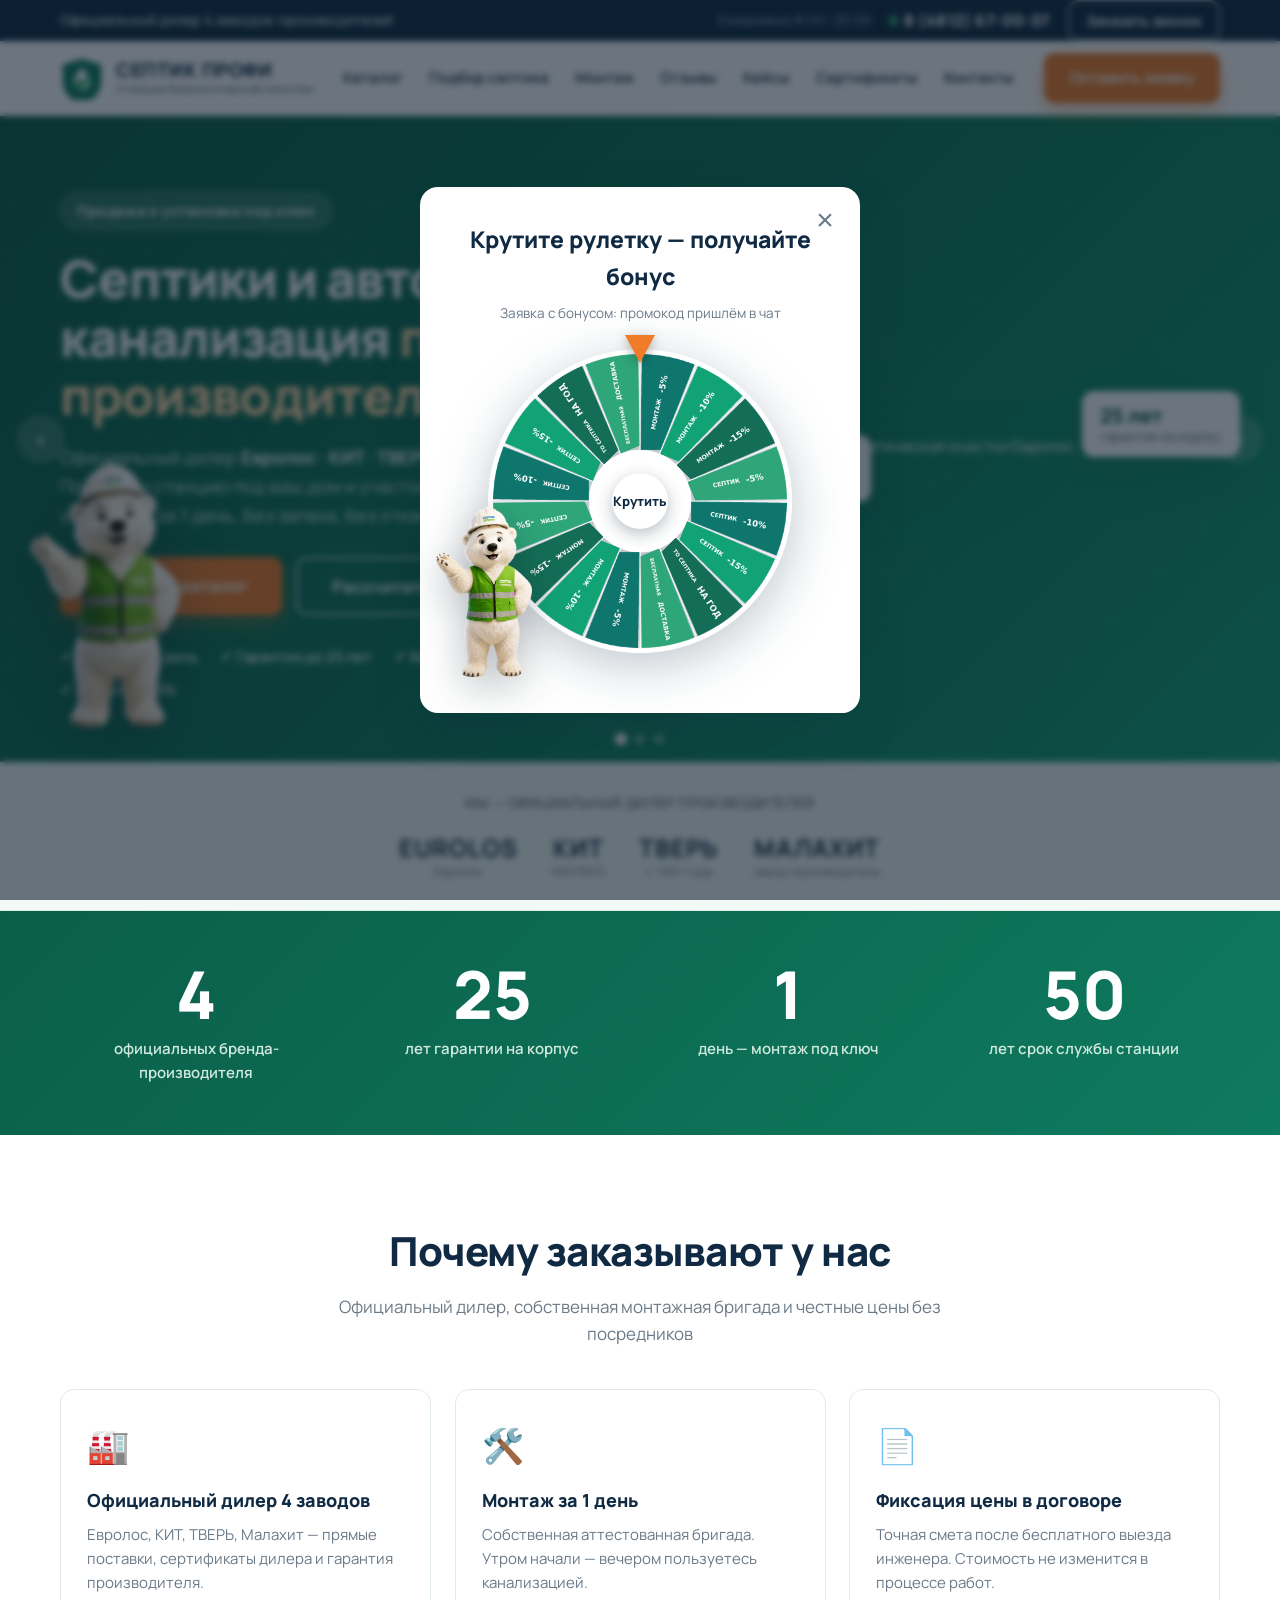
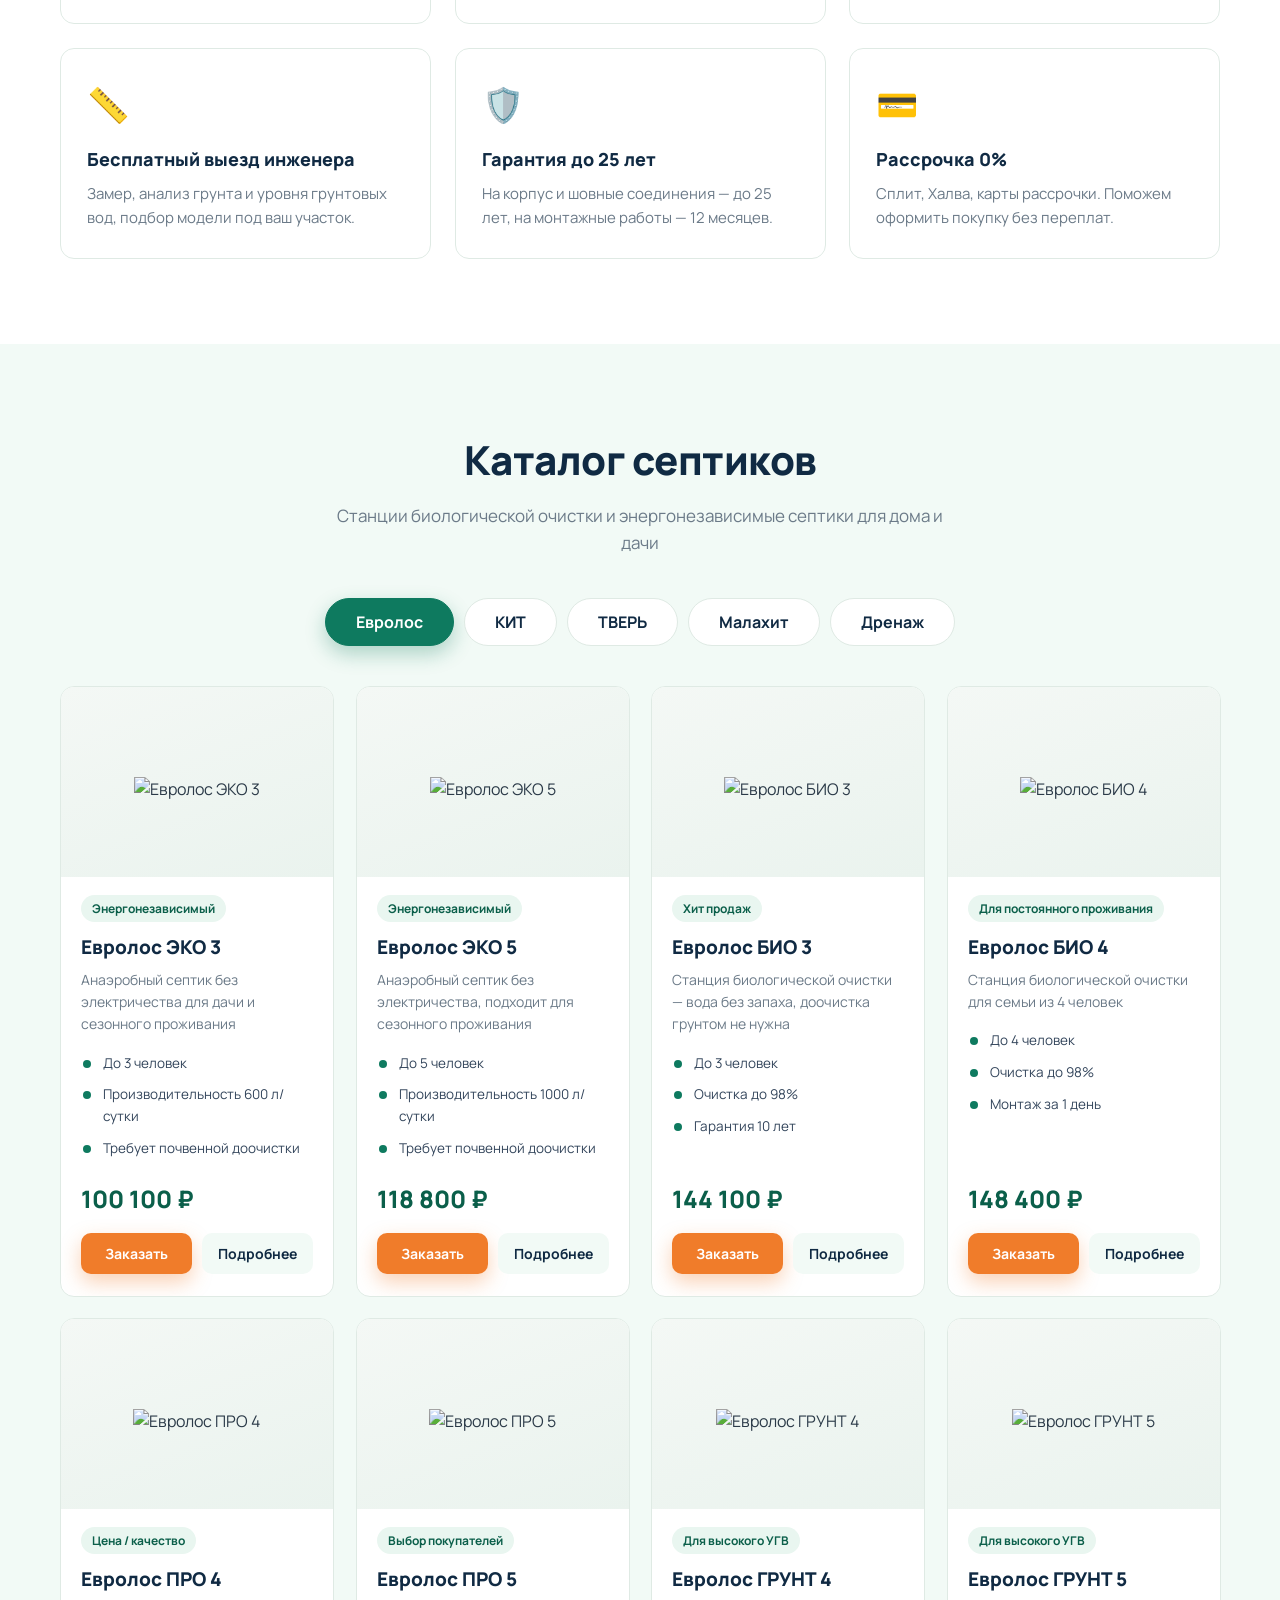
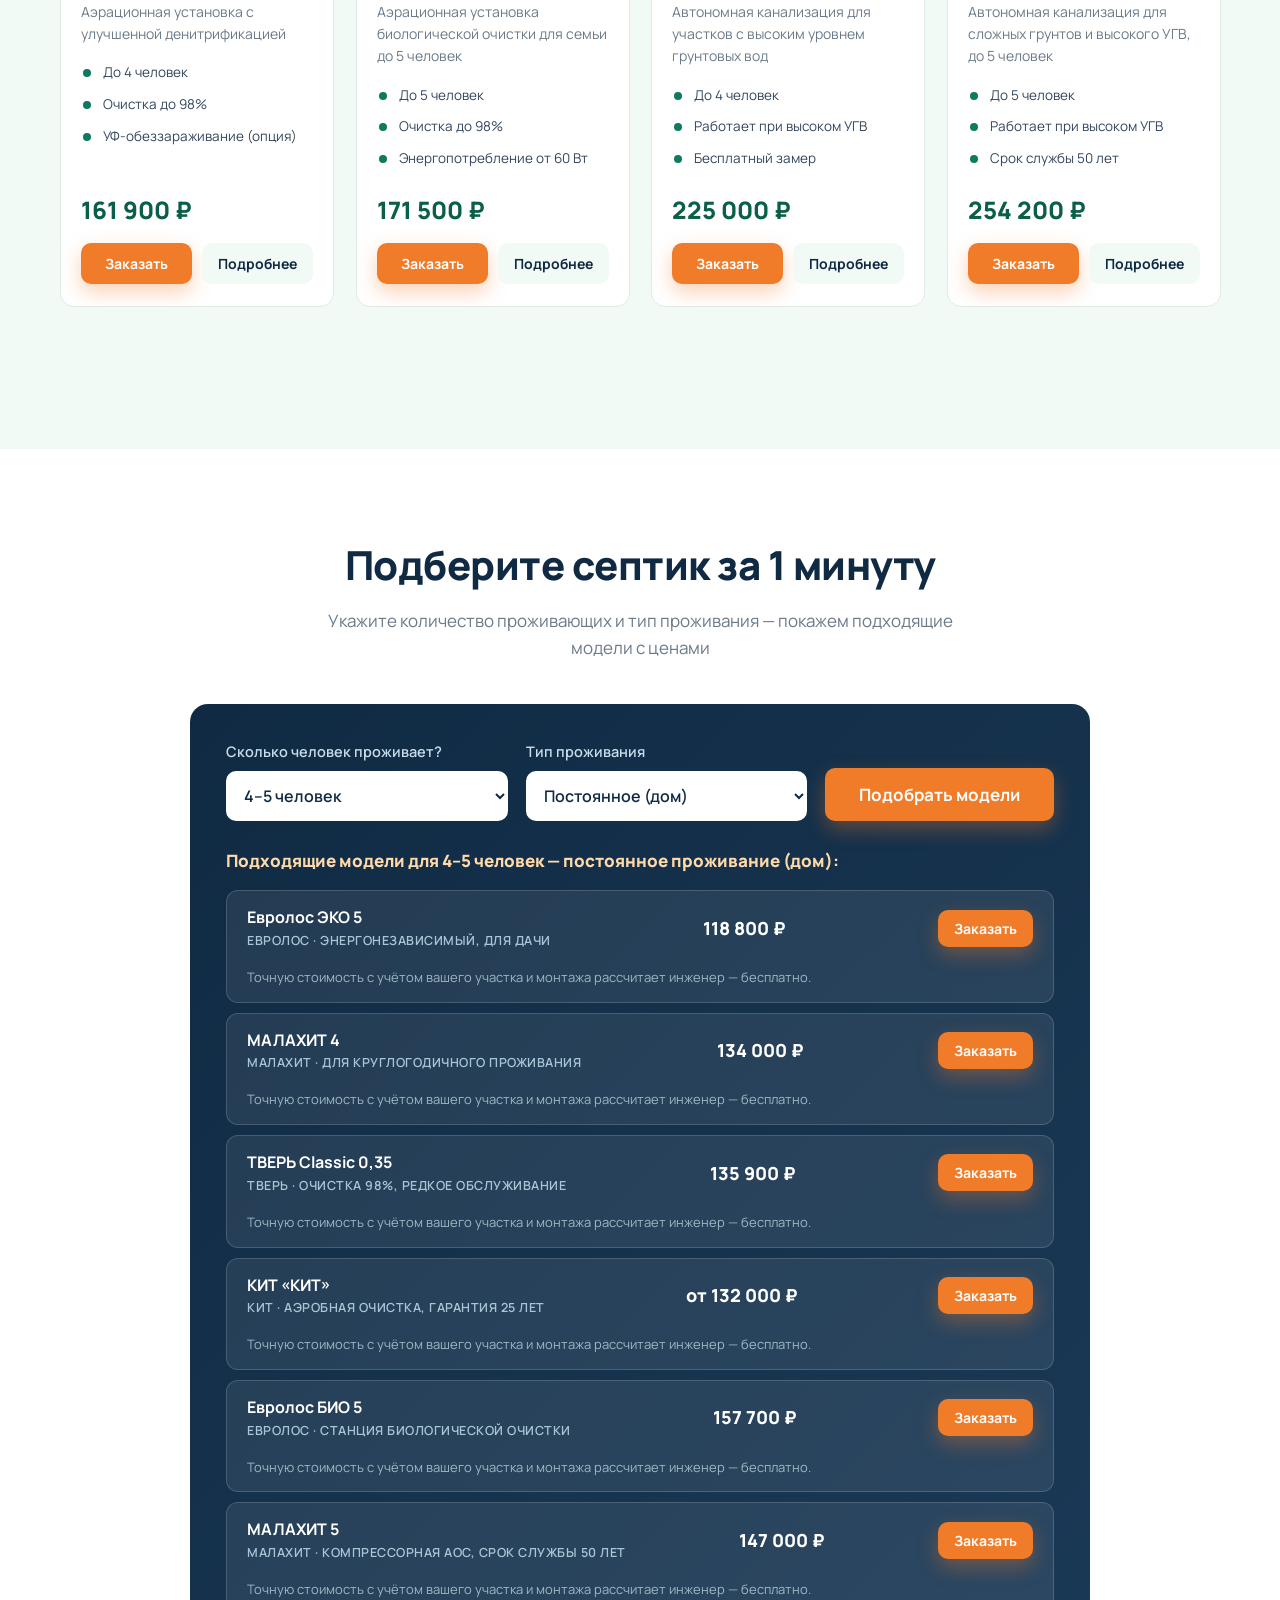
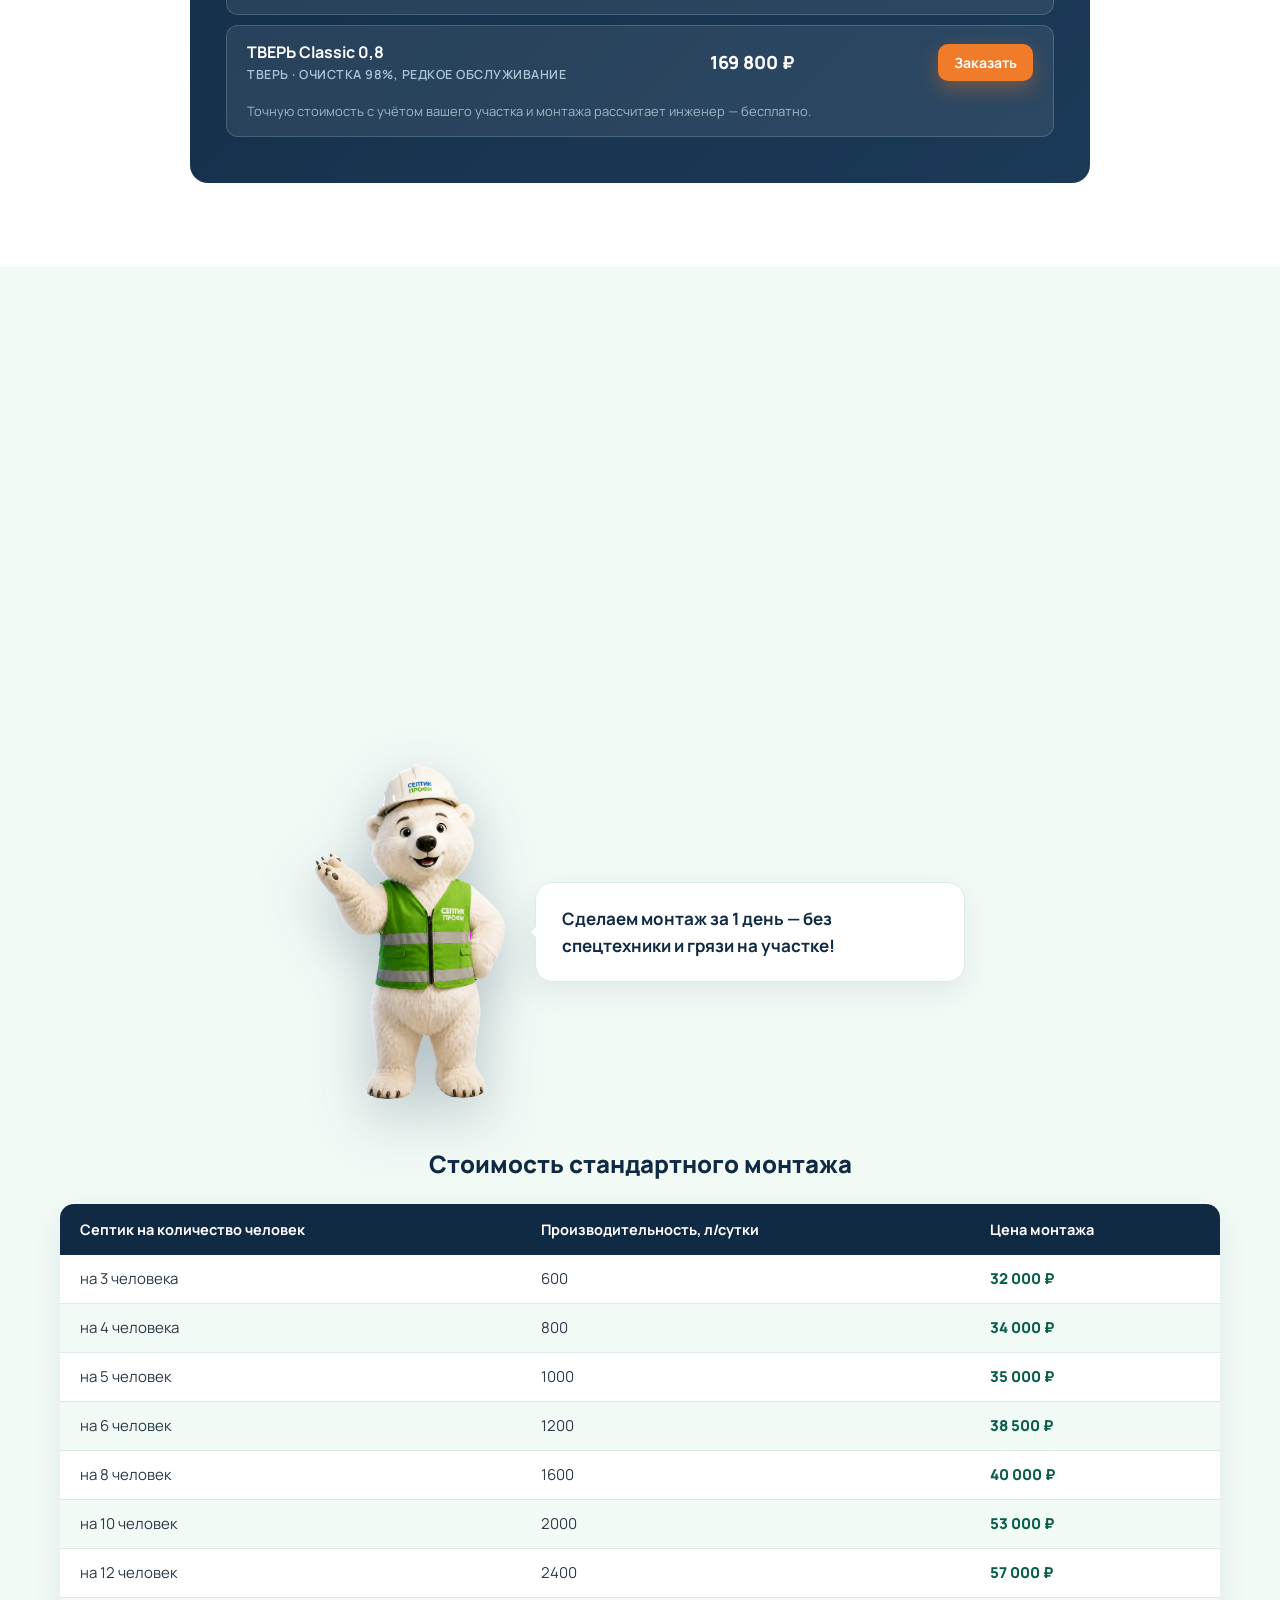
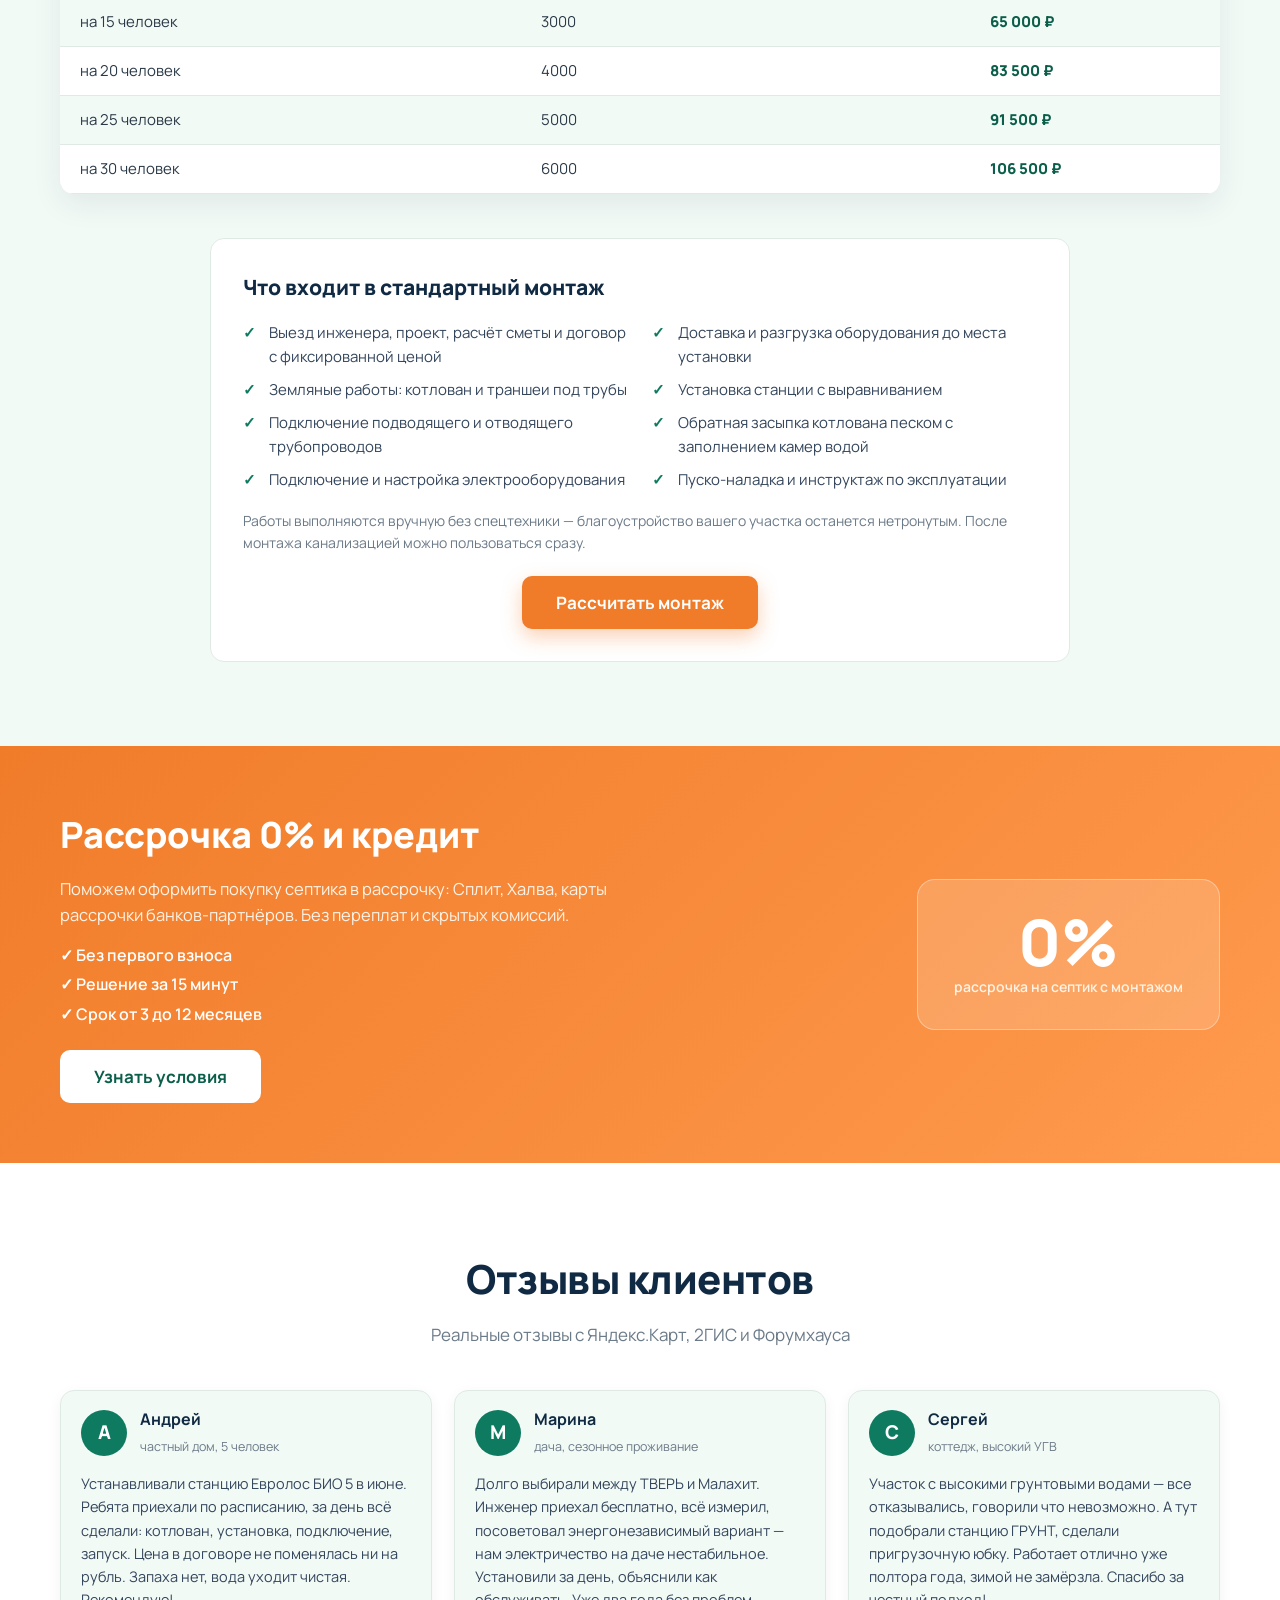
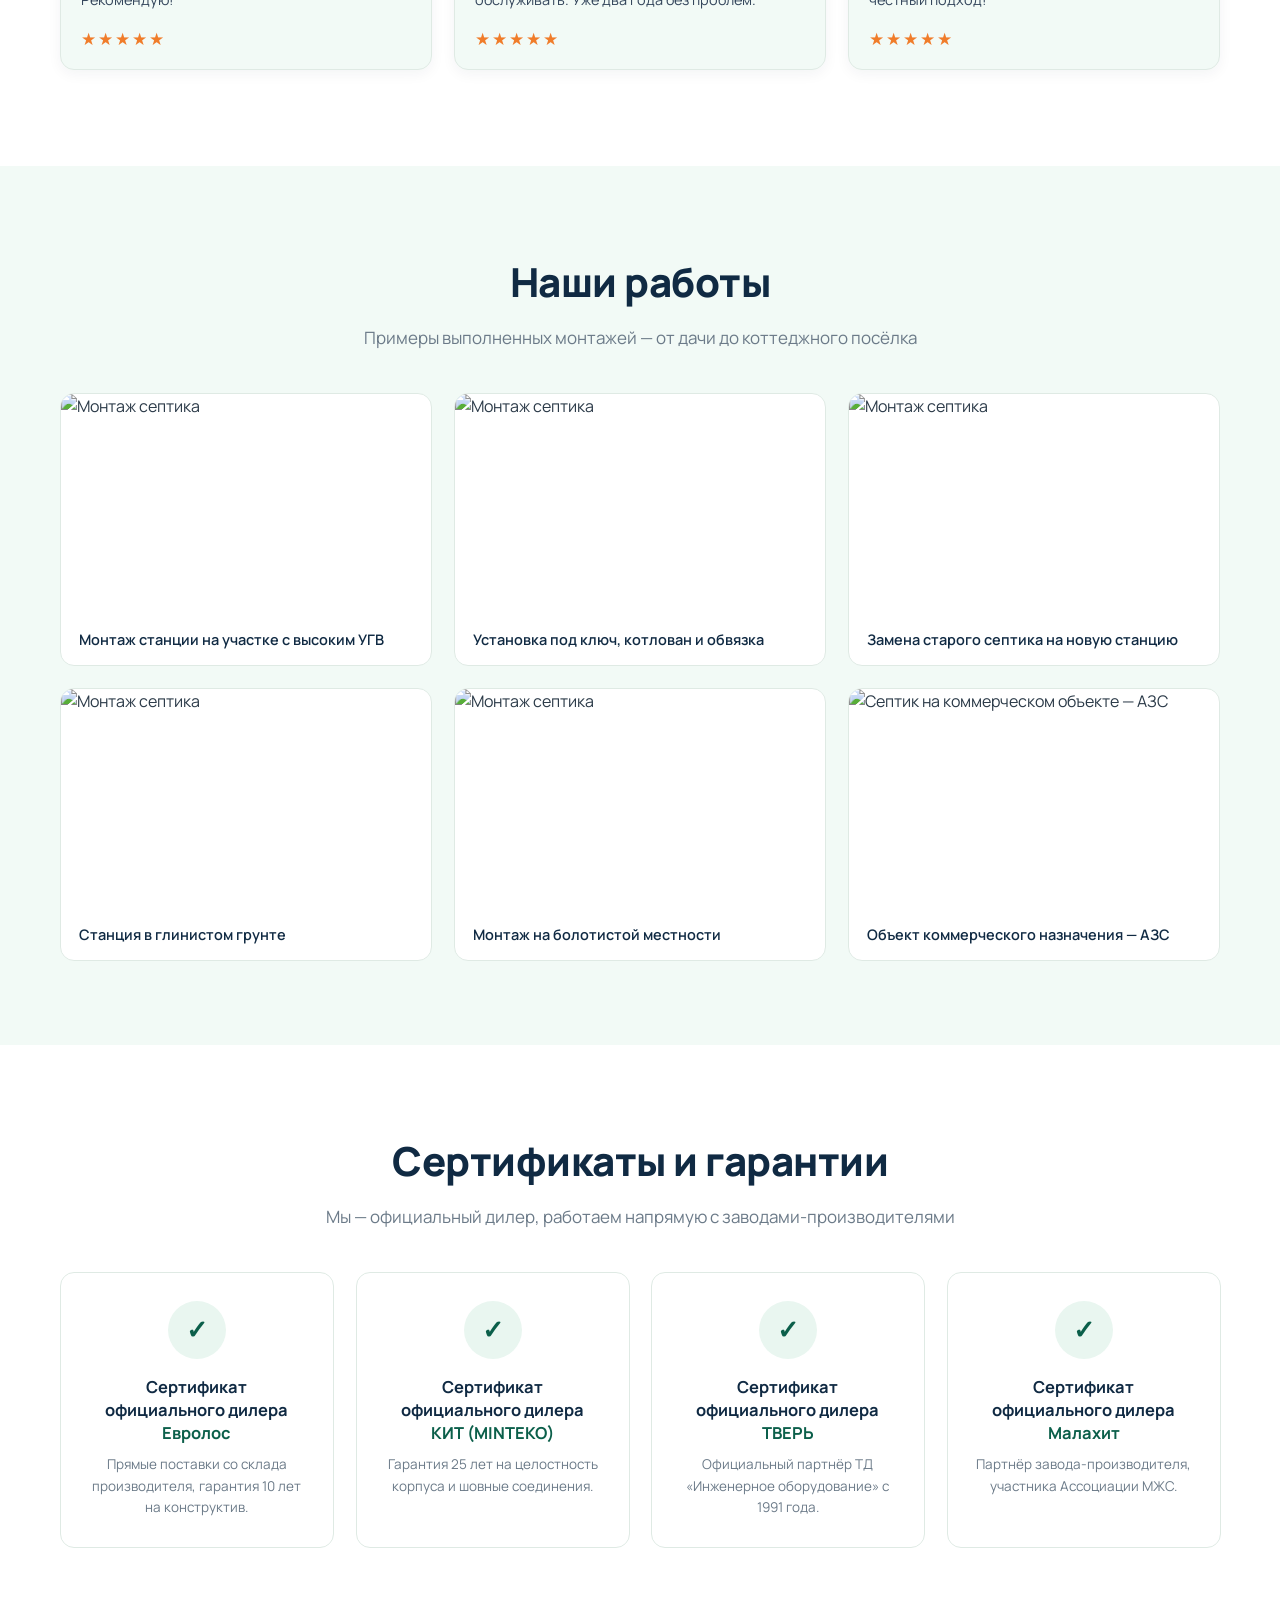
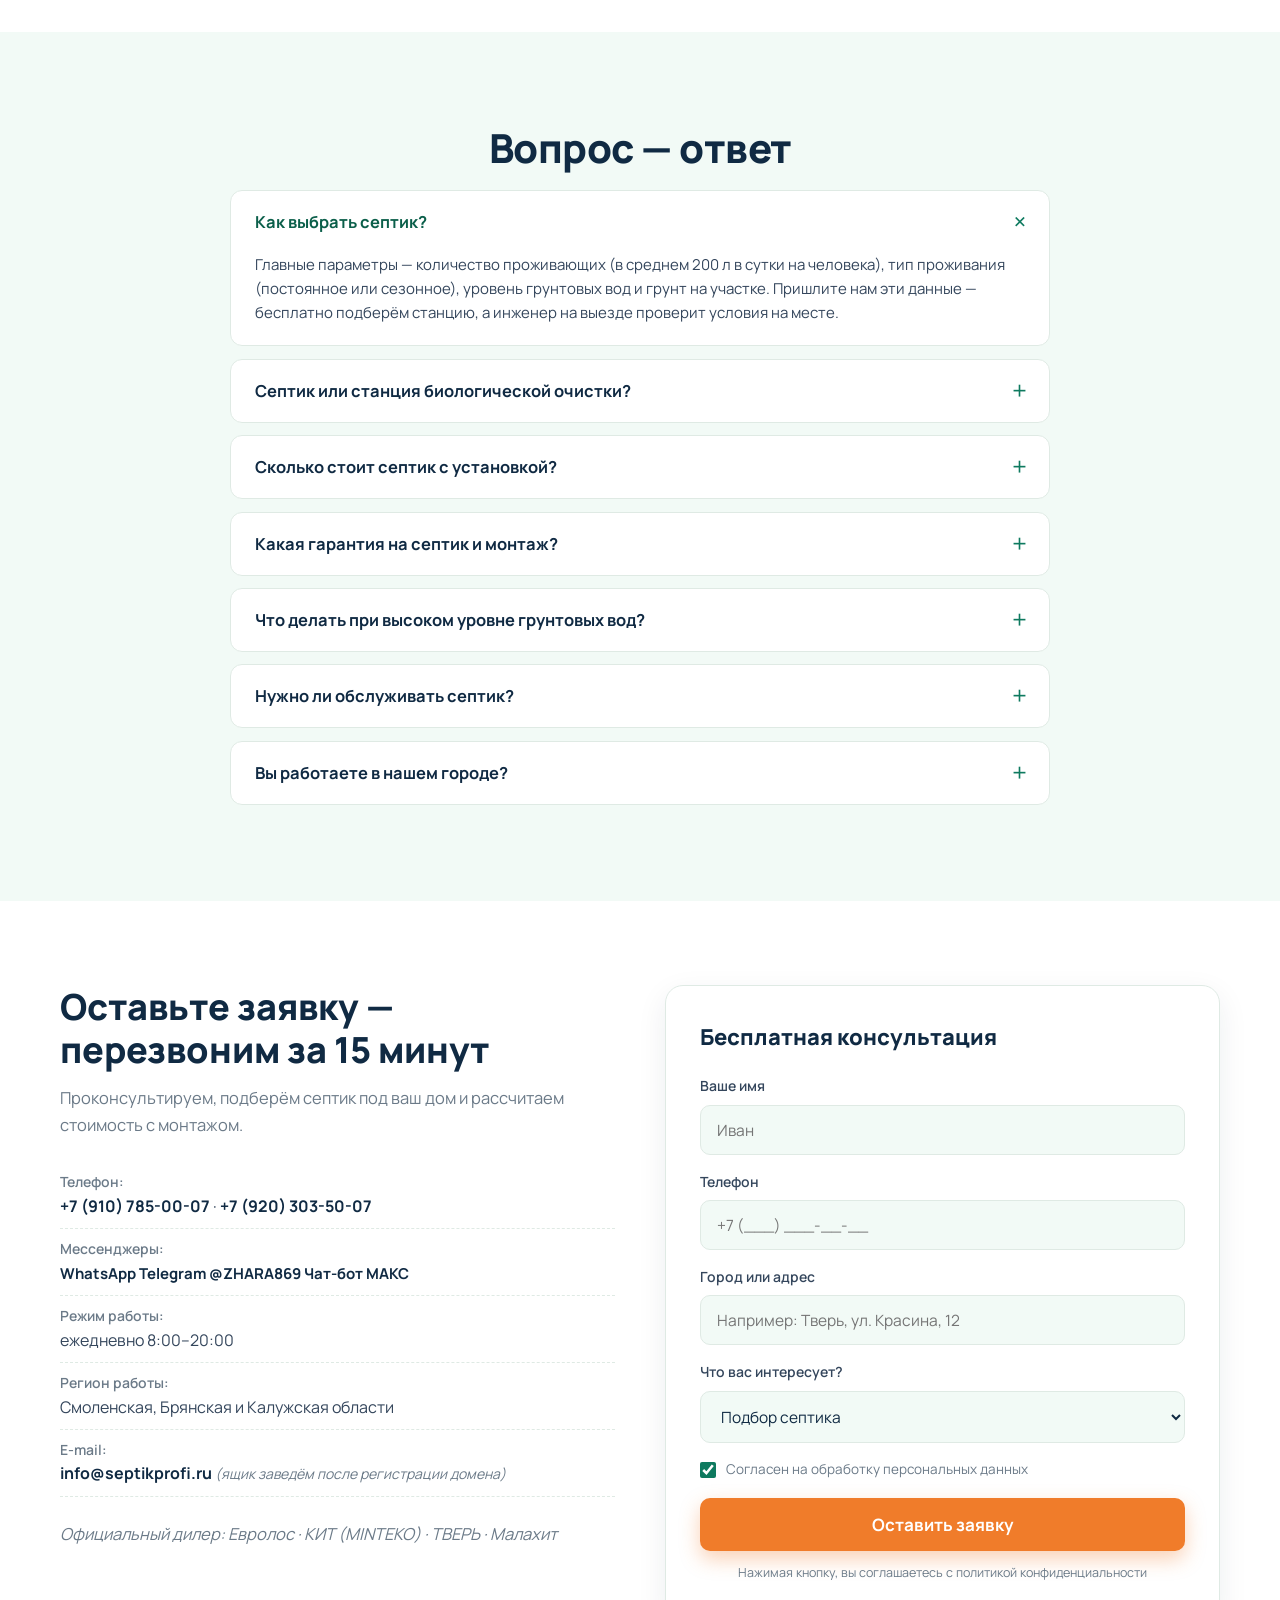
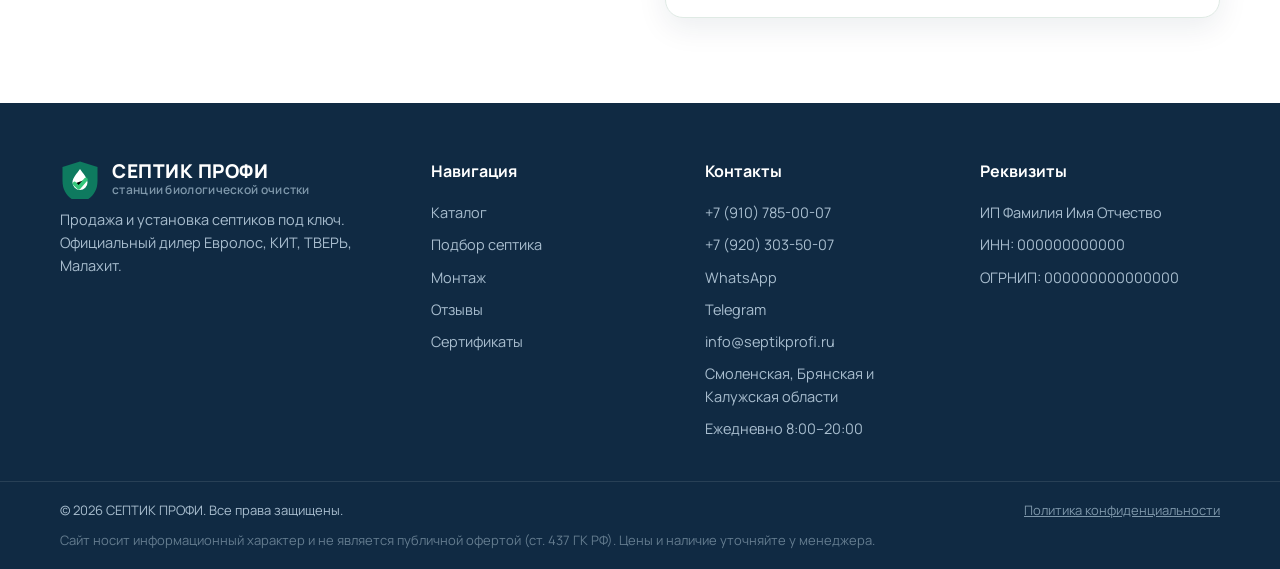
==== index.html @ f0d6a7df "Новый раздел «Дренажные системы под ключ»: 6 услуг, смета-пример, работы, отзывы, фишка с маскотом" ====
<!DOCTYPE html>
<html lang="ru">
<head>
<meta charset="UTF-8">
<meta name="viewport" content="width=device-width, initial-scale=1.0">
<link rel="icon" type="image/svg+xml" href="favicon.svg">
<title>СЕПТИК ПРОФИ — продажа и установка станций биологической очистки | Евролос, КИТ, ТВЕРЬ, Малахит</title>
<meta name="description" content="Продажа и установка станций биологической очистки и септиков под ключ: Евролос, КИТ, ТВЕРЬ, Малахит. Монтаж за 1 день, гарантия до 25 лет, рассрочка. Бесплатный выезд инженера. Работаем в Смоленской, Брянской и Калужской областях.">
<meta property="og:type" content="website">
<meta property="og:site_name" content="СЕПТИК ПРОФИ">
<meta property="og:title" content="СЕПТИК ПРОФИ — септики и станции очистки под ключ">
<meta property="og:description" content="Продажа и установка септиков Евролос, КИТ, ТВЕРЬ, Малахит. Монтаж за 1 день, гарантия до 25 лет, рассрочка 0%. Бесплатный выезд инженера.">
<meta property="og:url" content="https://septikprof.com/">
<meta property="og:image" content="https://septikprof.com/img/og-preview.png">
<meta property="og:image:width" content="1200">
<meta property="og:image:height" content="630">
<meta name="twitter:card" content="summary_large_image">
<meta name="twitter:title" content="СЕПТИК ПРОФИ — септики и станции очистки под ключ">
<meta name="twitter:description" content="Продажа и установка септиков Евролос, КИТ, ТВЕРЬ, Малахит. Монтаж за 1 день, гарантия до 25 лет.">
<meta name="twitter:image" content="https://septikprof.com/img/og-preview.png">
<link rel="preconnect" href="https://fonts.googleapis.com">
<link rel="preconnect" href="https://fonts.gstatic.com" crossorigin>
<link href="https://fonts.googleapis.com/css2?family=Manrope:wght@400;500;600;700;800&display=swap" rel="stylesheet">
<link rel="stylesheet" href="css/styles.css">
</head>
<body>

<!-- ============ ВЕРХНЯЯ ПОЛОСА ============ -->
<div class="topbar">
  <div class="container topbar__inner">
    <div class="topbar__left">
      <span class="topbar__badge">Официальный дилер 4 заводов-производителей</span>
    </div>
    <div class="topbar__right">
      <span class="topbar__worktime">Ежедневно 8:00–20:00</span>
      <a class="topbar__phone topbar__phone--city" href="tel:+74812670007">8 (4812) 67-00-07</a>
      <button class="btn btn--outline btn--sm topbar__call" data-modal="modal-call">Заказать звонок</button>
    </div>
  </div>
</div>

<!-- ============ ШАПКА ============ -->
<header class="header" id="header">
  <div class="container header__inner">
    <a href="#hero" class="logo">
      <span class="logo__mark">
        <svg viewBox="0 0 48 48" width="44" height="44" role="img" aria-label="СЕПТИК ПРОФИ"><path d="M24 3 L45 9.5 V26 C45 40.5 36.5 48.5 24 53 C11.5 48.5 3 40.5 3 26 V9.5 Z" fill="#0E7A5F"/><path d="M24 12 C27.8 17.8 33 22.4 33 28.2 A9 9 0 1 1 15 28.2 C15 22.4 20.2 17.8 24 12 Z" fill="#FFFFFF"/><path d="M17.5 29.5 L22.5 34.5 L31 24.5" stroke="#34C77B" stroke-width="4.5" stroke-linecap="round" stroke-linejoin="round"/></svg>
      </span>
      <span class="logo__text">
        <strong>СЕПТИК ПРОФИ</strong>
        <small>станции биологической очистки</small>
      </span>
    </a>
    <nav class="nav" id="nav">
      <a href="#catalog">Каталог</a>
      <a href="#calc">Подбор септика</a>
      <a href="#install">Монтаж</a>
      <a href="#reviews">Отзывы</a>
      <a href="#cases">Кейсы</a>
      <a href="#certificates">Сертификаты</a>
      <a href="#contacts">Контакты</a>
    </nav>
    <div class="header__actions">
      <a class="btn btn--primary header__cta" data-modal="modal-order">Оставить заявку</a>
      <button class="burger" id="burger" aria-label="Открыть меню">
        <span></span><span></span><span></span>
      </button>
    </div>
  </div>
</header>

<!-- ============ HERO (слайдер) ============ -->
<section class="hero" id="hero">
  <div class="hero__slides" id="hero-slides">

    <!-- Слайд 1: цены производителя -->
    <div class="hero__slide is-active">
      <div class="hero__bg" aria-hidden="true"></div>
      <div class="container hero__inner">
        <div class="hero__content">
          <p class="hero__subtitle">Продажа и установка под ключ</p>
          <h1 class="hero__title">Септики и автономная канализация <span>по цене производителя</span></h1>
          <p class="hero__text">Официальный дилер <strong>Евролос · КИТ · ТВЕРЬ · Малахит</strong>. Подберём станцию под ваш дом и участок, доставим и установим за 1 день. Без запаха, без откачки годами.</p>
          <div class="hero__actions">
            <a href="#catalog" class="btn btn--primary btn--lg">Смотреть каталог</a>
            <button class="btn btn--outline-light btn--lg" data-modal="modal-calc">Рассчитать стоимость →</button>
          </div>
          <ul class="hero__chips">
            <li>✓ Монтаж за 1 день</li>
            <li>✓ Гарантия до 25 лет</li>
            <li>✓ Бесплатный выезд инженера</li>
            <li>✓ Рассрочка 0%</li>
          </ul>
        </div>
        <div class="hero__visual">
          <img src="https://eurolos.ru/assets/cache/phpthumbof//assets/images/products/black/b8267a89884c556b2ca88519f6d08903/images/01_03_00_00_png_eurolos-bio-view.png" alt="Станция биологической очистки Евролос" class="hero__img">
          <div class="hero__card hero__card--price">
            <strong>от 84 700 ₽</strong>
            <span>станции в наличии</span>
          </div>
          <div class="hero__card hero__card--warranty">
            <strong>25 лет</strong>
            <span>гарантия на корпус</span>
          </div>
        </div>
      </div>
    </div>

    <!-- Слайд 2: монтаж за 1 день -->
    <div class="hero__slide">
      <div class="hero__bg" aria-hidden="true"></div>
      <div class="container hero__inner">
        <div class="hero__content">
          <p class="hero__subtitle">Собственная монтажная бригада</p>
          <h1 class="hero__title">Монтаж под ключ <span>за 1 день</span></h1>
          <p class="hero__text">Утром начали — вечером пользуетесь канализацией. Выезд инженера, замер, анализ грунта и уровня грунтовых вод — <strong>бесплатно</strong>. Цена фиксируется в договоре.</p>
          <div class="hero__actions">
            <a href="#install" class="btn btn--primary btn--lg">Как проходит монтаж</a>
            <button class="btn btn--outline-light btn--lg" data-modal="modal-calc">Рассчитать монтаж →</button>
          </div>
          <ul class="hero__chips">
            <li>✓ Бесплатный выезд инженера</li>
            <li>✓ Фиксация цены в договоре</li>
            <li>✓ Гарантия на работы 12 мес.</li>
            <li>✓ Работаем без спецтехники</li>
          </ul>
        </div>
        <div class="hero__visual">
          <img src="https://septiki-tver.ru/assets/images/2024/03/11/vg8rdkz1dclltnsz.jpg" alt="Монтаж септика под ключ" class="hero__img hero__img--photo">
          <div class="hero__card hero__card--price">
            <strong>1 день</strong>
            <span>монтаж под ключ</span>
          </div>
          <div class="hero__card hero__card--warranty">
            <strong>Бесплатно</strong>
            <span>выезд инженера и замер</span>
          </div>
        </div>
      </div>
    </div>

    <!-- Слайд 3: 4 завода-производителя -->
    <div class="hero__slide">
      <div class="hero__bg" aria-hidden="true"></div>
      <div class="container hero__inner">
        <div class="hero__content">
          <p class="hero__subtitle">Прямые поставки с заводов</p>
          <h1 class="hero__title">Официальный дилер <span>4 заводов-производителей</span></h1>
          <p class="hero__text"><strong>Евролос · КИТ · ТВЕРЬ · Малахит</strong> — сертификаты дилера, гарантия производителя и честные цены без посредников. Подберём станцию под ваш дом бесплатно.</p>
          <div class="hero__actions">
            <a href="#certificates" class="btn btn--primary btn--lg">Сертификаты дилера</a>
            <button class="btn btn--outline-light btn--lg" data-modal="modal-order" data-product="Подбор септика">Подобрать септик →</button>
          </div>
          <ul class="hero__chips">
            <li>✓ Гарантия до 25 лет</li>
            <li>✓ Срок службы до 50 лет</li>
            <li>✓ Прямые поставки</li>
            <li>✓ 4 бренда в одном месте</li>
          </ul>
        </div>
        <div class="hero__visual">
          <img src="https://kits.minteko.ru/img/41732563.png" alt="Станция биологической очистки КИТ" class="hero__img">
          <div class="hero__card hero__card--price">
            <strong>25 лет</strong>
            <span>гарантия на корпус</span>
          </div>
          <div class="hero__card hero__card--warranty">
            <strong>50 лет</strong>
            <span>срок службы станции</span>
          </div>
        </div>
      </div>
    </div>

  </div>

  <div class="hero__mascot" aria-hidden="true">
    <img src="mascot.png?v=2" alt="" loading="lazy">
  </div>

  <button class="hero__arrow hero__arrow--prev" id="hero-prev" aria-label="Предыдущий слайд">‹</button>
  <button class="hero__arrow hero__arrow--next" id="hero-next" aria-label="Следующий слайд">›</button>
  <div class="hero__dots" id="hero-dots">
    <button class="hero__dot is-active" data-dot="0" aria-label="Слайд 1"></button>
    <button class="hero__dot" data-dot="1" aria-label="Слайд 2"></button>
    <button class="hero__dot" data-dot="2" aria-label="Слайд 3"></button>
  </div>
</section>

<!-- ============ БРЕНДЫ ============ -->
<section class="brands">
  <div class="container">
    <p class="brands__label">Мы — официальный дилер производителей</p>
    <div class="brands__row">
      <span class="brands__item"><strong>EUROLOS</strong><small>Евролос</small></span>
      <span class="brands__item"><strong>КИТ</strong><small>MINTEKO</small></span>
      <span class="brands__item"><strong>ТВЕРЬ</strong><small>с 1991 года</small></span>
      <span class="brands__item"><strong>МАЛАХИТ</strong><small>завод-производитель</small></span>
    </div>
  </div>
</section>

<!-- ============ СТАТИСТИКА ============ -->
<section class="stats">
  <div class="container stats__grid">
    <div class="stats__item"><span class="stats__num" data-count="4">0</span><span class="stats__label">официальных бренда-производителя</span></div>
    <div class="stats__item"><span class="stats__num" data-count="25">0</span><span class="stats__label">лет гарантии на корпус</span></div>
    <div class="stats__item"><span class="stats__num" data-count="1">0</span><span class="stats__label">день — монтаж под ключ</span></div>
    <div class="stats__item"><span class="stats__num" data-count="50">0</span><span class="stats__label">лет срок службы станции</span></div>
  </div>
</section>

<!-- ============ ПОЧЕМУ МЫ ============ -->
<section class="advantages" id="advantages">
  <div class="container">
    <h2 class="section-title">Почему заказывают у нас</h2>
    <p class="section-subtitle">Официальный дилер, собственная монтажная бригада и честные цены без посредников</p>
    <div class="advantages__grid">
      <div class="advantage-card">
        <div class="advantage-card__icon">🏭</div>
        <h3>Официальный дилер 4 заводов</h3>
        <p>Евролос, КИТ, ТВЕРЬ, Малахит — прямые поставки, сертификаты дилера и гарантия производителя.</p>
      </div>
      <div class="advantage-card">
        <div class="advantage-card__icon">🛠️</div>
        <h3>Монтаж за 1 день</h3>
        <p>Собственная аттестованная бригада. Утром начали — вечером пользуетесь канализацией.</p>
      </div>
      <div class="advantage-card">
        <div class="advantage-card__icon">📄</div>
        <h3>Фиксация цены в договоре</h3>
        <p>Точная смета после бесплатного выезда инженера. Стоимость не изменится в процессе работ.</p>
      </div>
      <div class="advantage-card">
        <div class="advantage-card__icon">📏</div>
        <h3>Бесплатный выезд инженера</h3>
        <p>Замер, анализ грунта и уровня грунтовых вод, подбор модели под ваш участок.</p>
      </div>
      <div class="advantage-card">
        <div class="advantage-card__icon">🛡️</div>
        <h3>Гарантия до 25 лет</h3>
        <p>На корпус и шовные соединения — до 25 лет, на монтажные работы — 12 месяцев.</p>
      </div>
      <div class="advantage-card">
        <div class="advantage-card__icon">💳</div>
        <h3>Рассрочка 0%</h3>
        <p>Сплит, Халва, карты рассрочки. Поможем оформить покупку без переплат.</p>
      </div>
    </div>
  </div>
</section>

<!-- ============ КАТАЛОГ ============ -->
<section class="catalog" id="catalog">
  <div class="container">
    <h2 class="section-title">Каталог септиков</h2>
    <p class="section-subtitle">Станции биологической очистки и энергонезависимые септики для дома и дачи</p>

    <div class="tabs" role="tablist">
      <button class="tab active" data-tab="eurolos" role="tab">Евролос</button>
      <button class="tab" data-tab="kit" role="tab">КИТ</button>
      <button class="tab" data-tab="tver" role="tab">ТВЕРЬ</button>
      <button class="tab" data-tab="malachite" role="tab">Малахит</button>
      <button class="tab" data-tab="drain" role="tab">Дренаж</button>
    </div>

    <!-- ===== ЕВРОЛОС ===== -->
    <div class="tab-panel active" id="tab-eurolos" role="tabpanel">
      <div class="catalog-grid">

        <article class="product-card" data-name="Евролос ЭКО 3" data-price="100 100 ₽" data-manufacturer="https://eurolos.ru/septiki/eko/eurolos-eko-3.html">
          <div class="product-card__img"><img src="https://eurolos.ru/assets/cache/phpthumbof//assets/images/products/black/b8267a89884c556b2ca88519f6d08903/images/01_03_00_00_png_eurolos-eko-view-00.png" alt="Евролос ЭКО 3" loading="lazy"></div>
          <div class="product-card__body">
            <span class="product-card__tag">Энергонезависимый</span>
            <h3 class="product-card__title">Евролос ЭКО 3</h3>
            <p class="product-card__desc">Анаэробный септик без электричества для дачи и сезонного проживания</p>
            <ul class="product-card__specs">
              <li>До 3 человек</li>
              <li>Производительность 600 л/сутки</li>
              <li>Требует почвенной доочистки</li>
            </ul>
            <div class="product-card__price">100 100 ₽</div>
            <div class="product-card__actions">
              <button class="btn btn--primary" data-modal="modal-order" data-product="Евролос ЭКО 3 (100 100 ₽)">Заказать</button>
              <button class="btn btn--ghost" data-modal="modal-order" data-product="Евролос ЭКО 3 (100 100 ₽)">Подробнее</button>
            </div>
          </div>
        </article>

        <article class="product-card" data-name="Евролос ЭКО 5" data-price="118 800 ₽" data-manufacturer="https://eurolos.ru/septiki/eko/eurolos-eko-5.html">
          <div class="product-card__img"><img src="https://eurolos.ru/assets/cache/phpthumbof//assets/images/products/black/b8267a89884c556b2ca88519f6d08903/images/01_03_00_00_png_eurolos-eko-view-00.png" alt="Евролос ЭКО 5" loading="lazy"></div>
          <div class="product-card__body">
            <span class="product-card__tag">Энергонезависимый</span>
            <h3 class="product-card__title">Евролос ЭКО 5</h3>
            <p class="product-card__desc">Анаэробный септик без электричества, подходит для сезонного проживания</p>
            <ul class="product-card__specs">
              <li>До 5 человек</li>
              <li>Производительность 1000 л/сутки</li>
              <li>Требует почвенной доочистки</li>
            </ul>
            <div class="product-card__price">118 800 ₽</div>
            <div class="product-card__actions">
              <button class="btn btn--primary" data-modal="modal-order" data-product="Евролос ЭКО 5 (118 800 ₽)">Заказать</button>
              <button class="btn btn--ghost" data-modal="modal-order" data-product="Евролос ЭКО 5 (118 800 ₽)">Подробнее</button>
            </div>
          </div>
        </article>

        <article class="product-card" data-name="Евролос БИО 3" data-price="144 100 ₽" data-manufacturer="https://eurolos.ru/septiki/bio/eurolos-bio-3.html">
          <div class="product-card__img"><img src="https://eurolos.ru/assets/cache/phpthumbof//assets/images/products/black/b8267a89884c556b2ca88519f6d08903/images/01_03_00_00_png_eurolos-bio-view.png" alt="Евролос БИО 3" loading="lazy"></div>
          <div class="product-card__body">
            <span class="product-card__tag">Хит продаж</span>
            <h3 class="product-card__title">Евролос БИО 3</h3>
            <p class="product-card__desc">Станция биологической очистки — вода без запаха, доочистка грунтом не нужна</p>
            <ul class="product-card__specs">
              <li>До 3 человек</li>
              <li>Очистка до 98%</li>
              <li>Гарантия 10 лет</li>
            </ul>
            <div class="product-card__price">144 100 ₽</div>
            <div class="product-card__actions">
              <button class="btn btn--primary" data-modal="modal-order" data-product="Евролос БИО 3 (144 100 ₽)">Заказать</button>
              <button class="btn btn--ghost" data-modal="modal-order" data-product="Евролос БИО 3 (144 100 ₽)">Подробнее</button>
            </div>
          </div>
        </article>

        <article class="product-card" data-name="Евролос БИО 4" data-price="148 400 ₽" data-manufacturer="https://eurolos.ru/septiki/bio/eurolos-bio-4.html">
          <div class="product-card__img"><img src="https://eurolos.ru/assets/cache/phpthumbof//assets/images/products/black/b8267a89884c556b2ca88519f6d08903/images/01_03_00_00_png_eurolos-bio-view.png" alt="Евролос БИО 4" loading="lazy"></div>
          <div class="product-card__body">
            <span class="product-card__tag">Для постоянного проживания</span>
            <h3 class="product-card__title">Евролос БИО 4</h3>
            <p class="product-card__desc">Станция биологической очистки для семьи из 4 человек</p>
            <ul class="product-card__specs">
              <li>До 4 человек</li>
              <li>Очистка до 98%</li>
              <li>Монтаж за 1 день</li>
            </ul>
            <div class="product-card__price">148 400 ₽</div>
            <div class="product-card__actions">
              <button class="btn btn--primary" data-modal="modal-order" data-product="Евролос БИО 4 (148 400 ₽)">Заказать</button>
              <button class="btn btn--ghost" data-modal="modal-order" data-product="Евролос БИО 4 (148 400 ₽)">Подробнее</button>
            </div>
          </div>
        </article>

        <article class="product-card" data-name="Евролос ПРО 4" data-price="161 900 ₽" data-manufacturer="https://eurolos.ru/septiki/pro/eurolos-pro-4.html">
          <div class="product-card__img"><img src="https://eurolos.ru/assets/cache/phpthumbof//assets/images/products/black/b8267a89884c556b2ca88519f6d08903/images/01_03_00_00_png_eurolos-pro-view.png" alt="Евролос ПРО 4" loading="lazy"></div>
          <div class="product-card__body">
            <span class="product-card__tag">Цена / качество</span>
            <h3 class="product-card__title">Евролос ПРО 4</h3>
            <p class="product-card__desc">Аэрационная установка с улучшенной денитрификацией</p>
            <ul class="product-card__specs">
              <li>До 4 человек</li>
              <li>Очистка до 98%</li>
              <li>УФ-обеззараживание (опция)</li>
            </ul>
            <div class="product-card__price">161 900 ₽</div>
            <div class="product-card__actions">
              <button class="btn btn--primary" data-modal="modal-order" data-product="Евролос ПРО 4 (161 900 ₽)">Заказать</button>
              <button class="btn btn--ghost" data-modal="modal-order" data-product="Евролос ПРО 4 (161 900 ₽)">Подробнее</button>
            </div>
          </div>
        </article>

        <article class="product-card" data-name="Евролос ПРО 5" data-price="171 500 ₽" data-manufacturer="https://eurolos.ru/septiki/pro/eurolos-pro-5.html">
          <div class="product-card__img"><img src="https://eurolos.ru/assets/cache/phpthumbof//assets/images/products/black/b8267a89884c556b2ca88519f6d08903/images/01_03_00_00_png_eurolos-pro-view.png" alt="Евролос ПРО 5" loading="lazy"></div>
          <div class="product-card__body">
            <span class="product-card__tag">Выбор покупателей</span>
            <h3 class="product-card__title">Евролос ПРО 5</h3>
            <p class="product-card__desc">Аэрационная установка биологической очистки для семьи до 5 человек</p>
            <ul class="product-card__specs">
              <li>До 5 человек</li>
              <li>Очистка до 98%</li>
              <li>Энергопотребление от 60 Вт</li>
            </ul>
            <div class="product-card__price">171 500 ₽</div>
            <div class="product-card__actions">
              <button class="btn btn--primary" data-modal="modal-order" data-product="Евролос ПРО 5 (171 500 ₽)">Заказать</button>
              <button class="btn btn--ghost" data-modal="modal-order" data-product="Евролос ПРО 5 (171 500 ₽)">Подробнее</button>
            </div>
          </div>
        </article>

        <article class="product-card" data-name="Евролос ГРУНТ 4" data-price="225 000 ₽" data-manufacturer="https://eurolos.ru/septiki/grunt/eurolos-grunt-4.html">
          <div class="product-card__img"><img src="https://eurolos.ru/assets/cache/phpthumbof//assets/images/products/black/b8267a89884c556b2ca88519f6d08903/images/01_03_00_00_png_eurolos-grunt-view.png" alt="Евролос ГРУНТ 4" loading="lazy"></div>
          <div class="product-card__body">
            <span class="product-card__tag">Для высокого УГВ</span>
            <h3 class="product-card__title">Евролос ГРУНТ 4</h3>
            <p class="product-card__desc">Автономная канализация для участков с высоким уровнем грунтовых вод</p>
            <ul class="product-card__specs">
              <li>До 4 человек</li>
              <li>Работает при высоком УГВ</li>
              <li>Бесплатный замер</li>
            </ul>
            <div class="product-card__price">225 000 ₽</div>
            <div class="product-card__actions">
              <button class="btn btn--primary" data-modal="modal-order" data-product="Евролос ГРУНТ 4 (225 000 ₽)">Заказать</button>
              <button class="btn btn--ghost" data-modal="modal-order" data-product="Евролос ГРУНТ 4 (225 000 ₽)">Подробнее</button>
            </div>
          </div>
        </article>

        <article class="product-card" data-name="Евролос ГРУНТ 5" data-price="254 200 ₽" data-manufacturer="https://eurolos.ru/septiki/grunt/eurolos-grunt-5.html">
          <div class="product-card__img"><img src="https://eurolos.ru/assets/cache/phpthumbof//assets/images/products/black/b8267a89884c556b2ca88519f6d08903/images/01_03_00_00_png_eurolos-grunt-view.png" alt="Евролос ГРУНТ 5" loading="lazy"></div>
          <div class="product-card__body">
            <span class="product-card__tag">Для высокого УГВ</span>
            <h3 class="product-card__title">Евролос ГРУНТ 5</h3>
            <p class="product-card__desc">Автономная канализация для сложных грунтов и высокого УГВ, до 5 человек</p>
            <ul class="product-card__specs">
              <li>До 5 человек</li>
              <li>Работает при высоком УГВ</li>
              <li>Срок службы 50 лет</li>
            </ul>
            <div class="product-card__price">254 200 ₽</div>
            <div class="product-card__actions">
              <button class="btn btn--primary" data-modal="modal-order" data-product="Евролос ГРУНТ 5 (254 200 ₽)">Заказать</button>
              <button class="btn btn--ghost" data-modal="modal-order" data-product="Евролос ГРУНТ 5 (254 200 ₽)">Подробнее</button>
            </div>
          </div>
        </article>

      </div>
      <p class="catalog__more">Полный модельный ряд Евролос (ЭКО, БИО, ПРО, ГРУНТ до 30 человек) — <a href="https://eurolos.ru/septiki/" target="_blank" rel="noopener">на сайте производителя ↗</a></p>
    </div>

    <!-- ===== КИТ ===== -->
    <div class="tab-panel" id="tab-kit" role="tabpanel">
      <div class="catalog-grid">

        <article class="product-card" data-name="КИТ БИО" data-price="от 98 000 ₽" data-manufacturer="https://kits.minteko.ru">
          <div class="product-card__img"><img src="img/kit-bio.png" alt="Станция КИТ БИО" loading="lazy"></div>
          <div class="product-card__body">
            <span class="product-card__tag">Оптимальная цена</span>
            <h3 class="product-card__title">Станция «БИО»</h3>
            <p class="product-card__desc">Оптимальное решение для сезонного проживания и небольших семей</p>
            <ul class="product-card__specs">
              <li>Для дачи и небольших семей</li>
              <li>Незасоряемый эрлифт 40 мм</li>
              <li>Гарантия 25 лет на корпус</li>
            </ul>
            <div class="product-card__price">от 98 000 ₽</div>
            <div class="product-card__actions">
              <button class="btn btn--primary" data-modal="modal-order" data-product="КИТ БИО (от 98 000 ₽)">Заказать</button>
              <button class="btn btn--ghost" data-modal="modal-order" data-product="КИТ БИО (от 98 000 ₽)">Подробнее</button>
            </div>
          </div>
        </article>

        <article class="product-card" data-name="Станция КИТ" data-price="от 132 000 ₽" data-manufacturer="https://kits.minteko.ru">
          <div class="product-card__img"><img src="img/kit-kit.png" alt="Станция КИТ" loading="lazy"></div>
          <div class="product-card__body">
            <span class="product-card__tag">Проверено временем</span>
            <h3 class="product-card__title">Станция «КИТ»</h3>
            <p class="product-card__desc">Метод аэробной биологической очистки, схема LE. Производство с 1999 года</p>
            <ul class="product-card__specs">
              <li>Аэробная биологическая очистка</li>
              <li>Не требует якорения — засыпается песком</li>
              <li>Тихая работа, без запаха</li>
            </ul>
            <div class="product-card__price">от 132 000 ₽</div>
            <div class="product-card__actions">
              <button class="btn btn--primary" data-modal="modal-order" data-product="Станция КИТ (от 132 000 ₽)">Заказать</button>
              <button class="btn btn--ghost" data-modal="modal-order" data-product="Станция КИТ (от 132 000 ₽)">Подробнее</button>
            </div>
          </div>
        </article>

        <article class="product-card" data-name="КИТ ПРО" data-price="от 149 000 ₽" data-manufacturer="https://kits.minteko.ru">
          <div class="product-card__img"><img src="img/kit-pro.png" alt="Станция КИТ ПРО" loading="lazy"></div>
          <div class="product-card__body">
            <span class="product-card__tag">Модернизированная</span>
            <h3 class="product-card__title">Станция «КИТ ПРО»</h3>
            <p class="product-card__desc">Улучшенный процесс денитрификации, стойкость к разнородному составу стоков</p>
            <ul class="product-card__specs">
              <li>Схема A2/O (нитрификация + денитрификация)</li>
              <li>УФ-стабилизированный полипропилен</li>
              <li>Работает в режиме септика без электричества</li>
            </ul>
            <div class="product-card__price">от 149 000 ₽</div>
            <div class="product-card__actions">
              <button class="btn btn--primary" data-modal="modal-order" data-product="КИТ ПРО (от 149 000 ₽)">Заказать</button>
              <button class="btn btn--ghost" data-modal="modal-order" data-product="КИТ ПРО (от 149 000 ₽)">Подробнее</button>
            </div>
          </div>
        </article>

        <article class="product-card" data-name="КИТ-8" data-price="по запросу" data-manufacturer="https://kits.minteko.ru/kit-8/">
          <div class="product-card__img"><img src="img/kit-kit.png" alt="Станция КИТ-8" loading="lazy"></div>
          <div class="product-card__body">
            <span class="product-card__tag">Популярный размер</span>
            <h3 class="product-card__title">КИТ-8</h3>
            <p class="product-card__desc">Аэробная станция глубокой очистки для семьи до 8 человек</p>
            <ul class="product-card__specs">
              <li>До 8 человек</li>
              <li>Не требует якорения — засыпается песком</li>
              <li>Тихая работа, без запаха</li>
            </ul>
            <div class="product-card__price">по запросу</div>
            <div class="product-card__actions">
              <button class="btn btn--primary" data-modal="modal-order" data-product="КИТ-8 (по запросу)">Заказать</button>
              <button class="btn btn--ghost" data-modal="modal-order" data-product="КИТ-8 (по запросу)">Подробнее</button>
            </div>
          </div>
        </article>

        <article class="product-card" data-name="КИТ-10" data-price="по запросу" data-manufacturer="https://kits.minteko.ru/kit-10/">
          <div class="product-card__img"><img src="img/kit-kit.png" alt="Станция КИТ-10" loading="lazy"></div>
          <div class="product-card__body">
            <span class="product-card__tag">Для большой семьи</span>
            <h3 class="product-card__title">КИТ-10</h3>
            <p class="product-card__desc">Аэробная станция глубокой очистки для семьи до 10 человек</p>
            <ul class="product-card__specs">
              <li>До 10 человек</li>
              <li>Не требует якорения — засыпается песком</li>
              <li>Тихая работа, без запаха</li>
            </ul>
            <div class="product-card__price">по запросу</div>
            <div class="product-card__actions">
              <button class="btn btn--primary" data-modal="modal-order" data-product="КИТ-10 (по запросу)">Заказать</button>
              <button class="btn btn--ghost" data-modal="modal-order" data-product="КИТ-10 (по запросу)">Подробнее</button>
            </div>
          </div>
        </article>

        <article class="product-card" data-name="КИТ-15" data-price="по запросу" data-manufacturer="https://kits.minteko.ru/kit-15/">
          <div class="product-card__img"><img src="img/kit-kit.png" alt="Станция КИТ-15" loading="lazy"></div>
          <div class="product-card__body">
            <span class="product-card__tag">Для большого дома</span>
            <h3 class="product-card__title">КИТ-15</h3>
            <p class="product-card__desc">Аэробная станция глубокой очистки для семьи до 15 человек</p>
            <ul class="product-card__specs">
              <li>До 15 человек</li>
              <li>Не требует якорения — засыпается песком</li>
              <li>Тихая работа, без запаха</li>
            </ul>
            <div class="product-card__price">по запросу</div>
            <div class="product-card__actions">
              <button class="btn btn--primary" data-modal="modal-order" data-product="КИТ-15 (по запросу)">Заказать</button>
              <button class="btn btn--ghost" data-modal="modal-order" data-product="КИТ-15 (по запросу)">Подробнее</button>
            </div>
          </div>
        </article>

        <article class="product-card" data-name="КИТ-20" data-price="по запросу" data-manufacturer="https://kits.minteko.ru/kit-20/">
          <div class="product-card__img"><img src="img/kit-kit.png" alt="Станция КИТ-20" loading="lazy"></div>
          <div class="product-card__body">
            <span class="product-card__tag">Для гостевых домов</span>
            <h3 class="product-card__title">КИТ-20</h3>
            <p class="product-card__desc">Аэробная станция глубокой очистки для семьи до 20 человек</p>
            <ul class="product-card__specs">
              <li>До 20 человек</li>
              <li>Не требует якорения — засыпается песком</li>
              <li>Тихая работа, без запаха</li>
            </ul>
            <div class="product-card__price">по запросу</div>
            <div class="product-card__actions">
              <button class="btn btn--primary" data-modal="modal-order" data-product="КИТ-20 (по запросу)">Заказать</button>
              <button class="btn btn--ghost" data-modal="modal-order" data-product="КИТ-20 (по запросу)">Подробнее</button>
            </div>
          </div>
        </article>

        <article class="product-card" data-name="КИТ ПРО-10" data-price="по запросу" data-manufacturer="https://kits.minteko.ru/kit-pro-10/">
          <div class="product-card__img"><img src="img/kit-pro.png" alt="Станция КИТ ПРО-10" loading="lazy"></div>
          <div class="product-card__body">
            <span class="product-card__tag">С принудительным отводом</span>
            <h3 class="product-card__title">КИТ ПРО-10</h3>
            <p class="product-card__desc">Станция с дополнительным отсеком для принудительного отвода очищенной воды</p>
            <ul class="product-card__specs">
              <li>До 10 человек</li>
              <li>Принудительный отвод до 60 м</li>
              <li>Тихая работа, без запаха</li>
            </ul>
            <div class="product-card__price">по запросу</div>
            <div class="product-card__actions">
              <button class="btn btn--primary" data-modal="modal-order" data-product="КИТ ПРО-10 (по запросу)">Заказать</button>
              <button class="btn btn--ghost" data-modal="modal-order" data-product="КИТ ПРО-10 (по запросу)">Подробнее</button>
            </div>
          </div>
        </article>

      </div>
      <p class="catalog__more">Подбор станции КИТ по производительности и количеству пользователей — <a href="https://kits.minteko.ru" target="_blank" rel="noopener">на сайте производителя ↗</a></p>
    </div>

    <!-- ===== ТВЕРЬ ===== -->
    <div class="tab-panel" id="tab-tver" role="tabpanel">
      <div class="catalog-grid">

        <article class="product-card" data-name="ТВЕРЬ Classic 0,35" data-price="135 900 ₽" data-manufacturer="https://septiki-tver.ru/avtonomnaya-kanalizatsiya-dlya-doma/tver-classic/tver-classic-035p/">
          <div class="product-card__img"><img src="https://septiki-tver.ru/assets/components/webpgenerator/cache/assets/images/products/61/big/035-2.webp" alt="ТВЕРЬ Classic 0,35" loading="lazy"></div>
          <div class="product-card__body">
            <span class="product-card__tag">Очистка 98%</span>
            <h3 class="product-card__title">ТВЕРЬ Classic 0,35</h3>
            <p class="product-card__desc">Станция глубокой биологической очистки, септик, который не засоряется</p>
            <ul class="product-card__specs">
              <li>До 2 человек</li>
              <li>0,35 м³/сутки</li>
              <li>Габариты 1,5 × 1,1 × 1,6 м</li>
            </ul>
            <div class="product-card__price">135 900 ₽</div>
            <div class="product-card__actions">
              <button class="btn btn--primary" data-modal="modal-order" data-product="ТВЕРЬ Classic 0,35 (135 900 ₽)">Заказать</button>
              <button class="btn btn--ghost" data-modal="modal-order" data-product="ТВЕРЬ Classic 0,35 (135 900 ₽)">Подробнее</button>
            </div>
          </div>
        </article>

        <article class="product-card" data-name="ТВЕРЬ Classic" data-price="от 147 900 ₽" data-manufacturer="https://septiki-tver.ru/avtonomnaya-kanalizatsiya-dlya-doma/tver-classic/">
          <div class="product-card__img"><img src="https://septiki-tver.ru/assets/components/webpgenerator/cache/assets/images/products/45/big/05.webp" alt="ТВЕРЬ Classic" loading="lazy"></div>
          <div class="product-card__body">
            <span class="product-card__tag">Легендарная модель</span>
            <h3 class="product-card__title">ТВЕРЬ Classic</h3>
            <p class="product-card__desc">Лучшая станция для постоянного проживания. Очистка до 99%, редкое обслуживание</p>
            <ul class="product-card__specs">
              <li>Очистка до 99%</li>
              <li>Разовый сброс большого объёма стоков</li>
              <li>Гарантия от засоров 25 лет</li>
            </ul>
            <div class="product-card__price">от 147 900 ₽</div>
            <div class="product-card__actions">
              <button class="btn btn--primary" data-modal="modal-order" data-product="ТВЕРЬ Classic (от 147 900 ₽)">Заказать</button>
              <button class="btn btn--ghost" data-modal="modal-order" data-product="ТВЕРЬ Classic (от 147 900 ₽)">Подробнее</button>
            </div>
          </div>
        </article>

        <article class="product-card" data-name="ТВЕРЬ Aero" data-price="от 136 800 ₽" data-manufacturer="https://septiki-tver.ru/avtonomnaya-kanalizatsiya-dlya-doma/tver-luxe/">
          <div class="product-card__img"><img src="https://septiki-tver.ru/assets/components/webpgenerator/cache/assets/images/products/117/big/aero-1-kryshka-s-otstupami.webp" alt="ТВЕРЬ Aero" loading="lazy"></div>
          <div class="product-card__body">
            <span class="product-card__tag">Очистка 97%</span>
            <h3 class="product-card__title">ТВЕРЬ Aero</h3>
            <p class="product-card__desc">Станция для дачи или дома постоянного проживания с редким обслуживанием</p>
            <ul class="product-card__specs">
              <li>Очистка стоков 97%</li>
              <li>Редкое обслуживание</li>
              <li>Подходит для высокого УГВ</li>
            </ul>
            <div class="product-card__price">от 136 800 ₽</div>
            <div class="product-card__actions">
              <button class="btn btn--primary" data-modal="modal-order" data-product="ТВЕРЬ Aero (от 136 800 ₽)">Заказать</button>
              <button class="btn btn--ghost" data-modal="modal-order" data-product="ТВЕРЬ Aero (от 136 800 ₽)">Подробнее</button>
            </div>
          </div>
        </article>

        <article class="product-card" data-name="ТВЕРЬ Pro" data-price="от 149 500 ₽" data-manufacturer="https://septiki-tver.ru/avtonomnaya-kanalizatsiya-dlya-doma/tver-pro/">
          <div class="product-card__img"><img src="https://septiki-tver.ru/assets/components/webpgenerator/cache/assets/images/products/235/big/zaktytyy-s-novym-logo.webp" alt="ТВЕРЬ Pro" loading="lazy"></div>
          <div class="product-card__body">
            <span class="product-card__tag">Вертикальное исполнение</span>
            <h3 class="product-card__title">ТВЕРЬ Pro</h3>
            <p class="product-card__desc">Станция в вертикальном исполнении — экономия места на участке</p>
            <ul class="product-card__specs">
              <li>Очистка стоков 97–98%</li>
              <li>Вертикальная компоновка</li>
              <li>Толщина стенок 5 мм</li>
            </ul>
            <div class="product-card__price">от 149 500 ₽</div>
            <div class="product-card__actions">
              <button class="btn btn--primary" data-modal="modal-order" data-product="ТВЕРЬ Pro (от 149 500 ₽)">Заказать</button>
              <button class="btn btn--ghost" data-modal="modal-order" data-product="ТВЕРЬ Pro (от 149 500 ₽)">Подробнее</button>
            </div>
          </div>
        </article>

        <article class="product-card" data-name="ТВЕРЬ Balance" data-price="от 109 900 ₽" data-manufacturer="https://septiki-tver.ru/avtonomnaya-kanalizatsiya-dlya-doma/tver-balance/">
          <div class="product-card__img"><img src="https://septiki-tver.ru/assets/components/webpgenerator/cache/assets/images/products/506/big/tver-balance-s-logo.webp" alt="ТВЕРЬ Balance" loading="lazy"></div>
          <div class="product-card__body">
            <span class="product-card__tag">Доступный сегмент</span>
            <h3 class="product-card__title">ТВЕРЬ Balance</h3>
            <p class="product-card__desc">Надёжная аэрационная станция от производителя в доступном ценовом сегменте</p>
            <ul class="product-card__specs">
              <li>Оптимизированная аэрационная система</li>
              <li>Для частного дома</li>
              <li>Надёжность марки ТВЕРЬ</li>
            </ul>
            <div class="product-card__price">от 109 900 ₽</div>
            <div class="product-card__actions">
              <button class="btn btn--primary" data-modal="modal-order" data-product="ТВЕРЬ Balance (от 109 900 ₽)">Заказать</button>
              <button class="btn btn--ghost" data-modal="modal-order" data-product="ТВЕРЬ Balance (от 109 900 ₽)">Подробнее</button>
            </div>
          </div>
        </article>

        <article class="product-card" data-name="ТВЕРЬ Lite" data-price="от 84 700 ₽" data-manufacturer="https://septiki-tver.ru/avtonomnaya-kanalizatsiya-dlya-doma/tver-lite/">
          <div class="product-card__img"><img src="https://septiki-tver.ru/assets/components/webpgenerator/cache/assets/images/products/33/big/s-odnoy-kryshkoy-i-novym-logo.webp" alt="ТВЕРЬ Lite" loading="lazy"></div>
          <div class="product-card__body">
            <span class="product-card__tag">Без электричества</span>
            <h3 class="product-card__title">ТВЕРЬ Lite</h3>
            <p class="product-card__desc">Энергонезависимый септик для дачного сезонного проживания</p>
            <ul class="product-card__specs">
              <li>Очистка 90% с доочисткой в грунте</li>
              <li>Работает без электричества</li>
              <li>Установил и забыл</li>
            </ul>
            <div class="product-card__price">от 84 700 ₽</div>
            <div class="product-card__actions">
              <button class="btn btn--primary" data-modal="modal-order" data-product="ТВЕРЬ Lite (от 84 700 ₽)">Заказать</button>
              <button class="btn btn--ghost" data-modal="modal-order" data-product="ТВЕРЬ Lite (от 84 700 ₽)">Подробнее</button>
            </div>
          </div>
        </article>

        <article class="product-card" data-name="ТВЕРЬ Classic 0,8" data-price="169 800 ₽" data-manufacturer="https://septiki-tver.ru/avtonomnaya-kanalizatsiya-dlya-doma/tver-classic/tver-classic-085p/">
          <div class="product-card__img"><img src="https://septiki-tver.ru/assets/components/webpgenerator/cache/assets/images/products/71/big/08.webp" alt="ТВЕРЬ Classic 0,8" loading="lazy"></div>
          <div class="product-card__body">
            <span class="product-card__tag">Очистка 98%</span>
            <h3 class="product-card__title">ТВЕРЬ Classic 0,8</h3>
            <p class="product-card__desc">Станция глубокой биологической очистки для семьи до 5 человек</p>
            <ul class="product-card__specs">
              <li>До 5 человек</li>
              <li>0,8 м³/сутки</li>
              <li>Габариты 2,0 × 1,1 × 1,6 м</li>
            </ul>
            <div class="product-card__price">169 800 ₽</div>
            <div class="product-card__actions">
              <button class="btn btn--primary" data-modal="modal-order" data-product="ТВЕРЬ Classic 0,8 (169 800 ₽)">Заказать</button>
              <button class="btn btn--ghost" data-modal="modal-order" data-product="ТВЕРЬ Classic 0,8 (169 800 ₽)">Подробнее</button>
            </div>
          </div>
        </article>

        <article class="product-card" data-name="ТВЕРЬ Classic 1,1" data-price="199 800 ₽" data-manufacturer="https://septiki-tver.ru/avtonomnaya-kanalizatsiya-dlya-doma/tver-classic/1tver-classic-1p/">
          <div class="product-card__img"><img src="https://septiki-tver.ru/assets/components/webpgenerator/cache/assets/images/products/76/big/11.webp" alt="ТВЕРЬ Classic 1,1" loading="lazy"></div>
          <div class="product-card__body">
            <span class="product-card__tag">Очистка 98%</span>
            <h3 class="product-card__title">ТВЕРЬ Classic 1,1</h3>
            <p class="product-card__desc">Станция глубокой биологической очистки для семьи до 7 человек</p>
            <ul class="product-card__specs">
              <li>До 7 человек</li>
              <li>1,1 м³/сутки</li>
              <li>Габариты 2,5 × 1,1 × 1,6 м</li>
            </ul>
            <div class="product-card__price">199 800 ₽</div>
            <div class="product-card__actions">
              <button class="btn btn--primary" data-modal="modal-order" data-product="ТВЕРЬ Classic 1,1 (199 800 ₽)">Заказать</button>
              <button class="btn btn--ghost" data-modal="modal-order" data-product="ТВЕРЬ Classic 1,1 (199 800 ₽)">Подробнее</button>
            </div>
          </div>
        </article>

      </div>
      <p class="catalog__more">Стартовая цена септиков ТВЕРЬ — от 84 700 ₽ (Lite 0,6); Balance — от 109 900 ₽ за 4 пользователей. Полный каталог — <a href="https://septiki-tver.ru/avtonomnaya-kanalizatsiya-dlya-doma/" target="_blank" rel="noopener">на сайте производителя ↗</a></p>
    </div>

    <!-- ===== МАЛАХИТ ===== -->
    <div class="tab-panel" id="tab-malachite" role="tabpanel">
      <div class="catalog-grid">

        <article class="product-card" data-name="МАЛАХИТ 4" data-price="134 000 ₽" data-manufacturer="https://malahit-rf.ru/catalog/product-aos-malakhit-4/">
          <div class="product-card__img"><img src="img/malahit-4.png" alt="Септик МАЛАХИТ 4" loading="lazy"></div>
          <div class="product-card__body">
            <span class="product-card__tag">Компрессорная АОС</span>
            <h3 class="product-card__title">МАЛАХИТ 4</h3>
            <p class="product-card__desc">Классическая 4-камерная модель компрессорного типа для круглогодичного проживания</p>
            <ul class="product-card__specs">
              <li>До 4 человек</li>
              <li>Аварийная сигнализация в комплекте</li>
              <li>Работает до 6 ч без электричества</li>
            </ul>
            <div class="product-card__price">134 000 ₽</div>
            <div class="product-card__actions">
              <button class="btn btn--primary" data-modal="modal-order" data-product="МАЛАХИТ 4 (134 000 ₽)">Заказать</button>
              <button class="btn btn--ghost" data-modal="modal-order" data-product="МАЛАХИТ 4 (134 000 ₽)">Подробнее</button>
            </div>
          </div>
        </article>

        <article class="product-card" data-name="МАЛАХИТ 5" data-price="147 000 ₽" data-manufacturer="https://malahit-rf.ru/catalog/product-aos-malakhit-5/">
          <div class="product-card__img"><img src="img/malahit-5.png" alt="Септик МАЛАХИТ 5" loading="lazy"></div>
          <div class="product-card__body">
            <span class="product-card__tag">Компрессорная АОС</span>
            <h3 class="product-card__title">МАЛАХИТ 5</h3>
            <p class="product-card__desc">Станция глубокой биологической очистки для семьи до 5 человек</p>
            <ul class="product-card__specs">
              <li>До 5 человек</li>
              <li>Срок службы до 50 лет</li>
              <li>Без частого сервиса</li>
            </ul>
            <div class="product-card__price">147 000 ₽</div>
            <div class="product-card__actions">
              <button class="btn btn--primary" data-modal="modal-order" data-product="МАЛАХИТ 5 (147 000 ₽)">Заказать</button>
              <button class="btn btn--ghost" data-modal="modal-order" data-product="МАЛАХИТ 5 (147 000 ₽)">Подробнее</button>
            </div>
          </div>
        </article>

        <article class="product-card" data-name="МАЛАХИТ 6" data-price="165 000 ₽" data-manufacturer="https://malahit-rf.ru/catalog/product-aos-malakhit-6/">
          <div class="product-card__img"><img src="img/malahit-6.png" alt="Септик МАЛАХИТ 6" loading="lazy"></div>
          <div class="product-card__body">
            <span class="product-card__tag">Компрессорная АОС</span>
            <h3 class="product-card__title">МАЛАХИТ 6</h3>
            <p class="product-card__desc">Надёжная станция для дома и гостей, совместима с бытовой техникой</p>
            <ul class="product-card__specs">
              <li>До 6 человек</li>
              <li>Переносит случайные нерастворимые предметы</li>
              <li>Безопасно для природы</li>
            </ul>
            <div class="product-card__price">165 000 ₽</div>
            <div class="product-card__actions">
              <button class="btn btn--primary" data-modal="modal-order" data-product="МАЛАХИТ 6 (165 000 ₽)">Заказать</button>
              <button class="btn btn--ghost" data-modal="modal-order" data-product="МАЛАХИТ 6 (165 000 ₽)">Подробнее</button>
            </div>
          </div>
        </article>

        <article class="product-card" data-name="МАЛАХИТ 8" data-price="200 000 ₽" data-manufacturer="https://malahit-rf.ru/catalog/product-aos-malakhit-8/">
          <div class="product-card__img"><img src="img/malahit-8.png" alt="Септик МАЛАХИТ 8" loading="lazy"></div>
          <div class="product-card__body">
            <span class="product-card__tag">Для большой семьи</span>
            <h3 class="product-card__title">МАЛАХИТ 8</h3>
            <p class="product-card__desc">Станция для дома с постоянным проживанием до 8 человек</p>
            <ul class="product-card__specs">
              <li>До 8 человек</li>
              <li>Производительность от 900 л/сутки</li>
              <li>Не требует консервации на зиму</li>
            </ul>
            <div class="product-card__price">200 000 ₽</div>
            <div class="product-card__actions">
              <button class="btn btn--primary" data-modal="modal-order" data-product="МАЛАХИТ 8 (200 000 ₽)">Заказать</button>
              <button class="btn btn--ghost" data-modal="modal-order" data-product="МАЛАХИТ 8 (200 000 ₽)">Подробнее</button>
            </div>
          </div>
        </article>

        <article class="product-card" data-name="МАЛАХИТ АИР 3" data-price="113 000 ₽" data-manufacturer="https://malahit-rf.ru/catalog/product-aos-malakhit-air-3/">
          <div class="product-card__img"><img src="img/malahit-air-3.png" alt="Септик МАЛАХИТ АИР 3" loading="lazy"></div>
          <div class="product-card__body">
            <span class="product-card__tag">Бюджетная серия</span>
            <h3 class="product-card__title">МАЛАХИТ АИР 3</h3>
            <p class="product-card__desc">Доступная станция биологической очистки для небольшой семьи</p>
            <ul class="product-card__specs">
              <li>До 3 человек</li>
              <li>Компрессорная аэрация</li>
              <li>Аварийная сигнализация</li>
            </ul>
            <div class="product-card__price">113 000 ₽</div>
            <div class="product-card__actions">
              <button class="btn btn--primary" data-modal="modal-order" data-product="МАЛАХИТ АИР 3 (113 000 ₽)">Заказать</button>
              <button class="btn btn--ghost" data-modal="modal-order" data-product="МАЛАХИТ АИР 3 (113 000 ₽)">Подробнее</button>
            </div>
          </div>
        </article>

        <article class="product-card" data-name="МАЛАХИТ НЕРО 3" data-price="140 000 ₽" data-manufacturer="https://malahit-rf.ru/catalog/product-aos-malakhit-nero-3/">
          <div class="product-card__img"><img src="img/malahit-nero-3.png" alt="Септик МАЛАХИТ НЕРО 3" loading="lazy"></div>
          <div class="product-card__body">
            <span class="product-card__tag">Серия НЕРО</span>
            <h3 class="product-card__title">МАЛАХИТ НЕРО 3</h3>
            <p class="product-card__desc">Станция для постоянного проживания с усиленной конструкцией</p>
            <ul class="product-card__specs">
              <li>До 3 человек</li>
              <li>Высокая степень очистки</li>
              <li>Срок службы до 50 лет</li>
            </ul>
            <div class="product-card__price">140 000 ₽</div>
            <div class="product-card__actions">
              <button class="btn btn--primary" data-modal="modal-order" data-product="МАЛАХИТ НЕРО 3 (140 000 ₽)">Заказать</button>
              <button class="btn btn--ghost" data-modal="modal-order" data-product="МАЛАХИТ НЕРО 3 (140 000 ₽)">Подробнее</button>
            </div>
          </div>
        </article>

        <article class="product-card" data-name="МАЛАХИТ 10" data-price="243 000 ₽" data-manufacturer="https://malahit-rf.ru/catalog/product-aos-malakhit-10/">
          <div class="product-card__img"><img src="img/malahit-10.png" alt="Септик МАЛАХИТ 10" loading="lazy"></div>
          <div class="product-card__body">
            <span class="product-card__tag">До 10 человек</span>
            <h3 class="product-card__title">МАЛАХИТ 10</h3>
            <p class="product-card__desc">Мощная станция для большого дома или подключения нескольких объектов</p>
            <ul class="product-card__specs">
              <li>До 10 человек</li>
              <li>Совместима с бытовой техникой</li>
              <li>Работает до 6 ч без электричества</li>
            </ul>
            <div class="product-card__price">243 000 ₽</div>
            <div class="product-card__actions">
              <button class="btn btn--primary" data-modal="modal-order" data-product="МАЛАХИТ 10 (243 000 ₽)">Заказать</button>
              <button class="btn btn--ghost" data-modal="modal-order" data-product="МАЛАХИТ 10 (243 000 ₽)">Подробнее</button>
            </div>
          </div>
        </article>

        <article class="product-card" data-name="МАЛАХИТ ГЕО" data-price="по запросу" data-manufacturer="https://malahit-rf.ru/catalog/category-malakhit-geo/">
          <div class="product-card__img"><img src="img/malahit-geo.png" alt="Септик МАЛАХИТ ГЕО" loading="lazy"></div>
          <div class="product-card__body">
            <span class="product-card__tag">Для высокого УГВ</span>
            <h3 class="product-card__title">МАЛАХИТ ГЕО</h3>
            <p class="product-card__desc">Серия для глубокого заглубления и сложных грунтов (врезка 320/520 мм)</p>
            <ul class="product-card__specs">
              <li>Принудительный отвод</li>
              <li>Высота корпуса 1300/1500 мм</li>
              <li>Для высокого УГВ</li>
            </ul>
            <div class="product-card__price">по запросу</div>
            <div class="product-card__actions">
              <button class="btn btn--primary" data-modal="modal-order" data-product="МАЛАХИТ ГЕО (расчёт под ваш участок)">Заказать</button>
              <button class="btn btn--ghost" data-modal="modal-order" data-product="МАЛАХИТ ГЕО (расчёт под ваш участок)">Подробнее</button>
            </div>
          </div>
        </article>

      </div>
      <p class="catalog__more">Модельный ряд МАЛАХИТ — до 200 пользователей, включая коммерческие объекты: <a href="https://malahit-rf.ru/catalog/" target="_blank" rel="noopener">каталог производителя ↗</a></p>
    </div>

    <!-- ===== ДРЕНАЖНЫЕ СИСТЕМЫ ===== -->
    <div class="tab-panel" id="tab-drain" role="tabpanel">
      <div class="drain-intro">
        <h2>Дренажные системы под ключ</h2>
        <p>Осушение участка, защита фундамента и водоотведение под ключ — вместе с септиками или отдельно одной командой. Выезд инженера, проект и смета — бесплатно.</p>
        <button class="btn btn--primary btn--lg" data-modal="modal-order" data-product="Дренажные системы под ключ">Рассчитать дренаж</button>
      </div>

      <div class="catalog-grid">

        <article class="product-card" data-name="Дренаж участка" data-price="от 800 ₽/п.м" data-manufacturer="">
          <div class="product-card__img"><img src="img/drain-uchastok.png" alt="Дренаж участка" loading="lazy"></div>
          <div class="product-card__body">
            <span class="product-card__tag">Осушение участка</span>
            <h3 class="product-card__title">Дренаж участка</h3>
            <p class="product-card__desc">Глубинный дренаж — отвод грунтовых вод, спасение от подтоплений и луж</p>
            <ul class="product-card__specs">
              <li>Глубина до 1,5 м</li>
              <li>Труба ⌀110 с геотекстилем</li>
              <li>Сброс в колодец или овраг</li>
            </ul>
            <div class="product-card__price">от 800 ₽/п.м</div>
            <div class="product-card__actions">
              <button class="btn btn--primary" data-modal="modal-order" data-product="Дренаж участка (от 800 ₽/п.м)">Заказать</button>
              <button class="btn btn--ghost" data-modal="modal-order" data-product="Дренаж участка (от 800 ₽/п.м)">Подробнее</button>
            </div>
          </div>
        </article>

        <article class="product-card" data-name="Пристенный дренаж фундамента" data-price="от 1 700 ₽/п.м" data-manufacturer="">
          <div class="product-card__img"><img src="img/drain-fundament.png" alt="Пристенный дренаж фундамента" loading="lazy"></div>
          <div class="product-card__body">
            <span class="product-card__tag">Защита фундамента</span>
            <h3 class="product-card__title">Пристенный дренаж фундамента</h3>
            <p class="product-card__desc">Отвод воды от стен и подвала — фундамент останется сухим на годы</p>
            <ul class="product-card__specs">
              <li>Трубы вдоль фундамента</li>
              <li>Защита подвала и цоколя</li>
              <li>Колодец с дренажным насосом</li>
            </ul>
            <div class="product-card__price">от 1 700 ₽/п.м</div>
            <div class="product-card__actions">
              <button class="btn btn--primary" data-modal="modal-order" data-product="Пристенный дренаж фундамента (от 1 700 ₽/п.м)">Заказать</button>
              <button class="btn btn--ghost" data-modal="modal-order" data-product="Пристенный дренаж фундамента (от 1 700 ₽/п.м)">Подробнее</button>
            </div>
          </div>
        </article>

        <article class="product-card" data-name="Ливневая канализация" data-price="от 600 ₽/п.м" data-manufacturer="">
          <div class="product-card__img"><img src="img/drain-livnevka.png" alt="Ливневая канализация" loading="lazy"></div>
          <div class="product-card__body">
            <span class="product-card__tag">Водоотведение</span>
            <h3 class="product-card__title">Ливневая канализация</h3>
            <p class="product-card__desc">Отвод дождевой и талой воды с крыши, дорожек и площадок</p>
            <ul class="product-card__specs">
              <li>Лотки и дождеприёмники</li>
              <li>Отвод с крыши и дорожек</li>
              <li>Сброс в колодец или овраг</li>
            </ul>
            <div class="product-card__price">от 600 ₽/п.м</div>
            <div class="product-card__actions">
              <button class="btn btn--primary" data-modal="modal-order" data-product="Ливневая канализация (от 600 ₽/п.м)">Заказать</button>
              <button class="btn btn--ghost" data-modal="modal-order" data-product="Ливневая канализация (от 600 ₽/п.м)">Подробнее</button>
            </div>
          </div>
        </article>

        <article class="product-card" data-name="Дренажное поле для септика" data-price="от 900 ₽/п.м" data-manufacturer="">
          <div class="product-card__img"><img src="img/drain-pole.png" alt="Дренажное поле для септика" loading="lazy"></div>
          <div class="product-card__body">
            <span class="product-card__tag">Доочистка стоков</span>
            <h3 class="product-card__title">Дренажное поле для септика</h3>
            <p class="product-card__desc">Поле фильтрации после септика — обязательный элемент для почвенной доочистки</p>
            <ul class="product-card__specs">
              <li>Траншеи с щебнем и трубами</li>
              <li>Доочистка до 98%</li>
              <li>Идеально в паре с нашим септиком</li>
            </ul>
            <div class="product-card__price">от 900 ₽/п.м</div>
            <div class="product-card__actions">
              <button class="btn btn--primary" data-modal="modal-order" data-product="Дренажное поле для септика (от 900 ₽/п.м)">Заказать</button>
              <button class="btn btn--ghost" data-modal="modal-order" data-product="Дренажное поле для септика (от 900 ₽/п.м)">Подробнее</button>
            </div>
          </div>
        </article>

        <article class="product-card" data-name="Смотровые и приёмные колодцы" data-price="от 8 900 ₽/шт" data-manufacturer="">
          <div class="product-card__img"><img src="img/drain-well.png" alt="Смотровые и приёмные колодцы" loading="lazy"></div>
          <div class="product-card__body">
            <span class="product-card__tag">Обслуживание системы</span>
            <h3 class="product-card__title">Смотровые и приёмные колодцы</h3>
            <p class="product-card__desc">Для ревизии, откачки и сбора воды — пластиковые и бетонные</p>
            <ul class="product-card__specs">
              <li>Пластик и бетон</li>
              <li>Ревизия и откачка</li>
              <li>Люк под газон или плитку</li>
            </ul>
            <div class="product-card__price">от 8 900 ₽/шт</div>
            <div class="product-card__actions">
              <button class="btn btn--primary" data-modal="modal-order" data-product="Смотровые колодцы (от 8 900 ₽/шт)">Заказать</button>
              <button class="btn btn--ghost" data-modal="modal-order" data-product="Смотровые колодцы (от 8 900 ₽/шт)">Подробнее</button>
            </div>
          </div>
        </article>

        <article class="product-card" data-name="Мягкая отмостка" data-price="от 1 000 ₽/п.м" data-manufacturer="">
          <div class="product-card__img"><img src="img/drain-otmostka.png" alt="Мягкая отмостка" loading="lazy"></div>
          <div class="product-card__body">
            <span class="product-card__tag">Защита от воды</span>
            <h3 class="product-card__title">Мягкая отмостка</h3>
            <p class="product-card__desc">Отвод воды от стен дома по периметру — просто и красиво</p>
            <ul class="product-card__specs">
              <li>Геомембрана и отлив</li>
              <li>Не трескается зимой</li>
              <li>Можно засеять газон</li>
            </ul>
            <div class="product-card__price">от 1 000 ₽/п.м</div>
            <div class="product-card__actions">
              <button class="btn btn--primary" data-modal="modal-order" data-product="Мягкая отмостка (от 1 000 ₽/п.м)">Заказать</button>
              <button class="btn btn--ghost" data-modal="modal-order" data-product="Мягкая отмостка (от 1 000 ₽/п.м)">Подробнее</button>
            </div>
          </div>
        </article>

      </div>

      <div class="drain-benefits">
        <div class="drain-benefit"><span class="drain-benefit__icon">🚙</span><h4>Выезд и замер</h4><p>Инженер приедет и всё рассчитает — бесплатно</p></div>
        <div class="drain-benefit"><span class="drain-benefit__icon">📐</span><h4>Проект и смета</h4><p>Подробная смета до начала работ — бесплатно</p></div>
        <div class="drain-benefit"><span class="drain-benefit__icon">🧱</span><h4>Материалы и монтаж</h4><p>Всё под ключ: трубы, геотекстиль, колодцы</p></div>
        <div class="drain-benefit"><span class="drain-benefit__icon">🛡</span><h4>Гарантия</h4><p>Гарантия по договору до 3 лет на работы</p></div>
        <div class="drain-benefit"><span class="drain-benefit__icon">🤝</span><h4>Одна команда</h4><p>Септик и дренаж — один подрядчик и один договор</p></div>
      </div>

      <div class="drain-steps">
        <div class="drain-step"><span class="drain-step__num">1</span><h4>Заявка</h4><p>Оставьте телефон — перезвоним за 15 минут</p></div>
        <div class="drain-step"><span class="drain-step__num">2</span><h4>Замер и смета</h4><p>Инженер приедет, рассчитает смету — бесплатно</p></div>
        <div class="drain-step"><span class="drain-step__num">3</span><h4>Монтаж</h4><p>Работы под ключ за 1–3 дня по зафиксированной смете</p></div>
        <div class="drain-step"><span class="drain-step__num">4</span><h4>Гарантия</h4><p>По договору + сервисное обслуживание</p></div>
      </div>

      <div class="drain-estimate">
        <h3>Пример сметы выполненной работы</h3>
        <p class="drain-estimate__sub">Объект: дренаж участка 10 соток + ливневка (Смоленская область)</p>
        <table class="estimate-table">
          <thead><tr><th>Работы</th><th>Объём</th><th>Стоимость</th></tr></thead>
          <tbody>
            <tr><td>Дренаж глубинный (трубы, геотекстиль, монтаж)</td><td>120 п.м</td><td>96 000 ₽</td></tr>
            <tr><td>Ливневая канализация (лотки, дождеприёмники)</td><td>45 п.м</td><td>27 000 ₽</td></tr>
            <tr><td>Колодцы смотровые</td><td>2 шт</td><td>17 800 ₽</td></tr>
            <tr><td>Дождеприёмники</td><td>4 шт</td><td>4 000 ₽</td></tr>
            <tr class="estimate-table__total"><td>Итого под ключ</td><td></td><td>144 800 ₽</td></tr>
          </tbody>
        </table>
        <p class="drain-estimate__note">Срок монтажа — 3 дня. Смета фиксируется в договоре и не меняется в процессе работ.</p>
      </div>

      <div class="drain-works">
        <div class="work-card">
          <img src="img/work-1.png" alt="Дренаж участка 10 соток" loading="lazy">
          <div class="work-card__body"><h4>Участок 10 соток</h4><p>Смоленский район · глубинный дренаж 120 п.м + 2 колодца</p></div>
        </div>
        <div class="work-card">
          <img src="img/work-2.png" alt="Пристенный дренаж и ливневка" loading="lazy">
          <div class="work-card__body"><h4>Дом 120 м²</h4><p>Вязьма · пристенный дренаж + ливневая канализация</p></div>
        </div>
        <div class="work-card">
          <img src="img/work-3.png" alt="Септик с дренажным полем" loading="lazy">
          <div class="work-card__body"><h4>Дом для круглогодичного проживания</h4><p>Рославль · септик + дренажное поле для доочистки</p></div>
        </div>
      </div>

      <div class="drain-reviews">
        <h3>Отзывы клиентов</h3>
        <div class="review-card"><p class="review-card__text">«Заказывали септик и дренаж вместе. Сделали за 3 дня, всё строго по смете — участок больше не подтапливает. Рекомендую!»</p><p class="review-card__author">Андрей, Смоленск</p></div>
        <div class="review-card"><p class="review-card__text">«Весной вода стояла на участке до середины мая. Ребята сделали дренаж и ливневку — теперь сухо даже после сильных дождей. Спасибо!»</p><p class="review-card__author">Елена, Вязьма</p></div>
        <div class="review-card"><p class="review-card__text">«Понравилось, что всё делает одна команда: септик, дренажное поле, колодцы. Через год приехали на бесплатное обслуживание без напоминаний.»</p><p class="review-card__author">Сергей, Рославль</p></div>
      </div>

      <div class="mascot-tip">
        <img src="mascot.png" alt="Маскот СЕПТИК ПРОФИ" class="mascot-tip__img">
        <div class="mascot-tip__body">
          <h3>Совет от Мишки 🐻</h3>
          <p>Закажите <b>септик и дренажное поле вместе</b> — один выезд инженера, скидка до 10% и гарантия на всю систему по одному договору.</p>
          <button class="btn btn--light" data-modal="modal-order" data-product="Септик + дренаж (комплекс, скидка до 10%)">Рассчитать стоимость</button>
        </div>
      </div>
    </div>

  </div>
</section>

<!-- ============ ПОДБОР СЕПТИКА ============ -->
<section class="calc" id="calc">
  <div class="container">
    <h2 class="section-title">Подберите септик за 1 минуту</h2>
    <p class="section-subtitle">Укажите количество проживающих и тип проживания — покажем подходящие модели с ценами</p>
    <div class="calc__box">
      <div class="calc__controls">
        <label class="calc__field">
          <span>Сколько человек проживает?</span>
          <select id="calc-people">
            <option value="2">2–3 человека</option>
            <option value="5" selected>4–5 человек</option>
            <option value="8">6–8 человек</option>
            <option value="12">10–15 человек</option>
          </select>
        </label>
        <label class="calc__field">
          <span>Тип проживания</span>
          <select id="calc-mode">
            <option value="permanent" selected>Постоянное (дом)</option>
            <option value="seasonal">Сезонное (дача)</option>
          </select>
        </label>
        <button class="btn btn--primary btn--lg" id="calc-run">Подобрать модели</button>
      </div>
      <div class="calc__results" id="calc-results" aria-live="polite"></div>
    </div>
  </div>
</section>

<!-- ============ МОНТАЖ ============ -->
<section class="install" id="install">
  <div class="container">
    <h2 class="section-title">Монтаж под ключ за 1 день</h2>
    <p class="section-subtitle">Собственная монтажная бригада. Выезд инженера и замер — бесплатно</p>

    <div class="install__steps">
      <div class="install-step">
        <span class="install-step__num">01</span>
        <h3>Заявка</h3>
        <p>Оставьте заявку на сайте или позвоните — проконсультируем и подберём модель.</p>
      </div>
      <div class="install-step">
        <span class="install-step__num">02</span>
        <h3>Выезд инженера</h3>
        <p>Бесплатно приедем, сделаем замеры, оценим грунт и уровень грунтовых вод.</p>
      </div>
      <div class="install-step">
        <span class="install-step__num">03</span>
        <h3>Договор</h3>
        <p>Фиксируем стоимость и сроки в договоре. Цена не изменится в процессе работ.</p>
      </div>
      <div class="install-step">
        <span class="install-step__num">04</span>
        <h3>Доставка и монтаж</h3>
        <p>Доставим станцию, установим и запустим за 1 день. Гарантия на работы 12 месяцев.</p>
      </div>
    </div>

    <div class="install__mascot">
      <img src="mascot.png?v=2" alt="Маскот СЕПТИК ПРОФИ — монтажник" class="install__mascot-img" loading="lazy">
      <div class="install__mascot-bubble">Сделаем монтаж за 1 день — без спецтехники и грязи на участке!</div>
    </div>

    <h3 class="install__subtitle">Стоимость стандартного монтажа</h3>
    <div class="table-wrap">
      <table class="price-table">
        <thead>
          <tr><th>Септик на количество человек</th><th>Производительность, л/сутки</th><th>Цена монтажа</th></tr>
        </thead>
        <tbody>
          <tr><td>на 3 человека</td><td>600</td><td>32 000 ₽</td></tr>
          <tr><td>на 4 человека</td><td>800</td><td>34 000 ₽</td></tr>
          <tr><td>на 5 человек</td><td>1000</td><td>35 000 ₽</td></tr>
          <tr><td>на 6 человек</td><td>1200</td><td>38 500 ₽</td></tr>
          <tr><td>на 8 человек</td><td>1600</td><td>40 000 ₽</td></tr>
          <tr><td>на 10 человек</td><td>2000</td><td>53 000 ₽</td></tr>
          <tr><td>на 12 человек</td><td>2400</td><td>57 000 ₽</td></tr>
          <tr><td>на 15 человек</td><td>3000</td><td>65 000 ₽</td></tr>
          <tr><td>на 20 человек</td><td>4000</td><td>83 500 ₽</td></tr>
          <tr><td>на 25 человек</td><td>5000</td><td>91 500 ₽</td></tr>
          <tr><td>на 30 человек</td><td>6000</td><td>106 500 ₽</td></tr>
        </tbody>
      </table>
    </div>

    <div class="install__includes">
      <h3>Что входит в стандартный монтаж</h3>
      <ul>
        <li>Выезд инженера, проект, расчёт сметы и договор с фиксированной ценой</li>
        <li>Доставка и разгрузка оборудования до места установки</li>
        <li>Земляные работы: котлован и траншеи под трубы</li>
        <li>Установка станции с выравниванием</li>
        <li>Подключение подводящего и отводящего трубопроводов</li>
        <li>Обратная засыпка котлована песком с заполнением камер водой</li>
        <li>Подключение и настройка электрооборудования</li>
        <li>Пуско-наладка и инструктаж по эксплуатации</li>
      </ul>
      <p class="install__note">Работы выполняются вручную без спецтехники — благоустройство вашего участка останется нетронутым. После монтажа канализацией можно пользоваться сразу.</p>
      <button class="btn btn--primary btn--lg" data-modal="modal-order" data-product="Расчёт стоимости монтажа">Рассчитать монтаж</button>
    </div>
  </div>
</section>

<!-- ============ РАССРОЧКА ============ -->
<section class="finance">
  <div class="container finance__inner">
    <div class="finance__text">
      <h2>Рассрочка 0% и кредит</h2>
      <p>Поможем оформить покупку септика в рассрочку: Сплит, Халва, карты рассрочки банков-партнёров. Без переплат и скрытых комиссий.</p>
      <ul>
        <li>✓ Без первого взноса</li>
        <li>✓ Решение за 15 минут</li>
        <li>✓ Срок от 3 до 12 месяцев</li>
      </ul>
      <button class="btn btn--light btn--lg" data-modal="modal-order" data-product="Рассрочка на септик">Узнать условия</button>
    </div>
    <div class="finance__badge">
      <span class="finance__badge-num">0%</span>
      <span class="finance__badge-text">рассрочка на септик с монтажом</span>
    </div>
  </div>
</section>

<!-- ============ ОТЗЫВЫ ============ -->
<section class="reviews" id="reviews">
  <div class="container">
    <h2 class="section-title">Отзывы клиентов</h2>
    <p class="section-subtitle">Реальные отзывы с Яндекс.Карт, 2ГИС и Форумхауса</p>
    <div class="reviews__grid">
      <blockquote class="review-card">
        <div class="review-card__head">
          <span class="review-card__avatar">А</span>
          <div><strong>Андрей</strong><span class="review-card__meta">частный дом, 5 человек</span></div>
        </div>
        <p>Устанавливали станцию Евролос БИО 5 в июне. Ребята приехали по расписанию, за день всё сделали: котлован, установка, подключение, запуск. Цена в договоре не поменялась ни на рубль. Запаха нет, вода уходит чистая. Рекомендую!</p>
        <span class="review-card__rating">★★★★★</span>
      </blockquote>
      <blockquote class="review-card">
        <div class="review-card__head">
          <span class="review-card__avatar">М</span>
          <div><strong>Марина</strong><span class="review-card__meta">дача, сезонное проживание</span></div>
        </div>
        <p>Долго выбирали между ТВЕРЬ и Малахит. Инженер приехал бесплатно, всё измерил, посоветовал энергонезависимый вариант — нам электричество на даче нестабильное. Установили за день, объяснили как обслуживать. Уже два года без проблем.</p>
        <span class="review-card__rating">★★★★★</span>
      </blockquote>
      <blockquote class="review-card">
        <div class="review-card__head">
          <span class="review-card__avatar">С</span>
          <div><strong>Сергей</strong><span class="review-card__meta">коттедж, высокий УГВ</span></div>
        </div>
        <p>Участок с высокими грунтовыми водами — все отказывались, говорили что невозможно. А тут подобрали станцию ГРУНТ, сделали пригрузочную юбку. Работает отлично уже полтора года, зимой не замёрзла. Спасибо за честный подход!</p>
        <span class="review-card__rating">★★★★★</span>
      </blockquote>
    </div>
  </div>
</section>

<!-- ============ КЕЙСЫ ============ -->
<section class="cases" id="cases">
  <div class="container">
    <h2 class="section-title">Наши работы</h2>
    <p class="section-subtitle">Примеры выполненных монтажей — от дачи до коттеджного посёлка</p>
    <div class="cases__grid">
      <figure class="case-card"><img src="https://septiki-tver.ru/assets/images/2023/06/05/sdb9yjcwx9ucwx17.jpeg" alt="Монтаж септика" loading="lazy"><figcaption>Монтаж станции на участке с высоким УГВ</figcaption></figure>
      <figure class="case-card"><img src="https://septiki-tver.ru/assets/images/2024/03/11/vg8rdkz1dclltnsz.jpg" alt="Монтаж септика" loading="lazy"><figcaption>Установка под ключ, котлован и обвязка</figcaption></figure>
      <figure class="case-card"><img src="https://septiki-tver.ru/assets/images/2024/09/11/r0igijd-hx54yt0y.jpg" alt="Монтаж септика" loading="lazy"><figcaption>Замена старого септика на новую станцию</figcaption></figure>
      <figure class="case-card"><img src="https://septiki-tver.ru/assets/images/IMG_2949%20(1).jpg" alt="Монтаж септика" loading="lazy"><figcaption>Станция в глинистом грунте</figcaption></figure>
      <figure class="case-card"><img src="https://septiki-tver.ru/assets/images/PHOTO-2024-07-16-19-23-54%20(13).jpg" alt="Монтаж септика" loading="lazy"><figcaption>Монтаж на болотистой местности</figcaption></figure>
      <figure class="case-card"><img src="https://malahit-rf.ru/upload/delight.webpconverter/upload/malahit/primenenie/1316882036.jpeg.webp?170193455171768" alt="Септик на коммерческом объекте — АЗС" loading="lazy"><figcaption>Объект коммерческого назначения — АЗС</figcaption></figure>
    </div>
  </div>
</section>

<!-- ============ СЕРТИФИКАТЫ ============ -->
<section class="certificates" id="certificates">
  <div class="container">
    <h2 class="section-title">Сертификаты и гарантии</h2>
    <p class="section-subtitle">Мы — официальный дилер, работаем напрямую с заводами-производителями</p>
    <div class="certificates__grid">
      <div class="certificate-card"><span class="certificate-card__seal">✓</span><h3>Сертификат официального дилера <strong>Евролос</strong></h3><p>Прямые поставки со склада производителя, гарантия 10 лет на конструктив.</p></div>
      <div class="certificate-card"><span class="certificate-card__seal">✓</span><h3>Сертификат официального дилера <strong>КИТ (MINTEKO)</strong></h3><p>Гарантия 25 лет на целостность корпуса и шовные соединения.</p></div>
      <div class="certificate-card"><span class="certificate-card__seal">✓</span><h3>Сертификат официального дилера <strong>ТВЕРЬ</strong></h3><p>Официальный партнёр ТД «Инженерное оборудование» с 1991 года.</p></div>
      <div class="certificate-card"><span class="certificate-card__seal">✓</span><h3>Сертификат официального дилера <strong>Малахит</strong></h3><p>Партнёр завода-производителя, участника Ассоциации МЖС.</p></div>
    </div>
  </div>
</section>

<!-- ============ FAQ ============ -->
<section class="faq" id="faq">
  <div class="container">
    <h2 class="section-title">Вопрос — ответ</h2>
    <div class="faq__list">
      <details class="faq-item" open>
        <summary>Как выбрать септик?</summary>
        <p>Главные параметры — количество проживающих (в среднем 200 л в сутки на человека), тип проживания (постоянное или сезонное), уровень грунтовых вод и грунт на участке. Пришлите нам эти данные — бесплатно подберём станцию, а инженер на выезде проверит условия на месте.</p>
      </details>
      <details class="faq-item">
        <summary>Септик или станция биологической очистки?</summary>
        <p>Станции биологической очистки (Евролос БИО/ПРО, КИТ, ТВЕРЬ, Малахит) очищают стоки на 97–99% — вода пригодна для сброса на рельеф, доочистка грунтом не нужна. Энергонезависимые септики (Евролос ЭКО, ТВЕРЬ Lite) дешевле, работают без электричества, но требуют поля фильтрации и площади на участке.</p>
      </details>
      <details class="faq-item">
        <summary>Сколько стоит септик с установкой?</summary>
        <p>Комплект «под ключ»: станция от 84 700 ₽ + стандартный монтаж от 32 000 ₽ (для септика на 3 человек). Точную стоимость зафиксируем в договоре после бесплатного выезда инженера.</p>
      </details>
      <details class="faq-item">
        <summary>Какая гарантия на септик и монтаж?</summary>
        <p>На корпус и шовные соединения — до 25 лет (КИТ), на конструктив Евролос — 10 лет, срок службы до 50 лет. На монтажные работы — 12 месяцев. После запуска предоставляем техподдержку и сервисные выезды.</p>
      </details>
      <details class="faq-item">
        <summary>Что делать при высоком уровне грунтовых вод?</summary>
        <p>Для высокого УГВ подходят Евролос ГРУНТ, Малахит ГЕО и станции ТВЕРЬ с пригрузочными юбками — они не всплывают, оснащены усиленными рёбрами жёсткости. При принудительном отводе воды устанавливается дренажный насос.</p>
      </details>
      <details class="faq-item">
        <summary>Нужно ли обслуживать септик?</summary>
        <p>Минимально: осадок удаляют раз в 1–2 года (можно самостоятельно фекальным насосом или вызвать сервис). Станции ТВЕРЬ и Малахит рассчитаны на самое редкое обслуживание на рынке.</p>
      </details>
      <details class="faq-item">
        <summary>Вы работаете в нашем городе?</summary>
        <p>Да, доставляем и устанавливаем по всей области и соседним регионам. Выезд инженера на замер — бесплатно. Уточните адрес по телефону — рассчитаем доставку и монтаж.</p>
      </details>
    </div>
  </div>
</section>

<!-- ============ КОНТАКТЫ / ЗАЯВКА ============ -->
<section class="contacts" id="contacts">
  <div class="container contacts__inner">
    <div class="contacts__info">
      <h2>Оставьте заявку — перезвоним за 15 минут</h2>
      <p>Проконсультируем, подберём септик под ваш дом и рассчитаем стоимость с монтажом.</p>
      <ul class="contacts__list">
        <li><span>Телефон:</span> <a href="tel:+79107850007">+7 (910) 785-00-07</a> · <a href="tel:+79203035007">+7 (920) 303-50-07</a></li>
        <li><span>Мессенджеры:</span>
          <a class="msg-link" href="https://wa.me/79107850007?text=%D0%97%D0%B4%D1%80%D0%B0%D0%B2%D1%81%D1%82%D0%B2%D1%83%D0%B9%D1%82%D0%B5!%20%D0%98%D0%BD%D1%82%D0%B5%D1%80%D0%B5%D1%81%D1%83%D0%B5%D1%82%20%D1%81%D0%B5%D0%BF%D1%82%D0%B8%D0%BA" target="_blank" rel="noopener">WhatsApp</a>
          <a class="msg-link" href="https://t.me/ZHARA869" target="_blank" rel="noopener">Telegram @ZHARA869</a>
          <!-- TODO: замените ссылку на чат-бота МАКС (max.ru/join/...) — пока открывает подсказку -->
          <a class="msg-link" href="#" data-max-todo title="Чат-бот МАКС">Чат-бот МАКС</a>
        </li>
        <li><span>Режим работы:</span> ежедневно 8:00–20:00</li>
        <li><span>Регион работы:</span> Смоленская, Брянская и Калужская области</li>
        <li><span>E-mail:</span> <a href="mailto:info@septikprofi.ru">info@septikprofi.ru</a> <em class="contacts__note">(ящик заведём после регистрации домена)</em></li>
      </ul>
      <p class="contacts__note">Официальный дилер: Евролос · КИТ (MINTEKO) · ТВЕРЬ · Малахит</p>
    </div>
    <form class="contacts__form" id="contact-form" novalidate>
      <h3>Бесплатная консультация</h3>
      <label class="form-field">
        <span>Ваше имя</span>
        <input type="text" name="name" placeholder="Иван" required>
      </label>
      <label class="form-field">
        <span>Телефон</span>
        <input type="tel" name="phone" placeholder="+7 (___) ___-__-__" required>
      </label>
      <label class="form-field">
        <span>Город или адрес</span>
        <input type="text" name="address" placeholder="Например: Тверь, ул. Красина, 12" autocomplete="off">
      </label>
      <label class="form-field">
        <span>Что вас интересует?</span>
        <select name="subject">
          <option value="Подбор септика">Подбор септика</option>
          <option value="Монтаж под ключ">Монтаж под ключ</option>
          <option value="Расчёт стоимости">Расчёт стоимости</option>
          <option value="Рассрочка">Рассрочка</option>
          <option value="Другое">Другое</option>
        </select>
      </label>
      <label class="form-check">
        <input type="checkbox" name="agree" checked required>
        <span>Согласен на обработку персональных данных</span>
      </label>
      <button type="submit" class="btn btn--primary btn--lg btn--block">Оставить заявку</button>
      <p class="form__hint">Нажимая кнопку, вы соглашаетесь с политикой конфиденциальности</p>
    </form>
  </div>
</section>

<!-- ============ FOOTER ============ -->
<footer class="footer">
  <div class="container footer__inner">
    <div class="footer__col">
      <a href="#hero" class="logo logo--footer">
        <span class="logo__mark"><svg viewBox="0 0 48 48" width="40" height="40" role="img" aria-label="СЕПТИК ПРОФИ"><path d="M24 3 L45 9.5 V26 C45 40.5 36.5 48.5 24 53 C11.5 48.5 3 40.5 3 26 V9.5 Z" fill="#0E7A5F"/><path d="M24 12 C27.8 17.8 33 22.4 33 28.2 A9 9 0 1 1 15 28.2 C15 22.4 20.2 17.8 24 12 Z" fill="#FFFFFF"/><path d="M17.5 29.5 L22.5 34.5 L31 24.5" stroke="#34C77B" stroke-width="4.5" stroke-linecap="round" stroke-linejoin="round"/></svg></span>
        <span class="logo__text"><strong>СЕПТИК ПРОФИ</strong><small>станции биологической очистки</small></span>
      </a>
      <p>Продажа и установка септиков под ключ. Официальный дилер Евролос, КИТ, ТВЕРЬ, Малахит.</p>
    </div>
    <div class="footer__col">
      <h4>Навигация</h4>
      <a href="#catalog">Каталог</a>
      <a href="#calc">Подбор септика</a>
      <a href="#install">Монтаж</a>
      <a href="#reviews">Отзывы</a>
      <a href="#certificates">Сертификаты</a>
    </div>
    <div class="footer__col">
      <h4>Контакты</h4>
      <a href="tel:+79107850007">+7 (910) 785-00-07</a>
      <a href="tel:+79203035007">+7 (920) 303-50-07</a>
      <a href="https://wa.me/79107850007?text=%D0%97%D0%B4%D1%80%D0%B0%D0%B2%D1%81%D1%82%D0%B2%D1%83%D0%B9%D1%82%D0%B5!%20%D0%98%D0%BD%D1%82%D0%B5%D1%80%D0%B5%D1%81%D1%83%D0%B5%D1%82%20%D1%81%D0%B5%D0%BF%D1%82%D0%B8%D0%BA" target="_blank" rel="noopener">WhatsApp</a>
      <a href="https://t.me/ZHARA869" target="_blank" rel="noopener">Telegram</a>
      <a href="mailto:info@septikprofi.ru">info@septikprofi.ru</a>
      <span>Смоленская, Брянская и Калужская области</span>
      <span>Ежедневно 8:00–20:00</span>
    </div>
    <div class="footer__col">
      <h4>Реквизиты</h4>
      <span>ИП Фамилия Имя Отчество</span>
      <span>ИНН: 000000000000</span>
      <span>ОГРНИП: 000000000000000</span>
    </div>
  </div>
  <div class="footer__bottom">
    <div class="container">
      <span>© 2026 СЕПТИК ПРОФИ. Все права защищены.</span>
      <a href="#" data-modal="modal-policy">Политика конфиденциальности</a>
      <span class="footer__disclaimer">Сайт носит информационный характер и не является публичной офертой (ст. 437 ГК РФ). Цены и наличие уточняйте у менеджера.</span>
    </div>
  </div>
</footer>

<!-- ============ МОДАЛЬНЫЕ ОКНА ============ -->
<div class="modal" id="modal-call" role="dialog" aria-modal="true" hidden>
  <div class="modal__overlay" data-close></div>
  <div class="modal__box">
    <button class="modal__close" data-close aria-label="Закрыть">×</button>
    <h3>Заказать звонок</h3>
    <p class="modal__sub">Наш менеджер свяжется с вами в ближайшее время!</p>
    <form class="modal-form" novalidate>
      <label class="form-field"><span>Ваше имя</span><input type="text" name="name" placeholder="Иван" required></label>
      <label class="form-field"><span>Телефон</span><input type="tel" name="phone" placeholder="+7 (___) ___-__-__" required></label>
      <label class="form-field"><span>Город или адрес</span><input type="text" name="address" placeholder="Например: Тверь, ул. Красина, 12" autocomplete="off"></label>
      <label class="form-check"><input type="checkbox" name="agree" checked required><span>Согласен на обработку персональных данных</span></label>
      <button type="submit" class="btn btn--primary btn--block">Заказать звонок</button>
    </form>
  </div>
</div>

<div class="modal" id="modal-order" role="dialog" aria-modal="true" hidden>
  <div class="modal__overlay" data-close></div>
  <div class="modal__box">
    <button class="modal__close" data-close aria-label="Закрыть">×</button>
    <h3>Оставить заявку</h3>
    <p class="modal__sub">Заполните форму — перезвоним в течение 15 минут</p>
    <form class="modal-form" novalidate>
      <label class="form-field"><span>Интересующий товар / услуга</span><input type="text" name="product" readonly></label>
      <label class="form-field"><span>Ваше имя</span><input type="text" name="name" placeholder="Иван" required></label>
      <label class="form-field"><span>Телефон</span><input type="tel" name="phone" placeholder="+7 (___) ___-__-__" required></label>
      <label class="form-field"><span>Город или адрес</span><input type="text" name="address" placeholder="Например: Тверь, ул. Красина, 12" autocomplete="off"></label>
      <label class="form-check"><input type="checkbox" name="agree" checked required><span>Согласен на обработку персональных данных</span></label>
      <button type="submit" class="btn btn--primary btn--block">Отправить заявку</button>
    </form>
  </div>
</div>

<div class="modal" id="modal-calc" role="dialog" aria-modal="true" hidden>
  <div class="modal__overlay" data-close></div>
  <div class="modal__box">
    <button class="modal__close" data-close aria-label="Закрыть">×</button>
    <h3>Рассчитать стоимость септика</h3>
    <p class="modal__sub">Пришлём точный расчёт с учётом вашего участка — бесплатно</p>
    <form class="modal-form" novalidate>
      <label class="form-field"><span>Ваше имя</span><input type="text" name="name" placeholder="Иван" required></label>
      <label class="form-field"><span>Телефон</span><input type="tel" name="phone" placeholder="+7 (___) ___-__-__" required></label>
      <label class="form-field"><span>Город или адрес</span><input type="text" name="address" placeholder="Например: Тверь, ул. Красина, 12" autocomplete="off"></label>
      <label class="form-check"><input type="checkbox" name="agree" checked required><span>Согласен на обработку персональных данных</span></label>
      <button type="submit" class="btn btn--primary btn--block">Получить расчёт</button>
    </form>
  </div>
</div>

<div class="modal" id="modal-policy" role="dialog" aria-modal="true" hidden>
  <div class="modal__overlay" data-close></div>
  <div class="modal__box modal__box--wide">
    <button class="modal__close" data-close aria-label="Закрыть">×</button>
    <h3>Политика конфиденциальности</h3>
    <div class="modal__text">
      <p>Настоящая политика конфиденциальности действует в отношении персональных данных, которые пользователь предоставляет через формы на данном сайте: имя, номер телефона, адрес, выбранный товар.</p>
      <p>Данные используются исключительно для связи с пользователем, консультации и оформления заказа и не передаются третьим лицам, кроме случаев, предусмотренных законодательством РФ.</p>
      <p>Отправляя форму, пользователь даёт согласие на обработку персональных данных в соответствии с ФЗ-152 «О персональных данных».</p>
    </div>
  </div>
</div>

<!-- РУЛЕТКА БОНУСОВ -->
<div class="modal wheel-modal" id="wheel-modal" role="dialog" aria-modal="true" hidden>
  <div class="modal__overlay" data-wheel-close></div>
  <div class="modal__box">
    <button class="modal__close" data-wheel-close aria-label="Закрыть">×</button>
    <h3 class="wheel-title">Крутите рулетку — получайте бонус</h3>
    <p class="wheel-sub">Заявка с бонусом: промокод пришлём в чат</p>
    <div class="wheel-wrap">
      <div class="wheel-pointer"></div>
      <div class="wheel" id="wheel">
        <img class="wheel__slice" src="seg0.png" alt="" style="transform: rotate(0deg)">
        <img class="wheel__slice" src="seg1.png" alt="" style="transform: rotate(22.5deg)">
        <img class="wheel__slice" src="seg2.png" alt="" style="transform: rotate(45deg)">
        <img class="wheel__slice" src="seg3.png" alt="" style="transform: rotate(67.5deg)">
        <img class="wheel__slice" src="seg4.png" alt="" style="transform: rotate(90deg)">
        <img class="wheel__slice" src="seg5.png" alt="" style="transform: rotate(112.5deg)">
        <img class="wheel__slice" src="seg6.png" alt="" style="transform: rotate(135deg)">
        <img class="wheel__slice" src="seg7.png" alt="" style="transform: rotate(157.5deg)">
        <img class="wheel__slice" src="seg8.png" alt="" style="transform: rotate(180deg)">
        <img class="wheel__slice" src="seg9.png" alt="" style="transform: rotate(202.5deg)">
        <img class="wheel__slice" src="seg10.png" alt="" style="transform: rotate(225deg)">
        <img class="wheel__slice" src="seg11.png" alt="" style="transform: rotate(247.5deg)">
        <img class="wheel__slice" src="seg12.png" alt="" style="transform: rotate(270deg)">
        <img class="wheel__slice" src="seg13.png" alt="" style="transform: rotate(292.5deg)">
        <img class="wheel__slice" src="seg14.png" alt="" style="transform: rotate(315deg)">
        <img class="wheel__slice" src="seg15.png" alt="" style="transform: rotate(337.5deg)">
      </div>
      <div class="wheel-mascot" aria-hidden="true">
        <img src="mascot.png?v=2" alt="">
      </div>
      <button class="wheel-spin" id="wheel-spin" type="button">Крутить</button>
    </div>
    <div class="wheel-result" id="wheel-result" hidden>
      <p class="wheel-result__title" id="wheel-result-title"></p>
      <p class="wheel-result__text">Промокод пришлём в чат вместе с расчётом.</p>
      <button class="btn btn--primary btn--block" id="wheel-take" type="button">Забрать бонус</button>
    </div>
  </div>
</div>

<!-- Просмотр фото работ (лайтбокс) -->
<div class="lightbox" id="lightbox" role="dialog" aria-modal="true" hidden>
  <div class="lightbox__overlay" data-lightbox-close></div>
  <figure class="lightbox__box">
    <button class="lightbox__close" data-lightbox-close aria-label="Закрыть">×</button>
    <img id="lightbox-img" src="" alt="Фото монтажа">
    <figcaption id="lightbox-cap"></figcaption>
  </figure>
</div>

<!-- Уведомление об отправке -->
<div class="toast" id="toast" hidden>✓ Заявка отправлена! Мы свяжемся с вами в ближайшее время.</div>

<script src="js/animations.js"></script>
<script src="js/main.js"></script>
</body>
</html>
---- css/styles.css ----
/* ============================================================
   СЕПТИК ПРОФИ — стили сайта дилера септиков
   Палитра СЕПТОС: изумруд, бирюза, свежая зелень, мята, тёмно-синий
   ============================================================ */

:root {
  --green: #0E7A5F;
  --green-dark: #0B5F4A;
  --green-light: #E9F6F0;
  --teal: #0F766E;
  --accent: #34C77B;
  --navy: #102A43;
  --navy-soft: #34465C;
  --orange: #F07C2A;
  --orange-dark: #D96A1B;
  --bg: #FFFFFF;
  --bg-soft: #F2FAF6;
  --line: #DFEAE4;
  --text: #2B3A48;
  --muted: #6B7A88;
  --radius: 14px;
  --shadow: 0 10px 30px rgba(16, 42, 67, .08);
  --shadow-lg: 0 18px 50px rgba(16, 42, 67, .14);
  --font: 'Manrope', 'Segoe UI', Roboto, Arial, sans-serif;
}

* { margin: 0; padding: 0; box-sizing: border-box; }

html { scroll-behavior: smooth; scroll-padding-top: 90px; }

body {
  font-family: var(--font);
  color: var(--text);
  background: var(--bg);
  line-height: 1.6;
  font-size: 16px;
}

img { max-width: 100%; display: block; }
a { color: var(--green); text-decoration: none; }
a:hover { color: var(--green-dark); }

.container { max-width: 1200px; margin: 0 auto; padding: 0 20px; }

/* ---------- Кнопки ---------- */
.btn {
  display: inline-flex; align-items: center; justify-content: center;
  gap: 8px; border: 0; cursor: pointer;
  font-family: var(--font); font-weight: 700; font-size: 15px;
  padding: 13px 26px; border-radius: 10px;
  transition: transform .15s ease, box-shadow .15s ease, background .15s ease;
  text-align: center; white-space: nowrap;
}
.btn:active { transform: translateY(1px); }
.btn--sm { padding: 9px 16px; font-size: 14px; }
.btn--lg { padding: 16px 34px; font-size: 16px; }
.btn--block { width: 100%; }

.btn--primary { background: var(--orange); color: #fff; box-shadow: 0 8px 20px rgba(240, 124, 42, .35); }
.btn--primary:hover { background: var(--orange-dark); color: #fff; transform: translateY(-2px); }

.btn--outline { background: transparent; color: var(--green-dark); border: 2px solid var(--green); }
.btn--outline:hover { background: var(--green-light); color: var(--green-dark); }

.btn--outline-light { background: transparent; color: #fff; border: 2px solid rgba(255,255,255,.7); }
.btn--outline-light:hover { background: rgba(255,255,255,.12); color: #fff; }

.btn--ghost { background: var(--bg-soft); color: var(--navy); }
.btn--ghost:hover { background: var(--green-light); color: var(--green-dark); }

.btn--light { background: #fff; color: var(--green-dark); }
.btn--light:hover { background: var(--green-light); color: var(--green-dark); }

/* ---------- Заголовки секций ---------- */
.section-title {
  font-size: clamp(26px, 4vw, 40px);
  font-weight: 800; color: var(--navy);
  text-align: center; letter-spacing: -.5px;
  margin-bottom: 10px;
}
.section-subtitle {
  text-align: center; color: var(--muted);
  font-size: 17px; max-width: 640px; margin: 0 auto 42px;
}

/* ---------- Верхняя полоса ---------- */
.topbar { background: var(--navy); color: #fff; font-size: 14px; }
.topbar__inner { display: flex; justify-content: space-between; align-items: center; min-height: 40px; gap: 12px; flex-wrap: wrap; }
.topbar__badge { color: #BFE3D4; font-weight: 600; }
.topbar__right { display: flex; align-items: center; gap: 18px; }
.topbar__worktime { color: #9FB2C3; }
.topbar__phone { color: #fff; font-weight: 700; }
.topbar__phone:hover { color: var(--orange); }
.topbar__phone--city {
  font-size: 15.5px; font-weight: 800; letter-spacing: .6px;
  white-space: nowrap; text-decoration: none;
  display: inline-flex; align-items: center; gap: 7px;
}
.topbar__phone--city::before {
  content: ''; width: 7px; height: 7px; border-radius: 50%;
  background: var(--accent); box-shadow: 0 0 0 3px rgba(52, 199, 123, .22);
  flex-shrink: 0;
}
.topbar__phone--city:hover { color: var(--orange); }
.topbar__phone--city:hover::before { background: var(--orange); box-shadow: 0 0 0 3px rgba(240, 124, 42, .25); }
.topbar__call { border-color: rgba(255,255,255,.5); color: #fff; background: transparent; }

/* ---------- Шапка ---------- */
.header {
  position: sticky; top: 0; z-index: 100;
  background: rgba(255,255,255,.96);
  backdrop-filter: blur(8px);
  border-bottom: 1px solid var(--line);
}
.header__inner { display: flex; align-items: center; justify-content: space-between; gap: 20px; min-height: 74px; }

.logo { display: inline-flex; align-items: center; gap: 12px; }
.logo__mark { color: var(--green); display: inline-flex; }
.logo__mark svg { display: block; }
.logo--footer .logo__mark svg { width: 40px; height: 40px; }
.logo__text { display: flex; flex-direction: column; line-height: 1.15; }
.logo__text strong { font-size: 19px; color: var(--navy); letter-spacing: .5px; font-weight: 800; }
.logo__text small { font-size: 12px; color: var(--muted); font-weight: 600; letter-spacing: .3px; }

.nav { display: flex; gap: 26px; }
.nav a { color: var(--navy); font-weight: 600; font-size: 15px; position: relative; padding: 6px 0; }
.nav a::after {
  content: ''; position: absolute; left: 0; bottom: 0; height: 2px; width: 0;
  background: var(--orange); transition: width .2s ease;
}
.nav a:hover { color: var(--green-dark); }
.nav a:hover::after { width: 100%; }

.header__actions { display: flex; align-items: center; gap: 14px; }

.burger { display: none; flex-direction: column; gap: 5px; background: none; border: 0; cursor: pointer; padding: 8px; }
.burger span { width: 26px; height: 3px; background: var(--navy); border-radius: 2px; transition: .25s; }
.burger.open span:nth-child(1) { transform: translateY(8px) rotate(45deg); }
.burger.open span:nth-child(2) { opacity: 0; }
.burger.open span:nth-child(3) { transform: translateY(-8px) rotate(-45deg); }

/* ---------- Hero ---------- */
.hero {
  position: relative; overflow: hidden;
  background: linear-gradient(135deg, #0A5C44 0%, #0E7C5A 55%, #12A375 100%);
  color: #fff; padding: 76px 0 90px;
}
.hero__bg {
  position: absolute; inset: 0; opacity: .12; pointer-events: none;
  background-image: radial-gradient(circle at 20% 30%, #fff 1.5px, transparent 1.5px), radial-gradient(circle at 80% 70%, #fff 1.5px, transparent 1.5px);
  background-size: 46px 46px, 60px 60px;
}
.hero__inner { position: relative; display: grid; grid-template-columns: 1.15fr .85fr; gap: 48px; align-items: center; }
.hero__subtitle {
  display: inline-block; background: rgba(255,255,255,.14);
  border: 1px solid rgba(255,255,255,.25);
  padding: 7px 16px; border-radius: 30px;
  font-weight: 700; font-size: 14px; letter-spacing: .6px; margin-bottom: 20px;
}
.hero__title { font-size: clamp(30px, 5vw, 52px); font-weight: 800; line-height: 1.12; letter-spacing: -1px; margin-bottom: 18px; }
.hero__title span { color: #FFD9A8; }
.hero__text { font-size: 18px; color: #D9F0E6; max-width: 560px; margin-bottom: 28px; }
.hero__text strong { color: #fff; }
.hero__actions { display: flex; gap: 14px; flex-wrap: wrap; margin-bottom: 30px; }
.hero__chips { list-style: none; display: flex; flex-wrap: wrap; gap: 10px 22px; }
.hero__chips li { font-weight: 600; font-size: 14.5px; color: #E9F7F1; }

.hero__visual { position: relative; }
.hero__img { filter: drop-shadow(0 24px 40px rgba(0,0,0,.35)); }
.hero__card {
  position: absolute; background: #fff; color: var(--navy);
  border-radius: 12px; padding: 12px 18px; box-shadow: var(--shadow-lg);
  display: flex; flex-direction: column; line-height: 1.3;
}
.hero__card strong { font-size: 20px; color: var(--green-dark); font-weight: 800; }
.hero__card span { font-size: 12.5px; color: var(--muted); font-weight: 600; }
.hero__card--price { top: 6%; left: -26px; }
.hero__card--warranty { bottom: 8%; right: -20px; }

/* ---------- Слайдер hero ---------- */
.hero__slides { position: relative; min-height: 480px; }
.hero__slide { position: absolute; inset: 0; opacity: 0; visibility: hidden; transition: opacity .7s ease, visibility .7s ease; }
.hero__slide.is-active { opacity: 1; visibility: visible; z-index: 1; }
.hero__slide .hero__inner { min-height: 480px; }
.hero__img--photo { width: 100%; max-width: 460px; border-radius: 20px; box-shadow: 0 24px 48px rgba(0,0,0,.35); }
/* Маскот в hero — покачивается */
.hero__mascot {
  position: absolute; left: 30px; bottom: 34px; width: 150px; z-index: 6;
  transform-origin: 50% 100%;
  animation: mascotWave 5s ease-in-out infinite;
}
.hero__mascot img { width: 100%; display: block; filter: drop-shadow(0 18px 30px rgba(8, 22, 34, .35)); }
@keyframes mascotWave {
  0%, 100% { transform: rotate(-2deg) translateY(0); }
  25% { transform: rotate(1.5deg) translateY(-7px); }
  50% { transform: rotate(-1deg) translateY(0); }
  75% { transform: rotate(2deg) translateY(-7px); }
}
@media (prefers-reduced-motion: reduce) {
  .hero__mascot { animation: none; }
}

.hero__arrow {
  position: absolute; top: 50%; transform: translateY(-50%); z-index: 5;
  width: 46px; height: 46px; border-radius: 50%;
  background: rgba(255,255,255,.16); border: 1px solid rgba(255,255,255,.3);
  color: #fff; font-size: 26px; line-height: 1; cursor: pointer;
  display: flex; align-items: center; justify-content: center;
  transition: background .2s ease;
}
.hero__arrow:hover { background: rgba(255,255,255,.32); }
.hero__arrow--prev { left: 18px; }
.hero__arrow--next { right: 18px; }
.hero__dots { position: absolute; left: 50%; transform: translateX(-50%); bottom: 18px; z-index: 5; display: flex; gap: 9px; }
.hero__dot { width: 10px; height: 10px; border-radius: 50%; border: 0; padding: 0; background: rgba(255,255,255,.4); cursor: pointer; transition: background .2s ease, transform .2s ease; }
.hero__dot.is-active { background: #fff; transform: scale(1.25); }

/* ---------- Бренды ---------- */
.brands { background: var(--bg-soft); padding: 30px 0; border-bottom: 1px solid var(--line); }
.brands__label { text-align: center; color: var(--muted); font-weight: 600; margin-bottom: 18px; font-size: 14px; letter-spacing: .4px; text-transform: uppercase; }
.brands__row { display: flex; justify-content: center; gap: 34px; flex-wrap: wrap; }
.brands__item { display: flex; flex-direction: column; align-items: center; line-height: 1.3; }
.brands__item strong { font-size: 24px; color: var(--navy); letter-spacing: 1px; }
.brands__item small { color: var(--muted); font-size: 12.5px; }

/* ---------- Преимущества ---------- */
.advantages { padding: 84px 0; }
.advantages__grid { display: grid; grid-template-columns: repeat(3, 1fr); gap: 24px; }
.advantage-card {
  background: var(--bg); border: 1px solid var(--line); border-radius: var(--radius);
  padding: 28px 26px; transition: transform .2s ease, box-shadow .2s ease;
}
.advantage-card:hover { transform: translateY(-4px); box-shadow: var(--shadow); }
.advantage-card__icon { font-size: 34px; margin-bottom: 14px; }
.advantage-card h3 { font-size: 18px; color: var(--navy); margin-bottom: 8px; font-weight: 800; }
.advantage-card p { color: var(--muted); font-size: 15px; }

/* ---------- Каталог ---------- */
.catalog { background: var(--bg-soft); padding: 84px 0; }

.tabs { display: flex; justify-content: center; gap: 10px; flex-wrap: wrap; margin-bottom: 40px; }
.tab {
  font-family: var(--font); font-weight: 700; font-size: 16px;
  padding: 12px 30px; border-radius: 40px; cursor: pointer;
  background: #fff; color: var(--navy); border: 1.5px solid var(--line);
  transition: all .2s ease;
}
.tab:hover { border-color: var(--green); color: var(--green-dark); }
.tab.active { background: var(--green); border-color: var(--green); color: #fff; box-shadow: 0 8px 20px rgba(14,124,90,.3); }

.tab-panel { display: none; }
.tab-panel.active { display: block; animation: fadeIn .3s ease; }
@keyframes fadeIn { from { opacity: 0; transform: translateY(8px); } to { opacity: 1; transform: none; } }

.catalog-grid { display: grid; grid-template-columns: repeat(4, 1fr); gap: 22px; }
.product-card {
  background: #fff; border-radius: var(--radius); overflow: hidden;
  border: 1px solid var(--line);
  display: flex; flex-direction: column;
  transition: transform .2s ease, box-shadow .2s ease;
}
.product-card:hover { transform: translateY(-5px); box-shadow: var(--shadow-lg); }
.product-card__img { background: linear-gradient(160deg, #F4F8F5, #EAF3EE); padding: 26px 20px 10px; display: flex; align-items: center; justify-content: center; min-height: 190px; }
.product-card__img img { max-height: 150px; object-fit: contain; }
.product-card__body { padding: 18px 20px 22px; display: flex; flex-direction: column; flex: 1; }
.product-card__tag {
  align-self: flex-start; background: var(--green-light); color: var(--green-dark);
  font-size: 12px; font-weight: 700; padding: 4px 11px; border-radius: 20px; margin-bottom: 10px;
}
.product-card__title { font-size: 19px; font-weight: 800; color: var(--navy); margin-bottom: 6px; }
.product-card__desc { font-size: 14px; color: var(--muted); margin-bottom: 12px; }
.product-card__specs { list-style: none; margin-bottom: 16px; flex: 1; }
.product-card__specs li {
  font-size: 13.5px; color: var(--navy-soft); padding: 5px 0 5px 22px; position: relative;
}
.product-card__specs li::before {
  content: ''; position: absolute; left: 2px; top: 12px;
  width: 8px; height: 8px; border-radius: 50%; background: var(--green);
}
.product-card__price { font-size: 24px; font-weight: 800; color: var(--green-dark); margin-bottom: 14px; }
.product-card__actions { display: flex; gap: 10px; }
.product-card__actions .btn { flex: 1; padding: 11px 8px; font-size: 14px; white-space: normal; }

.catalog__more { text-align: center; margin-top: 34px; color: var(--muted); font-size: 15px; }
.catalog__more a { font-weight: 700; }

/* ---------- Подбор ---------- */
.calc { padding: 84px 0; }
.calc__box {
  background: linear-gradient(135deg, var(--navy), #1B3A57);
  border-radius: 18px; padding: 36px;
  color: #fff; max-width: 900px; margin: 0 auto;
}
.calc__controls { display: grid; grid-template-columns: 1fr 1fr auto; gap: 18px; align-items: end; }
.calc__field { display: flex; flex-direction: column; gap: 8px; }
.calc__field span { font-weight: 600; font-size: 14.5px; color: #C9DCE9; }
.calc__field select {
  font-family: var(--font); font-size: 16px; font-weight: 600;
  padding: 13px 14px; border-radius: 10px; border: 0; color: var(--navy);
  background: #fff; cursor: pointer; width: 100%;
}
.calc__results { margin-top: 26px; }
.calc__results-title { font-size: 17px; font-weight: 800; margin-bottom: 16px; color: #FFD9A8; }
.calc__result-card {
  display: flex; align-items: center; justify-content: space-between; gap: 16px;
  background: rgba(255,255,255,.08); border: 1px solid rgba(255,255,255,.16);
  border-radius: 12px; padding: 14px 20px; margin-bottom: 10px;
  flex-wrap: wrap;
}
.calc__result-name { font-weight: 700; }
.calc__result-brand { font-size: 12.5px; color: #A9C6D6; font-weight: 600; text-transform: uppercase; letter-spacing: .5px; }
.calc__result-price { font-weight: 800; font-size: 18px; color: #fff; }
.calc__result-note { width: 100%; font-size: 13px; color: #9FB6C4; }

/* ---------- Монтаж ---------- */
.install { background: var(--bg-soft); padding: 84px 0; }
.install__steps { display: grid; grid-template-columns: repeat(4, 1fr); gap: 22px; margin-bottom: 54px; }
.install-step { background: #fff; border-radius: var(--radius); padding: 26px 22px; border: 1px solid var(--line); position: relative; }
.install-step__num {
  font-size: 42px; font-weight: 800; color: var(--green-light);
  line-height: 1; display: block; margin-bottom: 14px;
  -webkit-text-stroke: 1.5px var(--green); color: transparent;
}
.install-step h3 { font-size: 18px; color: var(--navy); margin-bottom: 8px; font-weight: 800; }
.install-step p { font-size: 14.5px; color: var(--muted); }

.install__subtitle { font-size: 24px; font-weight: 800; color: var(--navy); margin-bottom: 20px; text-align: center; }
.table-wrap { overflow-x: auto; border-radius: var(--radius); box-shadow: var(--shadow); background: #fff; margin-bottom: 44px; }
.price-table { width: 100%; border-collapse: collapse; min-width: 560px; }
.price-table th {
  background: var(--navy); color: #fff; text-align: left;
  padding: 14px 20px; font-size: 14.5px; font-weight: 700;
}
.price-table td { padding: 12px 20px; border-bottom: 1px solid var(--line); font-size: 15px; }
.price-table tbody tr:nth-child(even) { background: var(--bg-soft); }
.price-table tbody tr:hover { background: var(--green-light); }
.price-table td:last-child { font-weight: 800; color: var(--green-dark); }

.install__includes { background: #fff; border: 1px solid var(--line); border-radius: var(--radius); padding: 32px; max-width: 860px; margin: 0 auto; }
.install__includes h3 { font-size: 21px; font-weight: 800; color: var(--navy); margin-bottom: 16px; }
.install__includes ul { list-style: none; display: grid; grid-template-columns: 1fr 1fr; gap: 9px 24px; margin-bottom: 18px; }
.install__includes li { font-size: 15px; color: var(--navy-soft); padding-left: 26px; position: relative; }
.install__includes li::before {
  content: '✓'; position: absolute; left: 0; top: 0; color: var(--green); font-weight: 800;
}
.install__note { font-size: 14px; color: var(--muted); margin-bottom: 22px; }
.install__includes .btn { display: block; margin: 0 auto; }

/* ---------- Маскот в блоке монтажа ---------- */
.install__mascot { display: flex; align-items: center; justify-content: center; gap: 30px; margin: 6px 0 46px; }
.install__mascot-img {
  width: 190px; height: auto; display: block; flex-shrink: 0;
  filter: drop-shadow(0 20px 30px rgba(16, 42, 67, .28));
}
.install__mascot-bubble {
  position: relative; max-width: 430px; background: #fff; border: 1px solid var(--line);
  border-radius: 18px; padding: 22px 26px; font-size: 17px; font-weight: 700; color: var(--navy);
  box-shadow: var(--shadow);
}
.install__mascot-bubble::before {
  content: ''; position: absolute; left: -13px; top: 50%; transform: translateY(-50%);
  border: 8px solid transparent; border-right-color: #fff;
}
@media (max-width: 640px) {
  .install__mascot { flex-direction: column; gap: 16px; margin-bottom: 36px; }
  .install__mascot-img { width: 150px; }
  .install__mascot-bubble { font-size: 15.5px; text-align: center; }
  .install__mascot-bubble::before { left: 50%; top: -13px; transform: translateX(-50%) rotate(90deg); }
}

/* ---------- Рассрочка ---------- */
.finance { background: linear-gradient(135deg, var(--orange), #FF9A4D); padding: 60px 0; color: #fff; }
.finance__inner { display: flex; align-items: center; justify-content: space-between; gap: 40px; }
.finance__text h2 { font-size: clamp(24px, 3.4vw, 36px); font-weight: 800; margin-bottom: 12px; }
.finance__text p { max-width: 560px; margin-bottom: 14px; font-size: 16.5px; color: #FFF3E6; }
.finance__text ul { list-style: none; margin-bottom: 22px; }
.finance__text li { font-weight: 600; margin-bottom: 4px; }
.finance__badge {
  background: rgba(255,255,255,.16); border: 1px solid rgba(255,255,255,.35);
  border-radius: 18px; padding: 30px 36px; text-align: center; min-width: 240px;
}
.finance__badge-num { display: block; font-size: 64px; font-weight: 800; line-height: 1; }
.finance__badge-text { font-weight: 600; font-size: 14px; color: #FFF3E6; }

/* ---------- Отзывы ---------- */
.reviews { padding: 84px 0; }
.reviews__grid { display: grid; grid-template-columns: repeat(3, 1fr); gap: 22px; }
.review-card { background: #fff; border: 1px solid var(--line); border-radius: var(--radius); padding: 26px; box-shadow: 0 4px 14px rgba(16,38,59,.05); }
.review-card__head { display: flex; align-items: center; gap: 13px; margin-bottom: 14px; }
.review-card__avatar {
  width: 46px; height: 46px; border-radius: 50%; background: var(--green);
  color: #fff; font-weight: 800; font-size: 19px;
  display: flex; align-items: center; justify-content: center; flex-shrink: 0;
}
.review-card__head strong { display: block; color: var(--navy); font-size: 16px; }
.review-card__meta { font-size: 12.5px; color: var(--muted); }
.review-card p { font-size: 14.5px; color: var(--navy-soft); margin-bottom: 14px; }
.review-card__rating { color: var(--orange); letter-spacing: 2px; font-size: 17px; }

/* ---------- Кейсы ---------- */
.cases { background: var(--bg-soft); padding: 84px 0; }
.cases__grid { display: grid; grid-template-columns: repeat(3, 1fr); gap: 22px; }
.case-card {
  border-radius: var(--radius); overflow: hidden; background: #fff;
  border: 1px solid var(--line); transition: transform .2s ease, box-shadow .2s ease;
}
.case-card:hover { transform: translateY(-4px); box-shadow: var(--shadow); }
.case-card img { width: 100%; height: 220px; object-fit: cover; }
.case-card figcaption { padding: 14px 18px; font-size: 14.5px; font-weight: 600; color: var(--navy); }

/* ---------- Сертификаты ---------- */
.certificates { padding: 84px 0; }
.certificates__grid { display: grid; grid-template-columns: repeat(4, 1fr); gap: 22px; }
.certificate-card {
  background: #fff; border: 1px solid var(--line); border-radius: var(--radius);
  padding: 28px 24px; text-align: center; transition: transform .2s ease, box-shadow .2s ease;
}
.certificate-card:hover { transform: translateY(-4px); box-shadow: var(--shadow); }
.certificate-card__seal {
  width: 58px; height: 58px; border-radius: 50%; background: var(--green-light);
  color: var(--green-dark); font-size: 26px; font-weight: 800;
  display: inline-flex; align-items: center; justify-content: center; margin-bottom: 16px;
}
.certificate-card h3 { font-size: 16.5px; color: var(--navy); margin-bottom: 10px; line-height: 1.4; }
.certificate-card h3 strong { display: block; color: var(--green-dark); }
.certificate-card p { font-size: 13.5px; color: var(--muted); }

/* ---------- FAQ ---------- */
.faq { background: var(--bg-soft); padding: 84px 0; }
.faq__list { max-width: 820px; margin: 0 auto; }
.faq-item {
  background: #fff; border: 1px solid var(--line); border-radius: 12px;
  margin-bottom: 12px; overflow: hidden;
}
.faq-item summary {
  cursor: pointer; padding: 18px 24px; font-weight: 700; font-size: 16.5px; color: var(--navy);
  list-style: none; position: relative; padding-right: 52px;
  transition: color .15s ease;
}
.faq-item summary::-webkit-details-marker { display: none; }
.faq-item summary::after {
  content: '+'; position: absolute; right: 22px; top: 50%; transform: translateY(-50%);
  font-size: 26px; font-weight: 400; color: var(--green); transition: transform .2s ease;
}
.faq-item[open] summary::after { transform: translateY(-50%) rotate(45deg); }
.faq-item[open] summary { color: var(--green-dark); }
.faq-item p { padding: 0 24px 20px; color: var(--navy-soft); font-size: 15px; }

/* ---------- Контакты ---------- */
.contacts { padding: 84px 0; }
.contacts__inner { display: grid; grid-template-columns: 1fr 1fr; gap: 50px; align-items: start; }
.contacts__info h2 { font-size: clamp(26px, 3.4vw, 36px); font-weight: 800; color: var(--navy); margin-bottom: 14px; line-height: 1.2; }
.contacts__info > p { color: var(--muted); margin-bottom: 24px; font-size: 16.5px; }
.contacts__list { list-style: none; margin-bottom: 24px; }
.contacts__list li { padding: 9px 0; font-size: 16px; color: var(--navy-soft); border-bottom: 1px dashed var(--line); }
.contacts__list li span { color: var(--muted); font-size: 14px; display: block; font-weight: 600; }
.contacts__list a { font-weight: 700; color: var(--navy); }
.contacts__list a:hover { color: var(--green-dark); }
.contacts__note { font-size: 14px; color: var(--muted); font-style: italic; }

.contacts__form {
  background: #fff; border: 1px solid var(--line); border-radius: 18px;
  padding: 34px; box-shadow: var(--shadow);
}
.contacts__form h3 { font-size: 22px; font-weight: 800; color: var(--navy); margin-bottom: 20px; }

.form-field { display: flex; flex-direction: column; gap: 7px; margin-bottom: 16px; }
.form-field span { font-weight: 600; font-size: 14px; color: var(--navy-soft); }
.form-field input, .form-field select {
  font-family: var(--font); font-size: 15.5px;
  padding: 13px 16px; border-radius: 10px; border: 1.5px solid var(--line);
  background: var(--bg-soft); transition: border-color .15s ease, background .15s ease;
  width: 100%; color: var(--navy);
}
.form-field input:focus, .form-field select:focus { outline: none; border-color: var(--green); background: #fff; }
.form-field input[readonly] { background: var(--green-light); border-color: var(--green); font-weight: 600; color: var(--green-dark); cursor: default; }

.form-check { display: flex; align-items: flex-start; gap: 10px; margin: 4px 0 18px; font-size: 13.5px; color: var(--muted); cursor: pointer; }
.form-check input { margin-top: 3px; accent-color: var(--green); width: 16px; height: 16px; }
.form__hint { text-align: center; font-size: 12.5px; color: var(--muted); margin-top: 12px; }

/* ---------- Каналы отправки заявки ---------- */
.form-channels { border: 0; padding: 0; margin: 0 0 18px; }
.form-channels__label { display: block; font-weight: 600; font-size: 14px; color: var(--navy-soft); margin-bottom: 8px; }
.channel-chip { position: relative; display: inline-block; cursor: pointer; margin: 0 8px 6px 0; }
.channel-chip input { position: absolute; opacity: 0; pointer-events: none; }
.channel-chip span {
  display: inline-block; padding: 8px 16px; border: 1.5px solid var(--line);
  border-radius: 22px; font-size: 13.5px; font-weight: 600; color: var(--navy-soft);
  background: var(--bg-soft); transition: border-color .15s ease, background .15s ease, color .15s ease;
}
.channel-chip input:checked + span { border-color: var(--green); background: var(--green-light); color: var(--green-dark); }
.channel-chip input:focus-visible + span { outline: 2px solid var(--green); outline-offset: 2px; }

/* ---------- Ссылки на мессенджеры ---------- */
.msg-link { font-weight: 700; color: var(--green-dark); }
.msg-link--todo { color: var(--muted); text-decoration: none; border-bottom: 1px dashed var(--line); }
.contacts__list .msg-link { font-size: 15px; }

/* ---------- Footer ---------- */
.footer { background: var(--navy); color: #A9BECF; padding: 56px 0 0; font-size: 14.5px; }
.footer__inner { display: grid; grid-template-columns: 1.4fr 1fr 1fr 1fr; gap: 34px; padding-bottom: 40px; }
.footer__col { display: flex; flex-direction: column; gap: 9px; }
.footer__col h4 { color: #fff; font-size: 16px; margin-bottom: 8px; }
.footer__col a { color: #A9BECF; }
.footer__col a:hover { color: var(--orange); }
.logo--footer .logo__text strong { color: #fff; }
.logo--footer .logo__text small { color: #7E97AA; }
.logo--footer .logo__mark { font-size: 30px; }
.footer__col p { line-height: 1.6; }
.footer__bottom { border-top: 1px solid rgba(255,255,255,.1); padding: 18px 0; font-size: 13px; }
.footer__bottom .container { display: flex; flex-wrap: wrap; gap: 10px 22px; align-items: center; justify-content: space-between; }
.footer__bottom a { color: #7E97AA; text-decoration: underline; }
.footer__disclaimer { width: 100%; color: #647C8F; }

/* ---------- Модальные окна ---------- */
.modal { position: fixed; inset: 0; z-index: 200; display: flex; align-items: center; justify-content: center; padding: 20px; }
.modal[hidden] { display: none; }
.modal__overlay { position: absolute; inset: 0; background: rgba(10, 26, 40, .6); backdrop-filter: blur(3px); }
.modal__box {
  position: relative; background: #fff; border-radius: 18px; padding: 34px;
  width: 100%; max-width: 460px; max-height: 90vh; overflow-y: auto;
  box-shadow: var(--shadow-lg); animation: modalIn .25s ease;
}
.modal__box--wide { max-width: 640px; }
@keyframes modalIn { from { opacity: 0; transform: translateY(16px) scale(.98); } to { opacity: 1; transform: none; } }
.modal__close {
  position: absolute; top: 14px; right: 16px; background: none; border: 0;
  font-size: 30px; line-height: 1; color: var(--muted); cursor: pointer;
  width: 38px; height: 38px; border-radius: 50%; transition: background .15s ease, color .15s ease;
}
.modal__close:hover { background: var(--bg-soft); color: var(--navy); }
.modal__box h3 { font-size: 23px; font-weight: 800; color: var(--navy); margin-bottom: 8px; }
.modal__sub { color: var(--muted); margin-bottom: 20px; font-size: 15px; }
.modal-form .btn { margin-top: 4px; }
.modal__text { font-size: 14.5px; color: var(--navy-soft); }
.modal__text p { margin-bottom: 12px; }

/* ---------- Toast ---------- */
.toast {
  position: fixed; bottom: 26px; left: 50%; transform: translateX(-50%);
  background: var(--green-dark); color: #fff; font-weight: 600;
  padding: 15px 26px; border-radius: 12px; box-shadow: var(--shadow-lg);
  z-index: 300; animation: toastIn .3s ease; text-align: center; max-width: 92vw;
}
.toast[hidden] { display: none; }
@keyframes toastIn { from { opacity: 0; transform: translate(-50%, 16px); } to { opacity: 1; transform: translate(-50%, 0); } }

/* ---------- Лайтбокс (просмотр фото работ) ---------- */
.lightbox { position: fixed; inset: 0; z-index: 400; display: flex; align-items: center; justify-content: center; padding: 24px; }
.lightbox[hidden] { display: none; }
.lightbox__overlay { position: absolute; inset: 0; background: rgba(8, 22, 34, .85); backdrop-filter: blur(4px); }
.lightbox__box { position: relative; max-width: min(980px, 94vw); animation: modalIn .25s ease; }
.lightbox__box img { display: block; max-width: 100%; max-height: 84vh; border-radius: 14px; box-shadow: 0 30px 70px rgba(0,0,0,.55); }
.lightbox__close {
  position: absolute; top: -16px; right: -16px; width: 42px; height: 42px; border-radius: 50%;
  background: #fff; border: 0; font-size: 26px; line-height: 1; color: var(--navy);
  cursor: pointer; box-shadow: var(--shadow);
}
.lightbox__close:hover { color: var(--green-dark); }
.lightbox figcaption { color: #fff; text-align: center; margin-top: 14px; font-size: 15px; font-weight: 600; }
.case-card img { cursor: zoom-in; }

/* ---------- Рулетка бонусов ---------- */
.wheel-modal .modal__box { max-width: 440px; text-align: center; overflow: visible; }
.wheel-title { font-size: 21px; color: var(--navy); margin-bottom: 6px; }
.wheel-sub { font-size: 13.5px; color: var(--muted); margin-bottom: 16px; }
.wheel-wrap { position: relative; width: 320px; max-width: 88vw; margin: 0 auto 18px; }
.wheel { position: relative; width: 100%; aspect-ratio: 1/1; filter: drop-shadow(0 12px 26px rgba(16, 42, 67, .28)); }
.wheel__slice { position: absolute; inset: 0; width: 100%; height: 100%; transform-origin: center; }
.wheel-pointer {
  position: absolute; top: -6px; left: 50%; transform: translateX(-50%); z-index: 6;
  width: 0; height: 0; border-left: 15px solid transparent; border-right: 15px solid transparent;
  border-top: 28px solid var(--orange); filter: drop-shadow(0 3px 6px rgba(0, 0, 0, .3));
}
.wheel-spin {
  position: absolute; top: 50%; left: 50%; transform: translate(-50%, -50%);
  width: 56px; height: 56px; border-radius: 50%; border: 0; cursor: pointer; z-index: 5;
  background: #fff; color: var(--navy); font-weight: 800; font-size: 13px; font-family: var(--font);
  box-shadow: 0 5px 16px rgba(16, 42, 67, .3);
}
.wheel-mascot {
  position: absolute; left: -44px; bottom: -16px; width: 96px; z-index: 3; pointer-events: none;
}
.wheel-mascot img { width: 100%; display: block; filter: drop-shadow(0 12px 20px rgba(8, 22, 34, .3)); }
@media (max-width: 440px) {
  .wheel-mascot { width: 84px; left: -32px; bottom: -10px; }
}
.wheel-spin:disabled { opacity: .75; cursor: default; }
.wheel-prizes {
  text-align: left; margin: 0 0 16px; padding: 12px 14px;
  background: var(--bg-soft); border: 1px solid var(--line); border-radius: 12px;
}
.wheel-prizes__title { font-size: 13px; font-weight: 800; color: var(--navy); margin-bottom: 8px; }
.wheel-prizes__list {
  display: grid; grid-template-columns: 1fr 1fr; gap: 5px 14px;
  margin: 0; padding: 0; list-style: none;
}
.wheel-prizes__list li { font-size: 12px; line-height: 1.35; color: var(--navy-soft); }
@media (max-width: 380px) {
  .wheel-prizes__list { grid-template-columns: 1fr; }
}
.wheel-result { background: var(--green-light); border: 1px solid var(--line); border-radius: 14px; padding: 16px 16px 14px; }
.wheel-result__title { font-size: 18px; font-weight: 800; color: var(--navy); margin-bottom: 4px; }
.wheel-result__text { font-size: 13.5px; color: var(--muted); margin-bottom: 12px; }

/* ---------- Плавающий WhatsApp ---------- */
.wa-float {
  position: fixed; right: 22px; bottom: 22px; z-index: 150;
  width: 62px; height: 62px; border-radius: 50%;
  background: #25D366; display: flex; align-items: center; justify-content: center;
  box-shadow: 0 10px 26px rgba(37, 211, 102, .45);
  transition: transform .2s ease, box-shadow .2s ease;
}
.wa-float:hover { transform: scale(1.08); box-shadow: 0 14px 32px rgba(37, 211, 102, .55); }
.wa-float--telegram { bottom: 96px; background: #2AABEE; box-shadow: 0 10px 26px rgba(42, 171, 238, .45); }
.wa-float--telegram:hover { box-shadow: 0 14px 32px rgba(42, 171, 238, .55); }
.wa-float--max { bottom: 170px; background: #151E3D; box-shadow: 0 10px 26px rgba(21, 30, 61, .45); }
.wa-float--max:hover { box-shadow: 0 14px 32px rgba(21, 30, 61, .55); }
.wa-float__letter { color: #fff; font-weight: 800; font-size: 25px; font-family: var(--font); }

/* ============================================================
   АДАПТИВНОСТЬ
   ============================================================ */
@media (max-width: 1024px) {
  .catalog-grid { grid-template-columns: repeat(3, 1fr); }
  .advantages__grid { grid-template-columns: repeat(2, 1fr); }
  .install__steps { grid-template-columns: repeat(2, 1fr); }
  .certificates__grid { grid-template-columns: repeat(2, 1fr); }
  .footer__inner { grid-template-columns: 1fr 1fr; }
}

@media (max-width: 860px) {
  .hero__inner { grid-template-columns: 1fr; }
  .hero__visual { display: none; }
  .hero__slides, .hero__slide .hero__inner { min-height: 400px; }
  .hero__arrow { display: none; }
  .hero__mascot { width: 96px; left: 14px; bottom: 16px; }
  .calc__controls { grid-template-columns: 1fr; }
  .contacts__inner { grid-template-columns: 1fr; }
  .finance__inner { flex-direction: column; text-align: center; }
  .reviews__grid { grid-template-columns: 1fr; }
  .cases__grid { grid-template-columns: 1fr 1fr; }
  .nav {
    position: fixed; top: 74px; left: 0; right: 0; z-index: 99;
    background: #fff; flex-direction: column; gap: 0;
    padding: 10px 20px 20px; border-bottom: 1px solid var(--line);
    box-shadow: 0 18px 30px rgba(16,38,59,.12);
    transform: translateY(-140%); transition: transform .28s ease;
  }
  .nav.open { transform: translateY(0); }
  .nav a { padding: 13px 0; border-bottom: 1px solid var(--line); }
  .burger { display: flex; }
  .header__cta { display: none; }
  .topbar__worktime { display: none; }
}

@media (max-width: 600px) {
  .catalog-grid { grid-template-columns: 1fr 1fr; gap: 14px; }
  .advantages__grid { grid-template-columns: 1fr; }
  .cases__grid { grid-template-columns: 1fr; }
  .install__steps { grid-template-columns: 1fr; }
  .install__includes ul { grid-template-columns: 1fr; }
  .topbar__badge { display: none; }
  .topbar__inner { justify-content: center; }
  .hero { padding: 52px 0 64px; }
  .hero__actions .btn { width: 100%; }
  .hero__card--price { left: -6px; }
  .brands__row { gap: 20px; }
  .brands__item strong { font-size: 19px; }
}

/* ============================================================
   АНИМАЦИИ
   ============================================================ */

/* Появление блоков при прокрутке (класс .reveal добавляет JS) */
.reveal {
  opacity: 0;
  transform: translateY(26px);
  transition: opacity .7s cubic-bezier(.22,.61,.36,1), transform .7s cubic-bezier(.22,.61,.36,1);
  will-change: opacity, transform;
}
.reveal.visible { opacity: 1; transform: none; }

/* Hero: влетающие элементы при загрузке */
.hero__subtitle, .hero__title, .hero__text, .hero__actions, .hero__chips, .hero__visual, .hero__card {
  animation: rise .8s cubic-bezier(.22,.61,.36,1) both;
}
.hero__subtitle { animation-delay: .05s; }
.hero__title    { animation-delay: .15s; }
.hero__text     { animation-delay: .30s; }
.hero__actions  { animation-delay: .45s; }
.hero__chips    { animation-delay: .60s; }
.hero__visual   { animation-delay: .35s; }
.hero__card--price    { animation-delay: .70s; }
.hero__card--warranty { animation-delay: .85s; }

/* «Парящее» изображение станции в hero */
.hero__img { animation: float 5.5s ease-in-out infinite; }

@keyframes rise {
  from { opacity: 0; transform: translateY(30px); }
  to   { opacity: 1; transform: none; }
}
@keyframes float {
  0%, 100% { transform: translateY(0); }
  50%      { transform: translateY(-12px); }
}

/* Бренды: каскадное появление */
.brands__item { animation: rise .6s cubic-bezier(.22,.61,.36,1) both; }
.brands__item:nth-child(1) { animation-delay: .05s; }
.brands__item:nth-child(2) { animation-delay: .15s; }
.brands__item:nth-child(3) { animation-delay: .25s; }
.brands__item:nth-child(4) { animation-delay: .35s; }

/* Блок статистики со счётчиками */
.stats { background: linear-gradient(135deg, var(--green-dark), var(--green)); padding: 50px 0; color: #fff; }
.stats__grid { display: grid; grid-template-columns: repeat(4, 1fr); gap: 24px; text-align: center; }
.stats__num { display: block; font-size: clamp(42px, 6vw, 66px); font-weight: 800; line-height: 1; color: #fff; }
.stats__label { display: block; margin-top: 10px; color: #CFE9DD; font-size: 15px; font-weight: 600; }

/* Карточки: зум изображения при наведении */
.product-card__img { overflow: hidden; }
.product-card__img img { transition: transform .5s ease; }
.product-card:hover .product-card__img img { transform: scale(1.08); }
.case-card { overflow: hidden; }
.case-card img { transition: transform .6s ease; }
.case-card:hover img { transform: scale(1.06); }

/* FAQ: плавное раскрытие ответа */
.faq-item p { max-height: 0; overflow: hidden; transition: max-height .35s ease; padding: 0 24px; }
.faq-item[open] p { max-height: 320px; padding: 0 24px 20px; }

/* Карточки результатов подбора */
.calc__result-card { animation: rise .45s cubic-bezier(.22,.61,.36,1) both; }

/* Пульсация кнопки WhatsApp */
.wa-float::before {
  content: ''; position: absolute; inset: 0; border-radius: 50%;
  background: #25D366; z-index: -1; animation: pulse 2.4s ease-out infinite;
}
@keyframes pulse {
  0%   { transform: scale(1); opacity: .55; }
  100% { transform: scale(1.75); opacity: 0; }
}

/* Отключение анимаций по запросу пользователя системы */
@media (prefers-reduced-motion: reduce) {
  html { scroll-behavior: auto; }
  .reveal { opacity: 1; transform: none; transition: none; }
  .hero__subtitle, .hero__title, .hero__text, .hero__actions, .hero__chips,
  .hero__visual, .hero__card, .hero__img, .brands__item, .calc__result-card {
    animation: none !important;
  }
  .wa-float::before { display: none; }
  .product-card__img img, .case-card img { transition: none; }
  .faq-item p { transition: none; }
}

@media (max-width: 600px) {
  .stats__grid { grid-template-columns: repeat(2, 1fr); gap: 26px 14px; }
}

/* ===== ДРЕНАЖНЫЕ СИСТЕМЫ ===== */
.drain-intro { max-width: 780px; margin: 0 auto 30px; text-align: center; }
.drain-intro h2 { font-size: 30px; line-height: 1.25; color: var(--navy); margin-bottom: 12px; }
.drain-intro p { color: var(--muted); font-size: 16px; line-height: 1.65; margin-bottom: 18px; }
.btn--lg { padding: 15px 34px; font-size: 17px; }

.drain-benefits { display: grid; grid-template-columns: repeat(auto-fit, minmax(180px, 1fr)); gap: 14px; margin: 32px 0; }
.drain-benefit { background: var(--bg-soft); border: 1px solid var(--line); border-radius: var(--radius); padding: 18px; }
.drain-benefit__icon { font-size: 26px; line-height: 1; }
.drain-benefit h4 { margin: 10px 0 5px; color: var(--navy); font-size: 15px; }
.drain-benefit p { margin: 0; color: var(--muted); font-size: 13px; line-height: 1.5; }

.drain-steps { display: grid; grid-template-columns: repeat(auto-fit, minmax(215px, 1fr)); gap: 14px; margin-bottom: 32px; }
.drain-step { position: relative; background: #fff; border: 1px solid var(--line); border-radius: var(--radius); padding: 20px 18px 16px; }
.drain-step__num { position: absolute; top: -14px; left: 16px; width: 30px; height: 30px; border-radius: 50%; background: var(--green); color: #fff; font-weight: 800; display: flex; align-items: center; justify-content: center; font-size: 15px; box-shadow: 0 4px 12px rgba(14, 122, 95, .35); }
.drain-step h4 { margin: 8px 0 6px; color: var(--navy); font-size: 15px; }
.drain-step p { margin: 0; color: var(--muted); font-size: 13px; line-height: 1.5; }

.drain-estimate { background: #fff; border: 1px solid var(--line); border-radius: var(--radius); padding: 22px 24px; margin-bottom: 32px; box-shadow: var(--shadow); }
.drain-estimate h3 { margin: 0 0 6px; color: var(--navy); font-size: 20px; }
.drain-estimate__sub { margin: 0 0 16px; color: var(--muted); font-size: 14px; }
.estimate-table { width: 100%; border-collapse: collapse; }
.estimate-table th, .estimate-table td { text-align: left; padding: 11px 12px; border-bottom: 1px solid var(--line); font-size: 14px; }
.estimate-table th { color: var(--muted); font-weight: 600; font-size: 13px; }
.estimate-table td:last-child, .estimate-table th:last-child { text-align: right; white-space: nowrap; }
.estimate-table__total td { font-weight: 800; color: var(--green); font-size: 16px; border-bottom: none; }
.drain-estimate__note { margin: 12px 0 0; color: var(--muted); font-size: 13px; }

.drain-works { display: grid; grid-template-columns: repeat(auto-fit, minmax(240px, 1fr)); gap: 18px; margin-bottom: 32px; }
.work-card { background: #fff; border: 1px solid var(--line); border-radius: var(--radius); overflow: hidden; }
.work-card img { width: 100%; height: 190px; object-fit: cover; display: block; }
.work-card__body { padding: 14px 16px 16px; }
.work-card__body h4 { margin: 0 0 5px; color: var(--navy); font-size: 15px; }
.work-card__body p { margin: 0; color: var(--muted); font-size: 13px; line-height: 1.5; }

.drain-reviews { margin-bottom: 32px; }
.drain-reviews h3 { margin: 0 0 14px; color: var(--navy); font-size: 20px; }
.review-card { background: var(--bg-soft); border: 1px solid var(--line); border-radius: var(--radius); padding: 16px 20px; margin-bottom: 12px; }
.review-card__text { margin: 0 0 8px; color: var(--text); font-size: 14px; line-height: 1.6; }
.review-card__author { margin: 0; color: var(--green); font-weight: 700; font-size: 13px; }

.mascot-tip { display: flex; align-items: center; gap: 26px; background: linear-gradient(120deg, var(--teal), var(--green)); border-radius: 18px; padding: 24px 30px; color: #fff; box-shadow: var(--shadow-lg); }
.mascot-tip__img { width: 128px; height: auto; flex: 0 0 auto; border-radius: 14px; box-shadow: 0 10px 30px rgba(0, 0, 0, .25); }
.mascot-tip__body h3 { margin: 0 0 8px; font-size: 21px; }
.mascot-tip__body p { margin: 0 0 16px; font-size: 15px; line-height: 1.6; opacity: .95; }
.mascot-tip .btn--light { background: #fff; color: var(--green-dark); }

@media (max-width: 640px) {
  .mascot-tip { flex-direction: column; text-align: center; }
  .drain-intro h2 { font-size: 24px; }
}
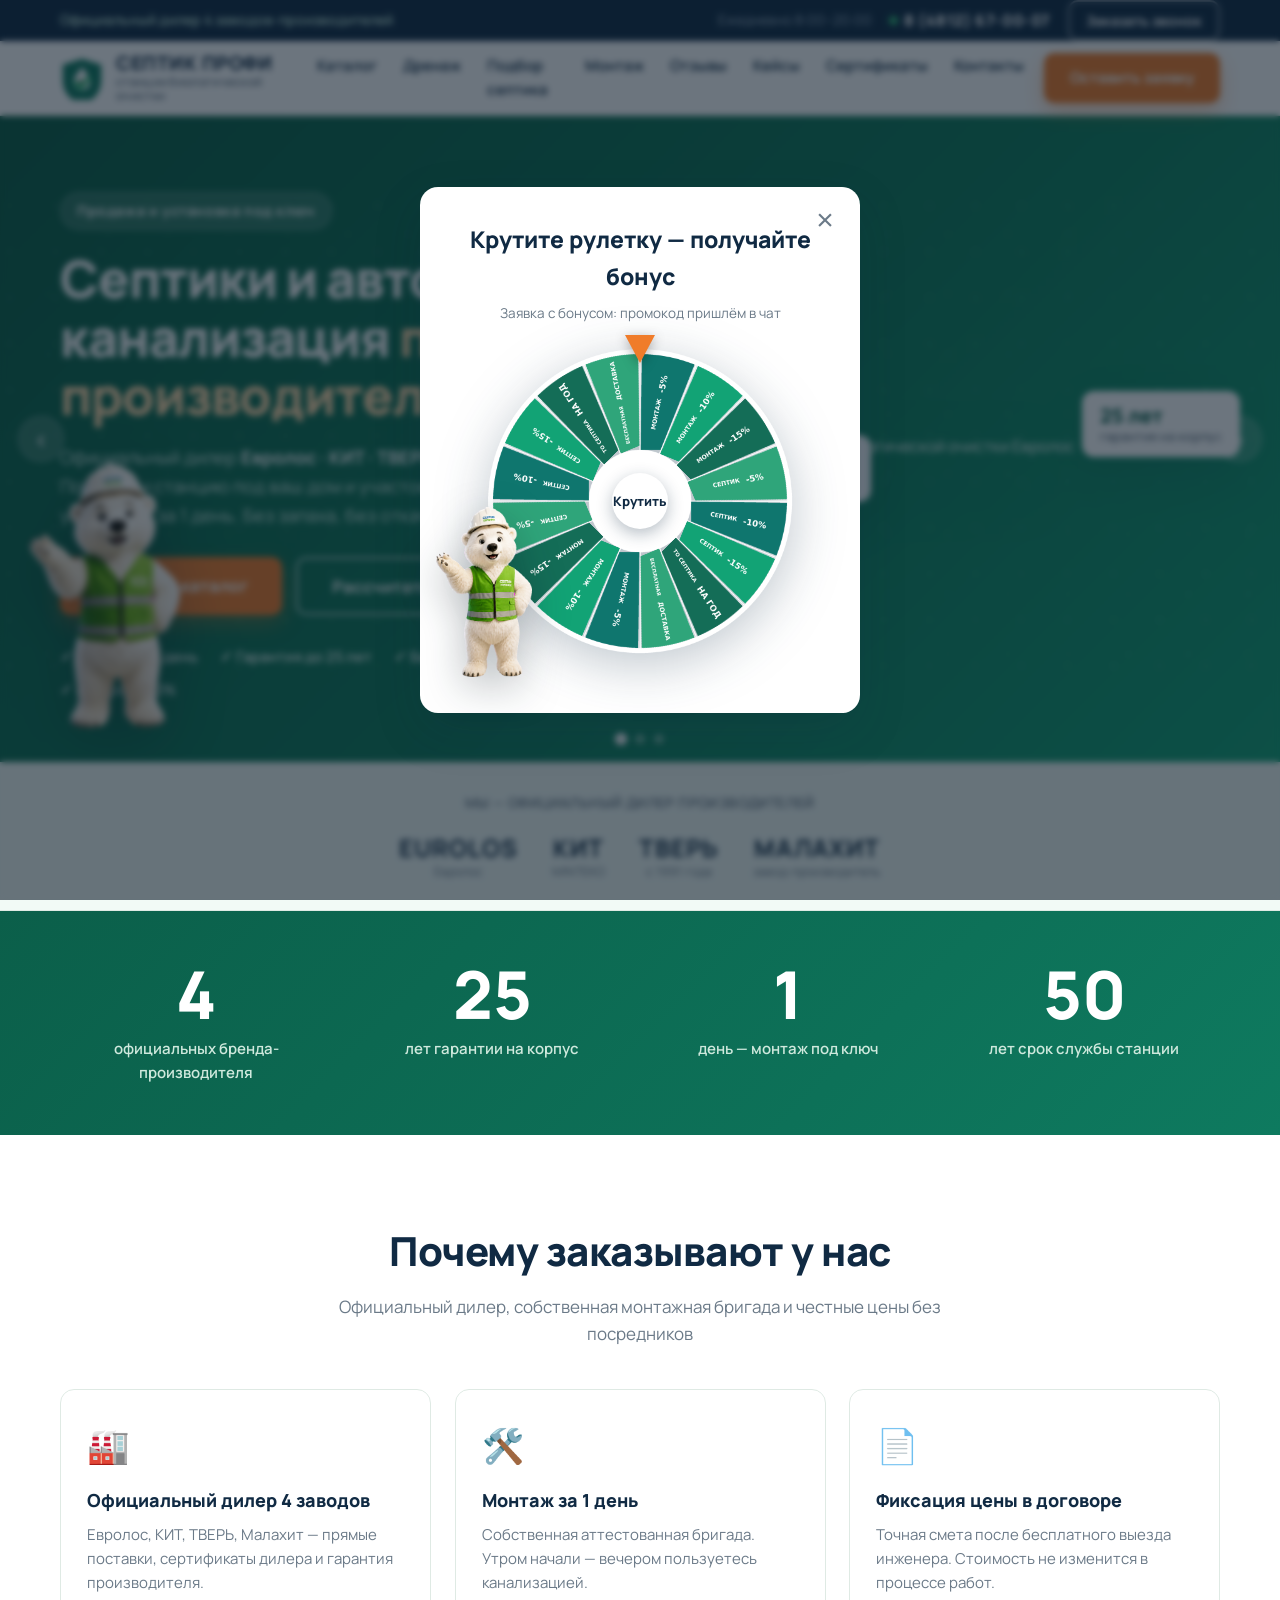
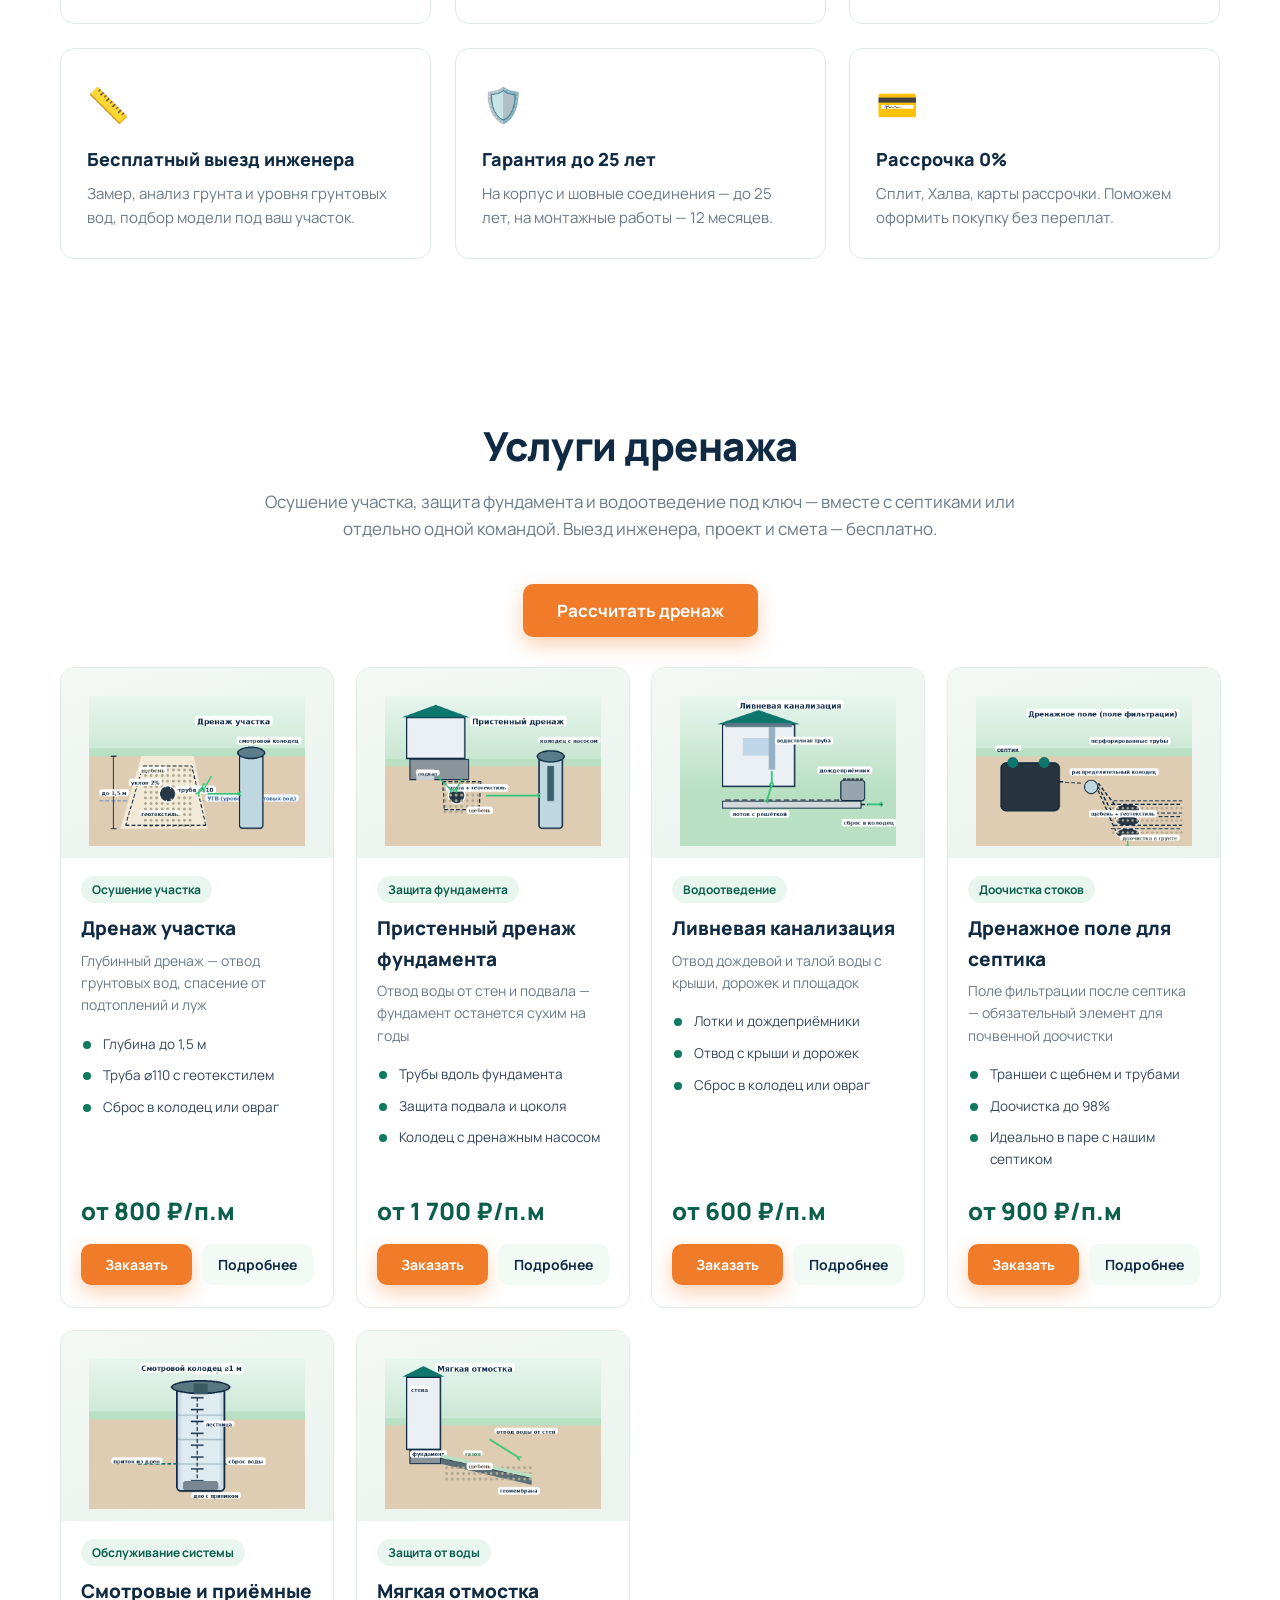
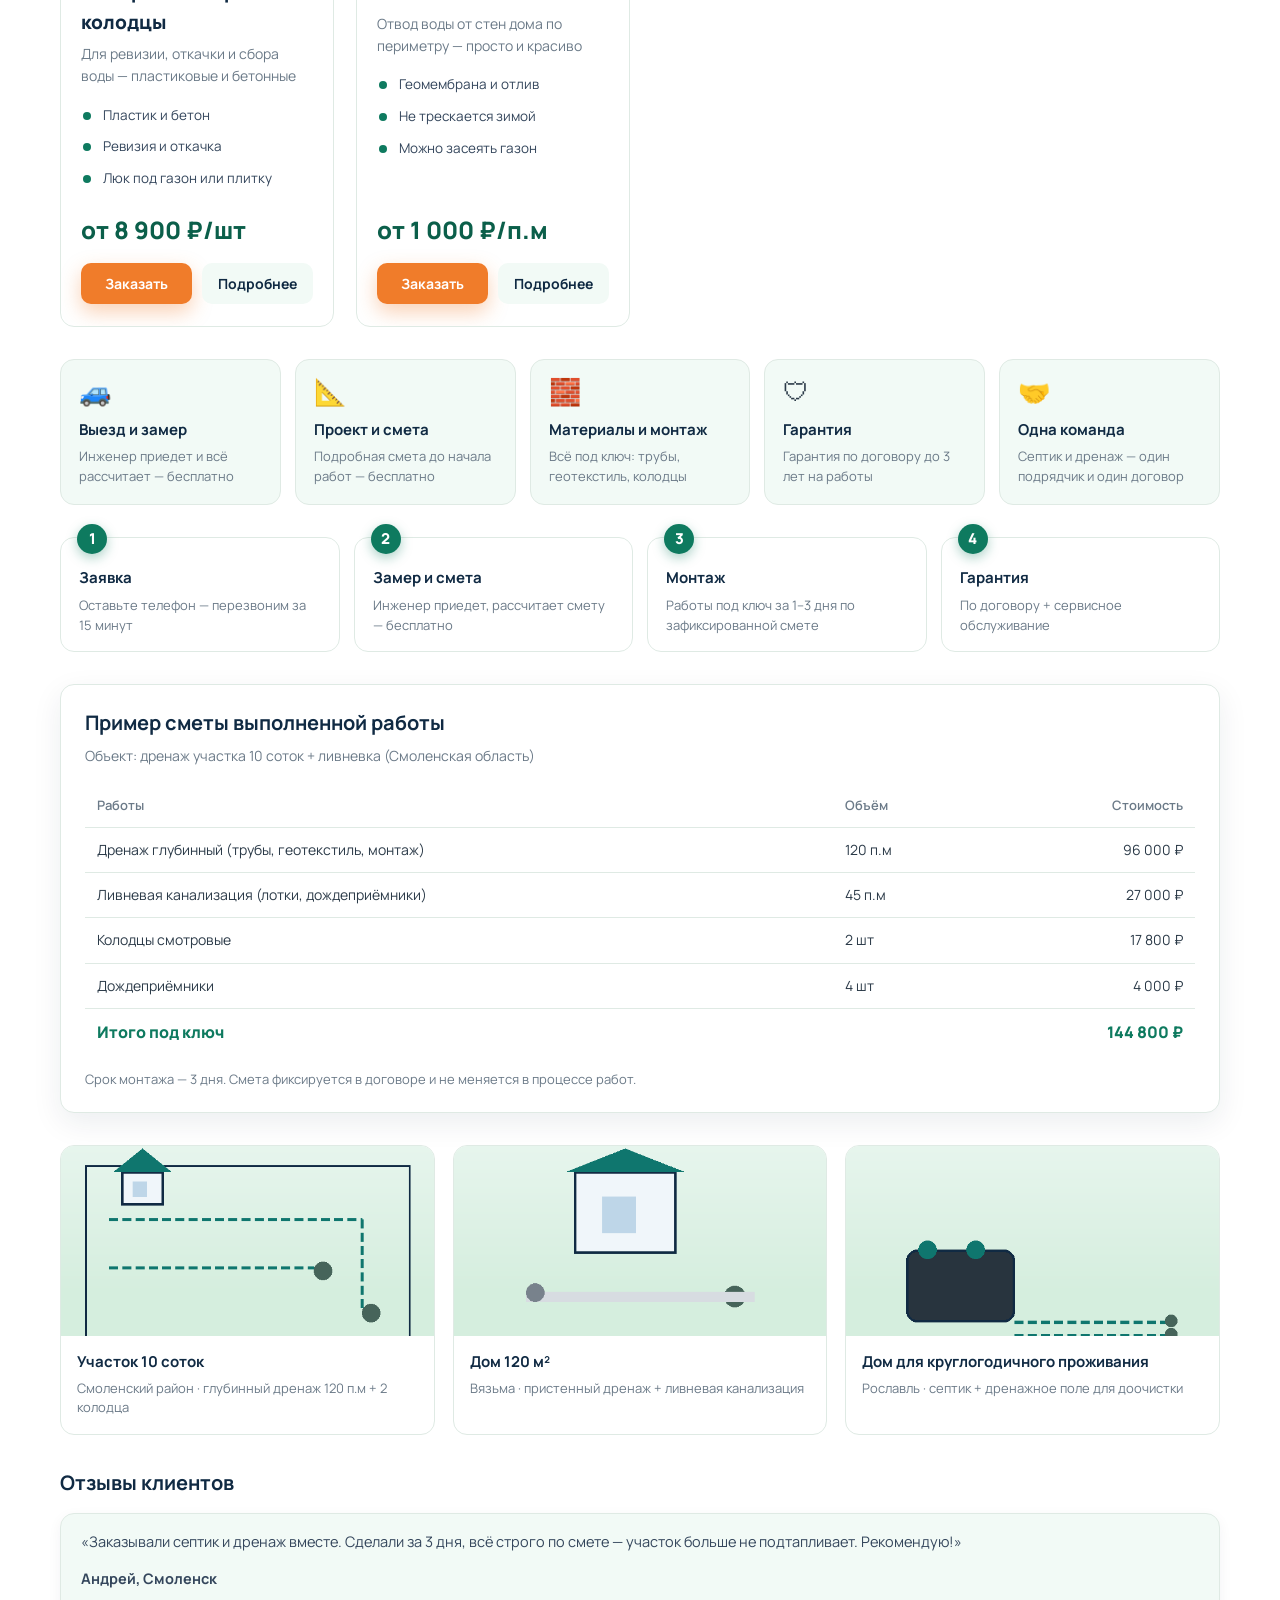
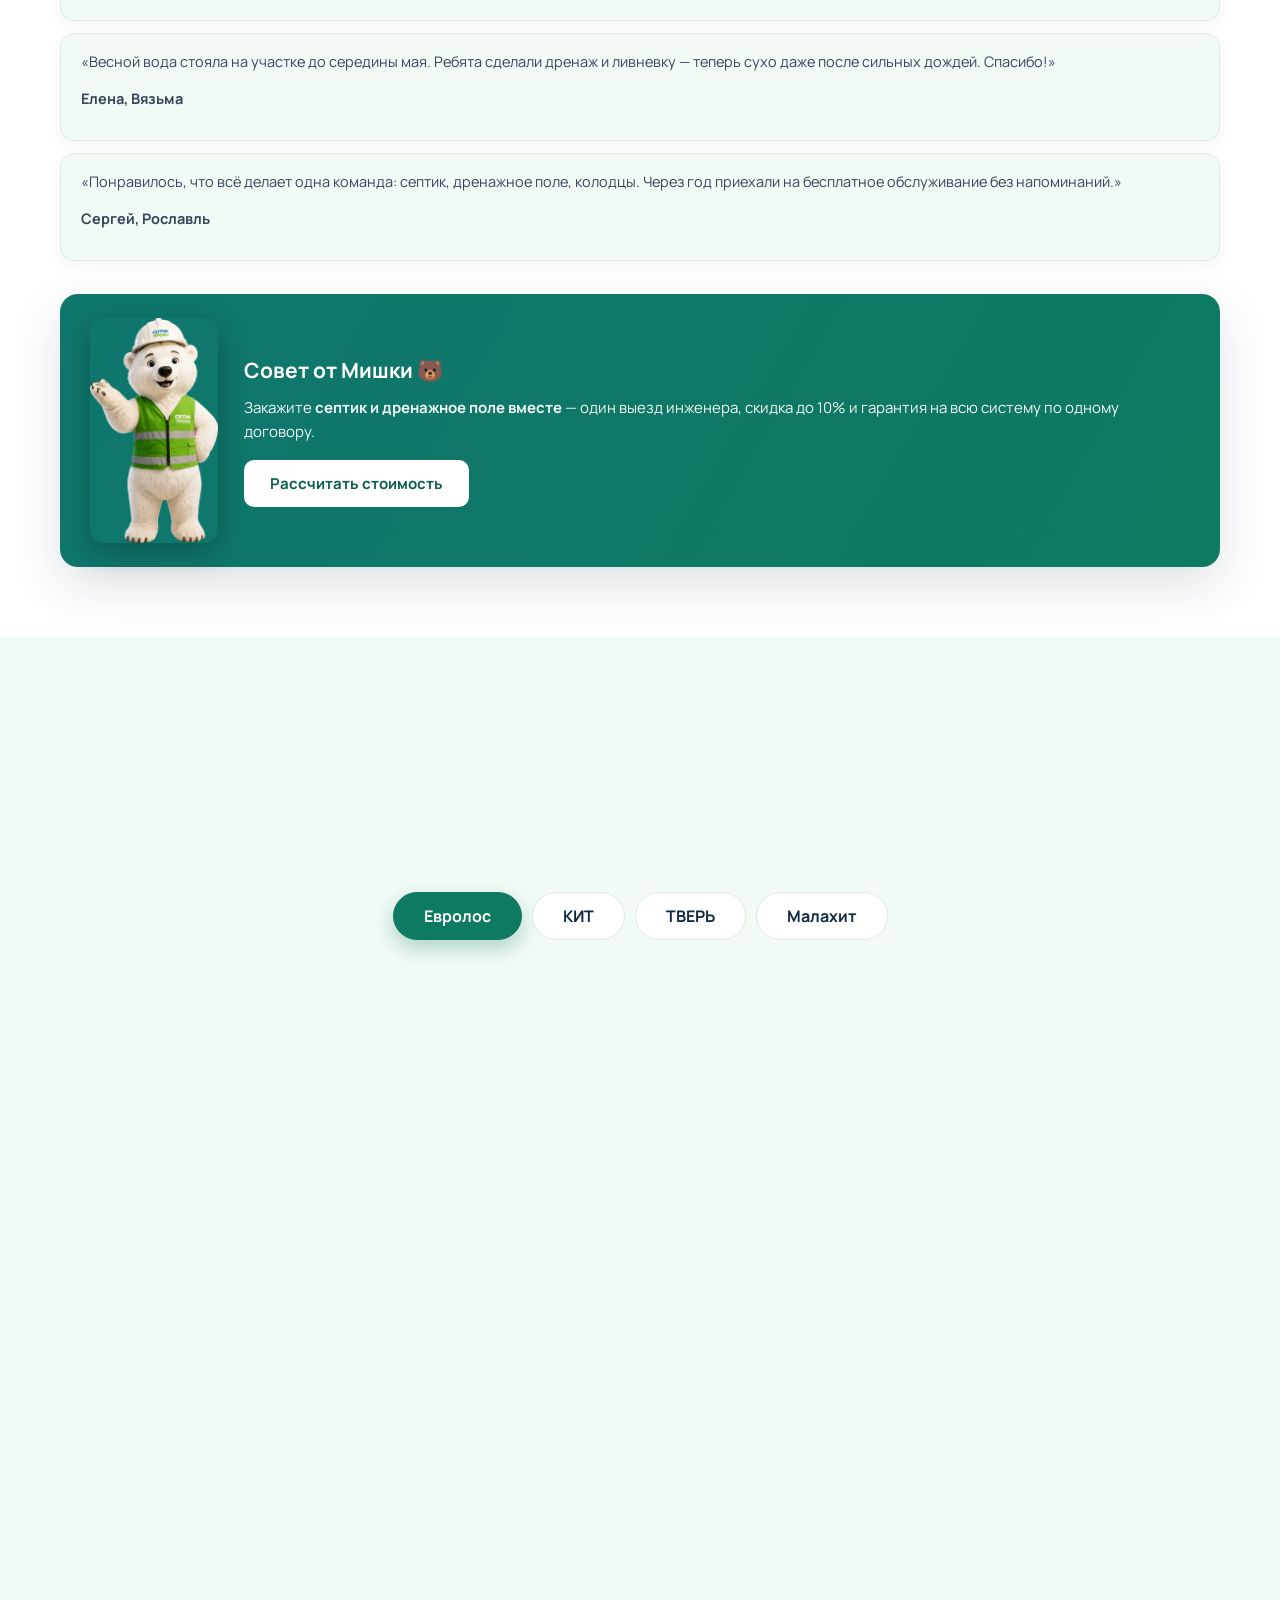
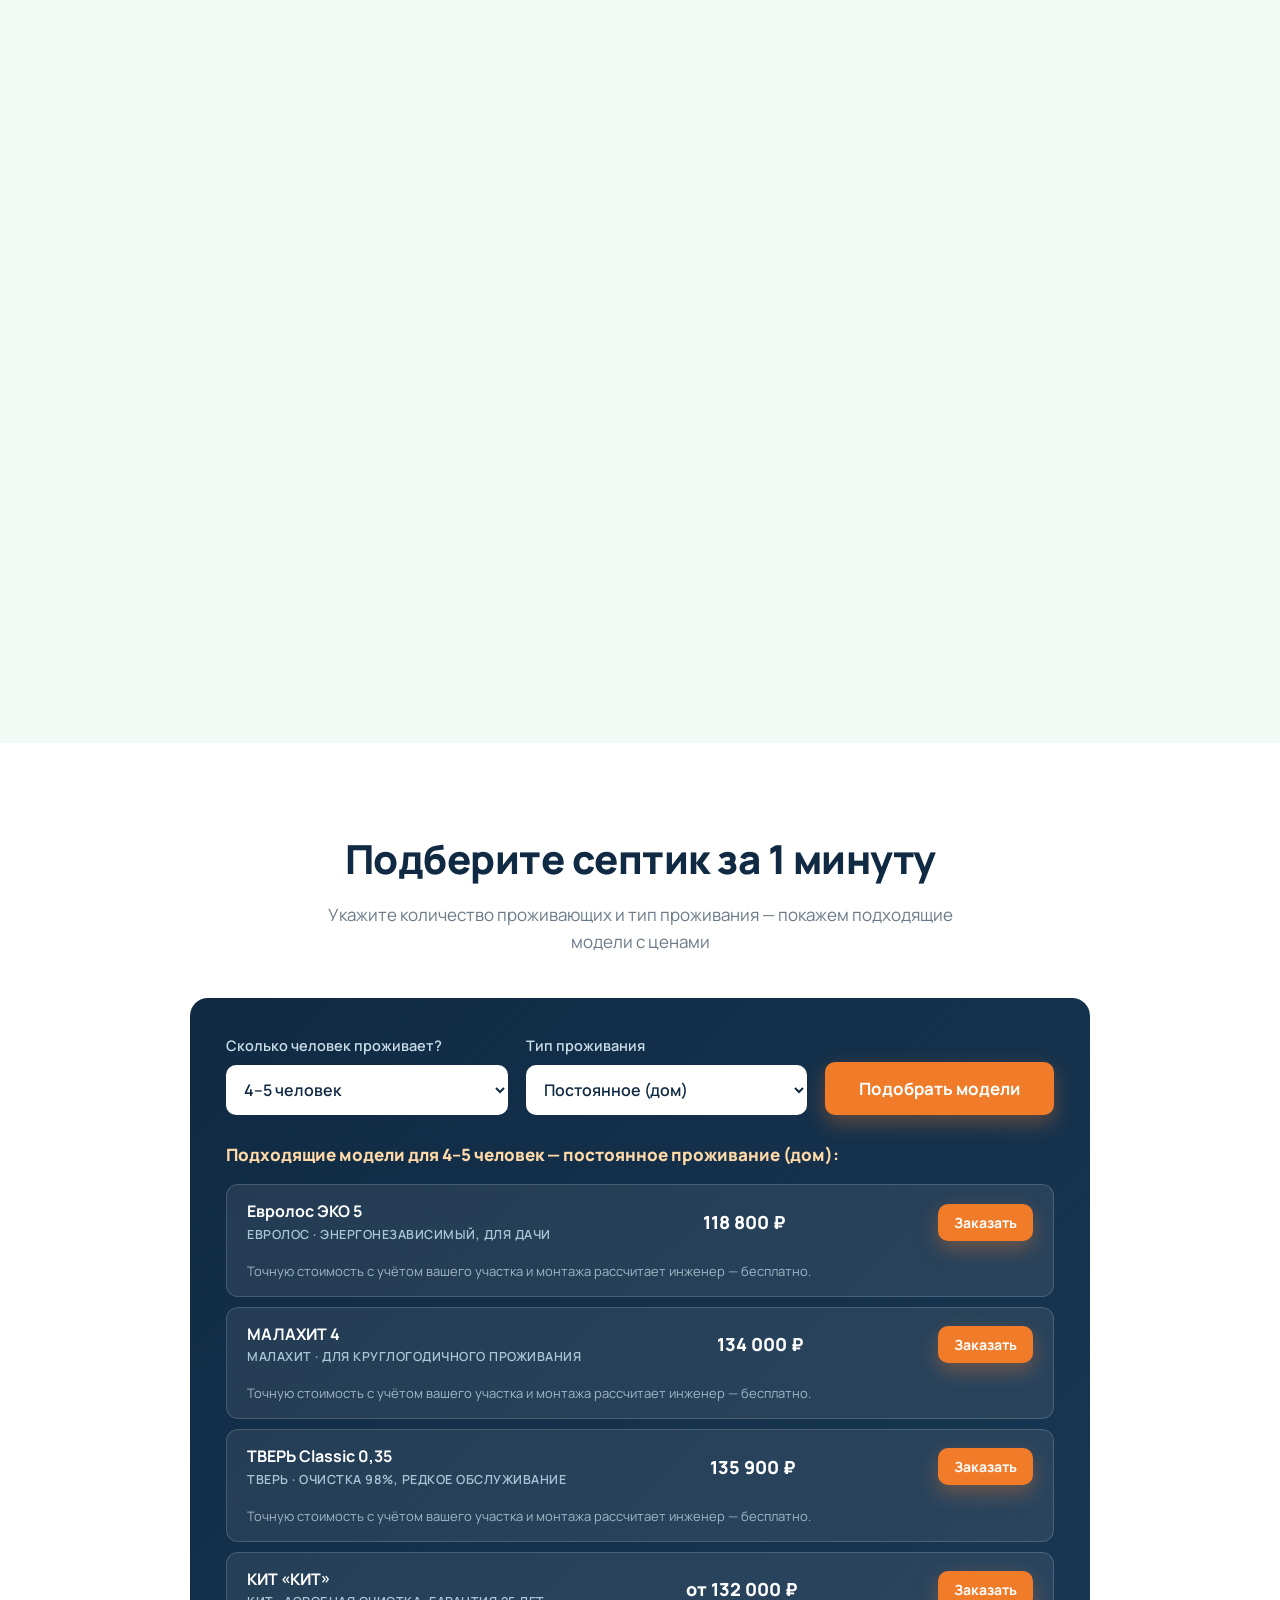
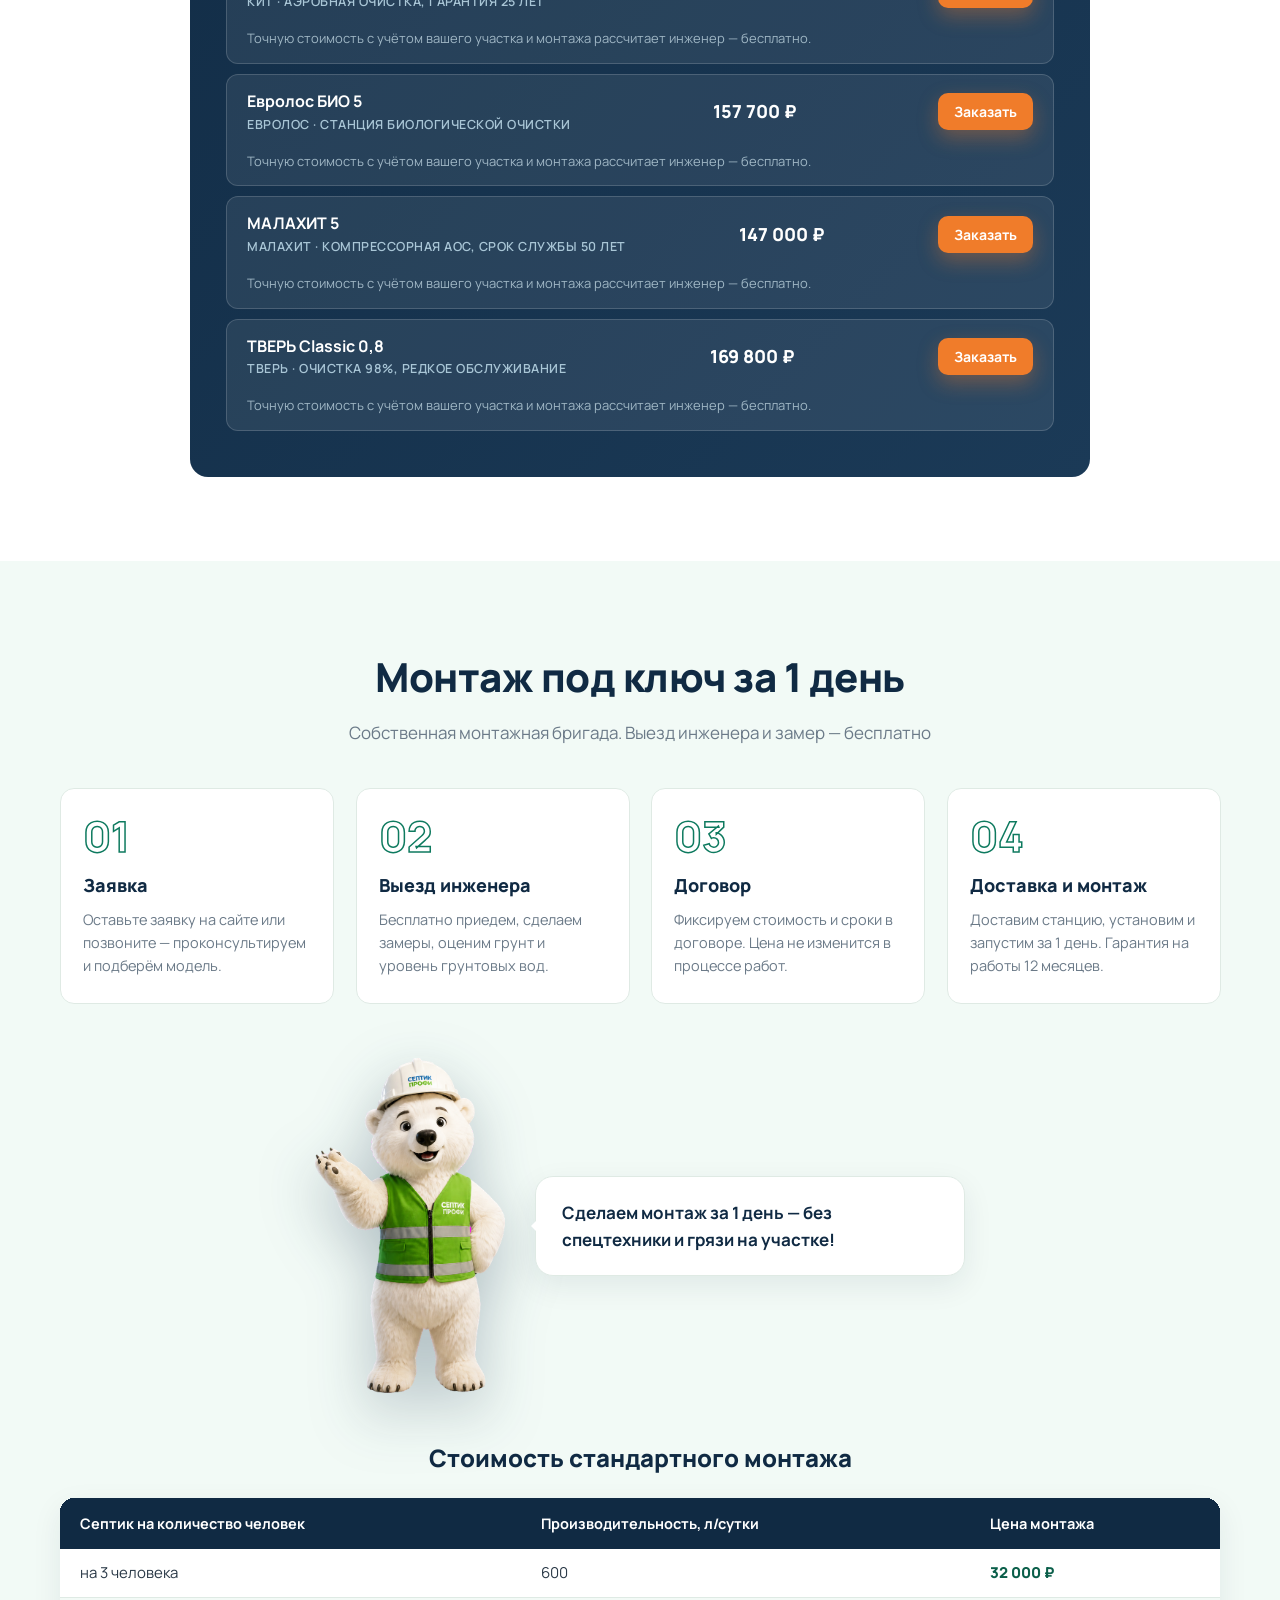
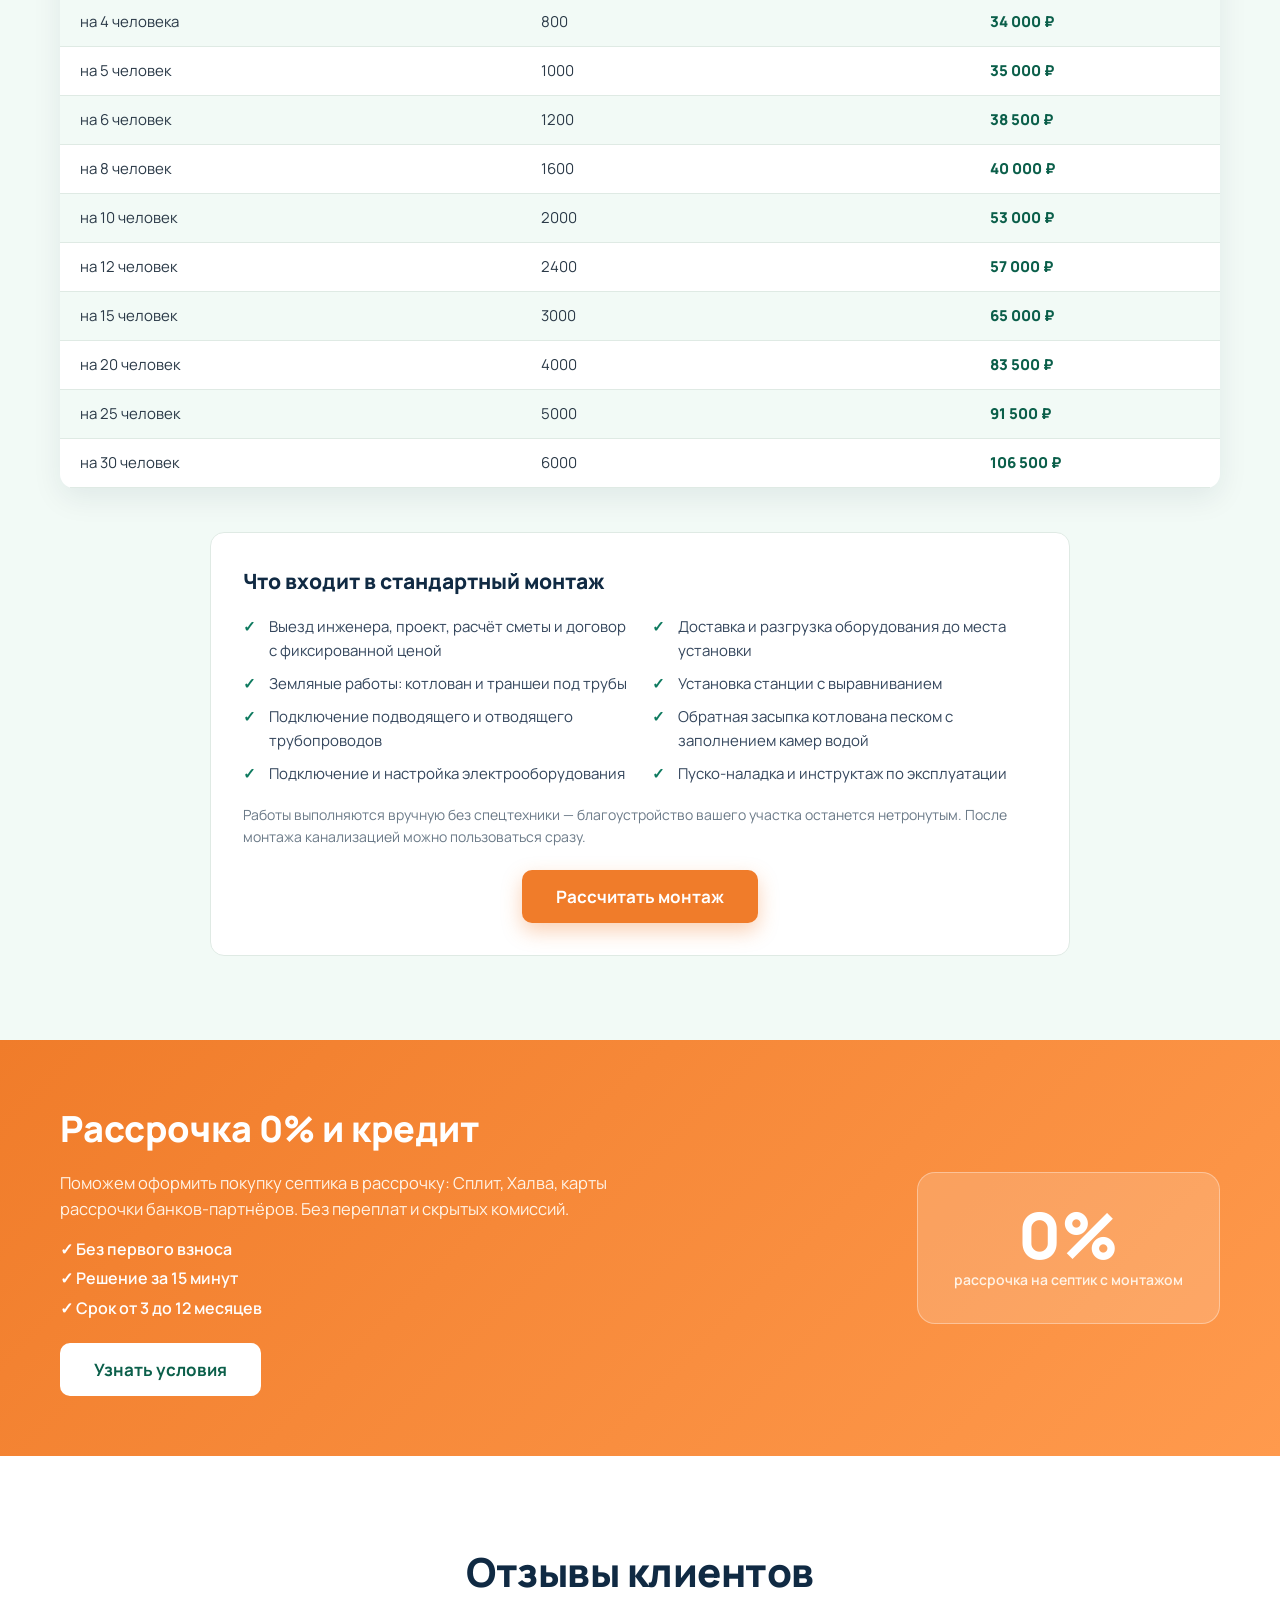
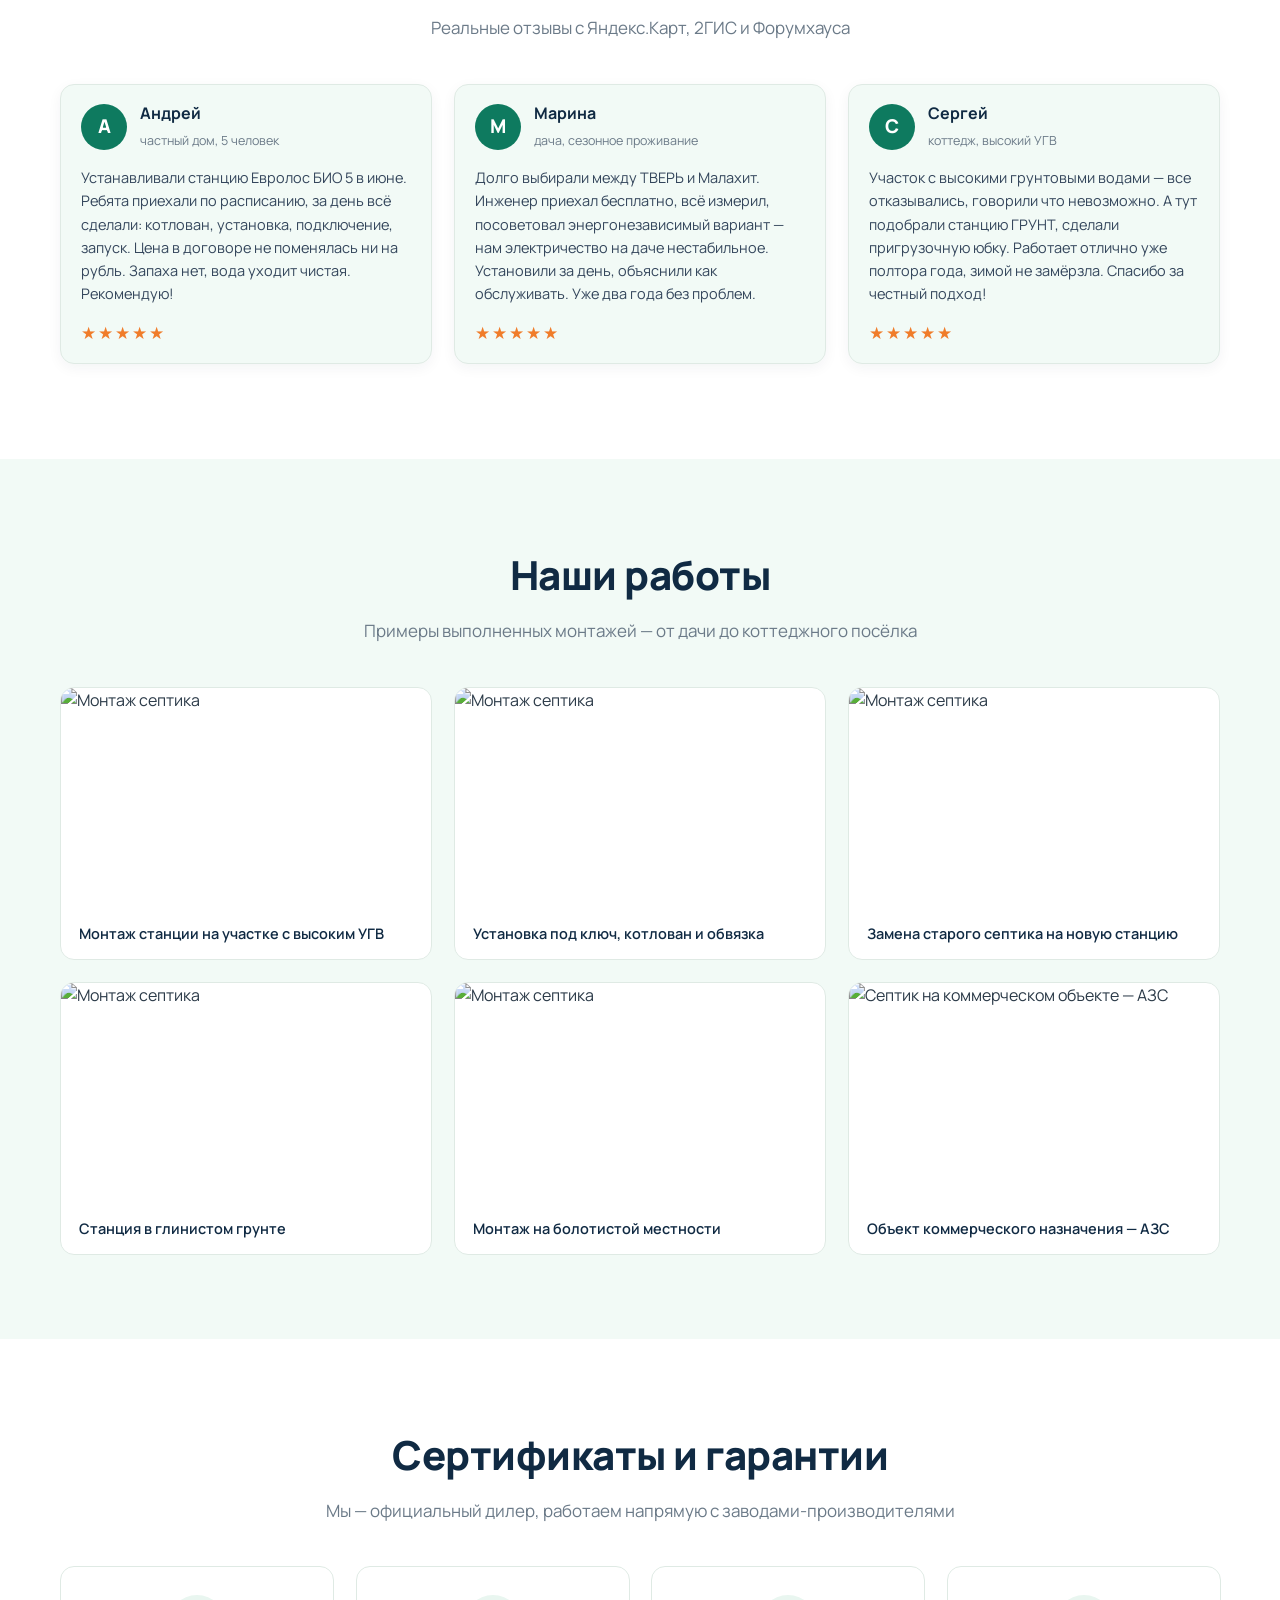
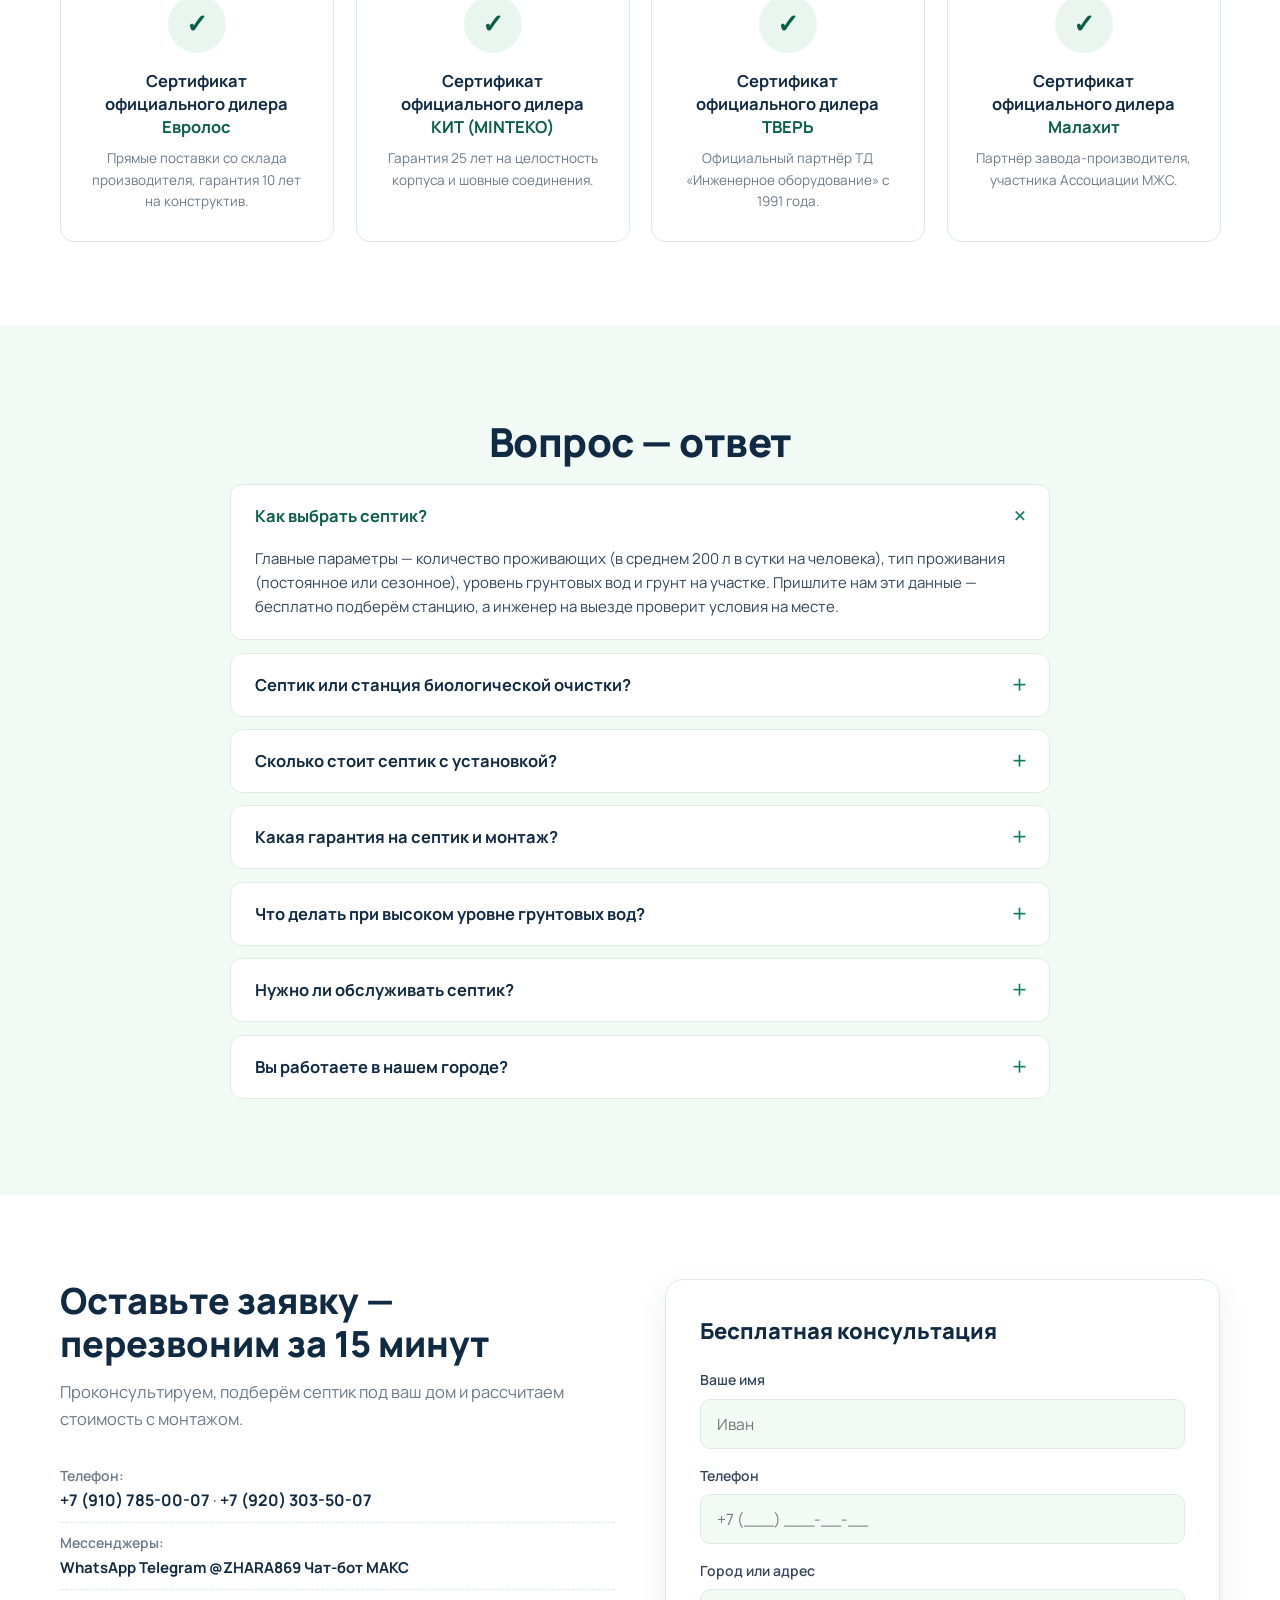
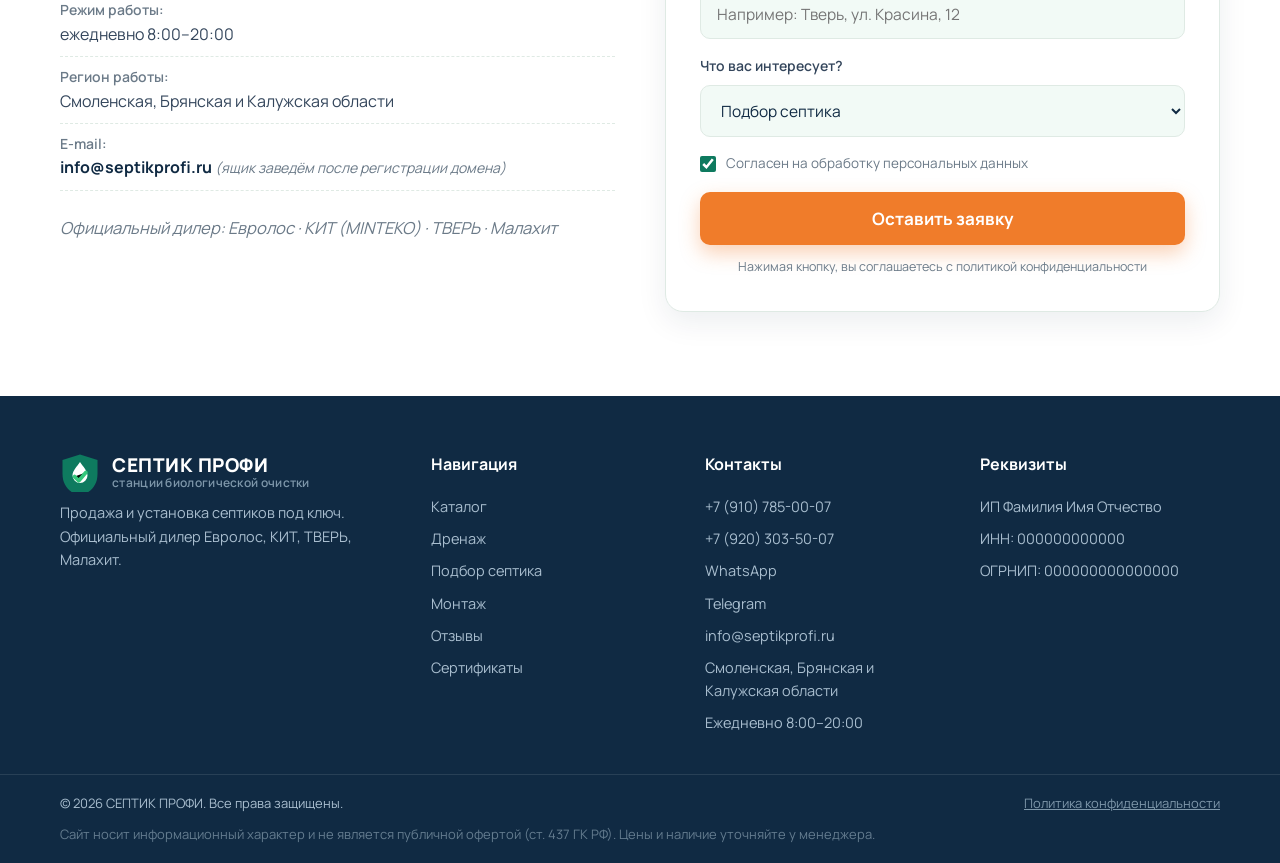
==== commit bab88fce: "Дренаж: отдельная секция «Услуги дренажа» на главной (между рассрочкой и каталогом), убрана из вклад" ====
--- a/index.html
+++ b/index.html
@@ -53,6 +53,7 @@
     </a>
     <nav class="nav" id="nav">
       <a href="#catalog">Каталог</a>
+      <a href="#drain-services">Дренаж</a>
       <a href="#calc">Подбор септика</a>
       <a href="#install">Монтаж</a>
       <a href="#reviews">Отзывы</a>
@@ -250,665 +251,13 @@
   </div>
 </section>
 
-<!-- ============ КАТАЛОГ ============ -->
-<section class="catalog" id="catalog">
+<!-- ============ УСЛУГИ ДРЕНАЖА ============ -->
+<section class="drain-services" id="drain-services">
   <div class="container">
-    <h2 class="section-title">Каталог септиков</h2>
-    <p class="section-subtitle">Станции биологической очистки и энергонезависимые септики для дома и дачи</p>
-
-    <div class="tabs" role="tablist">
-      <button class="tab active" data-tab="eurolos" role="tab">Евролос</button>
-      <button class="tab" data-tab="kit" role="tab">КИТ</button>
-      <button class="tab" data-tab="tver" role="tab">ТВЕРЬ</button>
-      <button class="tab" data-tab="malachite" role="tab">Малахит</button>
-      <button class="tab" data-tab="drain" role="tab">Дренаж</button>
-    </div>
-
-    <!-- ===== ЕВРОЛОС ===== -->
-    <div class="tab-panel active" id="tab-eurolos" role="tabpanel">
-      <div class="catalog-grid">
-
-        <article class="product-card" data-name="Евролос ЭКО 3" data-price="100 100 ₽" data-manufacturer="https://eurolos.ru/septiki/eko/eurolos-eko-3.html">
-          <div class="product-card__img"><img src="https://eurolos.ru/assets/cache/phpthumbof//assets/images/products/black/b8267a89884c556b2ca88519f6d08903/images/01_03_00_00_png_eurolos-eko-view-00.png" alt="Евролос ЭКО 3" loading="lazy"></div>
-          <div class="product-card__body">
-            <span class="product-card__tag">Энергонезависимый</span>
-            <h3 class="product-card__title">Евролос ЭКО 3</h3>
-            <p class="product-card__desc">Анаэробный септик без электричества для дачи и сезонного проживания</p>
-            <ul class="product-card__specs">
-              <li>До 3 человек</li>
-              <li>Производительность 600 л/сутки</li>
-              <li>Требует почвенной доочистки</li>
-            </ul>
-            <div class="product-card__price">100 100 ₽</div>
-            <div class="product-card__actions">
-              <button class="btn btn--primary" data-modal="modal-order" data-product="Евролос ЭКО 3 (100 100 ₽)">Заказать</button>
-              <button class="btn btn--ghost" data-modal="modal-order" data-product="Евролос ЭКО 3 (100 100 ₽)">Подробнее</button>
-            </div>
-          </div>
-        </article>
-
-        <article class="product-card" data-name="Евролос ЭКО 5" data-price="118 800 ₽" data-manufacturer="https://eurolos.ru/septiki/eko/eurolos-eko-5.html">
-          <div class="product-card__img"><img src="https://eurolos.ru/assets/cache/phpthumbof//assets/images/products/black/b8267a89884c556b2ca88519f6d08903/images/01_03_00_00_png_eurolos-eko-view-00.png" alt="Евролос ЭКО 5" loading="lazy"></div>
-          <div class="product-card__body">
-            <span class="product-card__tag">Энергонезависимый</span>
-            <h3 class="product-card__title">Евролос ЭКО 5</h3>
-            <p class="product-card__desc">Анаэробный септик без электричества, подходит для сезонного проживания</p>
-            <ul class="product-card__specs">
-              <li>До 5 человек</li>
-              <li>Производительность 1000 л/сутки</li>
-              <li>Требует почвенной доочистки</li>
-            </ul>
-            <div class="product-card__price">118 800 ₽</div>
-            <div class="product-card__actions">
-              <button class="btn btn--primary" data-modal="modal-order" data-product="Евролос ЭКО 5 (118 800 ₽)">Заказать</button>
-              <button class="btn btn--ghost" data-modal="modal-order" data-product="Евролос ЭКО 5 (118 800 ₽)">Подробнее</button>
-            </div>
-          </div>
-        </article>
-
-        <article class="product-card" data-name="Евролос БИО 3" data-price="144 100 ₽" data-manufacturer="https://eurolos.ru/septiki/bio/eurolos-bio-3.html">
-          <div class="product-card__img"><img src="https://eurolos.ru/assets/cache/phpthumbof//assets/images/products/black/b8267a89884c556b2ca88519f6d08903/images/01_03_00_00_png_eurolos-bio-view.png" alt="Евролос БИО 3" loading="lazy"></div>
-          <div class="product-card__body">
-            <span class="product-card__tag">Хит продаж</span>
-            <h3 class="product-card__title">Евролос БИО 3</h3>
-            <p class="product-card__desc">Станция биологической очистки — вода без запаха, доочистка грунтом не нужна</p>
-            <ul class="product-card__specs">
-              <li>До 3 человек</li>
-              <li>Очистка до 98%</li>
-              <li>Гарантия 10 лет</li>
-            </ul>
-            <div class="product-card__price">144 100 ₽</div>
-            <div class="product-card__actions">
-              <button class="btn btn--primary" data-modal="modal-order" data-product="Евролос БИО 3 (144 100 ₽)">Заказать</button>
-              <button class="btn btn--ghost" data-modal="modal-order" data-product="Евролос БИО 3 (144 100 ₽)">Подробнее</button>
-            </div>
-          </div>
-        </article>
-
-        <article class="product-card" data-name="Евролос БИО 4" data-price="148 400 ₽" data-manufacturer="https://eurolos.ru/septiki/bio/eurolos-bio-4.html">
-          <div class="product-card__img"><img src="https://eurolos.ru/assets/cache/phpthumbof//assets/images/products/black/b8267a89884c556b2ca88519f6d08903/images/01_03_00_00_png_eurolos-bio-view.png" alt="Евролос БИО 4" loading="lazy"></div>
-          <div class="product-card__body">
-            <span class="product-card__tag">Для постоянного проживания</span>
-            <h3 class="product-card__title">Евролос БИО 4</h3>
-            <p class="product-card__desc">Станция биологической очистки для семьи из 4 человек</p>
-            <ul class="product-card__specs">
-              <li>До 4 человек</li>
-              <li>Очистка до 98%</li>
-              <li>Монтаж за 1 день</li>
-            </ul>
-            <div class="product-card__price">148 400 ₽</div>
-            <div class="product-card__actions">
-              <button class="btn btn--primary" data-modal="modal-order" data-product="Евролос БИО 4 (148 400 ₽)">Заказать</button>
-              <button class="btn btn--ghost" data-modal="modal-order" data-product="Евролос БИО 4 (148 400 ₽)">Подробнее</button>
-            </div>
-          </div>
-        </article>
-
-        <article class="product-card" data-name="Евролос ПРО 4" data-price="161 900 ₽" data-manufacturer="https://eurolos.ru/septiki/pro/eurolos-pro-4.html">
-          <div class="product-card__img"><img src="https://eurolos.ru/assets/cache/phpthumbof//assets/images/products/black/b8267a89884c556b2ca88519f6d08903/images/01_03_00_00_png_eurolos-pro-view.png" alt="Евролос ПРО 4" loading="lazy"></div>
-          <div class="product-card__body">
-            <span class="product-card__tag">Цена / качество</span>
-            <h3 class="product-card__title">Евролос ПРО 4</h3>
-            <p class="product-card__desc">Аэрационная установка с улучшенной денитрификацией</p>
-            <ul class="product-card__specs">
-              <li>До 4 человек</li>
-              <li>Очистка до 98%</li>
-              <li>УФ-обеззараживание (опция)</li>
-            </ul>
-            <div class="product-card__price">161 900 ₽</div>
-            <div class="product-card__actions">
-              <button class="btn btn--primary" data-modal="modal-order" data-product="Евролос ПРО 4 (161 900 ₽)">Заказать</button>
-              <button class="btn btn--ghost" data-modal="modal-order" data-product="Евролос ПРО 4 (161 900 ₽)">Подробнее</button>
-            </div>
-          </div>
-        </article>
-
-        <article class="product-card" data-name="Евролос ПРО 5" data-price="171 500 ₽" data-manufacturer="https://eurolos.ru/septiki/pro/eurolos-pro-5.html">
-          <div class="product-card__img"><img src="https://eurolos.ru/assets/cache/phpthumbof//assets/images/products/black/b8267a89884c556b2ca88519f6d08903/images/01_03_00_00_png_eurolos-pro-view.png" alt="Евролос ПРО 5" loading="lazy"></div>
-          <div class="product-card__body">
-            <span class="product-card__tag">Выбор покупателей</span>
-            <h3 class="product-card__title">Евролос ПРО 5</h3>
-            <p class="product-card__desc">Аэрационная установка биологической очистки для семьи до 5 человек</p>
-            <ul class="product-card__specs">
-              <li>До 5 человек</li>
-              <li>Очистка до 98%</li>
-              <li>Энергопотребление от 60 Вт</li>
-            </ul>
-            <div class="product-card__price">171 500 ₽</div>
-            <div class="product-card__actions">
-              <button class="btn btn--primary" data-modal="modal-order" data-product="Евролос ПРО 5 (171 500 ₽)">Заказать</button>
-              <button class="btn btn--ghost" data-modal="modal-order" data-product="Евролос ПРО 5 (171 500 ₽)">Подробнее</button>
-            </div>
-          </div>
-        </article>
-
-        <article class="product-card" data-name="Евролос ГРУНТ 4" data-price="225 000 ₽" data-manufacturer="https://eurolos.ru/septiki/grunt/eurolos-grunt-4.html">
-          <div class="product-card__img"><img src="https://eurolos.ru/assets/cache/phpthumbof//assets/images/products/black/b8267a89884c556b2ca88519f6d08903/images/01_03_00_00_png_eurolos-grunt-view.png" alt="Евролос ГРУНТ 4" loading="lazy"></div>
-          <div class="product-card__body">
-            <span class="product-card__tag">Для высокого УГВ</span>
-            <h3 class="product-card__title">Евролос ГРУНТ 4</h3>
-            <p class="product-card__desc">Автономная канализация для участков с высоким уровнем грунтовых вод</p>
-            <ul class="product-card__specs">
-              <li>До 4 человек</li>
-              <li>Работает при высоком УГВ</li>
-              <li>Бесплатный замер</li>
-            </ul>
-            <div class="product-card__price">225 000 ₽</div>
-            <div class="product-card__actions">
-              <button class="btn btn--primary" data-modal="modal-order" data-product="Евролос ГРУНТ 4 (225 000 ₽)">Заказать</button>
-              <button class="btn btn--ghost" data-modal="modal-order" data-product="Евролос ГРУНТ 4 (225 000 ₽)">Подробнее</button>
-            </div>
-          </div>
-        </article>
-
-        <article class="product-card" data-name="Евролос ГРУНТ 5" data-price="254 200 ₽" data-manufacturer="https://eurolos.ru/septiki/grunt/eurolos-grunt-5.html">
-          <div class="product-card__img"><img src="https://eurolos.ru/assets/cache/phpthumbof//assets/images/products/black/b8267a89884c556b2ca88519f6d08903/images/01_03_00_00_png_eurolos-grunt-view.png" alt="Евролос ГРУНТ 5" loading="lazy"></div>
-          <div class="product-card__body">
-            <span class="product-card__tag">Для высокого УГВ</span>
-            <h3 class="product-card__title">Евролос ГРУНТ 5</h3>
-            <p class="product-card__desc">Автономная канализация для сложных грунтов и высокого УГВ, до 5 человек</p>
-            <ul class="product-card__specs">
-              <li>До 5 человек</li>
-              <li>Работает при высоком УГВ</li>
-              <li>Срок службы 50 лет</li>
-            </ul>
-            <div class="product-card__price">254 200 ₽</div>
-            <div class="product-card__actions">
-              <button class="btn btn--primary" data-modal="modal-order" data-product="Евролос ГРУНТ 5 (254 200 ₽)">Заказать</button>
-              <button class="btn btn--ghost" data-modal="modal-order" data-product="Евролос ГРУНТ 5 (254 200 ₽)">Подробнее</button>
-            </div>
-          </div>
-        </article>
-
-      </div>
-      <p class="catalog__more">Полный модельный ряд Евролос (ЭКО, БИО, ПРО, ГРУНТ до 30 человек) — <a href="https://eurolos.ru/septiki/" target="_blank" rel="noopener">на сайте производителя ↗</a></p>
-    </div>
-
-    <!-- ===== КИТ ===== -->
-    <div class="tab-panel" id="tab-kit" role="tabpanel">
-      <div class="catalog-grid">
-
-        <article class="product-card" data-name="КИТ БИО" data-price="от 98 000 ₽" data-manufacturer="https://kits.minteko.ru">
-          <div class="product-card__img"><img src="img/kit-bio.png" alt="Станция КИТ БИО" loading="lazy"></div>
-          <div class="product-card__body">
-            <span class="product-card__tag">Оптимальная цена</span>
-            <h3 class="product-card__title">Станция «БИО»</h3>
-            <p class="product-card__desc">Оптимальное решение для сезонного проживания и небольших семей</p>
-            <ul class="product-card__specs">
-              <li>Для дачи и небольших семей</li>
-              <li>Незасоряемый эрлифт 40 мм</li>
-              <li>Гарантия 25 лет на корпус</li>
-            </ul>
-            <div class="product-card__price">от 98 000 ₽</div>
-            <div class="product-card__actions">
-              <button class="btn btn--primary" data-modal="modal-order" data-product="КИТ БИО (от 98 000 ₽)">Заказать</button>
-              <button class="btn btn--ghost" data-modal="modal-order" data-product="КИТ БИО (от 98 000 ₽)">Подробнее</button>
-            </div>
-          </div>
-        </article>
-
-        <article class="product-card" data-name="Станция КИТ" data-price="от 132 000 ₽" data-manufacturer="https://kits.minteko.ru">
-          <div class="product-card__img"><img src="img/kit-kit.png" alt="Станция КИТ" loading="lazy"></div>
-          <div class="product-card__body">
-            <span class="product-card__tag">Проверено временем</span>
-            <h3 class="product-card__title">Станция «КИТ»</h3>
-            <p class="product-card__desc">Метод аэробной биологической очистки, схема LE. Производство с 1999 года</p>
-            <ul class="product-card__specs">
-              <li>Аэробная биологическая очистка</li>
-              <li>Не требует якорения — засыпается песком</li>
-              <li>Тихая работа, без запаха</li>
-            </ul>
-            <div class="product-card__price">от 132 000 ₽</div>
-            <div class="product-card__actions">
-              <button class="btn btn--primary" data-modal="modal-order" data-product="Станция КИТ (от 132 000 ₽)">Заказать</button>
-              <button class="btn btn--ghost" data-modal="modal-order" data-product="Станция КИТ (от 132 000 ₽)">Подробнее</button>
-            </div>
-          </div>
-        </article>
-
-        <article class="product-card" data-name="КИТ ПРО" data-price="от 149 000 ₽" data-manufacturer="https://kits.minteko.ru">
-          <div class="product-card__img"><img src="img/kit-pro.png" alt="Станция КИТ ПРО" loading="lazy"></div>
-          <div class="product-card__body">
-            <span class="product-card__tag">Модернизированная</span>
-            <h3 class="product-card__title">Станция «КИТ ПРО»</h3>
-            <p class="product-card__desc">Улучшенный процесс денитрификации, стойкость к разнородному составу стоков</p>
-            <ul class="product-card__specs">
-              <li>Схема A2/O (нитрификация + денитрификация)</li>
-              <li>УФ-стабилизированный полипропилен</li>
-              <li>Работает в режиме септика без электричества</li>
-            </ul>
-            <div class="product-card__price">от 149 000 ₽</div>
-            <div class="product-card__actions">
-              <button class="btn btn--primary" data-modal="modal-order" data-product="КИТ ПРО (от 149 000 ₽)">Заказать</button>
-              <button class="btn btn--ghost" data-modal="modal-order" data-product="КИТ ПРО (от 149 000 ₽)">Подробнее</button>
-            </div>
-          </div>
-        </article>
-
-        <article class="product-card" data-name="КИТ-8" data-price="по запросу" data-manufacturer="https://kits.minteko.ru/kit-8/">
-          <div class="product-card__img"><img src="img/kit-kit.png" alt="Станция КИТ-8" loading="lazy"></div>
-          <div class="product-card__body">
-            <span class="product-card__tag">Популярный размер</span>
-            <h3 class="product-card__title">КИТ-8</h3>
-            <p class="product-card__desc">Аэробная станция глубокой очистки для семьи до 8 человек</p>
-            <ul class="product-card__specs">
-              <li>До 8 человек</li>
-              <li>Не требует якорения — засыпается песком</li>
-              <li>Тихая работа, без запаха</li>
-            </ul>
-            <div class="product-card__price">по запросу</div>
-            <div class="product-card__actions">
-              <button class="btn btn--primary" data-modal="modal-order" data-product="КИТ-8 (по запросу)">Заказать</button>
-              <button class="btn btn--ghost" data-modal="modal-order" data-product="КИТ-8 (по запросу)">Подробнее</button>
-            </div>
-          </div>
-        </article>
-
-        <article class="product-card" data-name="КИТ-10" data-price="по запросу" data-manufacturer="https://kits.minteko.ru/kit-10/">
-          <div class="product-card__img"><img src="img/kit-kit.png" alt="Станция КИТ-10" loading="lazy"></div>
-          <div class="product-card__body">
-            <span class="product-card__tag">Для большой семьи</span>
-            <h3 class="product-card__title">КИТ-10</h3>
-            <p class="product-card__desc">Аэробная станция глубокой очистки для семьи до 10 человек</p>
-            <ul class="product-card__specs">
-              <li>До 10 человек</li>
-              <li>Не требует якорения — засыпается песком</li>
-              <li>Тихая работа, без запаха</li>
-            </ul>
-            <div class="product-card__price">по запросу</div>
-            <div class="product-card__actions">
-              <button class="btn btn--primary" data-modal="modal-order" data-product="КИТ-10 (по запросу)">Заказать</button>
-              <button class="btn btn--ghost" data-modal="modal-order" data-product="КИТ-10 (по запросу)">Подробнее</button>
-            </div>
-          </div>
-        </article>
-
-        <article class="product-card" data-name="КИТ-15" data-price="по запросу" data-manufacturer="https://kits.minteko.ru/kit-15/">
-          <div class="product-card__img"><img src="img/kit-kit.png" alt="Станция КИТ-15" loading="lazy"></div>
-          <div class="product-card__body">
-            <span class="product-card__tag">Для большого дома</span>
-            <h3 class="product-card__title">КИТ-15</h3>
-            <p class="product-card__desc">Аэробная станция глубокой очистки для семьи до 15 человек</p>
-            <ul class="product-card__specs">
-              <li>До 15 человек</li>
-              <li>Не требует якорения — засыпается песком</li>
-              <li>Тихая работа, без запаха</li>
-            </ul>
-            <div class="product-card__price">по запросу</div>
-            <div class="product-card__actions">
-              <button class="btn btn--primary" data-modal="modal-order" data-product="КИТ-15 (по запросу)">Заказать</button>
-              <button class="btn btn--ghost" data-modal="modal-order" data-product="КИТ-15 (по запросу)">Подробнее</button>
-            </div>
-          </div>
-        </article>
-
-        <article class="product-card" data-name="КИТ-20" data-price="по запросу" data-manufacturer="https://kits.minteko.ru/kit-20/">
-          <div class="product-card__img"><img src="img/kit-kit.png" alt="Станция КИТ-20" loading="lazy"></div>
-          <div class="product-card__body">
-            <span class="product-card__tag">Для гостевых домов</span>
-            <h3 class="product-card__title">КИТ-20</h3>
-            <p class="product-card__desc">Аэробная станция глубокой очистки для семьи до 20 человек</p>
-            <ul class="product-card__specs">
-              <li>До 20 человек</li>
-              <li>Не требует якорения — засыпается песком</li>
-              <li>Тихая работа, без запаха</li>
-            </ul>
-            <div class="product-card__price">по запросу</div>
-            <div class="product-card__actions">
-              <button class="btn btn--primary" data-modal="modal-order" data-product="КИТ-20 (по запросу)">Заказать</button>
-              <button class="btn btn--ghost" data-modal="modal-order" data-product="КИТ-20 (по запросу)">Подробнее</button>
-            </div>
-          </div>
-        </article>
-
-        <article class="product-card" data-name="КИТ ПРО-10" data-price="по запросу" data-manufacturer="https://kits.minteko.ru/kit-pro-10/">
-          <div class="product-card__img"><img src="img/kit-pro.png" alt="Станция КИТ ПРО-10" loading="lazy"></div>
-          <div class="product-card__body">
-            <span class="product-card__tag">С принудительным отводом</span>
-            <h3 class="product-card__title">КИТ ПРО-10</h3>
-            <p class="product-card__desc">Станция с дополнительным отсеком для принудительного отвода очищенной воды</p>
-            <ul class="product-card__specs">
-              <li>До 10 человек</li>
-              <li>Принудительный отвод до 60 м</li>
-              <li>Тихая работа, без запаха</li>
-            </ul>
-            <div class="product-card__price">по запросу</div>
-            <div class="product-card__actions">
-              <button class="btn btn--primary" data-modal="modal-order" data-product="КИТ ПРО-10 (по запросу)">Заказать</button>
-              <button class="btn btn--ghost" data-modal="modal-order" data-product="КИТ ПРО-10 (по запросу)">Подробнее</button>
-            </div>
-          </div>
-        </article>
-
-      </div>
-      <p class="catalog__more">Подбор станции КИТ по производительности и количеству пользователей — <a href="https://kits.minteko.ru" target="_blank" rel="noopener">на сайте производителя ↗</a></p>
-    </div>
-
-    <!-- ===== ТВЕРЬ ===== -->
-    <div class="tab-panel" id="tab-tver" role="tabpanel">
-      <div class="catalog-grid">
-
-        <article class="product-card" data-name="ТВЕРЬ Classic 0,35" data-price="135 900 ₽" data-manufacturer="https://septiki-tver.ru/avtonomnaya-kanalizatsiya-dlya-doma/tver-classic/tver-classic-035p/">
-          <div class="product-card__img"><img src="https://septiki-tver.ru/assets/components/webpgenerator/cache/assets/images/products/61/big/035-2.webp" alt="ТВЕРЬ Classic 0,35" loading="lazy"></div>
-          <div class="product-card__body">
-            <span class="product-card__tag">Очистка 98%</span>
-            <h3 class="product-card__title">ТВЕРЬ Classic 0,35</h3>
-            <p class="product-card__desc">Станция глубокой биологической очистки, септик, который не засоряется</p>
-            <ul class="product-card__specs">
-              <li>До 2 человек</li>
-              <li>0,35 м³/сутки</li>
-              <li>Габариты 1,5 × 1,1 × 1,6 м</li>
-            </ul>
-            <div class="product-card__price">135 900 ₽</div>
-            <div class="product-card__actions">
-              <button class="btn btn--primary" data-modal="modal-order" data-product="ТВЕРЬ Classic 0,35 (135 900 ₽)">Заказать</button>
-              <button class="btn btn--ghost" data-modal="modal-order" data-product="ТВЕРЬ Classic 0,35 (135 900 ₽)">Подробнее</button>
-            </div>
-          </div>
-        </article>
-
-        <article class="product-card" data-name="ТВЕРЬ Classic" data-price="от 147 900 ₽" data-manufacturer="https://septiki-tver.ru/avtonomnaya-kanalizatsiya-dlya-doma/tver-classic/">
-          <div class="product-card__img"><img src="https://septiki-tver.ru/assets/components/webpgenerator/cache/assets/images/products/45/big/05.webp" alt="ТВЕРЬ Classic" loading="lazy"></div>
-          <div class="product-card__body">
-            <span class="product-card__tag">Легендарная модель</span>
-            <h3 class="product-card__title">ТВЕРЬ Classic</h3>
-            <p class="product-card__desc">Лучшая станция для постоянного проживания. Очистка до 99%, редкое обслуживание</p>
-            <ul class="product-card__specs">
-              <li>Очистка до 99%</li>
-              <li>Разовый сброс большого объёма стоков</li>
-              <li>Гарантия от засоров 25 лет</li>
-            </ul>
-            <div class="product-card__price">от 147 900 ₽</div>
-            <div class="product-card__actions">
-              <button class="btn btn--primary" data-modal="modal-order" data-product="ТВЕРЬ Classic (от 147 900 ₽)">Заказать</button>
-              <button class="btn btn--ghost" data-modal="modal-order" data-product="ТВЕРЬ Classic (от 147 900 ₽)">Подробнее</button>
-            </div>
-          </div>
-        </article>
-
-        <article class="product-card" data-name="ТВЕРЬ Aero" data-price="от 136 800 ₽" data-manufacturer="https://septiki-tver.ru/avtonomnaya-kanalizatsiya-dlya-doma/tver-luxe/">
-          <div class="product-card__img"><img src="https://septiki-tver.ru/assets/components/webpgenerator/cache/assets/images/products/117/big/aero-1-kryshka-s-otstupami.webp" alt="ТВЕРЬ Aero" loading="lazy"></div>
-          <div class="product-card__body">
-            <span class="product-card__tag">Очистка 97%</span>
-            <h3 class="product-card__title">ТВЕРЬ Aero</h3>
-            <p class="product-card__desc">Станция для дачи или дома постоянного проживания с редким обслуживанием</p>
-            <ul class="product-card__specs">
-              <li>Очистка стоков 97%</li>
-              <li>Редкое обслуживание</li>
-              <li>Подходит для высокого УГВ</li>
-            </ul>
-            <div class="product-card__price">от 136 800 ₽</div>
-            <div class="product-card__actions">
-              <button class="btn btn--primary" data-modal="modal-order" data-product="ТВЕРЬ Aero (от 136 800 ₽)">Заказать</button>
-              <button class="btn btn--ghost" data-modal="modal-order" data-product="ТВЕРЬ Aero (от 136 800 ₽)">Подробнее</button>
-            </div>
-          </div>
-        </article>
-
-        <article class="product-card" data-name="ТВЕРЬ Pro" data-price="от 149 500 ₽" data-manufacturer="https://septiki-tver.ru/avtonomnaya-kanalizatsiya-dlya-doma/tver-pro/">
-          <div class="product-card__img"><img src="https://septiki-tver.ru/assets/components/webpgenerator/cache/assets/images/products/235/big/zaktytyy-s-novym-logo.webp" alt="ТВЕРЬ Pro" loading="lazy"></div>
-          <div class="product-card__body">
-            <span class="product-card__tag">Вертикальное исполнение</span>
-            <h3 class="product-card__title">ТВЕРЬ Pro</h3>
-            <p class="product-card__desc">Станция в вертикальном исполнении — экономия места на участке</p>
-            <ul class="product-card__specs">
-              <li>Очистка стоков 97–98%</li>
-              <li>Вертикальная компоновка</li>
-              <li>Толщина стенок 5 мм</li>
-            </ul>
-            <div class="product-card__price">от 149 500 ₽</div>
-            <div class="product-card__actions">
-              <button class="btn btn--primary" data-modal="modal-order" data-product="ТВЕРЬ Pro (от 149 500 ₽)">Заказать</button>
-              <button class="btn btn--ghost" data-modal="modal-order" data-product="ТВЕРЬ Pro (от 149 500 ₽)">Подробнее</button>
-            </div>
-          </div>
-        </article>
-
-        <article class="product-card" data-name="ТВЕРЬ Balance" data-price="от 109 900 ₽" data-manufacturer="https://septiki-tver.ru/avtonomnaya-kanalizatsiya-dlya-doma/tver-balance/">
-          <div class="product-card__img"><img src="https://septiki-tver.ru/assets/components/webpgenerator/cache/assets/images/products/506/big/tver-balance-s-logo.webp" alt="ТВЕРЬ Balance" loading="lazy"></div>
-          <div class="product-card__body">
-            <span class="product-card__tag">Доступный сегмент</span>
-            <h3 class="product-card__title">ТВЕРЬ Balance</h3>
-            <p class="product-card__desc">Надёжная аэрационная станция от производителя в доступном ценовом сегменте</p>
-            <ul class="product-card__specs">
-              <li>Оптимизированная аэрационная система</li>
-              <li>Для частного дома</li>
-              <li>Надёжность марки ТВЕРЬ</li>
-            </ul>
-            <div class="product-card__price">от 109 900 ₽</div>
-            <div class="product-card__actions">
-              <button class="btn btn--primary" data-modal="modal-order" data-product="ТВЕРЬ Balance (от 109 900 ₽)">Заказать</button>
-              <button class="btn btn--ghost" data-modal="modal-order" data-product="ТВЕРЬ Balance (от 109 900 ₽)">Подробнее</button>
-            </div>
-          </div>
-        </article>
-
-        <article class="product-card" data-name="ТВЕРЬ Lite" data-price="от 84 700 ₽" data-manufacturer="https://septiki-tver.ru/avtonomnaya-kanalizatsiya-dlya-doma/tver-lite/">
-          <div class="product-card__img"><img src="https://septiki-tver.ru/assets/components/webpgenerator/cache/assets/images/products/33/big/s-odnoy-kryshkoy-i-novym-logo.webp" alt="ТВЕРЬ Lite" loading="lazy"></div>
-          <div class="product-card__body">
-            <span class="product-card__tag">Без электричества</span>
-            <h3 class="product-card__title">ТВЕРЬ Lite</h3>
-            <p class="product-card__desc">Энергонезависимый септик для дачного сезонного проживания</p>
-            <ul class="product-card__specs">
-              <li>Очистка 90% с доочисткой в грунте</li>
-              <li>Работает без электричества</li>
-              <li>Установил и забыл</li>
-            </ul>
-            <div class="product-card__price">от 84 700 ₽</div>
-            <div class="product-card__actions">
-              <button class="btn btn--primary" data-modal="modal-order" data-product="ТВЕРЬ Lite (от 84 700 ₽)">Заказать</button>
-              <button class="btn btn--ghost" data-modal="modal-order" data-product="ТВЕРЬ Lite (от 84 700 ₽)">Подробнее</button>
-            </div>
-          </div>
-        </article>
-
-        <article class="product-card" data-name="ТВЕРЬ Classic 0,8" data-price="169 800 ₽" data-manufacturer="https://septiki-tver.ru/avtonomnaya-kanalizatsiya-dlya-doma/tver-classic/tver-classic-085p/">
-          <div class="product-card__img"><img src="https://septiki-tver.ru/assets/components/webpgenerator/cache/assets/images/products/71/big/08.webp" alt="ТВЕРЬ Classic 0,8" loading="lazy"></div>
-          <div class="product-card__body">
-            <span class="product-card__tag">Очистка 98%</span>
-            <h3 class="product-card__title">ТВЕРЬ Classic 0,8</h3>
-            <p class="product-card__desc">Станция глубокой биологической очистки для семьи до 5 человек</p>
-            <ul class="product-card__specs">
-              <li>До 5 человек</li>
-              <li>0,8 м³/сутки</li>
-              <li>Габариты 2,0 × 1,1 × 1,6 м</li>
-            </ul>
-            <div class="product-card__price">169 800 ₽</div>
-            <div class="product-card__actions">
-              <button class="btn btn--primary" data-modal="modal-order" data-product="ТВЕРЬ Classic 0,8 (169 800 ₽)">Заказать</button>
-              <button class="btn btn--ghost" data-modal="modal-order" data-product="ТВЕРЬ Classic 0,8 (169 800 ₽)">Подробнее</button>
-            </div>
-          </div>
-        </article>
-
-        <article class="product-card" data-name="ТВЕРЬ Classic 1,1" data-price="199 800 ₽" data-manufacturer="https://septiki-tver.ru/avtonomnaya-kanalizatsiya-dlya-doma/tver-classic/1tver-classic-1p/">
-          <div class="product-card__img"><img src="https://septiki-tver.ru/assets/components/webpgenerator/cache/assets/images/products/76/big/11.webp" alt="ТВЕРЬ Classic 1,1" loading="lazy"></div>
-          <div class="product-card__body">
-            <span class="product-card__tag">Очистка 98%</span>
-            <h3 class="product-card__title">ТВЕРЬ Classic 1,1</h3>
-            <p class="product-card__desc">Станция глубокой биологической очистки для семьи до 7 человек</p>
-            <ul class="product-card__specs">
-              <li>До 7 человек</li>
-              <li>1,1 м³/сутки</li>
-              <li>Габариты 2,5 × 1,1 × 1,6 м</li>
-            </ul>
-            <div class="product-card__price">199 800 ₽</div>
-            <div class="product-card__actions">
-              <button class="btn btn--primary" data-modal="modal-order" data-product="ТВЕРЬ Classic 1,1 (199 800 ₽)">Заказать</button>
-              <button class="btn btn--ghost" data-modal="modal-order" data-product="ТВЕРЬ Classic 1,1 (199 800 ₽)">Подробнее</button>
-            </div>
-          </div>
-        </article>
-
-      </div>
-      <p class="catalog__more">Стартовая цена септиков ТВЕРЬ — от 84 700 ₽ (Lite 0,6); Balance — от 109 900 ₽ за 4 пользователей. Полный каталог — <a href="https://septiki-tver.ru/avtonomnaya-kanalizatsiya-dlya-doma/" target="_blank" rel="noopener">на сайте производителя ↗</a></p>
-    </div>
-
-    <!-- ===== МАЛАХИТ ===== -->
-    <div class="tab-panel" id="tab-malachite" role="tabpanel">
-      <div class="catalog-grid">
-
-        <article class="product-card" data-name="МАЛАХИТ 4" data-price="134 000 ₽" data-manufacturer="https://malahit-rf.ru/catalog/product-aos-malakhit-4/">
-          <div class="product-card__img"><img src="img/malahit-4.png" alt="Септик МАЛАХИТ 4" loading="lazy"></div>
-          <div class="product-card__body">
-            <span class="product-card__tag">Компрессорная АОС</span>
-            <h3 class="product-card__title">МАЛАХИТ 4</h3>
-            <p class="product-card__desc">Классическая 4-камерная модель компрессорного типа для круглогодичного проживания</p>
-            <ul class="product-card__specs">
-              <li>До 4 человек</li>
-              <li>Аварийная сигнализация в комплекте</li>
-              <li>Работает до 6 ч без электричества</li>
-            </ul>
-            <div class="product-card__price">134 000 ₽</div>
-            <div class="product-card__actions">
-              <button class="btn btn--primary" data-modal="modal-order" data-product="МАЛАХИТ 4 (134 000 ₽)">Заказать</button>
-              <button class="btn btn--ghost" data-modal="modal-order" data-product="МАЛАХИТ 4 (134 000 ₽)">Подробнее</button>
-            </div>
-          </div>
-        </article>
-
-        <article class="product-card" data-name="МАЛАХИТ 5" data-price="147 000 ₽" data-manufacturer="https://malahit-rf.ru/catalog/product-aos-malakhit-5/">
-          <div class="product-card__img"><img src="img/malahit-5.png" alt="Септик МАЛАХИТ 5" loading="lazy"></div>
-          <div class="product-card__body">
-            <span class="product-card__tag">Компрессорная АОС</span>
-            <h3 class="product-card__title">МАЛАХИТ 5</h3>
-            <p class="product-card__desc">Станция глубокой биологической очистки для семьи до 5 человек</p>
-            <ul class="product-card__specs">
-              <li>До 5 человек</li>
-              <li>Срок службы до 50 лет</li>
-              <li>Без частого сервиса</li>
-            </ul>
-            <div class="product-card__price">147 000 ₽</div>
-            <div class="product-card__actions">
-              <button class="btn btn--primary" data-modal="modal-order" data-product="МАЛАХИТ 5 (147 000 ₽)">Заказать</button>
-              <button class="btn btn--ghost" data-modal="modal-order" data-product="МАЛАХИТ 5 (147 000 ₽)">Подробнее</button>
-            </div>
-          </div>
-        </article>
-
-        <article class="product-card" data-name="МАЛАХИТ 6" data-price="165 000 ₽" data-manufacturer="https://malahit-rf.ru/catalog/product-aos-malakhit-6/">
-          <div class="product-card__img"><img src="img/malahit-6.png" alt="Септик МАЛАХИТ 6" loading="lazy"></div>
-          <div class="product-card__body">
-            <span class="product-card__tag">Компрессорная АОС</span>
-            <h3 class="product-card__title">МАЛАХИТ 6</h3>
-            <p class="product-card__desc">Надёжная станция для дома и гостей, совместима с бытовой техникой</p>
-            <ul class="product-card__specs">
-              <li>До 6 человек</li>
-              <li>Переносит случайные нерастворимые предметы</li>
-              <li>Безопасно для природы</li>
-            </ul>
-            <div class="product-card__price">165 000 ₽</div>
-            <div class="product-card__actions">
-              <button class="btn btn--primary" data-modal="modal-order" data-product="МАЛАХИТ 6 (165 000 ₽)">Заказать</button>
-              <button class="btn btn--ghost" data-modal="modal-order" data-product="МАЛАХИТ 6 (165 000 ₽)">Подробнее</button>
-            </div>
-          </div>
-        </article>
-
-        <article class="product-card" data-name="МАЛАХИТ 8" data-price="200 000 ₽" data-manufacturer="https://malahit-rf.ru/catalog/product-aos-malakhit-8/">
-          <div class="product-card__img"><img src="img/malahit-8.png" alt="Септик МАЛАХИТ 8" loading="lazy"></div>
-          <div class="product-card__body">
-            <span class="product-card__tag">Для большой семьи</span>
-            <h3 class="product-card__title">МАЛАХИТ 8</h3>
-            <p class="product-card__desc">Станция для дома с постоянным проживанием до 8 человек</p>
-            <ul class="product-card__specs">
-              <li>До 8 человек</li>
-              <li>Производительность от 900 л/сутки</li>
-              <li>Не требует консервации на зиму</li>
-            </ul>
-            <div class="product-card__price">200 000 ₽</div>
-            <div class="product-card__actions">
-              <button class="btn btn--primary" data-modal="modal-order" data-product="МАЛАХИТ 8 (200 000 ₽)">Заказать</button>
-              <button class="btn btn--ghost" data-modal="modal-order" data-product="МАЛАХИТ 8 (200 000 ₽)">Подробнее</button>
-            </div>
-          </div>
-        </article>
-
-        <article class="product-card" data-name="МАЛАХИТ АИР 3" data-price="113 000 ₽" data-manufacturer="https://malahit-rf.ru/catalog/product-aos-malakhit-air-3/">
-          <div class="product-card__img"><img src="img/malahit-air-3.png" alt="Септик МАЛАХИТ АИР 3" loading="lazy"></div>
-          <div class="product-card__body">
-            <span class="product-card__tag">Бюджетная серия</span>
-            <h3 class="product-card__title">МАЛАХИТ АИР 3</h3>
-            <p class="product-card__desc">Доступная станция биологической очистки для небольшой семьи</p>
-            <ul class="product-card__specs">
-              <li>До 3 человек</li>
-              <li>Компрессорная аэрация</li>
-              <li>Аварийная сигнализация</li>
-            </ul>
-            <div class="product-card__price">113 000 ₽</div>
-            <div class="product-card__actions">
-              <button class="btn btn--primary" data-modal="modal-order" data-product="МАЛАХИТ АИР 3 (113 000 ₽)">Заказать</button>
-              <button class="btn btn--ghost" data-modal="modal-order" data-product="МАЛАХИТ АИР 3 (113 000 ₽)">Подробнее</button>
-            </div>
-          </div>
-        </article>
-
-        <article class="product-card" data-name="МАЛАХИТ НЕРО 3" data-price="140 000 ₽" data-manufacturer="https://malahit-rf.ru/catalog/product-aos-malakhit-nero-3/">
-          <div class="product-card__img"><img src="img/malahit-nero-3.png" alt="Септик МАЛАХИТ НЕРО 3" loading="lazy"></div>
-          <div class="product-card__body">
-            <span class="product-card__tag">Серия НЕРО</span>
-            <h3 class="product-card__title">МАЛАХИТ НЕРО 3</h3>
-            <p class="product-card__desc">Станция для постоянного проживания с усиленной конструкцией</p>
-            <ul class="product-card__specs">
-              <li>До 3 человек</li>
-              <li>Высокая степень очистки</li>
-              <li>Срок службы до 50 лет</li>
-            </ul>
-            <div class="product-card__price">140 000 ₽</div>
-            <div class="product-card__actions">
-              <button class="btn btn--primary" data-modal="modal-order" data-product="МАЛАХИТ НЕРО 3 (140 000 ₽)">Заказать</button>
-              <button class="btn btn--ghost" data-modal="modal-order" data-product="МАЛАХИТ НЕРО 3 (140 000 ₽)">Подробнее</button>
-            </div>
-          </div>
-        </article>
-
-        <article class="product-card" data-name="МАЛАХИТ 10" data-price="243 000 ₽" data-manufacturer="https://malahit-rf.ru/catalog/product-aos-malakhit-10/">
-          <div class="product-card__img"><img src="img/malahit-10.png" alt="Септик МАЛАХИТ 10" loading="lazy"></div>
-          <div class="product-card__body">
-            <span class="product-card__tag">До 10 человек</span>
-            <h3 class="product-card__title">МАЛАХИТ 10</h3>
-            <p class="product-card__desc">Мощная станция для большого дома или подключения нескольких объектов</p>
-            <ul class="product-card__specs">
-              <li>До 10 человек</li>
-              <li>Совместима с бытовой техникой</li>
-              <li>Работает до 6 ч без электричества</li>
-            </ul>
-            <div class="product-card__price">243 000 ₽</div>
-            <div class="product-card__actions">
-              <button class="btn btn--primary" data-modal="modal-order" data-product="МАЛАХИТ 10 (243 000 ₽)">Заказать</button>
-              <button class="btn btn--ghost" data-modal="modal-order" data-product="МАЛАХИТ 10 (243 000 ₽)">Подробнее</button>
-            </div>
-          </div>
-        </article>
-
-        <article class="product-card" data-name="МАЛАХИТ ГЕО" data-price="по запросу" data-manufacturer="https://malahit-rf.ru/catalog/category-malakhit-geo/">
-          <div class="product-card__img"><img src="img/malahit-geo.png" alt="Септик МАЛАХИТ ГЕО" loading="lazy"></div>
-          <div class="product-card__body">
-            <span class="product-card__tag">Для высокого УГВ</span>
-            <h3 class="product-card__title">МАЛАХИТ ГЕО</h3>
-            <p class="product-card__desc">Серия для глубокого заглубления и сложных грунтов (врезка 320/520 мм)</p>
-            <ul class="product-card__specs">
-              <li>Принудительный отвод</li>
-              <li>Высота корпуса 1300/1500 мм</li>
-              <li>Для высокого УГВ</li>
-            </ul>
-            <div class="product-card__price">по запросу</div>
-            <div class="product-card__actions">
-              <button class="btn btn--primary" data-modal="modal-order" data-product="МАЛАХИТ ГЕО (расчёт под ваш участок)">Заказать</button>
-              <button class="btn btn--ghost" data-modal="modal-order" data-product="МАЛАХИТ ГЕО (расчёт под ваш участок)">Подробнее</button>
-            </div>
-          </div>
-        </article>
-
-      </div>
-      <p class="catalog__more">Модельный ряд МАЛАХИТ — до 200 пользователей, включая коммерческие объекты: <a href="https://malahit-rf.ru/catalog/" target="_blank" rel="noopener">каталог производителя ↗</a></p>
-    </div>
-
-    <!-- ===== ДРЕНАЖНЫЕ СИСТЕМЫ ===== -->
-    <div class="tab-panel" id="tab-drain" role="tabpanel">
+    <h2 class="section-title">Услуги дренажа</h2>
+    <p class="section-subtitle">Осушение участка, защита фундамента и водоотведение под ключ — вместе с септиками или отдельно одной командой. Выезд инженера, проект и смета — бесплатно.</p>
+
       <div class="drain-intro">
-        <h2>Дренажные системы под ключ</h2>
-        <p>Осушение участка, защита фундамента и водоотведение под ключ — вместе с септиками или отдельно одной командой. Выезд инженера, проект и смета — бесплатно.</p>
         <button class="btn btn--primary btn--lg" data-modal="modal-order" data-product="Дренажные системы под ключ">Рассчитать дренаж</button>
       </div>
 
@@ -1091,7 +440,662 @@
           <button class="btn btn--light" data-modal="modal-order" data-product="Септик + дренаж (комплекс, скидка до 10%)">Рассчитать стоимость</button>
         </div>
       </div>
-    </div>
+  </div>
+</section>
+
+<!-- ============ КАТАЛОГ ============ -->
+<section class="catalog" id="catalog">
+  <div class="container">
+    <h2 class="section-title">Каталог септиков</h2>
+    <p class="section-subtitle">Станции биологической очистки и энергонезависимые септики для дома и дачи</p>
+
+    <div class="tabs" role="tablist">
+      <button class="tab active" data-tab="eurolos" role="tab">Евролос</button>
+      <button class="tab" data-tab="kit" role="tab">КИТ</button>
+      <button class="tab" data-tab="tver" role="tab">ТВЕРЬ</button>
+      <button class="tab" data-tab="malachite" role="tab">Малахит</button>
+    </div>
+
+    <!-- ===== ЕВРОЛОС ===== -->
+    <div class="tab-panel active" id="tab-eurolos" role="tabpanel">
+      <div class="catalog-grid">
+
+        <article class="product-card" data-name="Евролос ЭКО 3" data-price="100 100 ₽" data-manufacturer="https://eurolos.ru/septiki/eko/eurolos-eko-3.html">
+          <div class="product-card__img"><img src="https://eurolos.ru/assets/cache/phpthumbof//assets/images/products/black/b8267a89884c556b2ca88519f6d08903/images/01_03_00_00_png_eurolos-eko-view-00.png" alt="Евролос ЭКО 3" loading="lazy"></div>
+          <div class="product-card__body">
+            <span class="product-card__tag">Энергонезависимый</span>
+            <h3 class="product-card__title">Евролос ЭКО 3</h3>
+            <p class="product-card__desc">Анаэробный септик без электричества для дачи и сезонного проживания</p>
+            <ul class="product-card__specs">
+              <li>До 3 человек</li>
+              <li>Производительность 600 л/сутки</li>
+              <li>Требует почвенной доочистки</li>
+            </ul>
+            <div class="product-card__price">100 100 ₽</div>
+            <div class="product-card__actions">
+              <button class="btn btn--primary" data-modal="modal-order" data-product="Евролос ЭКО 3 (100 100 ₽)">Заказать</button>
+              <button class="btn btn--ghost" data-modal="modal-order" data-product="Евролос ЭКО 3 (100 100 ₽)">Подробнее</button>
+            </div>
+          </div>
+        </article>
+
+        <article class="product-card" data-name="Евролос ЭКО 5" data-price="118 800 ₽" data-manufacturer="https://eurolos.ru/septiki/eko/eurolos-eko-5.html">
+          <div class="product-card__img"><img src="https://eurolos.ru/assets/cache/phpthumbof//assets/images/products/black/b8267a89884c556b2ca88519f6d08903/images/01_03_00_00_png_eurolos-eko-view-00.png" alt="Евролос ЭКО 5" loading="lazy"></div>
+          <div class="product-card__body">
+            <span class="product-card__tag">Энергонезависимый</span>
+            <h3 class="product-card__title">Евролос ЭКО 5</h3>
+            <p class="product-card__desc">Анаэробный септик без электричества, подходит для сезонного проживания</p>
+            <ul class="product-card__specs">
+              <li>До 5 человек</li>
+              <li>Производительность 1000 л/сутки</li>
+              <li>Требует почвенной доочистки</li>
+            </ul>
+            <div class="product-card__price">118 800 ₽</div>
+            <div class="product-card__actions">
+              <button class="btn btn--primary" data-modal="modal-order" data-product="Евролос ЭКО 5 (118 800 ₽)">Заказать</button>
+              <button class="btn btn--ghost" data-modal="modal-order" data-product="Евролос ЭКО 5 (118 800 ₽)">Подробнее</button>
+            </div>
+          </div>
+        </article>
+
+        <article class="product-card" data-name="Евролос БИО 3" data-price="144 100 ₽" data-manufacturer="https://eurolos.ru/septiki/bio/eurolos-bio-3.html">
+          <div class="product-card__img"><img src="https://eurolos.ru/assets/cache/phpthumbof//assets/images/products/black/b8267a89884c556b2ca88519f6d08903/images/01_03_00_00_png_eurolos-bio-view.png" alt="Евролос БИО 3" loading="lazy"></div>
+          <div class="product-card__body">
+            <span class="product-card__tag">Хит продаж</span>
+            <h3 class="product-card__title">Евролос БИО 3</h3>
+            <p class="product-card__desc">Станция биологической очистки — вода без запаха, доочистка грунтом не нужна</p>
+            <ul class="product-card__specs">
+              <li>До 3 человек</li>
+              <li>Очистка до 98%</li>
+              <li>Гарантия 10 лет</li>
+            </ul>
+            <div class="product-card__price">144 100 ₽</div>
+            <div class="product-card__actions">
+              <button class="btn btn--primary" data-modal="modal-order" data-product="Евролос БИО 3 (144 100 ₽)">Заказать</button>
+              <button class="btn btn--ghost" data-modal="modal-order" data-product="Евролос БИО 3 (144 100 ₽)">Подробнее</button>
+            </div>
+          </div>
+        </article>
+
+        <article class="product-card" data-name="Евролос БИО 4" data-price="148 400 ₽" data-manufacturer="https://eurolos.ru/septiki/bio/eurolos-bio-4.html">
+          <div class="product-card__img"><img src="https://eurolos.ru/assets/cache/phpthumbof//assets/images/products/black/b8267a89884c556b2ca88519f6d08903/images/01_03_00_00_png_eurolos-bio-view.png" alt="Евролос БИО 4" loading="lazy"></div>
+          <div class="product-card__body">
+            <span class="product-card__tag">Для постоянного проживания</span>
+            <h3 class="product-card__title">Евролос БИО 4</h3>
+            <p class="product-card__desc">Станция биологической очистки для семьи из 4 человек</p>
+            <ul class="product-card__specs">
+              <li>До 4 человек</li>
+              <li>Очистка до 98%</li>
+              <li>Монтаж за 1 день</li>
+            </ul>
+            <div class="product-card__price">148 400 ₽</div>
+            <div class="product-card__actions">
+              <button class="btn btn--primary" data-modal="modal-order" data-product="Евролос БИО 4 (148 400 ₽)">Заказать</button>
+              <button class="btn btn--ghost" data-modal="modal-order" data-product="Евролос БИО 4 (148 400 ₽)">Подробнее</button>
+            </div>
+          </div>
+        </article>
+
+        <article class="product-card" data-name="Евролос ПРО 4" data-price="161 900 ₽" data-manufacturer="https://eurolos.ru/septiki/pro/eurolos-pro-4.html">
+          <div class="product-card__img"><img src="https://eurolos.ru/assets/cache/phpthumbof//assets/images/products/black/b8267a89884c556b2ca88519f6d08903/images/01_03_00_00_png_eurolos-pro-view.png" alt="Евролос ПРО 4" loading="lazy"></div>
+          <div class="product-card__body">
+            <span class="product-card__tag">Цена / качество</span>
+            <h3 class="product-card__title">Евролос ПРО 4</h3>
+            <p class="product-card__desc">Аэрационная установка с улучшенной денитрификацией</p>
+            <ul class="product-card__specs">
+              <li>До 4 человек</li>
+              <li>Очистка до 98%</li>
+              <li>УФ-обеззараживание (опция)</li>
+            </ul>
+            <div class="product-card__price">161 900 ₽</div>
+            <div class="product-card__actions">
+              <button class="btn btn--primary" data-modal="modal-order" data-product="Евролос ПРО 4 (161 900 ₽)">Заказать</button>
+              <button class="btn btn--ghost" data-modal="modal-order" data-product="Евролос ПРО 4 (161 900 ₽)">Подробнее</button>
+            </div>
+          </div>
+        </article>
+
+        <article class="product-card" data-name="Евролос ПРО 5" data-price="171 500 ₽" data-manufacturer="https://eurolos.ru/septiki/pro/eurolos-pro-5.html">
+          <div class="product-card__img"><img src="https://eurolos.ru/assets/cache/phpthumbof//assets/images/products/black/b8267a89884c556b2ca88519f6d08903/images/01_03_00_00_png_eurolos-pro-view.png" alt="Евролос ПРО 5" loading="lazy"></div>
+          <div class="product-card__body">
+            <span class="product-card__tag">Выбор покупателей</span>
+            <h3 class="product-card__title">Евролос ПРО 5</h3>
+            <p class="product-card__desc">Аэрационная установка биологической очистки для семьи до 5 человек</p>
+            <ul class="product-card__specs">
+              <li>До 5 человек</li>
+              <li>Очистка до 98%</li>
+              <li>Энергопотребление от 60 Вт</li>
+            </ul>
+            <div class="product-card__price">171 500 ₽</div>
+            <div class="product-card__actions">
+              <button class="btn btn--primary" data-modal="modal-order" data-product="Евролос ПРО 5 (171 500 ₽)">Заказать</button>
+              <button class="btn btn--ghost" data-modal="modal-order" data-product="Евролос ПРО 5 (171 500 ₽)">Подробнее</button>
+            </div>
+          </div>
+        </article>
+
+        <article class="product-card" data-name="Евролос ГРУНТ 4" data-price="225 000 ₽" data-manufacturer="https://eurolos.ru/septiki/grunt/eurolos-grunt-4.html">
+          <div class="product-card__img"><img src="https://eurolos.ru/assets/cache/phpthumbof//assets/images/products/black/b8267a89884c556b2ca88519f6d08903/images/01_03_00_00_png_eurolos-grunt-view.png" alt="Евролос ГРУНТ 4" loading="lazy"></div>
+          <div class="product-card__body">
+            <span class="product-card__tag">Для высокого УГВ</span>
+            <h3 class="product-card__title">Евролос ГРУНТ 4</h3>
+            <p class="product-card__desc">Автономная канализация для участков с высоким уровнем грунтовых вод</p>
+            <ul class="product-card__specs">
+              <li>До 4 человек</li>
+              <li>Работает при высоком УГВ</li>
+              <li>Бесплатный замер</li>
+            </ul>
+            <div class="product-card__price">225 000 ₽</div>
+            <div class="product-card__actions">
+              <button class="btn btn--primary" data-modal="modal-order" data-product="Евролос ГРУНТ 4 (225 000 ₽)">Заказать</button>
+              <button class="btn btn--ghost" data-modal="modal-order" data-product="Евролос ГРУНТ 4 (225 000 ₽)">Подробнее</button>
+            </div>
+          </div>
+        </article>
+
+        <article class="product-card" data-name="Евролос ГРУНТ 5" data-price="254 200 ₽" data-manufacturer="https://eurolos.ru/septiki/grunt/eurolos-grunt-5.html">
+          <div class="product-card__img"><img src="https://eurolos.ru/assets/cache/phpthumbof//assets/images/products/black/b8267a89884c556b2ca88519f6d08903/images/01_03_00_00_png_eurolos-grunt-view.png" alt="Евролос ГРУНТ 5" loading="lazy"></div>
+          <div class="product-card__body">
+            <span class="product-card__tag">Для высокого УГВ</span>
+            <h3 class="product-card__title">Евролос ГРУНТ 5</h3>
+            <p class="product-card__desc">Автономная канализация для сложных грунтов и высокого УГВ, до 5 человек</p>
+            <ul class="product-card__specs">
+              <li>До 5 человек</li>
+              <li>Работает при высоком УГВ</li>
+              <li>Срок службы 50 лет</li>
+            </ul>
+            <div class="product-card__price">254 200 ₽</div>
+            <div class="product-card__actions">
+              <button class="btn btn--primary" data-modal="modal-order" data-product="Евролос ГРУНТ 5 (254 200 ₽)">Заказать</button>
+              <button class="btn btn--ghost" data-modal="modal-order" data-product="Евролос ГРУНТ 5 (254 200 ₽)">Подробнее</button>
+            </div>
+          </div>
+        </article>
+
+      </div>
+      <p class="catalog__more">Полный модельный ряд Евролос (ЭКО, БИО, ПРО, ГРУНТ до 30 человек) — <a href="https://eurolos.ru/septiki/" target="_blank" rel="noopener">на сайте производителя ↗</a></p>
+    </div>
+
+    <!-- ===== КИТ ===== -->
+    <div class="tab-panel" id="tab-kit" role="tabpanel">
+      <div class="catalog-grid">
+
+        <article class="product-card" data-name="КИТ БИО" data-price="от 98 000 ₽" data-manufacturer="https://kits.minteko.ru">
+          <div class="product-card__img"><img src="img/kit-bio.png" alt="Станция КИТ БИО" loading="lazy"></div>
+          <div class="product-card__body">
+            <span class="product-card__tag">Оптимальная цена</span>
+            <h3 class="product-card__title">Станция «БИО»</h3>
+            <p class="product-card__desc">Оптимальное решение для сезонного проживания и небольших семей</p>
+            <ul class="product-card__specs">
+              <li>Для дачи и небольших семей</li>
+              <li>Незасоряемый эрлифт 40 мм</li>
+              <li>Гарантия 25 лет на корпус</li>
+            </ul>
+            <div class="product-card__price">от 98 000 ₽</div>
+            <div class="product-card__actions">
+              <button class="btn btn--primary" data-modal="modal-order" data-product="КИТ БИО (от 98 000 ₽)">Заказать</button>
+              <button class="btn btn--ghost" data-modal="modal-order" data-product="КИТ БИО (от 98 000 ₽)">Подробнее</button>
+            </div>
+          </div>
+        </article>
+
+        <article class="product-card" data-name="Станция КИТ" data-price="от 132 000 ₽" data-manufacturer="https://kits.minteko.ru">
+          <div class="product-card__img"><img src="img/kit-kit.png" alt="Станция КИТ" loading="lazy"></div>
+          <div class="product-card__body">
+            <span class="product-card__tag">Проверено временем</span>
+            <h3 class="product-card__title">Станция «КИТ»</h3>
+            <p class="product-card__desc">Метод аэробной биологической очистки, схема LE. Производство с 1999 года</p>
+            <ul class="product-card__specs">
+              <li>Аэробная биологическая очистка</li>
+              <li>Не требует якорения — засыпается песком</li>
+              <li>Тихая работа, без запаха</li>
+            </ul>
+            <div class="product-card__price">от 132 000 ₽</div>
+            <div class="product-card__actions">
+              <button class="btn btn--primary" data-modal="modal-order" data-product="Станция КИТ (от 132 000 ₽)">Заказать</button>
+              <button class="btn btn--ghost" data-modal="modal-order" data-product="Станция КИТ (от 132 000 ₽)">Подробнее</button>
+            </div>
+          </div>
+        </article>
+
+        <article class="product-card" data-name="КИТ ПРО" data-price="от 149 000 ₽" data-manufacturer="https://kits.minteko.ru">
+          <div class="product-card__img"><img src="img/kit-pro.png" alt="Станция КИТ ПРО" loading="lazy"></div>
+          <div class="product-card__body">
+            <span class="product-card__tag">Модернизированная</span>
+            <h3 class="product-card__title">Станция «КИТ ПРО»</h3>
+            <p class="product-card__desc">Улучшенный процесс денитрификации, стойкость к разнородному составу стоков</p>
+            <ul class="product-card__specs">
+              <li>Схема A2/O (нитрификация + денитрификация)</li>
+              <li>УФ-стабилизированный полипропилен</li>
+              <li>Работает в режиме септика без электричества</li>
+            </ul>
+            <div class="product-card__price">от 149 000 ₽</div>
+            <div class="product-card__actions">
+              <button class="btn btn--primary" data-modal="modal-order" data-product="КИТ ПРО (от 149 000 ₽)">Заказать</button>
+              <button class="btn btn--ghost" data-modal="modal-order" data-product="КИТ ПРО (от 149 000 ₽)">Подробнее</button>
+            </div>
+          </div>
+        </article>
+
+        <article class="product-card" data-name="КИТ-8" data-price="по запросу" data-manufacturer="https://kits.minteko.ru/kit-8/">
+          <div class="product-card__img"><img src="img/kit-kit.png" alt="Станция КИТ-8" loading="lazy"></div>
+          <div class="product-card__body">
+            <span class="product-card__tag">Популярный размер</span>
+            <h3 class="product-card__title">КИТ-8</h3>
+            <p class="product-card__desc">Аэробная станция глубокой очистки для семьи до 8 человек</p>
+            <ul class="product-card__specs">
+              <li>До 8 человек</li>
+              <li>Не требует якорения — засыпается песком</li>
+              <li>Тихая работа, без запаха</li>
+            </ul>
+            <div class="product-card__price">по запросу</div>
+            <div class="product-card__actions">
+              <button class="btn btn--primary" data-modal="modal-order" data-product="КИТ-8 (по запросу)">Заказать</button>
+              <button class="btn btn--ghost" data-modal="modal-order" data-product="КИТ-8 (по запросу)">Подробнее</button>
+            </div>
+          </div>
+        </article>
+
+        <article class="product-card" data-name="КИТ-10" data-price="по запросу" data-manufacturer="https://kits.minteko.ru/kit-10/">
+          <div class="product-card__img"><img src="img/kit-kit.png" alt="Станция КИТ-10" loading="lazy"></div>
+          <div class="product-card__body">
+            <span class="product-card__tag">Для большой семьи</span>
+            <h3 class="product-card__title">КИТ-10</h3>
+            <p class="product-card__desc">Аэробная станция глубокой очистки для семьи до 10 человек</p>
+            <ul class="product-card__specs">
+              <li>До 10 человек</li>
+              <li>Не требует якорения — засыпается песком</li>
+              <li>Тихая работа, без запаха</li>
+            </ul>
+            <div class="product-card__price">по запросу</div>
+            <div class="product-card__actions">
+              <button class="btn btn--primary" data-modal="modal-order" data-product="КИТ-10 (по запросу)">Заказать</button>
+              <button class="btn btn--ghost" data-modal="modal-order" data-product="КИТ-10 (по запросу)">Подробнее</button>
+            </div>
+          </div>
+        </article>
+
+        <article class="product-card" data-name="КИТ-15" data-price="по запросу" data-manufacturer="https://kits.minteko.ru/kit-15/">
+          <div class="product-card__img"><img src="img/kit-kit.png" alt="Станция КИТ-15" loading="lazy"></div>
+          <div class="product-card__body">
+            <span class="product-card__tag">Для большого дома</span>
+            <h3 class="product-card__title">КИТ-15</h3>
+            <p class="product-card__desc">Аэробная станция глубокой очистки для семьи до 15 человек</p>
+            <ul class="product-card__specs">
+              <li>До 15 человек</li>
+              <li>Не требует якорения — засыпается песком</li>
+              <li>Тихая работа, без запаха</li>
+            </ul>
+            <div class="product-card__price">по запросу</div>
+            <div class="product-card__actions">
+              <button class="btn btn--primary" data-modal="modal-order" data-product="КИТ-15 (по запросу)">Заказать</button>
+              <button class="btn btn--ghost" data-modal="modal-order" data-product="КИТ-15 (по запросу)">Подробнее</button>
+            </div>
+          </div>
+        </article>
+
+        <article class="product-card" data-name="КИТ-20" data-price="по запросу" data-manufacturer="https://kits.minteko.ru/kit-20/">
+          <div class="product-card__img"><img src="img/kit-kit.png" alt="Станция КИТ-20" loading="lazy"></div>
+          <div class="product-card__body">
+            <span class="product-card__tag">Для гостевых домов</span>
+            <h3 class="product-card__title">КИТ-20</h3>
+            <p class="product-card__desc">Аэробная станция глубокой очистки для семьи до 20 человек</p>
+            <ul class="product-card__specs">
+              <li>До 20 человек</li>
+              <li>Не требует якорения — засыпается песком</li>
+              <li>Тихая работа, без запаха</li>
+            </ul>
+            <div class="product-card__price">по запросу</div>
+            <div class="product-card__actions">
+              <button class="btn btn--primary" data-modal="modal-order" data-product="КИТ-20 (по запросу)">Заказать</button>
+              <button class="btn btn--ghost" data-modal="modal-order" data-product="КИТ-20 (по запросу)">Подробнее</button>
+            </div>
+          </div>
+        </article>
+
+        <article class="product-card" data-name="КИТ ПРО-10" data-price="по запросу" data-manufacturer="https://kits.minteko.ru/kit-pro-10/">
+          <div class="product-card__img"><img src="img/kit-pro.png" alt="Станция КИТ ПРО-10" loading="lazy"></div>
+          <div class="product-card__body">
+            <span class="product-card__tag">С принудительным отводом</span>
+            <h3 class="product-card__title">КИТ ПРО-10</h3>
+            <p class="product-card__desc">Станция с дополнительным отсеком для принудительного отвода очищенной воды</p>
+            <ul class="product-card__specs">
+              <li>До 10 человек</li>
+              <li>Принудительный отвод до 60 м</li>
+              <li>Тихая работа, без запаха</li>
+            </ul>
+            <div class="product-card__price">по запросу</div>
+            <div class="product-card__actions">
+              <button class="btn btn--primary" data-modal="modal-order" data-product="КИТ ПРО-10 (по запросу)">Заказать</button>
+              <button class="btn btn--ghost" data-modal="modal-order" data-product="КИТ ПРО-10 (по запросу)">Подробнее</button>
+            </div>
+          </div>
+        </article>
+
+      </div>
+      <p class="catalog__more">Подбор станции КИТ по производительности и количеству пользователей — <a href="https://kits.minteko.ru" target="_blank" rel="noopener">на сайте производителя ↗</a></p>
+    </div>
+
+    <!-- ===== ТВЕРЬ ===== -->
+    <div class="tab-panel" id="tab-tver" role="tabpanel">
+      <div class="catalog-grid">
+
+        <article class="product-card" data-name="ТВЕРЬ Classic 0,35" data-price="135 900 ₽" data-manufacturer="https://septiki-tver.ru/avtonomnaya-kanalizatsiya-dlya-doma/tver-classic/tver-classic-035p/">
+          <div class="product-card__img"><img src="https://septiki-tver.ru/assets/components/webpgenerator/cache/assets/images/products/61/big/035-2.webp" alt="ТВЕРЬ Classic 0,35" loading="lazy"></div>
+          <div class="product-card__body">
+            <span class="product-card__tag">Очистка 98%</span>
+            <h3 class="product-card__title">ТВЕРЬ Classic 0,35</h3>
+            <p class="product-card__desc">Станция глубокой биологической очистки, септик, который не засоряется</p>
+            <ul class="product-card__specs">
+              <li>До 2 человек</li>
+              <li>0,35 м³/сутки</li>
+              <li>Габариты 1,5 × 1,1 × 1,6 м</li>
+            </ul>
+            <div class="product-card__price">135 900 ₽</div>
+            <div class="product-card__actions">
+              <button class="btn btn--primary" data-modal="modal-order" data-product="ТВЕРЬ Classic 0,35 (135 900 ₽)">Заказать</button>
+              <button class="btn btn--ghost" data-modal="modal-order" data-product="ТВЕРЬ Classic 0,35 (135 900 ₽)">Подробнее</button>
+            </div>
+          </div>
+        </article>
+
+        <article class="product-card" data-name="ТВЕРЬ Classic" data-price="от 147 900 ₽" data-manufacturer="https://septiki-tver.ru/avtonomnaya-kanalizatsiya-dlya-doma/tver-classic/">
+          <div class="product-card__img"><img src="https://septiki-tver.ru/assets/components/webpgenerator/cache/assets/images/products/45/big/05.webp" alt="ТВЕРЬ Classic" loading="lazy"></div>
+          <div class="product-card__body">
+            <span class="product-card__tag">Легендарная модель</span>
+            <h3 class="product-card__title">ТВЕРЬ Classic</h3>
+            <p class="product-card__desc">Лучшая станция для постоянного проживания. Очистка до 99%, редкое обслуживание</p>
+            <ul class="product-card__specs">
+              <li>Очистка до 99%</li>
+              <li>Разовый сброс большого объёма стоков</li>
+              <li>Гарантия от засоров 25 лет</li>
+            </ul>
+            <div class="product-card__price">от 147 900 ₽</div>
+            <div class="product-card__actions">
+              <button class="btn btn--primary" data-modal="modal-order" data-product="ТВЕРЬ Classic (от 147 900 ₽)">Заказать</button>
+              <button class="btn btn--ghost" data-modal="modal-order" data-product="ТВЕРЬ Classic (от 147 900 ₽)">Подробнее</button>
+            </div>
+          </div>
+        </article>
+
+        <article class="product-card" data-name="ТВЕРЬ Aero" data-price="от 136 800 ₽" data-manufacturer="https://septiki-tver.ru/avtonomnaya-kanalizatsiya-dlya-doma/tver-luxe/">
+          <div class="product-card__img"><img src="https://septiki-tver.ru/assets/components/webpgenerator/cache/assets/images/products/117/big/aero-1-kryshka-s-otstupami.webp" alt="ТВЕРЬ Aero" loading="lazy"></div>
+          <div class="product-card__body">
+            <span class="product-card__tag">Очистка 97%</span>
+            <h3 class="product-card__title">ТВЕРЬ Aero</h3>
+            <p class="product-card__desc">Станция для дачи или дома постоянного проживания с редким обслуживанием</p>
+            <ul class="product-card__specs">
+              <li>Очистка стоков 97%</li>
+              <li>Редкое обслуживание</li>
+              <li>Подходит для высокого УГВ</li>
+            </ul>
+            <div class="product-card__price">от 136 800 ₽</div>
+            <div class="product-card__actions">
+              <button class="btn btn--primary" data-modal="modal-order" data-product="ТВЕРЬ Aero (от 136 800 ₽)">Заказать</button>
+              <button class="btn btn--ghost" data-modal="modal-order" data-product="ТВЕРЬ Aero (от 136 800 ₽)">Подробнее</button>
+            </div>
+          </div>
+        </article>
+
+        <article class="product-card" data-name="ТВЕРЬ Pro" data-price="от 149 500 ₽" data-manufacturer="https://septiki-tver.ru/avtonomnaya-kanalizatsiya-dlya-doma/tver-pro/">
+          <div class="product-card__img"><img src="https://septiki-tver.ru/assets/components/webpgenerator/cache/assets/images/products/235/big/zaktytyy-s-novym-logo.webp" alt="ТВЕРЬ Pro" loading="lazy"></div>
+          <div class="product-card__body">
+            <span class="product-card__tag">Вертикальное исполнение</span>
+            <h3 class="product-card__title">ТВЕРЬ Pro</h3>
+            <p class="product-card__desc">Станция в вертикальном исполнении — экономия места на участке</p>
+            <ul class="product-card__specs">
+              <li>Очистка стоков 97–98%</li>
+              <li>Вертикальная компоновка</li>
+              <li>Толщина стенок 5 мм</li>
+            </ul>
+            <div class="product-card__price">от 149 500 ₽</div>
+            <div class="product-card__actions">
+              <button class="btn btn--primary" data-modal="modal-order" data-product="ТВЕРЬ Pro (от 149 500 ₽)">Заказать</button>
+              <button class="btn btn--ghost" data-modal="modal-order" data-product="ТВЕРЬ Pro (от 149 500 ₽)">Подробнее</button>
+            </div>
+          </div>
+        </article>
+
+        <article class="product-card" data-name="ТВЕРЬ Balance" data-price="от 109 900 ₽" data-manufacturer="https://septiki-tver.ru/avtonomnaya-kanalizatsiya-dlya-doma/tver-balance/">
+          <div class="product-card__img"><img src="https://septiki-tver.ru/assets/components/webpgenerator/cache/assets/images/products/506/big/tver-balance-s-logo.webp" alt="ТВЕРЬ Balance" loading="lazy"></div>
+          <div class="product-card__body">
+            <span class="product-card__tag">Доступный сегмент</span>
+            <h3 class="product-card__title">ТВЕРЬ Balance</h3>
+            <p class="product-card__desc">Надёжная аэрационная станция от производителя в доступном ценовом сегменте</p>
+            <ul class="product-card__specs">
+              <li>Оптимизированная аэрационная система</li>
+              <li>Для частного дома</li>
+              <li>Надёжность марки ТВЕРЬ</li>
+            </ul>
+            <div class="product-card__price">от 109 900 ₽</div>
+            <div class="product-card__actions">
+              <button class="btn btn--primary" data-modal="modal-order" data-product="ТВЕРЬ Balance (от 109 900 ₽)">Заказать</button>
+              <button class="btn btn--ghost" data-modal="modal-order" data-product="ТВЕРЬ Balance (от 109 900 ₽)">Подробнее</button>
+            </div>
+          </div>
+        </article>
+
+        <article class="product-card" data-name="ТВЕРЬ Lite" data-price="от 84 700 ₽" data-manufacturer="https://septiki-tver.ru/avtonomnaya-kanalizatsiya-dlya-doma/tver-lite/">
+          <div class="product-card__img"><img src="https://septiki-tver.ru/assets/components/webpgenerator/cache/assets/images/products/33/big/s-odnoy-kryshkoy-i-novym-logo.webp" alt="ТВЕРЬ Lite" loading="lazy"></div>
+          <div class="product-card__body">
+            <span class="product-card__tag">Без электричества</span>
+            <h3 class="product-card__title">ТВЕРЬ Lite</h3>
+            <p class="product-card__desc">Энергонезависимый септик для дачного сезонного проживания</p>
+            <ul class="product-card__specs">
+              <li>Очистка 90% с доочисткой в грунте</li>
+              <li>Работает без электричества</li>
+              <li>Установил и забыл</li>
+            </ul>
+            <div class="product-card__price">от 84 700 ₽</div>
+            <div class="product-card__actions">
+              <button class="btn btn--primary" data-modal="modal-order" data-product="ТВЕРЬ Lite (от 84 700 ₽)">Заказать</button>
+              <button class="btn btn--ghost" data-modal="modal-order" data-product="ТВЕРЬ Lite (от 84 700 ₽)">Подробнее</button>
+            </div>
+          </div>
+        </article>
+
+        <article class="product-card" data-name="ТВЕРЬ Classic 0,8" data-price="169 800 ₽" data-manufacturer="https://septiki-tver.ru/avtonomnaya-kanalizatsiya-dlya-doma/tver-classic/tver-classic-085p/">
+          <div class="product-card__img"><img src="https://septiki-tver.ru/assets/components/webpgenerator/cache/assets/images/products/71/big/08.webp" alt="ТВЕРЬ Classic 0,8" loading="lazy"></div>
+          <div class="product-card__body">
+            <span class="product-card__tag">Очистка 98%</span>
+            <h3 class="product-card__title">ТВЕРЬ Classic 0,8</h3>
+            <p class="product-card__desc">Станция глубокой биологической очистки для семьи до 5 человек</p>
+            <ul class="product-card__specs">
+              <li>До 5 человек</li>
+              <li>0,8 м³/сутки</li>
+              <li>Габариты 2,0 × 1,1 × 1,6 м</li>
+            </ul>
+            <div class="product-card__price">169 800 ₽</div>
+            <div class="product-card__actions">
+              <button class="btn btn--primary" data-modal="modal-order" data-product="ТВЕРЬ Classic 0,8 (169 800 ₽)">Заказать</button>
+              <button class="btn btn--ghost" data-modal="modal-order" data-product="ТВЕРЬ Classic 0,8 (169 800 ₽)">Подробнее</button>
+            </div>
+          </div>
+        </article>
+
+        <article class="product-card" data-name="ТВЕРЬ Classic 1,1" data-price="199 800 ₽" data-manufacturer="https://septiki-tver.ru/avtonomnaya-kanalizatsiya-dlya-doma/tver-classic/1tver-classic-1p/">
+          <div class="product-card__img"><img src="https://septiki-tver.ru/assets/components/webpgenerator/cache/assets/images/products/76/big/11.webp" alt="ТВЕРЬ Classic 1,1" loading="lazy"></div>
+          <div class="product-card__body">
+            <span class="product-card__tag">Очистка 98%</span>
+            <h3 class="product-card__title">ТВЕРЬ Classic 1,1</h3>
+            <p class="product-card__desc">Станция глубокой биологической очистки для семьи до 7 человек</p>
+            <ul class="product-card__specs">
+              <li>До 7 человек</li>
+              <li>1,1 м³/сутки</li>
+              <li>Габариты 2,5 × 1,1 × 1,6 м</li>
+            </ul>
+            <div class="product-card__price">199 800 ₽</div>
+            <div class="product-card__actions">
+              <button class="btn btn--primary" data-modal="modal-order" data-product="ТВЕРЬ Classic 1,1 (199 800 ₽)">Заказать</button>
+              <button class="btn btn--ghost" data-modal="modal-order" data-product="ТВЕРЬ Classic 1,1 (199 800 ₽)">Подробнее</button>
+            </div>
+          </div>
+        </article>
+
+      </div>
+      <p class="catalog__more">Стартовая цена септиков ТВЕРЬ — от 84 700 ₽ (Lite 0,6); Balance — от 109 900 ₽ за 4 пользователей. Полный каталог — <a href="https://septiki-tver.ru/avtonomnaya-kanalizatsiya-dlya-doma/" target="_blank" rel="noopener">на сайте производителя ↗</a></p>
+    </div>
+
+    <!-- ===== МАЛАХИТ ===== -->
+    <div class="tab-panel" id="tab-malachite" role="tabpanel">
+      <div class="catalog-grid">
+
+        <article class="product-card" data-name="МАЛАХИТ 4" data-price="134 000 ₽" data-manufacturer="https://malahit-rf.ru/catalog/product-aos-malakhit-4/">
+          <div class="product-card__img"><img src="img/malahit-4.png" alt="Септик МАЛАХИТ 4" loading="lazy"></div>
+          <div class="product-card__body">
+            <span class="product-card__tag">Компрессорная АОС</span>
+            <h3 class="product-card__title">МАЛАХИТ 4</h3>
+            <p class="product-card__desc">Классическая 4-камерная модель компрессорного типа для круглогодичного проживания</p>
+            <ul class="product-card__specs">
+              <li>До 4 человек</li>
+              <li>Аварийная сигнализация в комплекте</li>
+              <li>Работает до 6 ч без электричества</li>
+            </ul>
+            <div class="product-card__price">134 000 ₽</div>
+            <div class="product-card__actions">
+              <button class="btn btn--primary" data-modal="modal-order" data-product="МАЛАХИТ 4 (134 000 ₽)">Заказать</button>
+              <button class="btn btn--ghost" data-modal="modal-order" data-product="МАЛАХИТ 4 (134 000 ₽)">Подробнее</button>
+            </div>
+          </div>
+        </article>
+
+        <article class="product-card" data-name="МАЛАХИТ 5" data-price="147 000 ₽" data-manufacturer="https://malahit-rf.ru/catalog/product-aos-malakhit-5/">
+          <div class="product-card__img"><img src="img/malahit-5.png" alt="Септик МАЛАХИТ 5" loading="lazy"></div>
+          <div class="product-card__body">
+            <span class="product-card__tag">Компрессорная АОС</span>
+            <h3 class="product-card__title">МАЛАХИТ 5</h3>
+            <p class="product-card__desc">Станция глубокой биологической очистки для семьи до 5 человек</p>
+            <ul class="product-card__specs">
+              <li>До 5 человек</li>
+              <li>Срок службы до 50 лет</li>
+              <li>Без частого сервиса</li>
+            </ul>
+            <div class="product-card__price">147 000 ₽</div>
+            <div class="product-card__actions">
+              <button class="btn btn--primary" data-modal="modal-order" data-product="МАЛАХИТ 5 (147 000 ₽)">Заказать</button>
+              <button class="btn btn--ghost" data-modal="modal-order" data-product="МАЛАХИТ 5 (147 000 ₽)">Подробнее</button>
+            </div>
+          </div>
+        </article>
+
+        <article class="product-card" data-name="МАЛАХИТ 6" data-price="165 000 ₽" data-manufacturer="https://malahit-rf.ru/catalog/product-aos-malakhit-6/">
+          <div class="product-card__img"><img src="img/malahit-6.png" alt="Септик МАЛАХИТ 6" loading="lazy"></div>
+          <div class="product-card__body">
+            <span class="product-card__tag">Компрессорная АОС</span>
+            <h3 class="product-card__title">МАЛАХИТ 6</h3>
+            <p class="product-card__desc">Надёжная станция для дома и гостей, совместима с бытовой техникой</p>
+            <ul class="product-card__specs">
+              <li>До 6 человек</li>
+              <li>Переносит случайные нерастворимые предметы</li>
+              <li>Безопасно для природы</li>
+            </ul>
+            <div class="product-card__price">165 000 ₽</div>
+            <div class="product-card__actions">
+              <button class="btn btn--primary" data-modal="modal-order" data-product="МАЛАХИТ 6 (165 000 ₽)">Заказать</button>
+              <button class="btn btn--ghost" data-modal="modal-order" data-product="МАЛАХИТ 6 (165 000 ₽)">Подробнее</button>
+            </div>
+          </div>
+        </article>
+
+        <article class="product-card" data-name="МАЛАХИТ 8" data-price="200 000 ₽" data-manufacturer="https://malahit-rf.ru/catalog/product-aos-malakhit-8/">
+          <div class="product-card__img"><img src="img/malahit-8.png" alt="Септик МАЛАХИТ 8" loading="lazy"></div>
+          <div class="product-card__body">
+            <span class="product-card__tag">Для большой семьи</span>
+            <h3 class="product-card__title">МАЛАХИТ 8</h3>
+            <p class="product-card__desc">Станция для дома с постоянным проживанием до 8 человек</p>
+            <ul class="product-card__specs">
+              <li>До 8 человек</li>
+              <li>Производительность от 900 л/сутки</li>
+              <li>Не требует консервации на зиму</li>
+            </ul>
+            <div class="product-card__price">200 000 ₽</div>
+            <div class="product-card__actions">
+              <button class="btn btn--primary" data-modal="modal-order" data-product="МАЛАХИТ 8 (200 000 ₽)">Заказать</button>
+              <button class="btn btn--ghost" data-modal="modal-order" data-product="МАЛАХИТ 8 (200 000 ₽)">Подробнее</button>
+            </div>
+          </div>
+        </article>
+
+        <article class="product-card" data-name="МАЛАХИТ АИР 3" data-price="113 000 ₽" data-manufacturer="https://malahit-rf.ru/catalog/product-aos-malakhit-air-3/">
+          <div class="product-card__img"><img src="img/malahit-air-3.png" alt="Септик МАЛАХИТ АИР 3" loading="lazy"></div>
+          <div class="product-card__body">
+            <span class="product-card__tag">Бюджетная серия</span>
+            <h3 class="product-card__title">МАЛАХИТ АИР 3</h3>
+            <p class="product-card__desc">Доступная станция биологической очистки для небольшой семьи</p>
+            <ul class="product-card__specs">
+              <li>До 3 человек</li>
+              <li>Компрессорная аэрация</li>
+              <li>Аварийная сигнализация</li>
+            </ul>
+            <div class="product-card__price">113 000 ₽</div>
+            <div class="product-card__actions">
+              <button class="btn btn--primary" data-modal="modal-order" data-product="МАЛАХИТ АИР 3 (113 000 ₽)">Заказать</button>
+              <button class="btn btn--ghost" data-modal="modal-order" data-product="МАЛАХИТ АИР 3 (113 000 ₽)">Подробнее</button>
+            </div>
+          </div>
+        </article>
+
+        <article class="product-card" data-name="МАЛАХИТ НЕРО 3" data-price="140 000 ₽" data-manufacturer="https://malahit-rf.ru/catalog/product-aos-malakhit-nero-3/">
+          <div class="product-card__img"><img src="img/malahit-nero-3.png" alt="Септик МАЛАХИТ НЕРО 3" loading="lazy"></div>
+          <div class="product-card__body">
+            <span class="product-card__tag">Серия НЕРО</span>
+            <h3 class="product-card__title">МАЛАХИТ НЕРО 3</h3>
+            <p class="product-card__desc">Станция для постоянного проживания с усиленной конструкцией</p>
+            <ul class="product-card__specs">
+              <li>До 3 человек</li>
+              <li>Высокая степень очистки</li>
+              <li>Срок службы до 50 лет</li>
+            </ul>
+            <div class="product-card__price">140 000 ₽</div>
+            <div class="product-card__actions">
+              <button class="btn btn--primary" data-modal="modal-order" data-product="МАЛАХИТ НЕРО 3 (140 000 ₽)">Заказать</button>
+              <button class="btn btn--ghost" data-modal="modal-order" data-product="МАЛАХИТ НЕРО 3 (140 000 ₽)">Подробнее</button>
+            </div>
+          </div>
+        </article>
+
+        <article class="product-card" data-name="МАЛАХИТ 10" data-price="243 000 ₽" data-manufacturer="https://malahit-rf.ru/catalog/product-aos-malakhit-10/">
+          <div class="product-card__img"><img src="img/malahit-10.png" alt="Септик МАЛАХИТ 10" loading="lazy"></div>
+          <div class="product-card__body">
+            <span class="product-card__tag">До 10 человек</span>
+            <h3 class="product-card__title">МАЛАХИТ 10</h3>
+            <p class="product-card__desc">Мощная станция для большого дома или подключения нескольких объектов</p>
+            <ul class="product-card__specs">
+              <li>До 10 человек</li>
+              <li>Совместима с бытовой техникой</li>
+              <li>Работает до 6 ч без электричества</li>
+            </ul>
+            <div class="product-card__price">243 000 ₽</div>
+            <div class="product-card__actions">
+              <button class="btn btn--primary" data-modal="modal-order" data-product="МАЛАХИТ 10 (243 000 ₽)">Заказать</button>
+              <button class="btn btn--ghost" data-modal="modal-order" data-product="МАЛАХИТ 10 (243 000 ₽)">Подробнее</button>
+            </div>
+          </div>
+        </article>
+
+        <article class="product-card" data-name="МАЛАХИТ ГЕО" data-price="по запросу" data-manufacturer="https://malahit-rf.ru/catalog/category-malakhit-geo/">
+          <div class="product-card__img"><img src="img/malahit-geo.png" alt="Септик МАЛАХИТ ГЕО" loading="lazy"></div>
+          <div class="product-card__body">
+            <span class="product-card__tag">Для высокого УГВ</span>
+            <h3 class="product-card__title">МАЛАХИТ ГЕО</h3>
+            <p class="product-card__desc">Серия для глубокого заглубления и сложных грунтов (врезка 320/520 мм)</p>
+            <ul class="product-card__specs">
+              <li>Принудительный отвод</li>
+              <li>Высота корпуса 1300/1500 мм</li>
+              <li>Для высокого УГВ</li>
+            </ul>
+            <div class="product-card__price">по запросу</div>
+            <div class="product-card__actions">
+              <button class="btn btn--primary" data-modal="modal-order" data-product="МАЛАХИТ ГЕО (расчёт под ваш участок)">Заказать</button>
+              <button class="btn btn--ghost" data-modal="modal-order" data-product="МАЛАХИТ ГЕО (расчёт под ваш участок)">Подробнее</button>
+            </div>
+          </div>
+        </article>
+
+      </div>
+      <p class="catalog__more">Модельный ряд МАЛАХИТ — до 200 пользователей, включая коммерческие объекты: <a href="https://malahit-rf.ru/catalog/" target="_blank" rel="noopener">каталог производителя ↗</a></p>
+    </div>
+
 
   </div>
 </section>
@@ -1388,6 +1392,7 @@
     <div class="footer__col">
       <h4>Навигация</h4>
       <a href="#catalog">Каталог</a>
+      <a href="#drain-services">Дренаж</a>
       <a href="#calc">Подбор септика</a>
       <a href="#install">Монтаж</a>
       <a href="#reviews">Отзывы</a>
--- a/css/styles.css
+++ b/css/styles.css
@@ -814,3 +814,7 @@
   .mascot-tip { flex-direction: column; text-align: center; }
   .drain-intro h2 { font-size: 24px; }
 }
+
+/* ===== УСЛУГИ ДРЕНАЖА (отдельная секция) ===== */
+.drain-services { padding: 70px 0; }
+.drain-services .section-subtitle { max-width: 760px; margin-left: auto; margin-right: auto; }
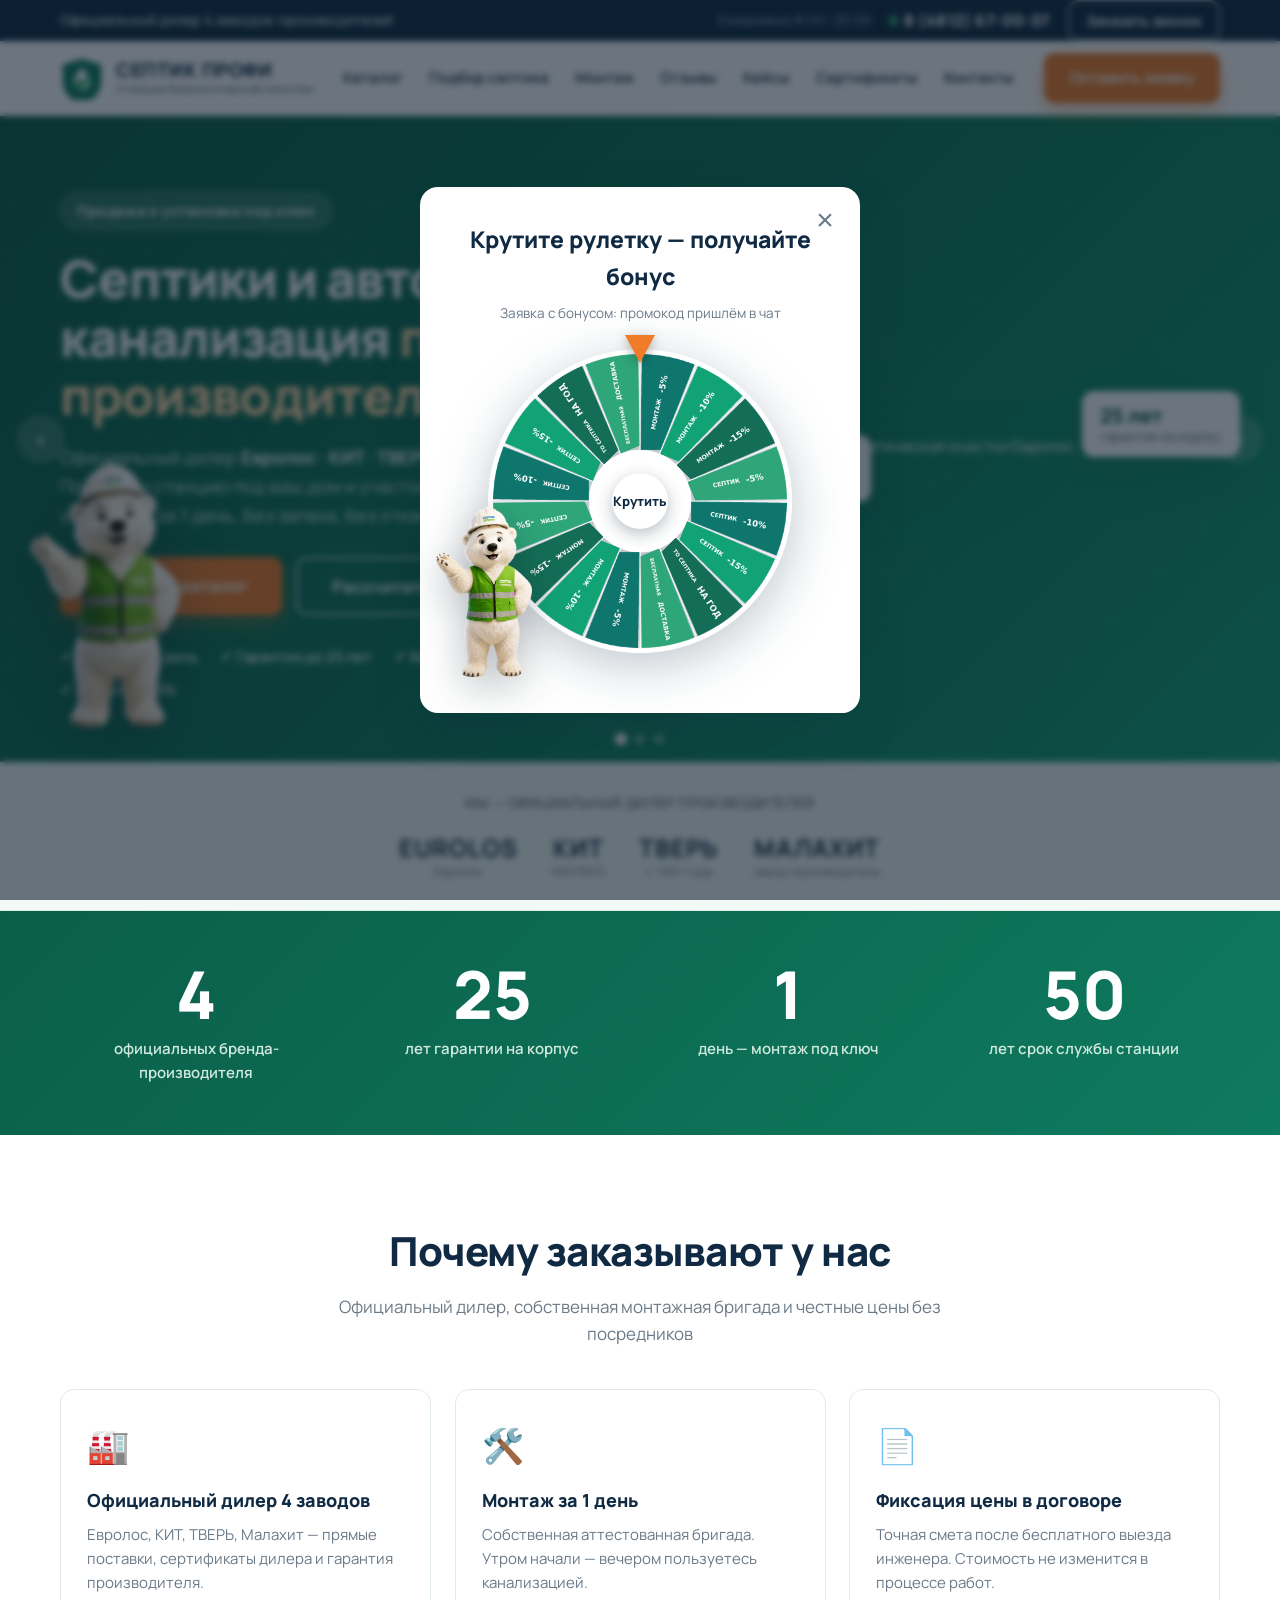
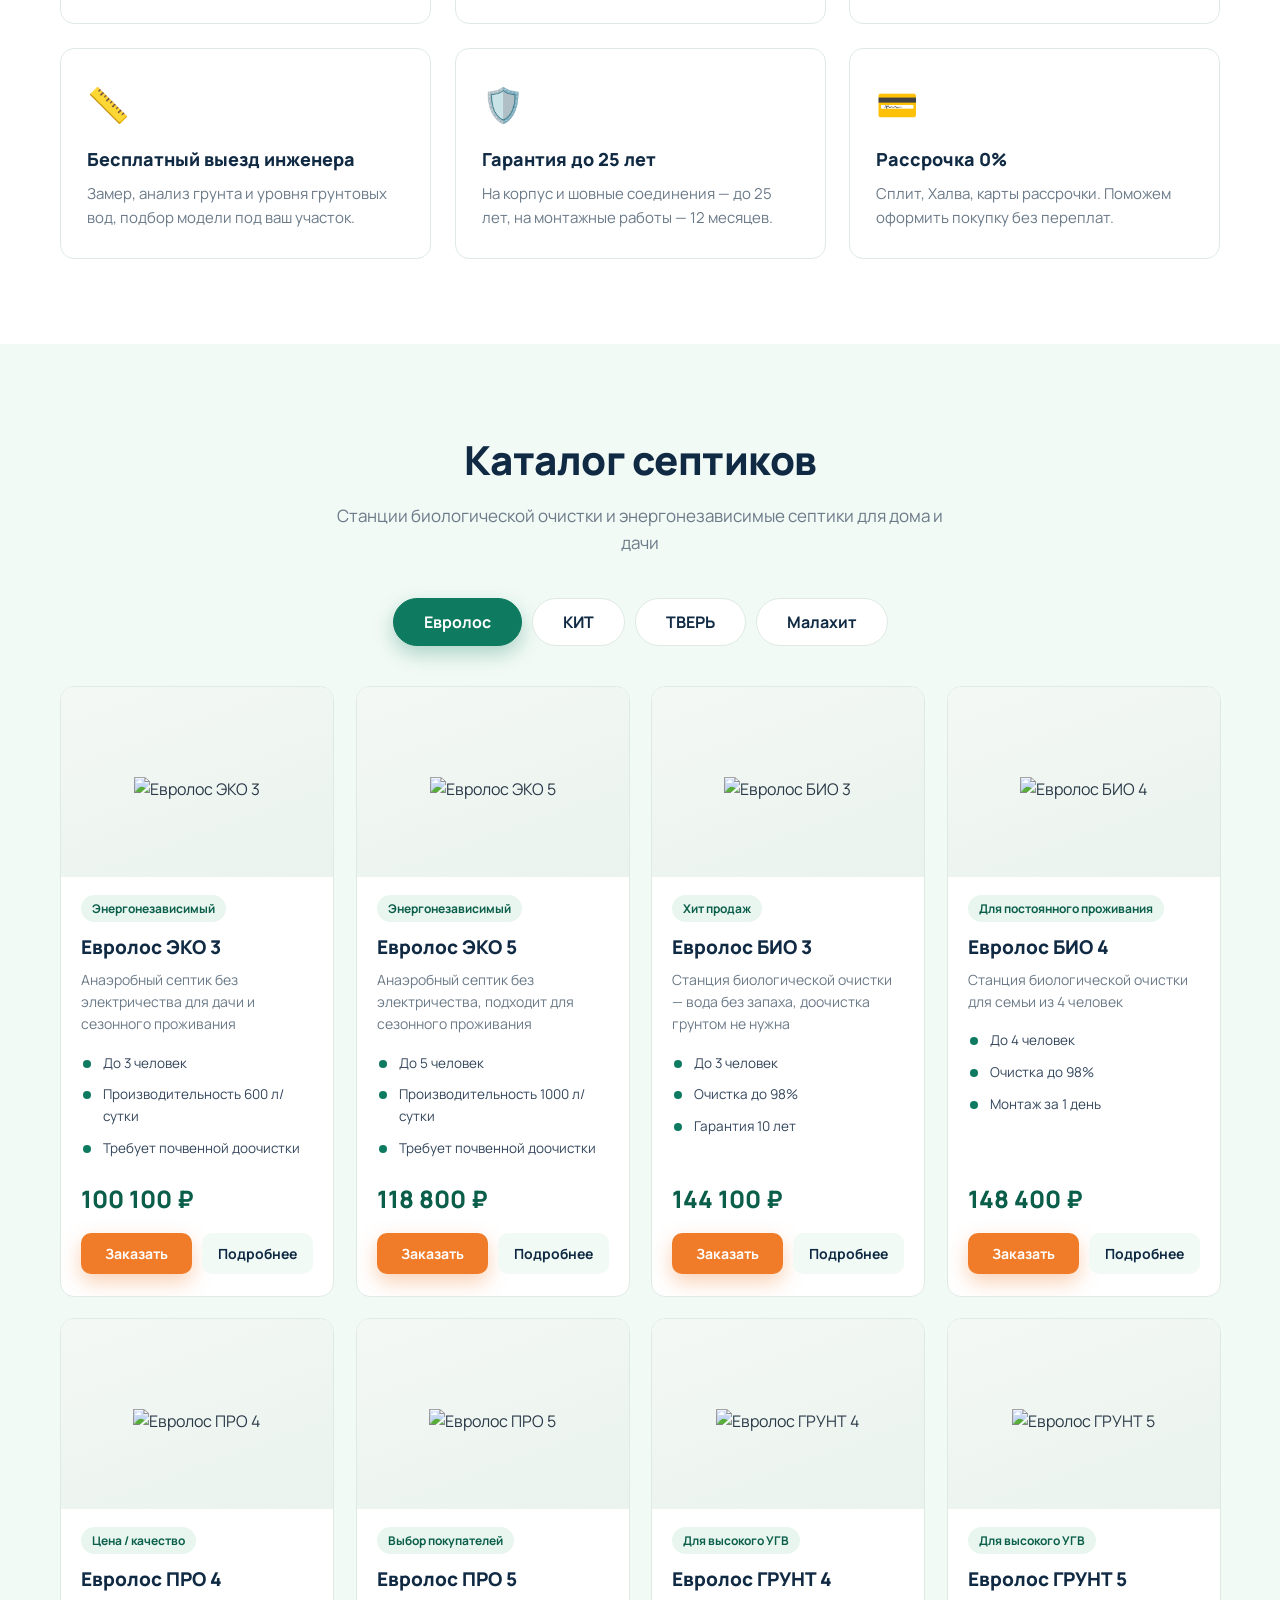
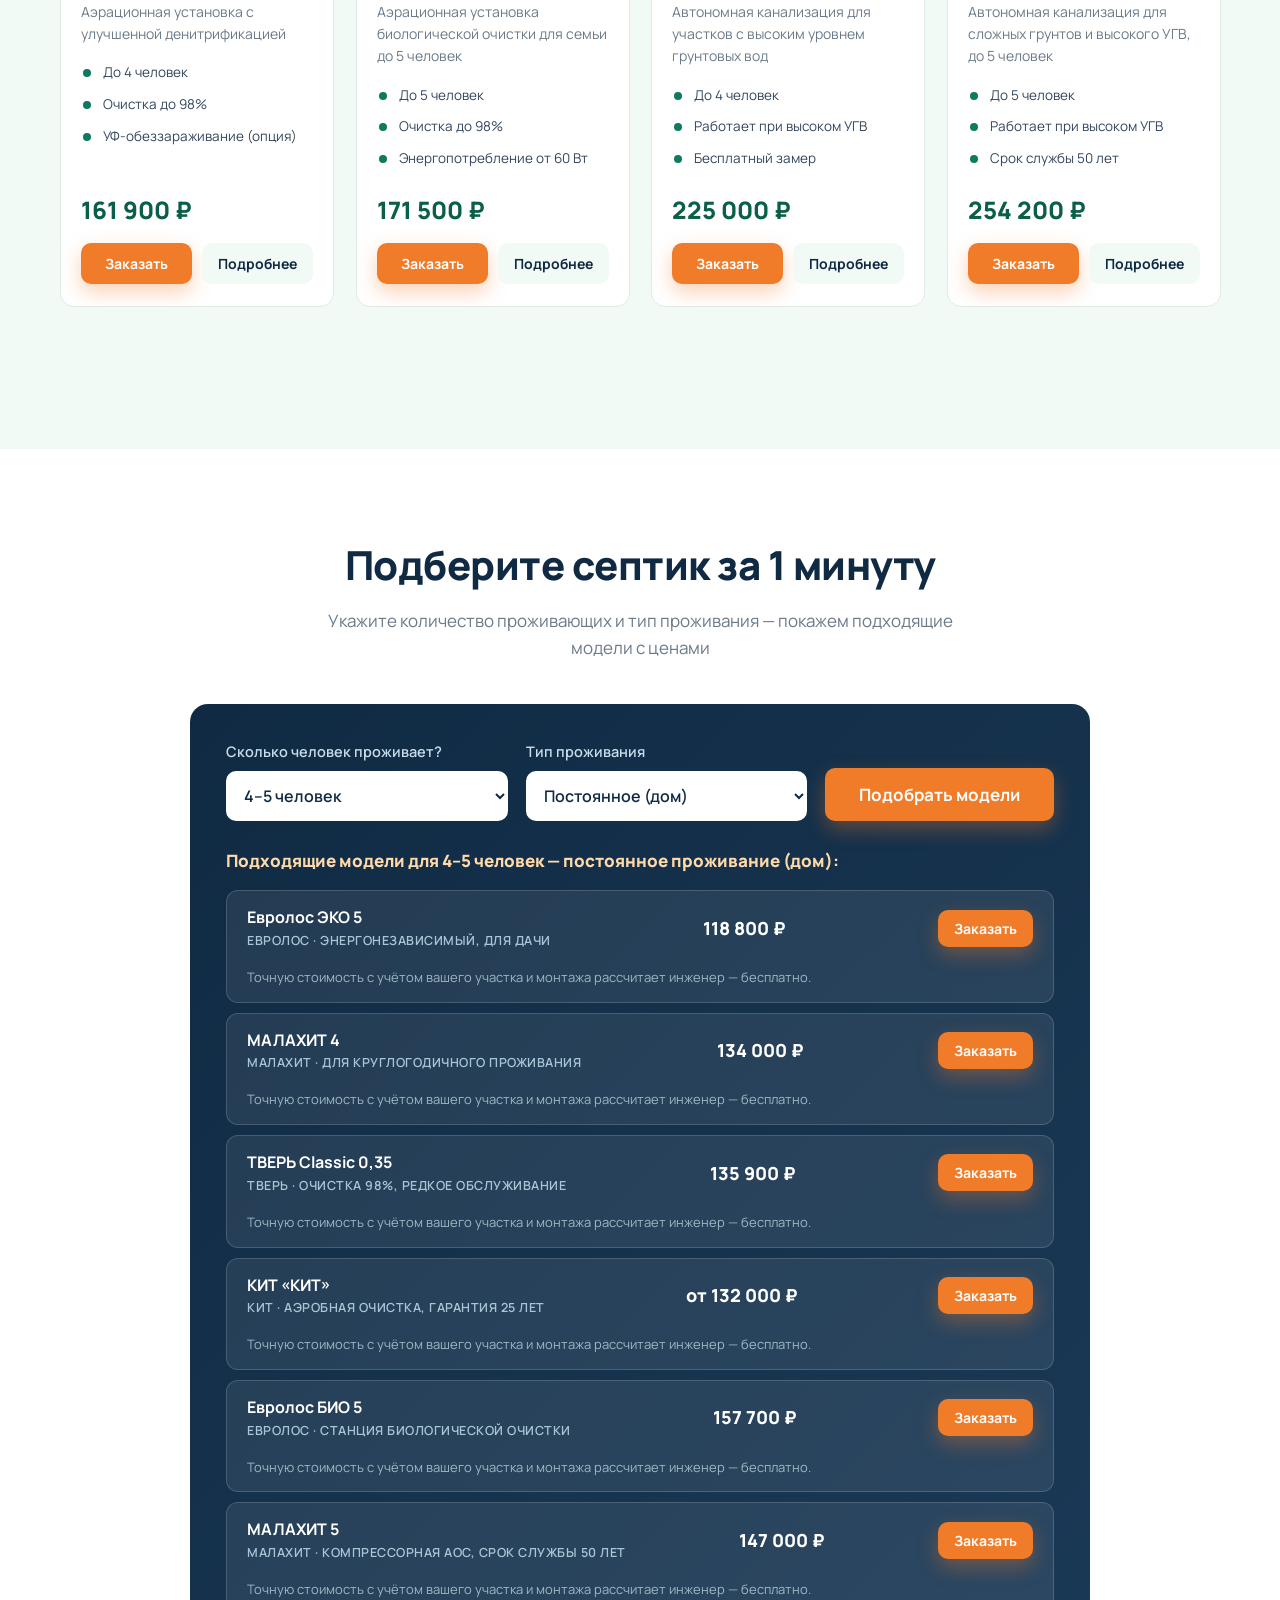
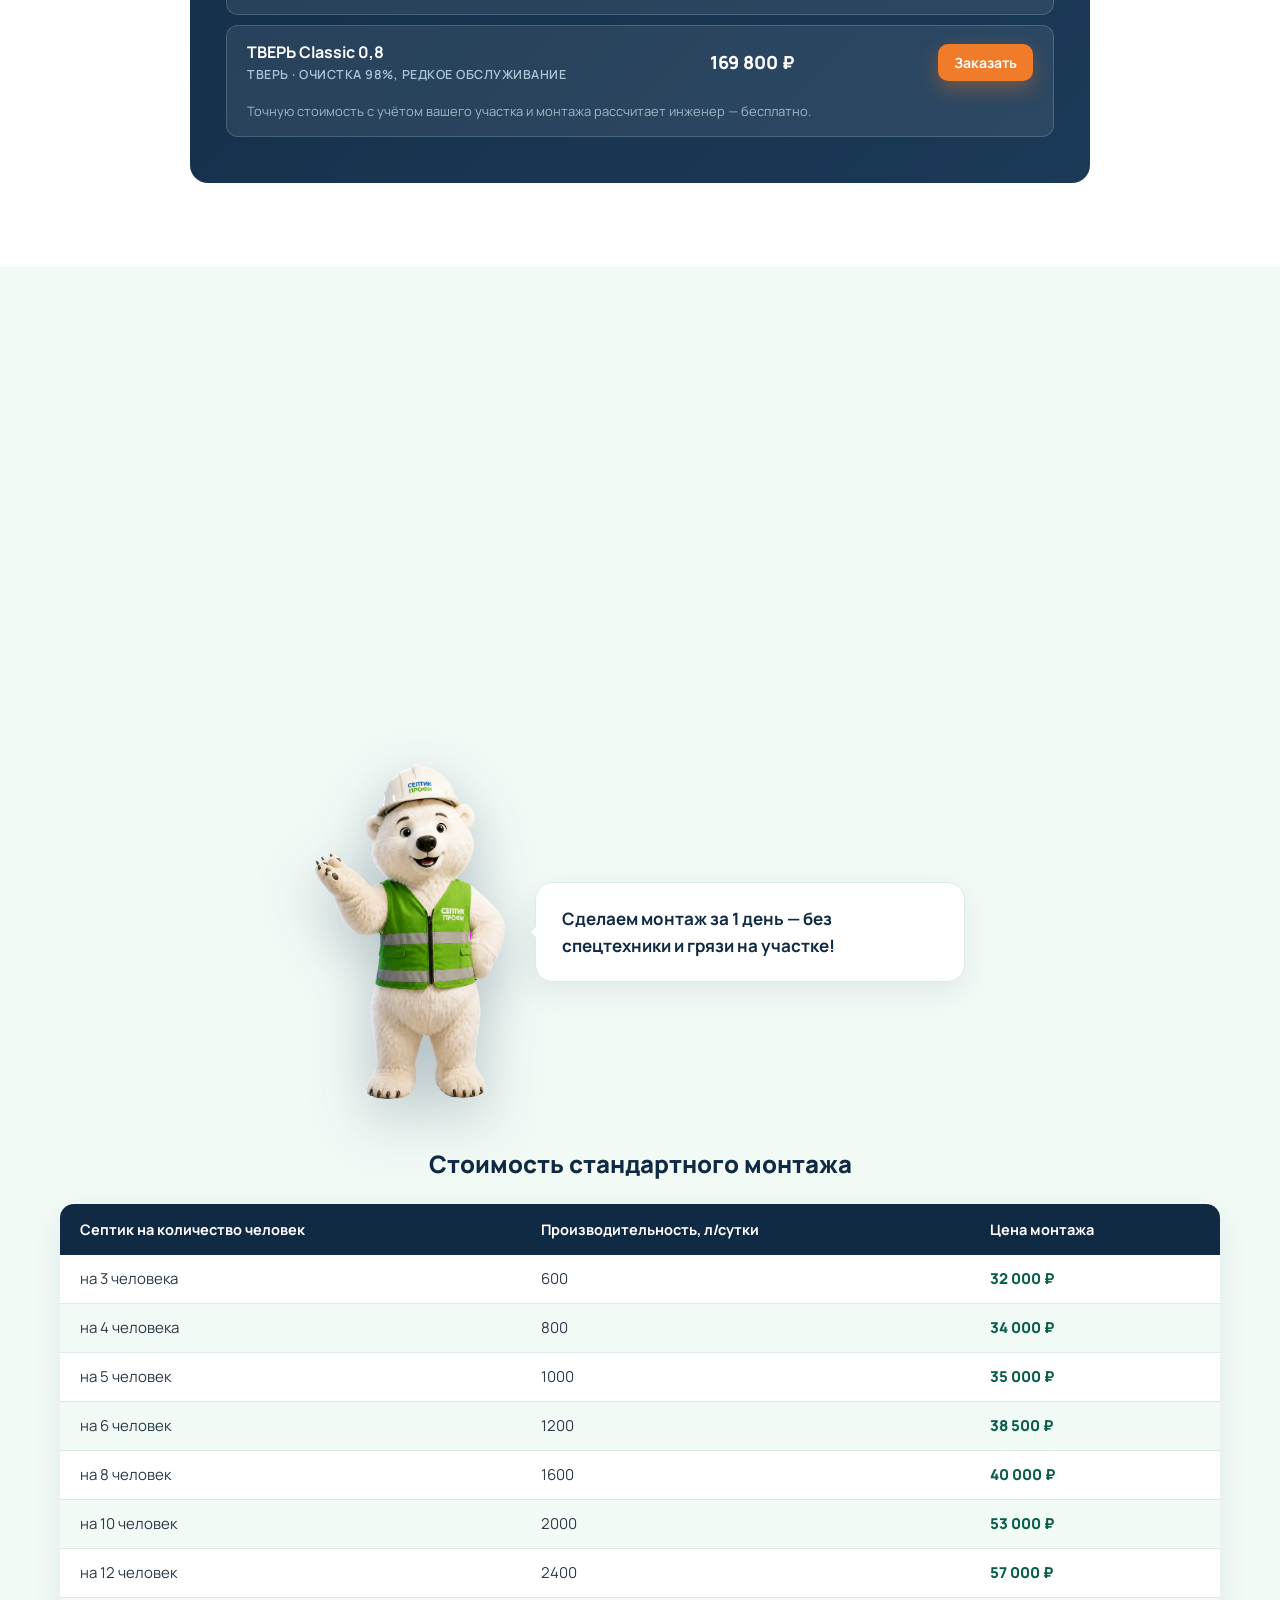
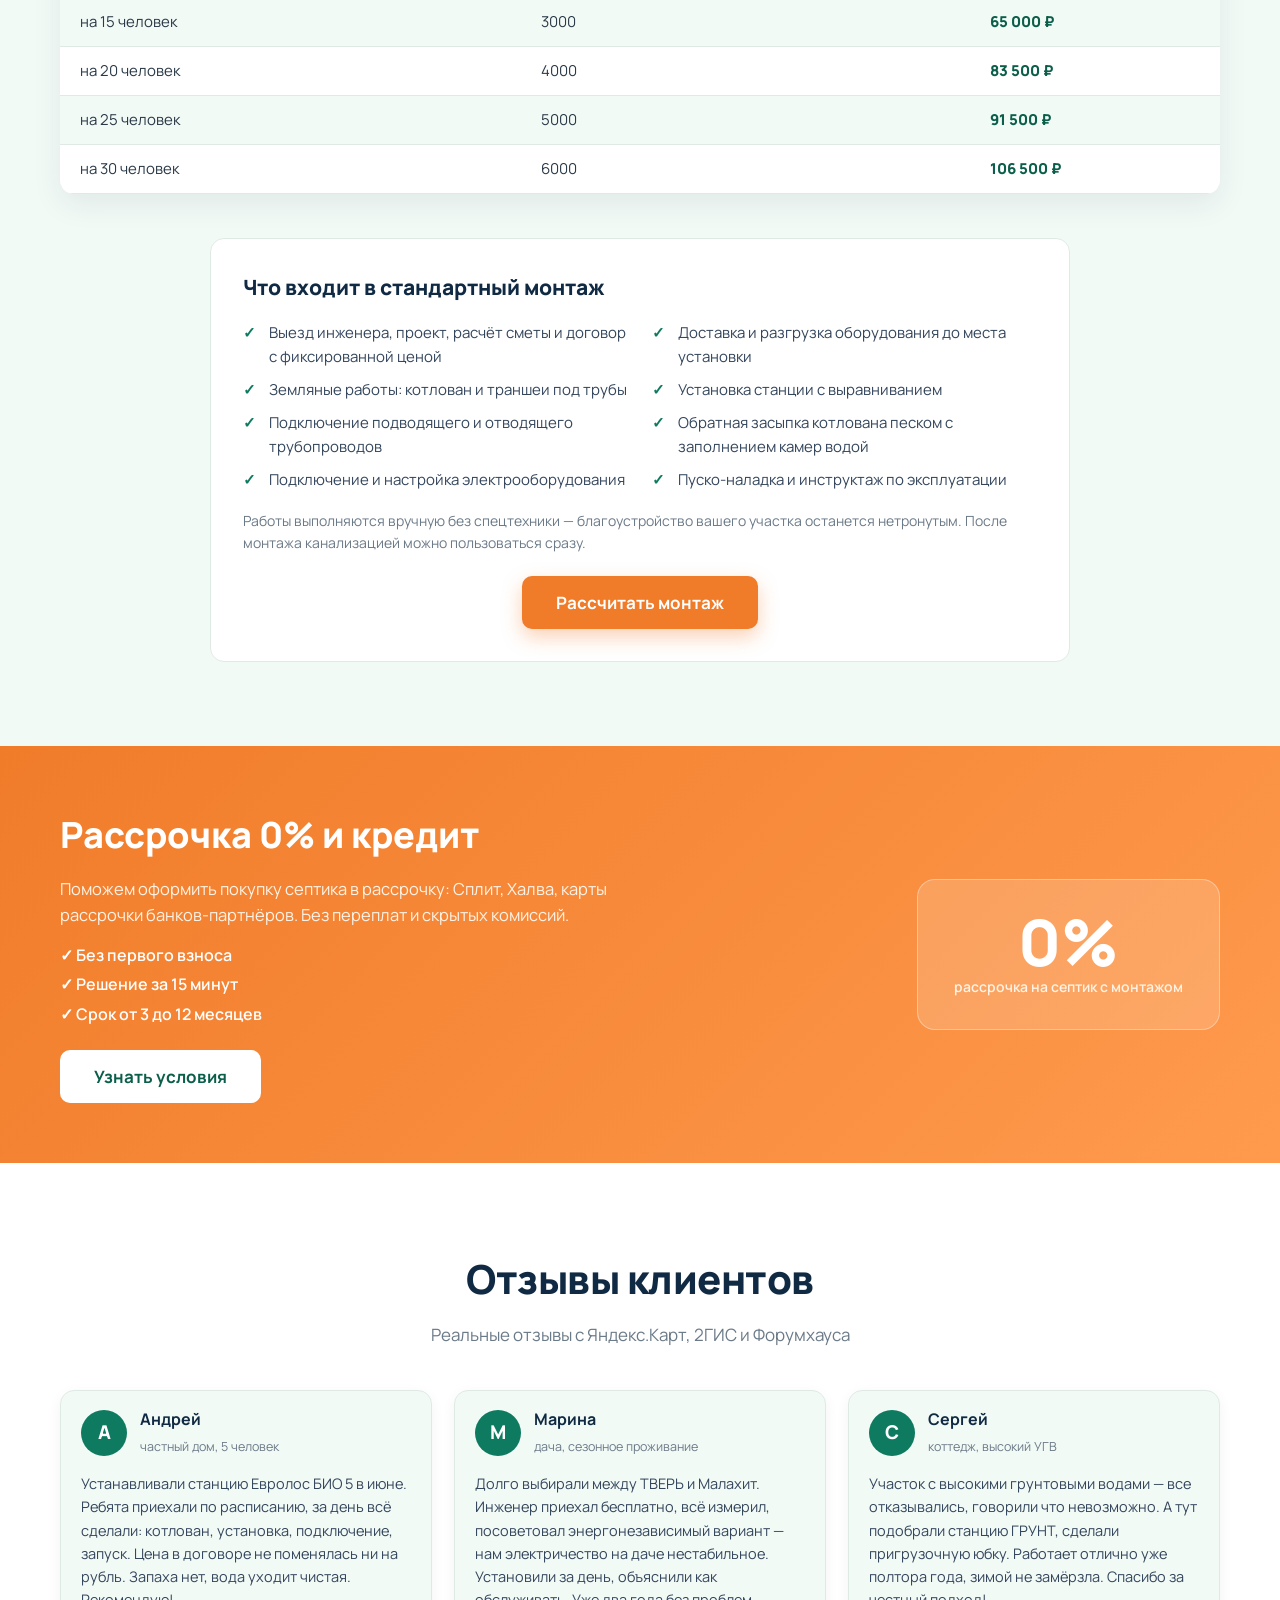
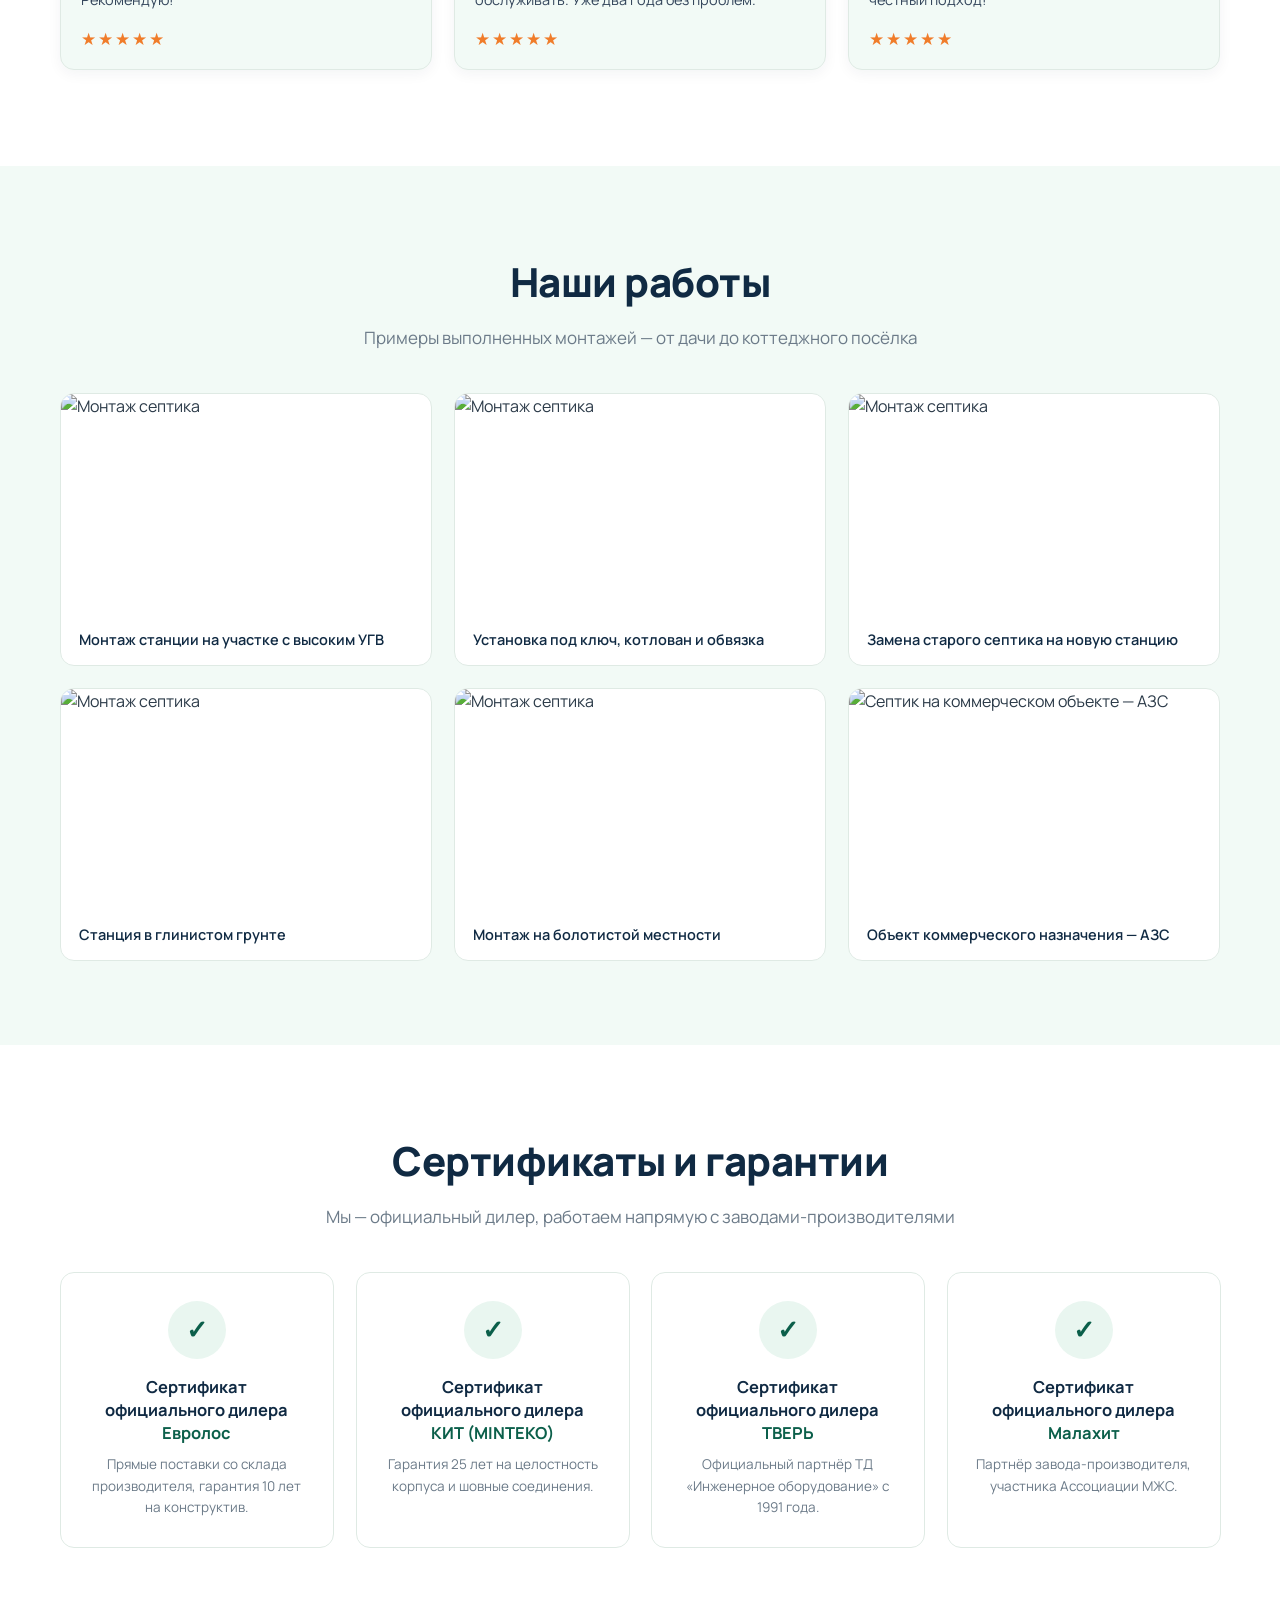
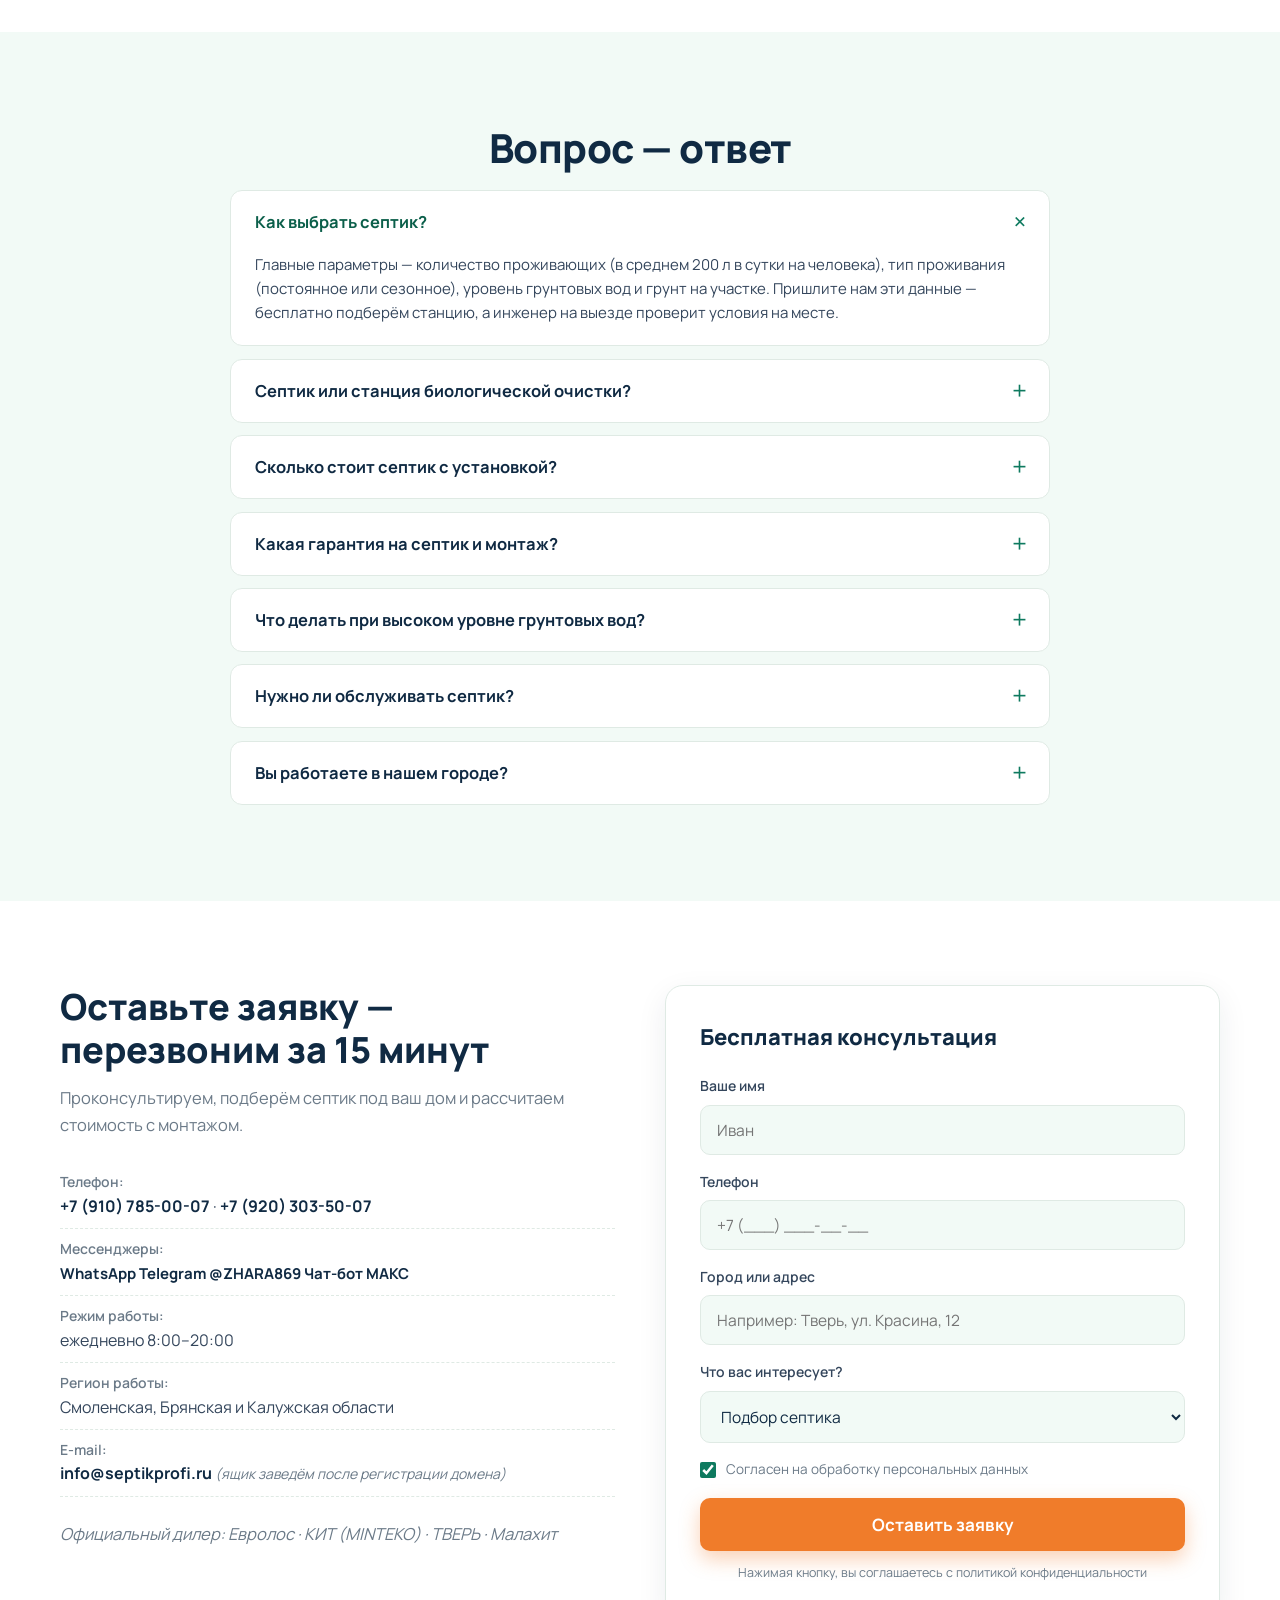
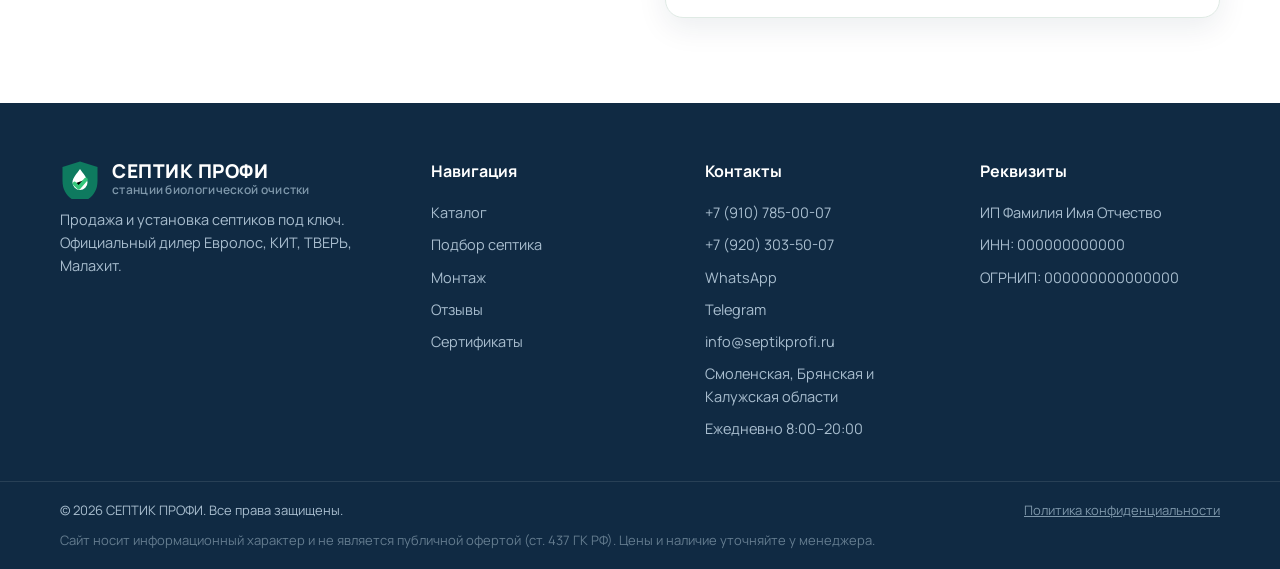
==== commit e83b0f0d: "Убрана секция «Услуги дренажа» и все материалы дренажной системы" ====
--- a/index.html
+++ b/index.html
@@ -53,7 +53,6 @@
     </a>
     <nav class="nav" id="nav">
       <a href="#catalog">Каталог</a>
-      <a href="#drain-services">Дренаж</a>
       <a href="#calc">Подбор септика</a>
       <a href="#install">Монтаж</a>
       <a href="#reviews">Отзывы</a>
@@ -248,198 +247,6 @@
         <p>Сплит, Халва, карты рассрочки. Поможем оформить покупку без переплат.</p>
       </div>
     </div>
-  </div>
-</section>
-
-<!-- ============ УСЛУГИ ДРЕНАЖА ============ -->
-<section class="drain-services" id="drain-services">
-  <div class="container">
-    <h2 class="section-title">Услуги дренажа</h2>
-    <p class="section-subtitle">Осушение участка, защита фундамента и водоотведение под ключ — вместе с септиками или отдельно одной командой. Выезд инженера, проект и смета — бесплатно.</p>
-
-      <div class="drain-intro">
-        <button class="btn btn--primary btn--lg" data-modal="modal-order" data-product="Дренажные системы под ключ">Рассчитать дренаж</button>
-      </div>
-
-      <div class="catalog-grid">
-
-        <article class="product-card" data-name="Дренаж участка" data-price="от 800 ₽/п.м" data-manufacturer="">
-          <div class="product-card__img"><img src="img/drain-uchastok.png" alt="Дренаж участка" loading="lazy"></div>
-          <div class="product-card__body">
-            <span class="product-card__tag">Осушение участка</span>
-            <h3 class="product-card__title">Дренаж участка</h3>
-            <p class="product-card__desc">Глубинный дренаж — отвод грунтовых вод, спасение от подтоплений и луж</p>
-            <ul class="product-card__specs">
-              <li>Глубина до 1,5 м</li>
-              <li>Труба ⌀110 с геотекстилем</li>
-              <li>Сброс в колодец или овраг</li>
-            </ul>
-            <div class="product-card__price">от 800 ₽/п.м</div>
-            <div class="product-card__actions">
-              <button class="btn btn--primary" data-modal="modal-order" data-product="Дренаж участка (от 800 ₽/п.м)">Заказать</button>
-              <button class="btn btn--ghost" data-modal="modal-order" data-product="Дренаж участка (от 800 ₽/п.м)">Подробнее</button>
-            </div>
-          </div>
-        </article>
-
-        <article class="product-card" data-name="Пристенный дренаж фундамента" data-price="от 1 700 ₽/п.м" data-manufacturer="">
-          <div class="product-card__img"><img src="img/drain-fundament.png" alt="Пристенный дренаж фундамента" loading="lazy"></div>
-          <div class="product-card__body">
-            <span class="product-card__tag">Защита фундамента</span>
-            <h3 class="product-card__title">Пристенный дренаж фундамента</h3>
-            <p class="product-card__desc">Отвод воды от стен и подвала — фундамент останется сухим на годы</p>
-            <ul class="product-card__specs">
-              <li>Трубы вдоль фундамента</li>
-              <li>Защита подвала и цоколя</li>
-              <li>Колодец с дренажным насосом</li>
-            </ul>
-            <div class="product-card__price">от 1 700 ₽/п.м</div>
-            <div class="product-card__actions">
-              <button class="btn btn--primary" data-modal="modal-order" data-product="Пристенный дренаж фундамента (от 1 700 ₽/п.м)">Заказать</button>
-              <button class="btn btn--ghost" data-modal="modal-order" data-product="Пристенный дренаж фундамента (от 1 700 ₽/п.м)">Подробнее</button>
-            </div>
-          </div>
-        </article>
-
-        <article class="product-card" data-name="Ливневая канализация" data-price="от 600 ₽/п.м" data-manufacturer="">
-          <div class="product-card__img"><img src="img/drain-livnevka.png" alt="Ливневая канализация" loading="lazy"></div>
-          <div class="product-card__body">
-            <span class="product-card__tag">Водоотведение</span>
-            <h3 class="product-card__title">Ливневая канализация</h3>
-            <p class="product-card__desc">Отвод дождевой и талой воды с крыши, дорожек и площадок</p>
-            <ul class="product-card__specs">
-              <li>Лотки и дождеприёмники</li>
-              <li>Отвод с крыши и дорожек</li>
-              <li>Сброс в колодец или овраг</li>
-            </ul>
-            <div class="product-card__price">от 600 ₽/п.м</div>
-            <div class="product-card__actions">
-              <button class="btn btn--primary" data-modal="modal-order" data-product="Ливневая канализация (от 600 ₽/п.м)">Заказать</button>
-              <button class="btn btn--ghost" data-modal="modal-order" data-product="Ливневая канализация (от 600 ₽/п.м)">Подробнее</button>
-            </div>
-          </div>
-        </article>
-
-        <article class="product-card" data-name="Дренажное поле для септика" data-price="от 900 ₽/п.м" data-manufacturer="">
-          <div class="product-card__img"><img src="img/drain-pole.png" alt="Дренажное поле для септика" loading="lazy"></div>
-          <div class="product-card__body">
-            <span class="product-card__tag">Доочистка стоков</span>
-            <h3 class="product-card__title">Дренажное поле для септика</h3>
-            <p class="product-card__desc">Поле фильтрации после септика — обязательный элемент для почвенной доочистки</p>
-            <ul class="product-card__specs">
-              <li>Траншеи с щебнем и трубами</li>
-              <li>Доочистка до 98%</li>
-              <li>Идеально в паре с нашим септиком</li>
-            </ul>
-            <div class="product-card__price">от 900 ₽/п.м</div>
-            <div class="product-card__actions">
-              <button class="btn btn--primary" data-modal="modal-order" data-product="Дренажное поле для септика (от 900 ₽/п.м)">Заказать</button>
-              <button class="btn btn--ghost" data-modal="modal-order" data-product="Дренажное поле для септика (от 900 ₽/п.м)">Подробнее</button>
-            </div>
-          </div>
-        </article>
-
-        <article class="product-card" data-name="Смотровые и приёмные колодцы" data-price="от 8 900 ₽/шт" data-manufacturer="">
-          <div class="product-card__img"><img src="img/drain-well.png" alt="Смотровые и приёмные колодцы" loading="lazy"></div>
-          <div class="product-card__body">
-            <span class="product-card__tag">Обслуживание системы</span>
-            <h3 class="product-card__title">Смотровые и приёмные колодцы</h3>
-            <p class="product-card__desc">Для ревизии, откачки и сбора воды — пластиковые и бетонные</p>
-            <ul class="product-card__specs">
-              <li>Пластик и бетон</li>
-              <li>Ревизия и откачка</li>
-              <li>Люк под газон или плитку</li>
-            </ul>
-            <div class="product-card__price">от 8 900 ₽/шт</div>
-            <div class="product-card__actions">
-              <button class="btn btn--primary" data-modal="modal-order" data-product="Смотровые колодцы (от 8 900 ₽/шт)">Заказать</button>
-              <button class="btn btn--ghost" data-modal="modal-order" data-product="Смотровые колодцы (от 8 900 ₽/шт)">Подробнее</button>
-            </div>
-          </div>
-        </article>
-
-        <article class="product-card" data-name="Мягкая отмостка" data-price="от 1 000 ₽/п.м" data-manufacturer="">
-          <div class="product-card__img"><img src="img/drain-otmostka.png" alt="Мягкая отмостка" loading="lazy"></div>
-          <div class="product-card__body">
-            <span class="product-card__tag">Защита от воды</span>
-            <h3 class="product-card__title">Мягкая отмостка</h3>
-            <p class="product-card__desc">Отвод воды от стен дома по периметру — просто и красиво</p>
-            <ul class="product-card__specs">
-              <li>Геомембрана и отлив</li>
-              <li>Не трескается зимой</li>
-              <li>Можно засеять газон</li>
-            </ul>
-            <div class="product-card__price">от 1 000 ₽/п.м</div>
-            <div class="product-card__actions">
-              <button class="btn btn--primary" data-modal="modal-order" data-product="Мягкая отмостка (от 1 000 ₽/п.м)">Заказать</button>
-              <button class="btn btn--ghost" data-modal="modal-order" data-product="Мягкая отмостка (от 1 000 ₽/п.м)">Подробнее</button>
-            </div>
-          </div>
-        </article>
-
-      </div>
-
-      <div class="drain-benefits">
-        <div class="drain-benefit"><span class="drain-benefit__icon">🚙</span><h4>Выезд и замер</h4><p>Инженер приедет и всё рассчитает — бесплатно</p></div>
-        <div class="drain-benefit"><span class="drain-benefit__icon">📐</span><h4>Проект и смета</h4><p>Подробная смета до начала работ — бесплатно</p></div>
-        <div class="drain-benefit"><span class="drain-benefit__icon">🧱</span><h4>Материалы и монтаж</h4><p>Всё под ключ: трубы, геотекстиль, колодцы</p></div>
-        <div class="drain-benefit"><span class="drain-benefit__icon">🛡</span><h4>Гарантия</h4><p>Гарантия по договору до 3 лет на работы</p></div>
-        <div class="drain-benefit"><span class="drain-benefit__icon">🤝</span><h4>Одна команда</h4><p>Септик и дренаж — один подрядчик и один договор</p></div>
-      </div>
-
-      <div class="drain-steps">
-        <div class="drain-step"><span class="drain-step__num">1</span><h4>Заявка</h4><p>Оставьте телефон — перезвоним за 15 минут</p></div>
-        <div class="drain-step"><span class="drain-step__num">2</span><h4>Замер и смета</h4><p>Инженер приедет, рассчитает смету — бесплатно</p></div>
-        <div class="drain-step"><span class="drain-step__num">3</span><h4>Монтаж</h4><p>Работы под ключ за 1–3 дня по зафиксированной смете</p></div>
-        <div class="drain-step"><span class="drain-step__num">4</span><h4>Гарантия</h4><p>По договору + сервисное обслуживание</p></div>
-      </div>
-
-      <div class="drain-estimate">
-        <h3>Пример сметы выполненной работы</h3>
-        <p class="drain-estimate__sub">Объект: дренаж участка 10 соток + ливневка (Смоленская область)</p>
-        <table class="estimate-table">
-          <thead><tr><th>Работы</th><th>Объём</th><th>Стоимость</th></tr></thead>
-          <tbody>
-            <tr><td>Дренаж глубинный (трубы, геотекстиль, монтаж)</td><td>120 п.м</td><td>96 000 ₽</td></tr>
-            <tr><td>Ливневая канализация (лотки, дождеприёмники)</td><td>45 п.м</td><td>27 000 ₽</td></tr>
-            <tr><td>Колодцы смотровые</td><td>2 шт</td><td>17 800 ₽</td></tr>
-            <tr><td>Дождеприёмники</td><td>4 шт</td><td>4 000 ₽</td></tr>
-            <tr class="estimate-table__total"><td>Итого под ключ</td><td></td><td>144 800 ₽</td></tr>
-          </tbody>
-        </table>
-        <p class="drain-estimate__note">Срок монтажа — 3 дня. Смета фиксируется в договоре и не меняется в процессе работ.</p>
-      </div>
-
-      <div class="drain-works">
-        <div class="work-card">
-          <img src="img/work-1.png" alt="Дренаж участка 10 соток" loading="lazy">
-          <div class="work-card__body"><h4>Участок 10 соток</h4><p>Смоленский район · глубинный дренаж 120 п.м + 2 колодца</p></div>
-        </div>
-        <div class="work-card">
-          <img src="img/work-2.png" alt="Пристенный дренаж и ливневка" loading="lazy">
-          <div class="work-card__body"><h4>Дом 120 м²</h4><p>Вязьма · пристенный дренаж + ливневая канализация</p></div>
-        </div>
-        <div class="work-card">
-          <img src="img/work-3.png" alt="Септик с дренажным полем" loading="lazy">
-          <div class="work-card__body"><h4>Дом для круглогодичного проживания</h4><p>Рославль · септик + дренажное поле для доочистки</p></div>
-        </div>
-      </div>
-
-      <div class="drain-reviews">
-        <h3>Отзывы клиентов</h3>
-        <div class="review-card"><p class="review-card__text">«Заказывали септик и дренаж вместе. Сделали за 3 дня, всё строго по смете — участок больше не подтапливает. Рекомендую!»</p><p class="review-card__author">Андрей, Смоленск</p></div>
-        <div class="review-card"><p class="review-card__text">«Весной вода стояла на участке до середины мая. Ребята сделали дренаж и ливневку — теперь сухо даже после сильных дождей. Спасибо!»</p><p class="review-card__author">Елена, Вязьма</p></div>
-        <div class="review-card"><p class="review-card__text">«Понравилось, что всё делает одна команда: септик, дренажное поле, колодцы. Через год приехали на бесплатное обслуживание без напоминаний.»</p><p class="review-card__author">Сергей, Рославль</p></div>
-      </div>
-
-      <div class="mascot-tip">
-        <img src="mascot.png" alt="Маскот СЕПТИК ПРОФИ" class="mascot-tip__img">
-        <div class="mascot-tip__body">
-          <h3>Совет от Мишки 🐻</h3>
-          <p>Закажите <b>септик и дренажное поле вместе</b> — один выезд инженера, скидка до 10% и гарантия на всю систему по одному договору.</p>
-          <button class="btn btn--light" data-modal="modal-order" data-product="Септик + дренаж (комплекс, скидка до 10%)">Рассчитать стоимость</button>
-        </div>
-      </div>
   </div>
 </section>
 
@@ -1392,7 +1199,6 @@
     <div class="footer__col">
       <h4>Навигация</h4>
       <a href="#catalog">Каталог</a>
-      <a href="#drain-services">Дренаж</a>
       <a href="#calc">Подбор септика</a>
       <a href="#install">Монтаж</a>
       <a href="#reviews">Отзывы</a>
--- a/css/styles.css
+++ b/css/styles.css
@@ -763,58 +763,9 @@
   .stats__grid { grid-template-columns: repeat(2, 1fr); gap: 26px 14px; }
 }
 
-/* ===== ДРЕНАЖНЫЕ СИСТЕМЫ ===== */
-.drain-intro { max-width: 780px; margin: 0 auto 30px; text-align: center; }
-.drain-intro h2 { font-size: 30px; line-height: 1.25; color: var(--navy); margin-bottom: 12px; }
-.drain-intro p { color: var(--muted); font-size: 16px; line-height: 1.65; margin-bottom: 18px; }
 .btn--lg { padding: 15px 34px; font-size: 17px; }
 
-.drain-benefits { display: grid; grid-template-columns: repeat(auto-fit, minmax(180px, 1fr)); gap: 14px; margin: 32px 0; }
-.drain-benefit { background: var(--bg-soft); border: 1px solid var(--line); border-radius: var(--radius); padding: 18px; }
-.drain-benefit__icon { font-size: 26px; line-height: 1; }
-.drain-benefit h4 { margin: 10px 0 5px; color: var(--navy); font-size: 15px; }
-.drain-benefit p { margin: 0; color: var(--muted); font-size: 13px; line-height: 1.5; }
-
-.drain-steps { display: grid; grid-template-columns: repeat(auto-fit, minmax(215px, 1fr)); gap: 14px; margin-bottom: 32px; }
-.drain-step { position: relative; background: #fff; border: 1px solid var(--line); border-radius: var(--radius); padding: 20px 18px 16px; }
-.drain-step__num { position: absolute; top: -14px; left: 16px; width: 30px; height: 30px; border-radius: 50%; background: var(--green); color: #fff; font-weight: 800; display: flex; align-items: center; justify-content: center; font-size: 15px; box-shadow: 0 4px 12px rgba(14, 122, 95, .35); }
-.drain-step h4 { margin: 8px 0 6px; color: var(--navy); font-size: 15px; }
-.drain-step p { margin: 0; color: var(--muted); font-size: 13px; line-height: 1.5; }
-
-.drain-estimate { background: #fff; border: 1px solid var(--line); border-radius: var(--radius); padding: 22px 24px; margin-bottom: 32px; box-shadow: var(--shadow); }
-.drain-estimate h3 { margin: 0 0 6px; color: var(--navy); font-size: 20px; }
-.drain-estimate__sub { margin: 0 0 16px; color: var(--muted); font-size: 14px; }
-.estimate-table { width: 100%; border-collapse: collapse; }
-.estimate-table th, .estimate-table td { text-align: left; padding: 11px 12px; border-bottom: 1px solid var(--line); font-size: 14px; }
-.estimate-table th { color: var(--muted); font-weight: 600; font-size: 13px; }
-.estimate-table td:last-child, .estimate-table th:last-child { text-align: right; white-space: nowrap; }
-.estimate-table__total td { font-weight: 800; color: var(--green); font-size: 16px; border-bottom: none; }
-.drain-estimate__note { margin: 12px 0 0; color: var(--muted); font-size: 13px; }
-
-.drain-works { display: grid; grid-template-columns: repeat(auto-fit, minmax(240px, 1fr)); gap: 18px; margin-bottom: 32px; }
-.work-card { background: #fff; border: 1px solid var(--line); border-radius: var(--radius); overflow: hidden; }
-.work-card img { width: 100%; height: 190px; object-fit: cover; display: block; }
-.work-card__body { padding: 14px 16px 16px; }
-.work-card__body h4 { margin: 0 0 5px; color: var(--navy); font-size: 15px; }
-.work-card__body p { margin: 0; color: var(--muted); font-size: 13px; line-height: 1.5; }
-
-.drain-reviews { margin-bottom: 32px; }
-.drain-reviews h3 { margin: 0 0 14px; color: var(--navy); font-size: 20px; }
 .review-card { background: var(--bg-soft); border: 1px solid var(--line); border-radius: var(--radius); padding: 16px 20px; margin-bottom: 12px; }
 .review-card__text { margin: 0 0 8px; color: var(--text); font-size: 14px; line-height: 1.6; }
 .review-card__author { margin: 0; color: var(--green); font-weight: 700; font-size: 13px; }
 
-.mascot-tip { display: flex; align-items: center; gap: 26px; background: linear-gradient(120deg, var(--teal), var(--green)); border-radius: 18px; padding: 24px 30px; color: #fff; box-shadow: var(--shadow-lg); }
-.mascot-tip__img { width: 128px; height: auto; flex: 0 0 auto; border-radius: 14px; box-shadow: 0 10px 30px rgba(0, 0, 0, .25); }
-.mascot-tip__body h3 { margin: 0 0 8px; font-size: 21px; }
-.mascot-tip__body p { margin: 0 0 16px; font-size: 15px; line-height: 1.6; opacity: .95; }
-.mascot-tip .btn--light { background: #fff; color: var(--green-dark); }
-
-@media (max-width: 640px) {
-  .mascot-tip { flex-direction: column; text-align: center; }
-  .drain-intro h2 { font-size: 24px; }
-}
-
-/* ===== УСЛУГИ ДРЕНАЖА (отдельная секция) ===== */
-.drain-services { padding: 70px 0; }
-.drain-services .section-subtitle { max-width: 760px; margin-left: auto; margin-right: auto; }
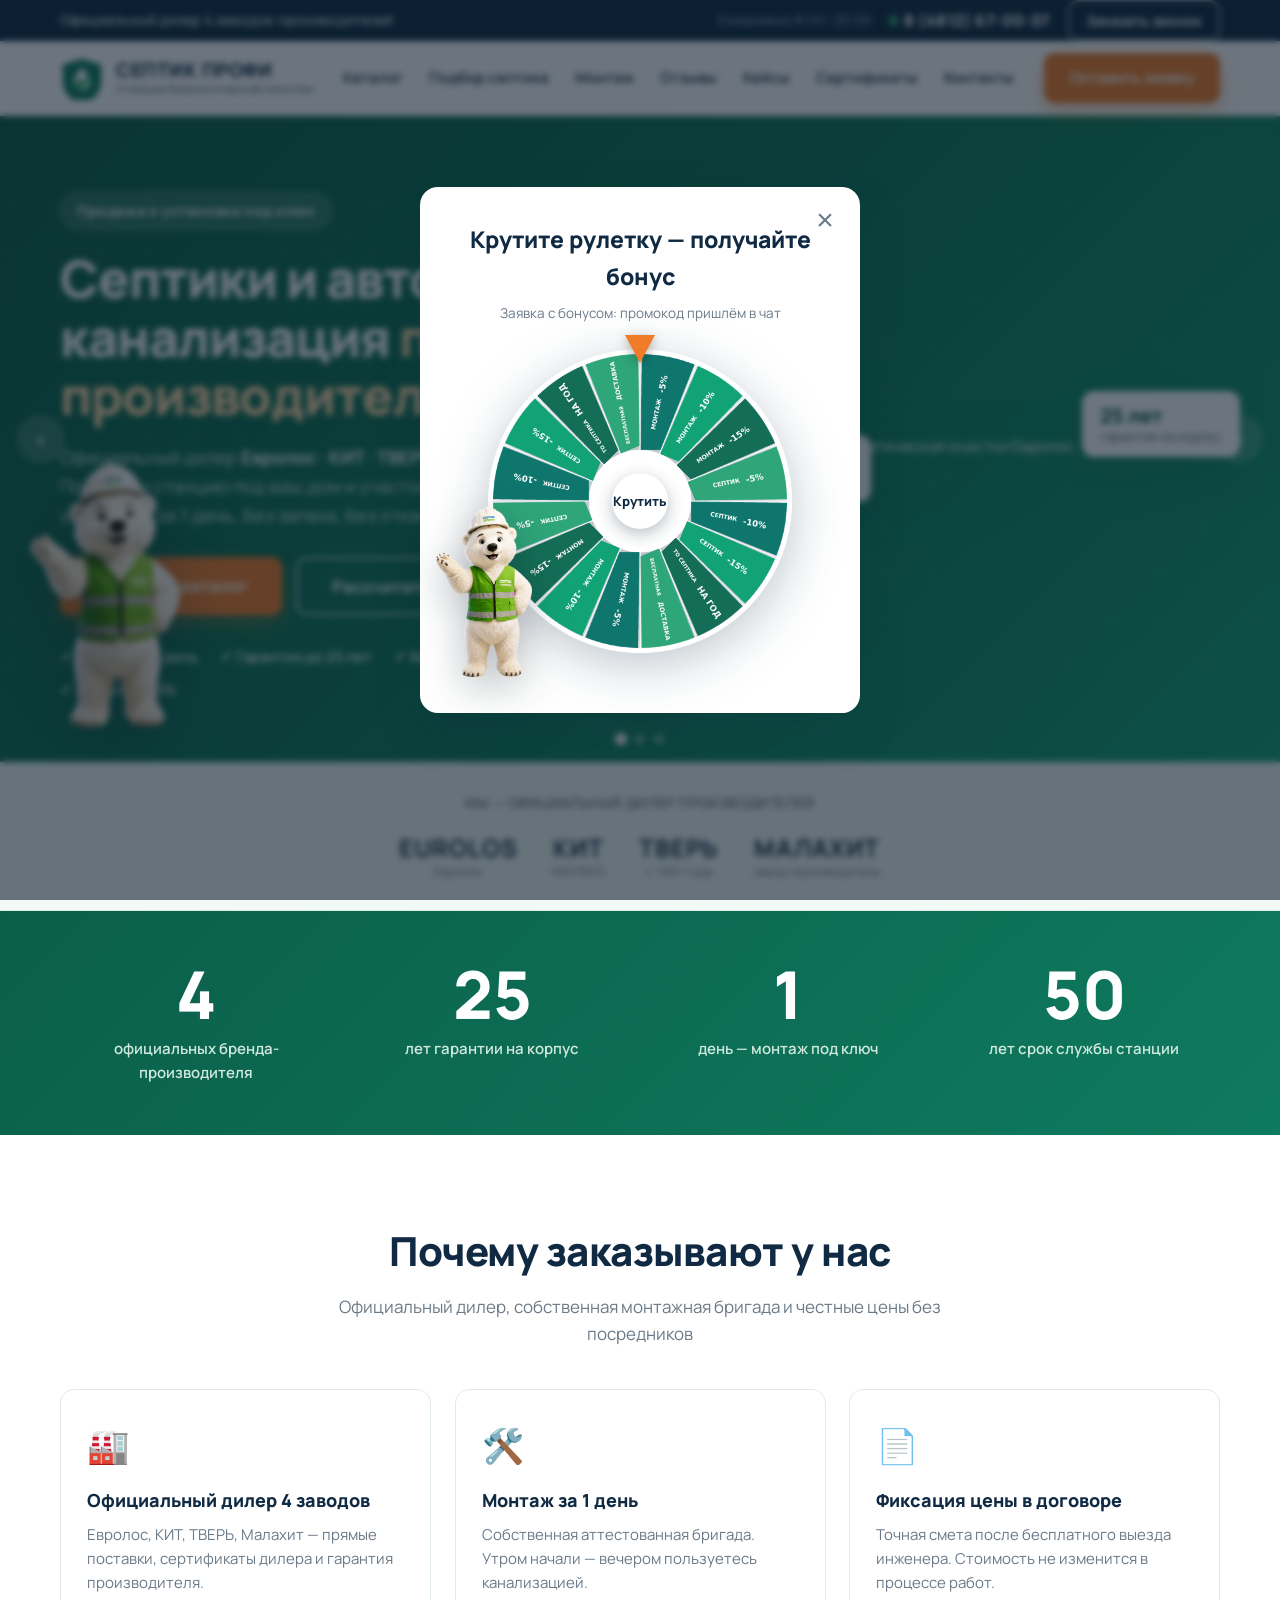
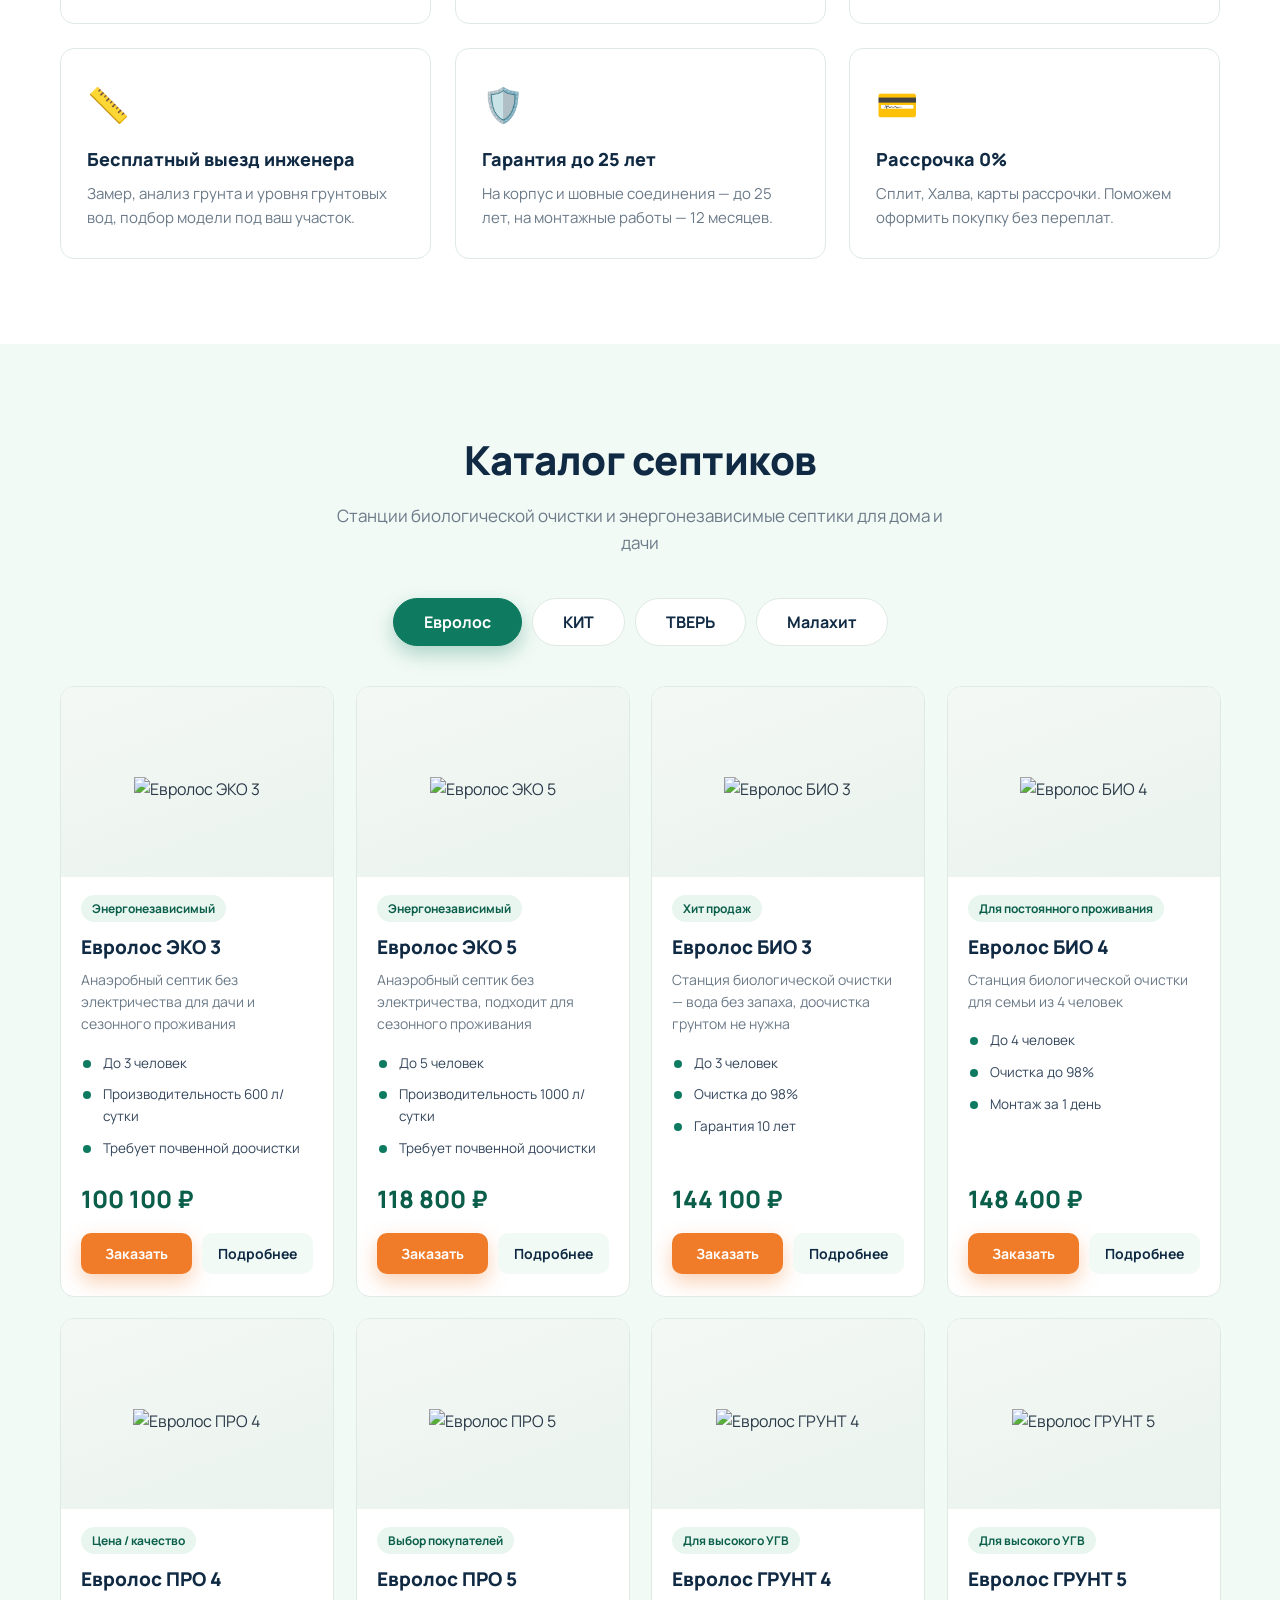
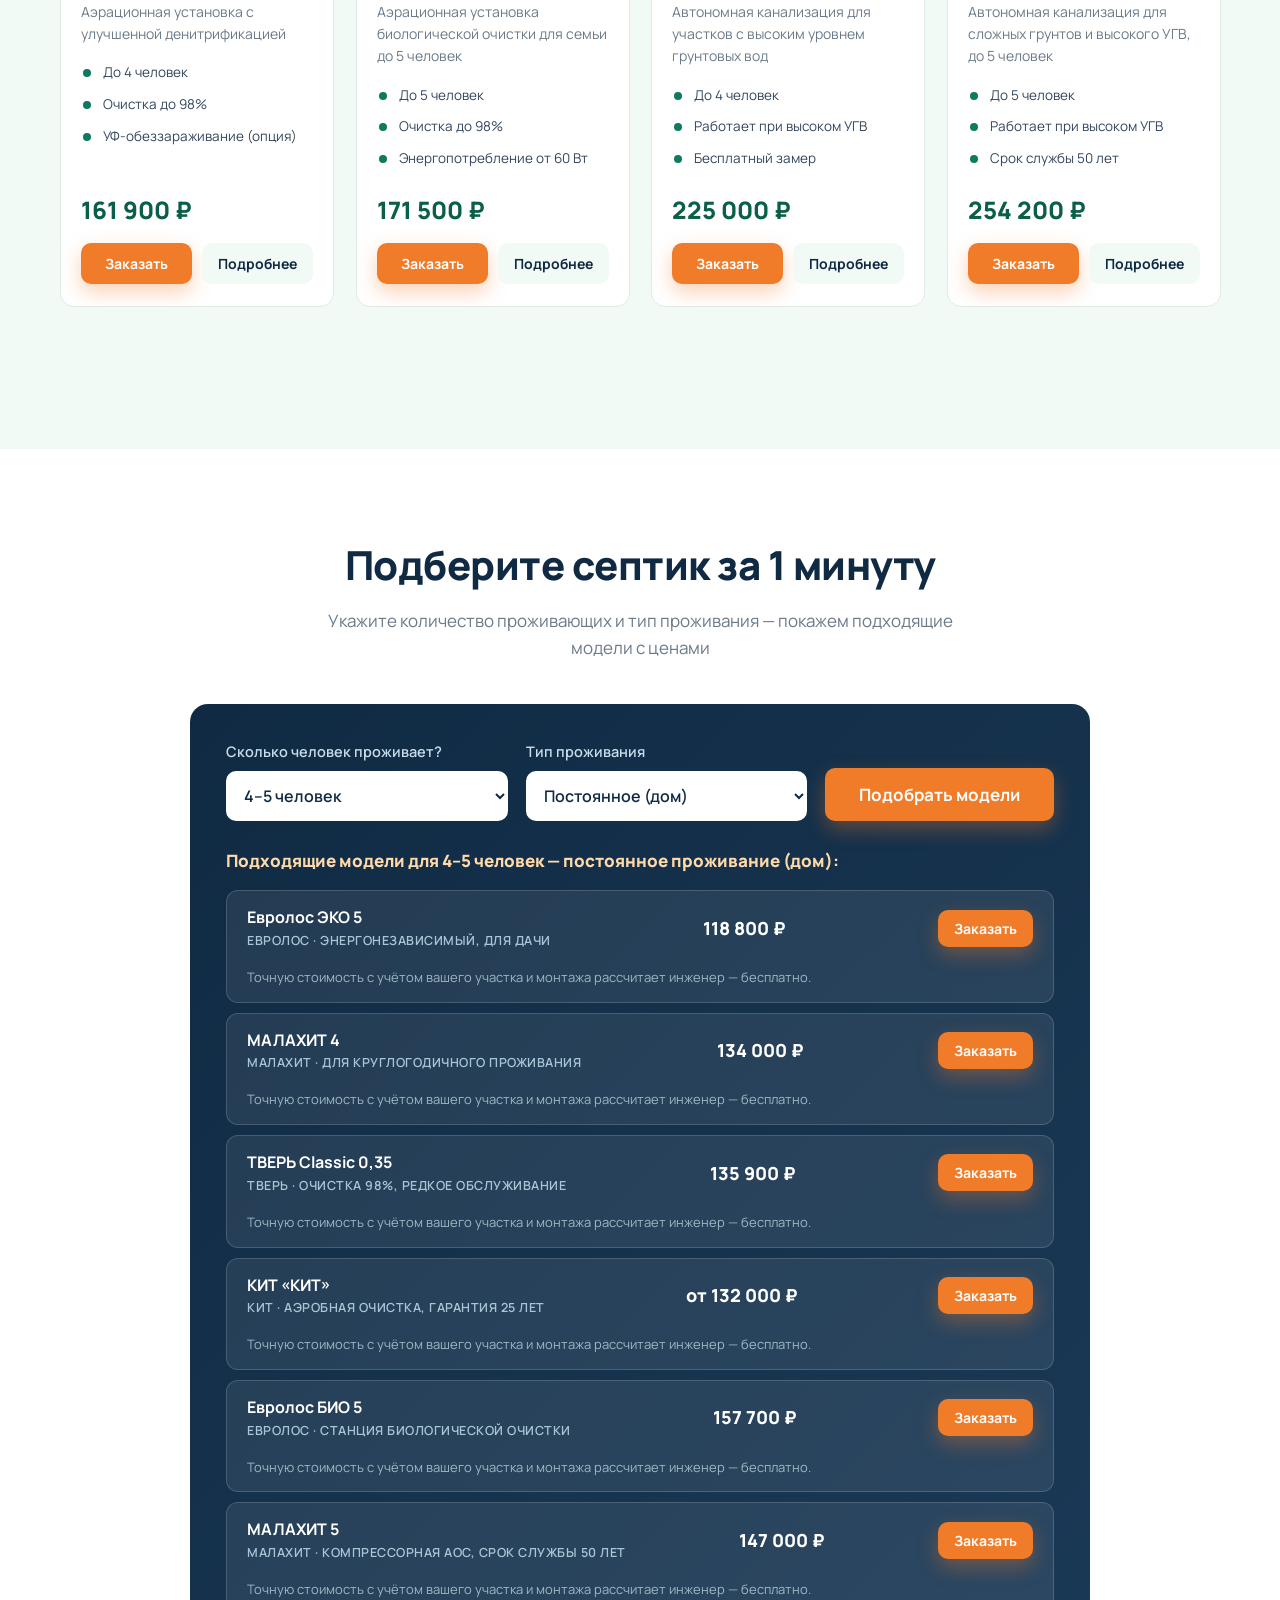
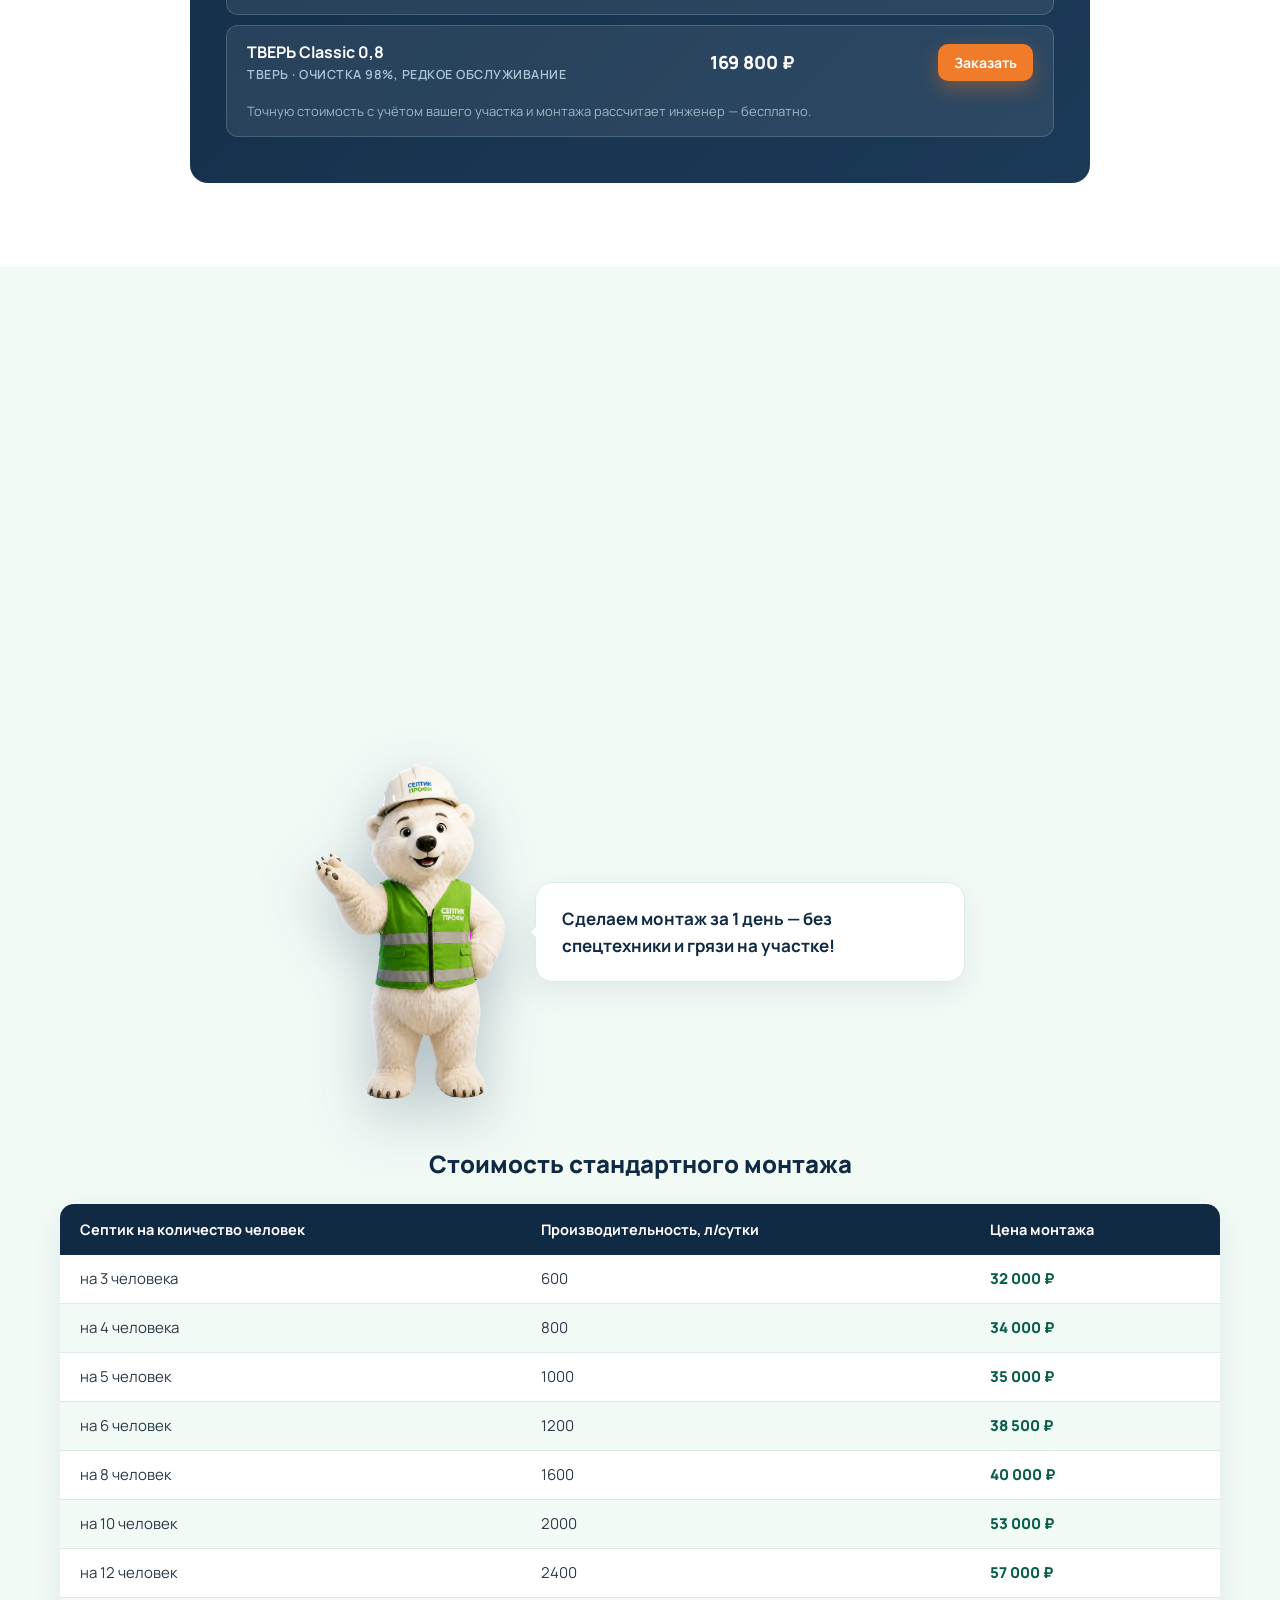
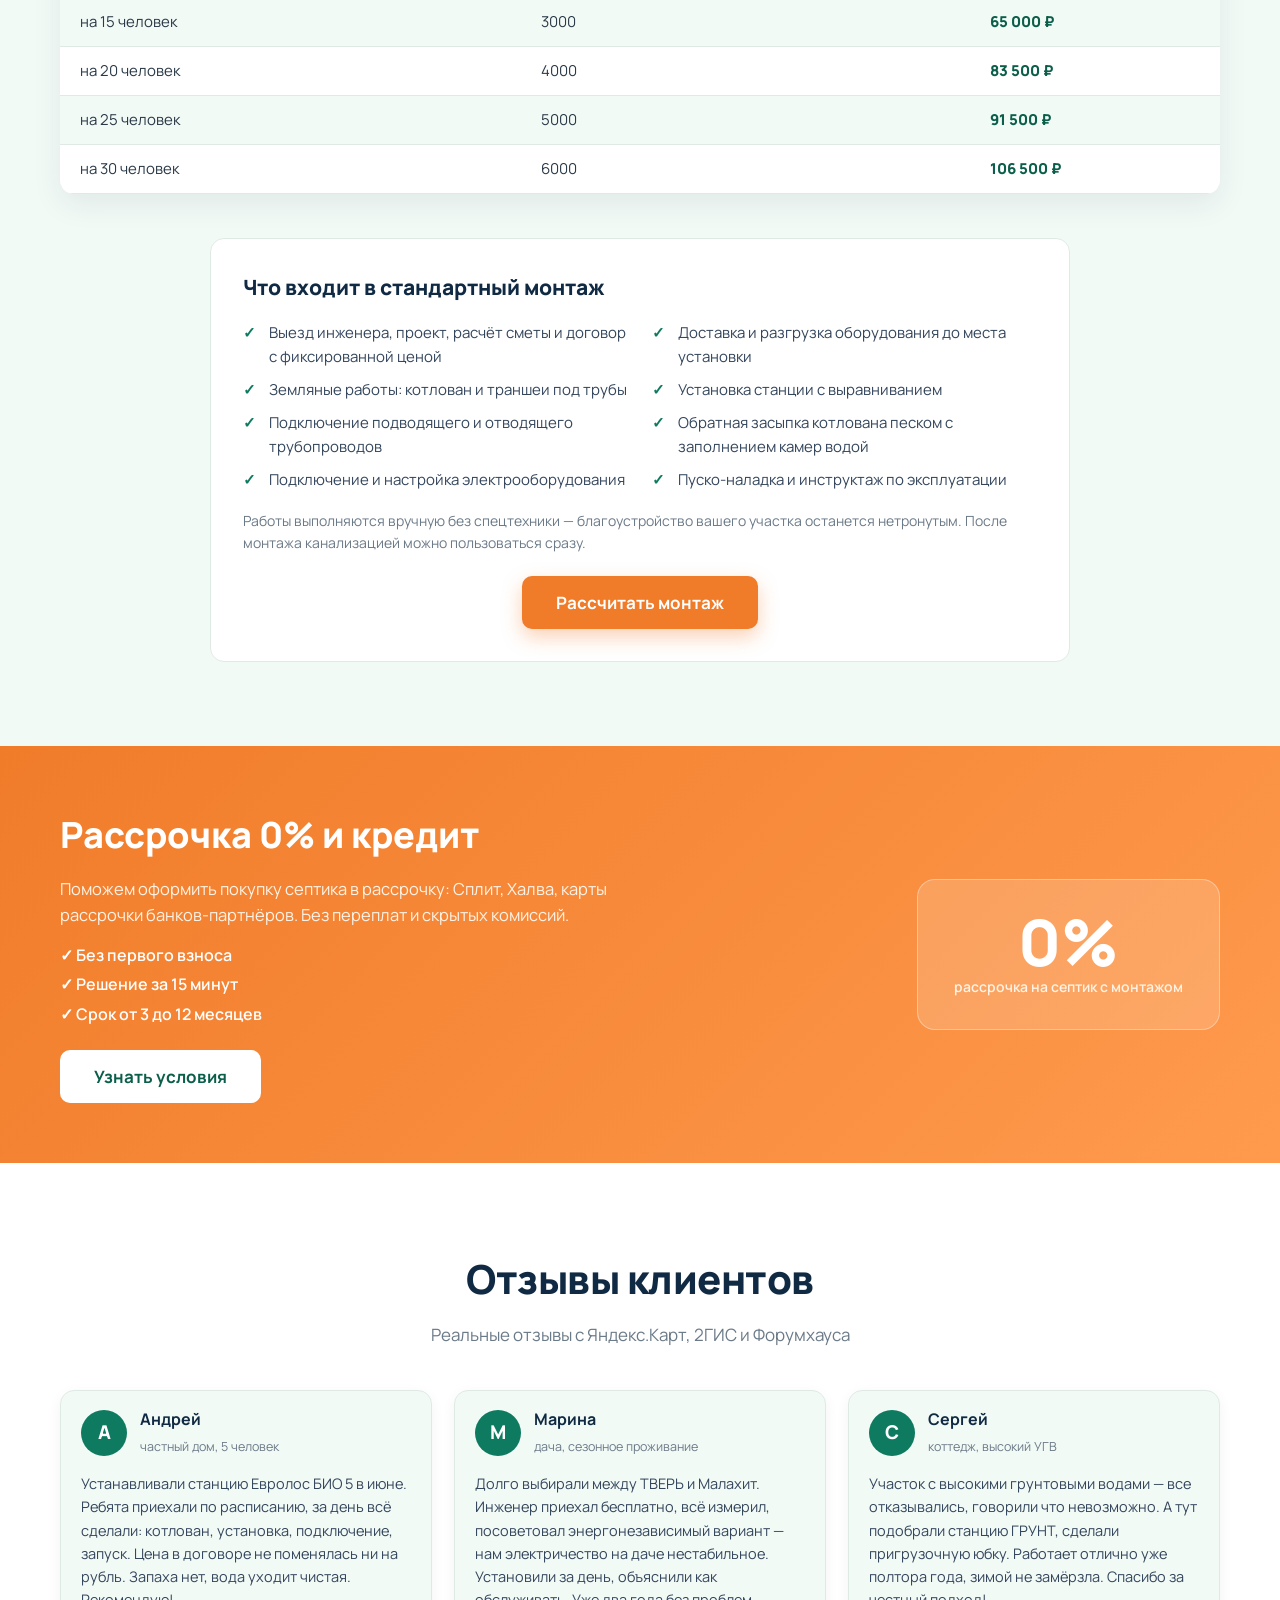
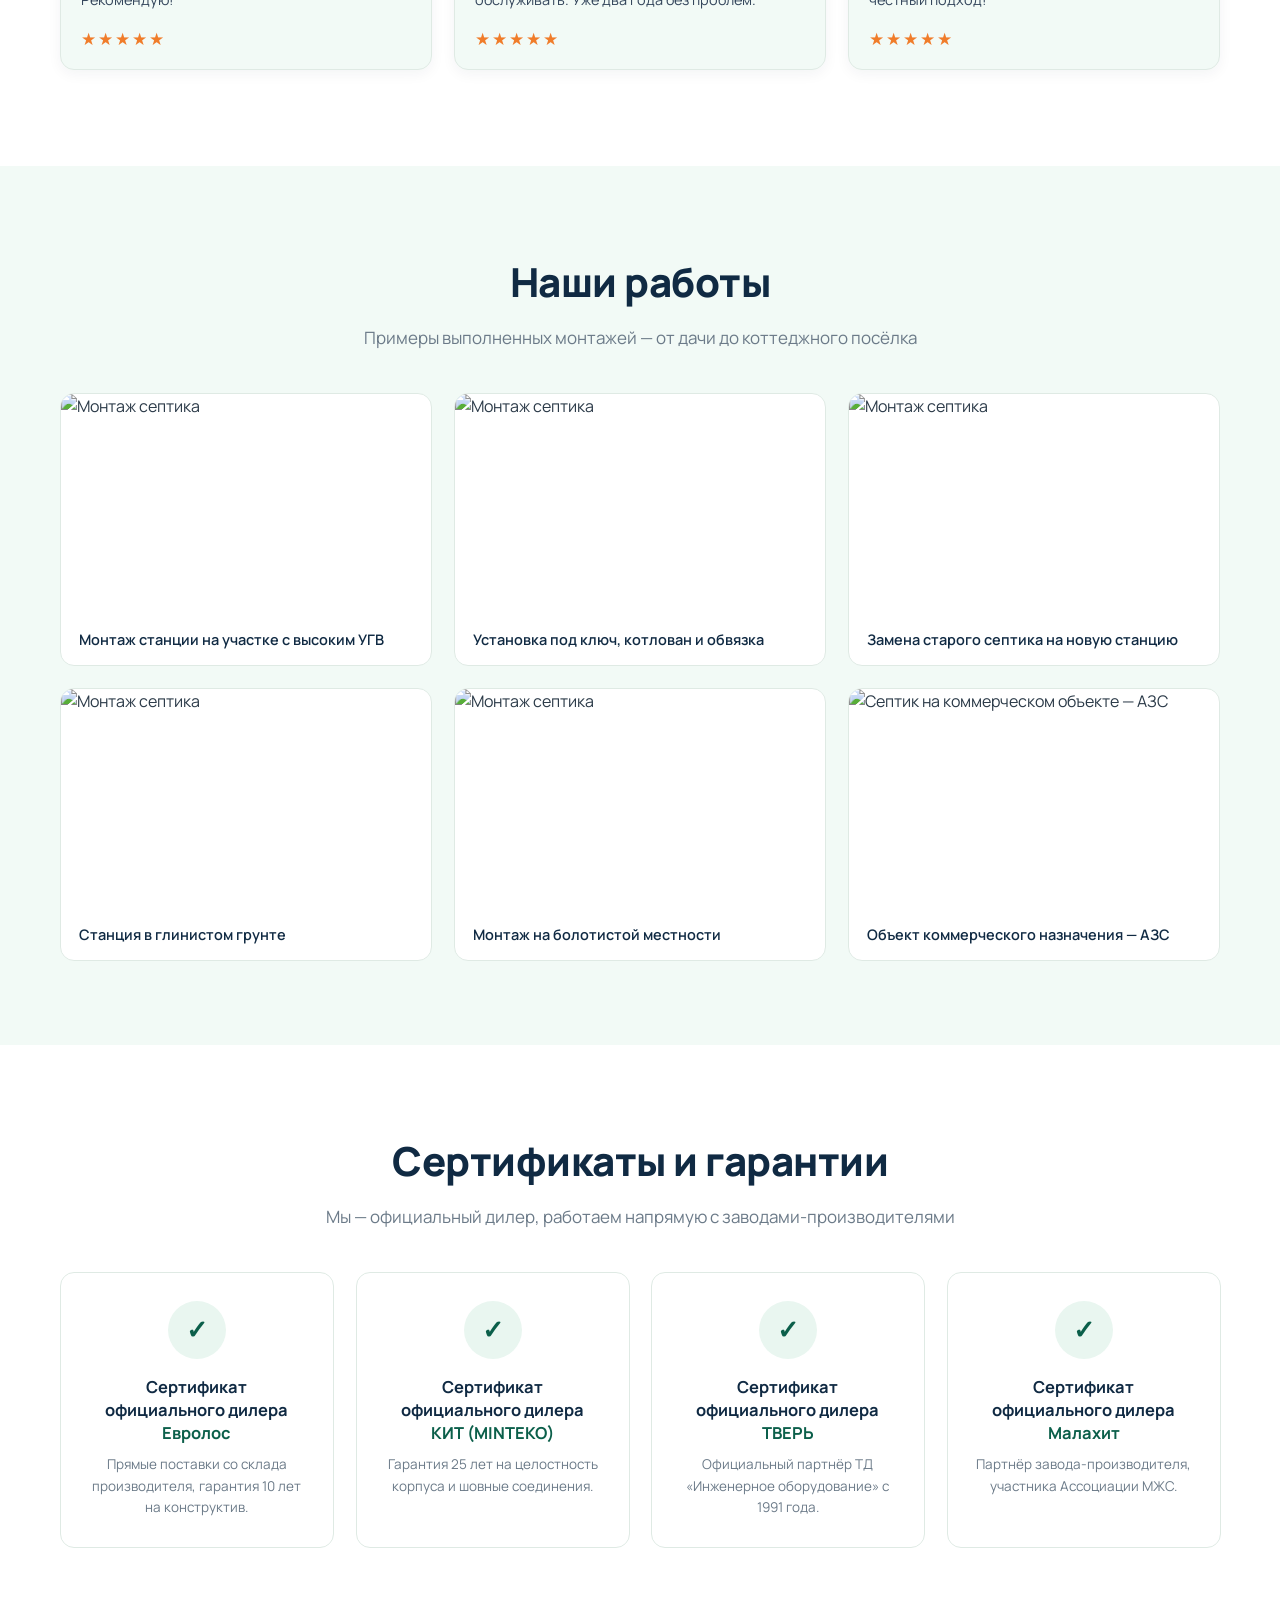
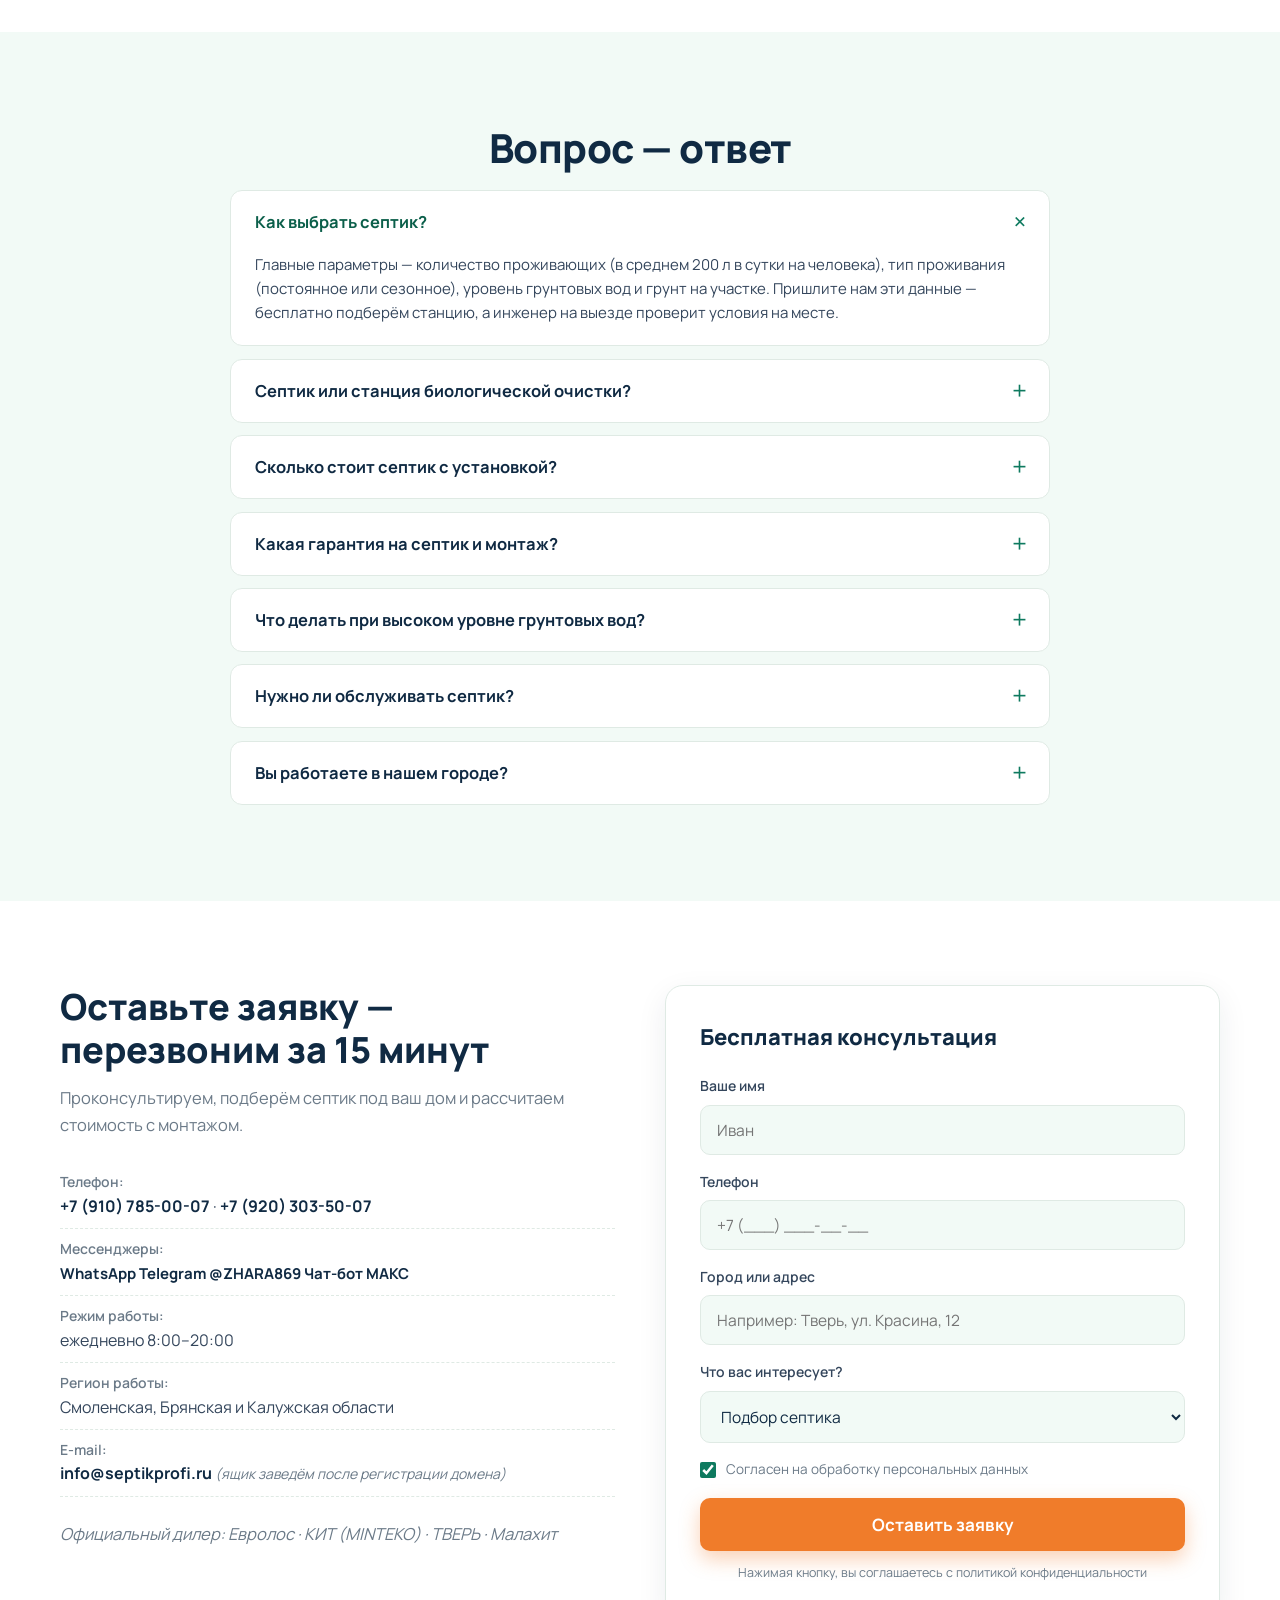
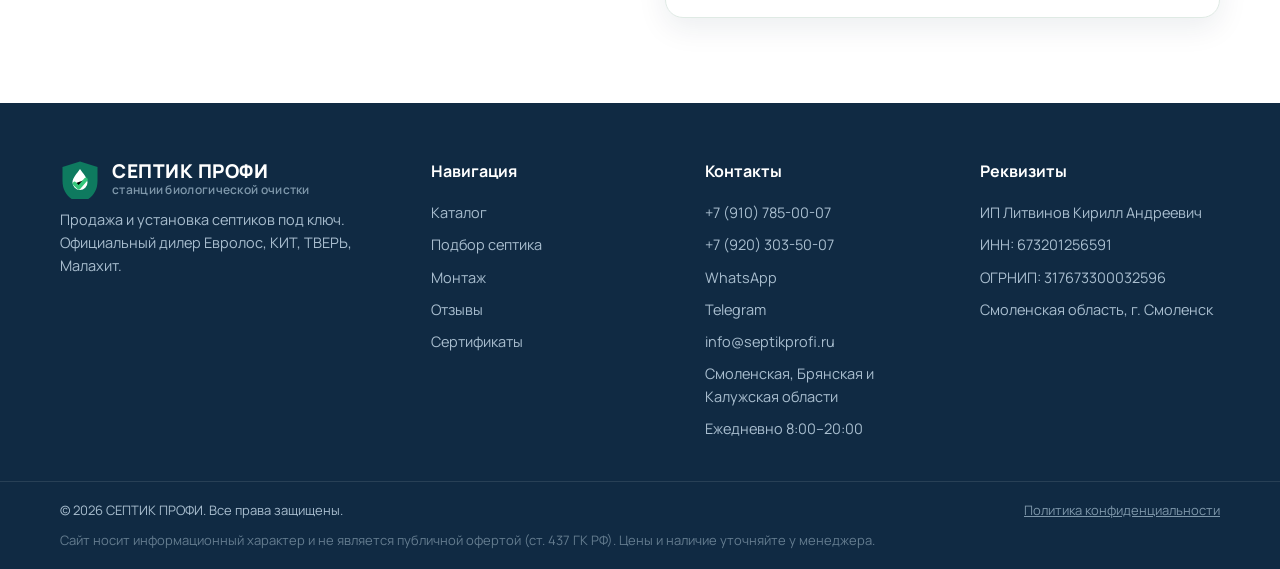
==== commit c7dde8ee: "Реквизиты: ИП Литвинов Кирилл Андреевич, ИНН, ОГРНИП, адрес" ====
--- a/index.html
+++ b/index.html
@@ -1216,9 +1216,10 @@
     </div>
     <div class="footer__col">
       <h4>Реквизиты</h4>
-      <span>ИП Фамилия Имя Отчество</span>
-      <span>ИНН: 000000000000</span>
-      <span>ОГРНИП: 000000000000000</span>
+      <span>ИП Литвинов Кирилл Андреевич</span>
+      <span>ИНН: 673201256591</span>
+      <span>ОГРНИП: 317673300032596</span>
+      <span>Смоленская область, г. Смоленск</span>
     </div>
   </div>
   <div class="footer__bottom">
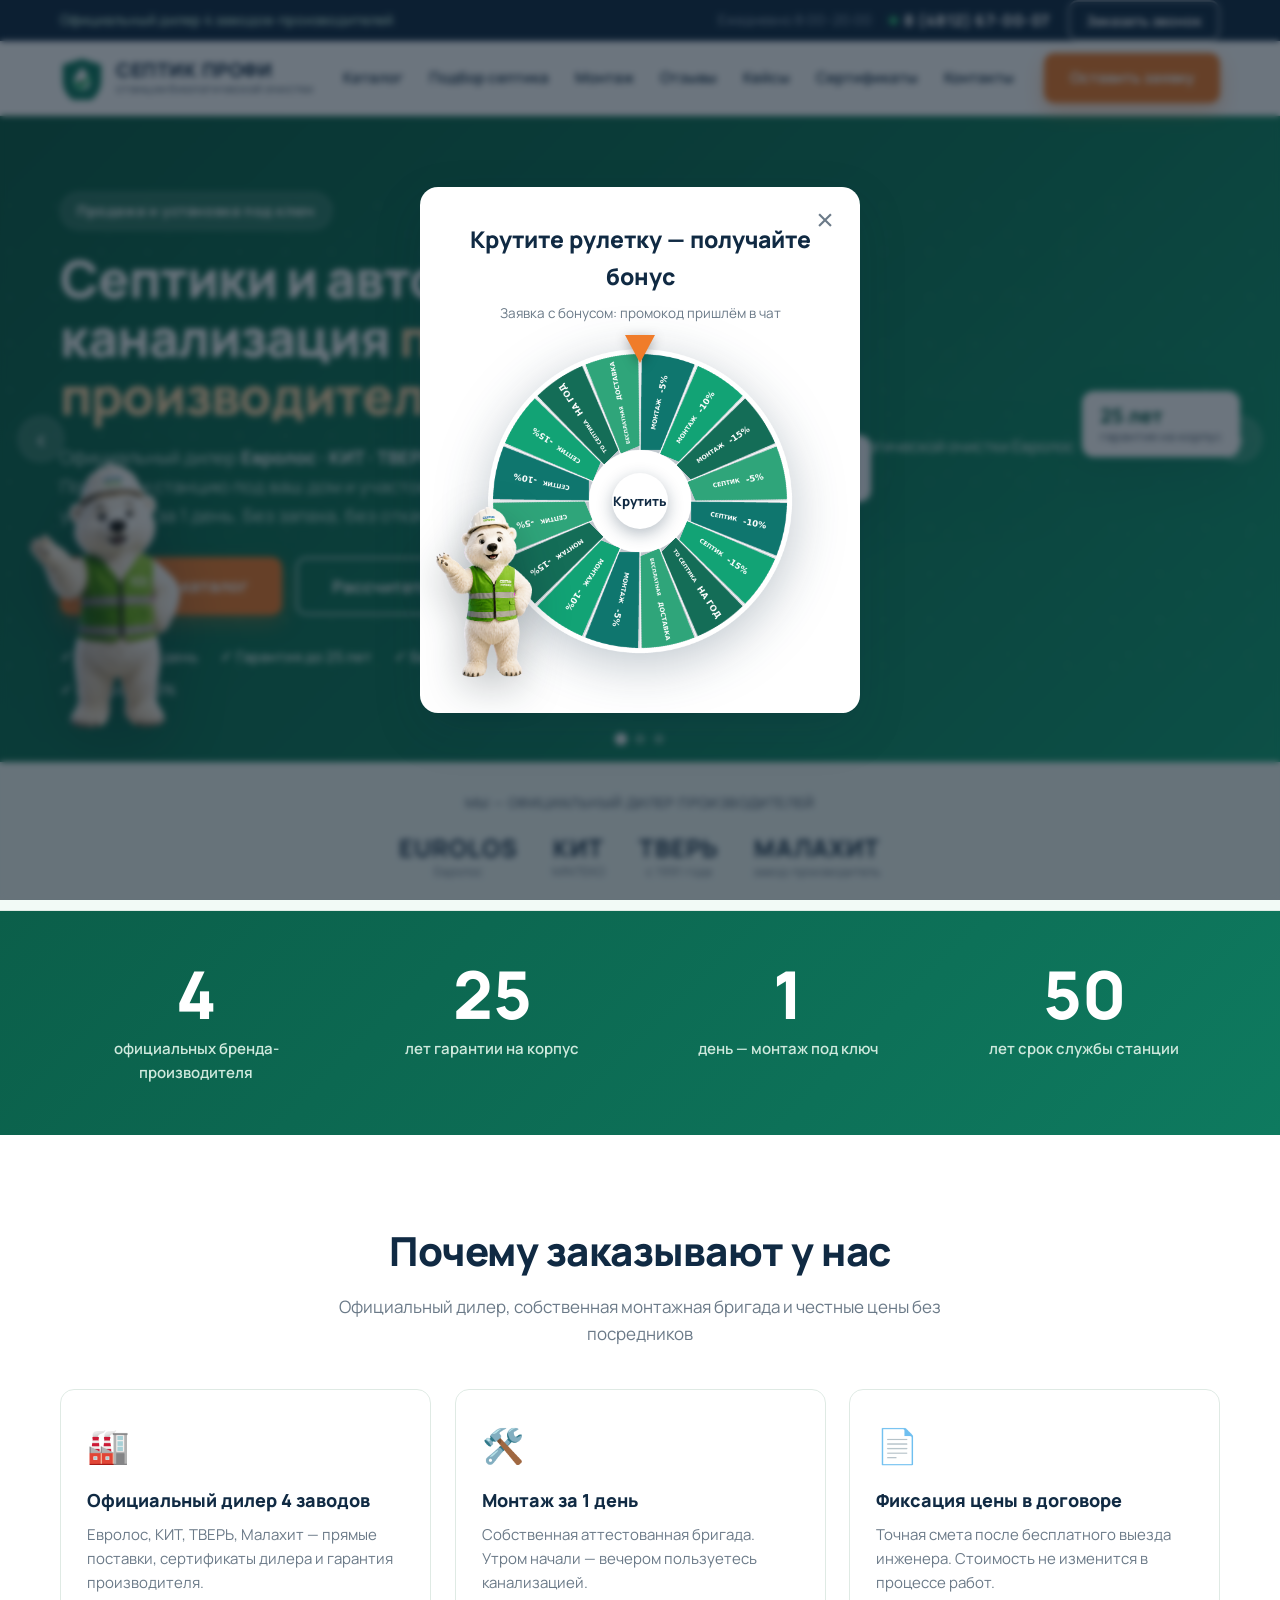
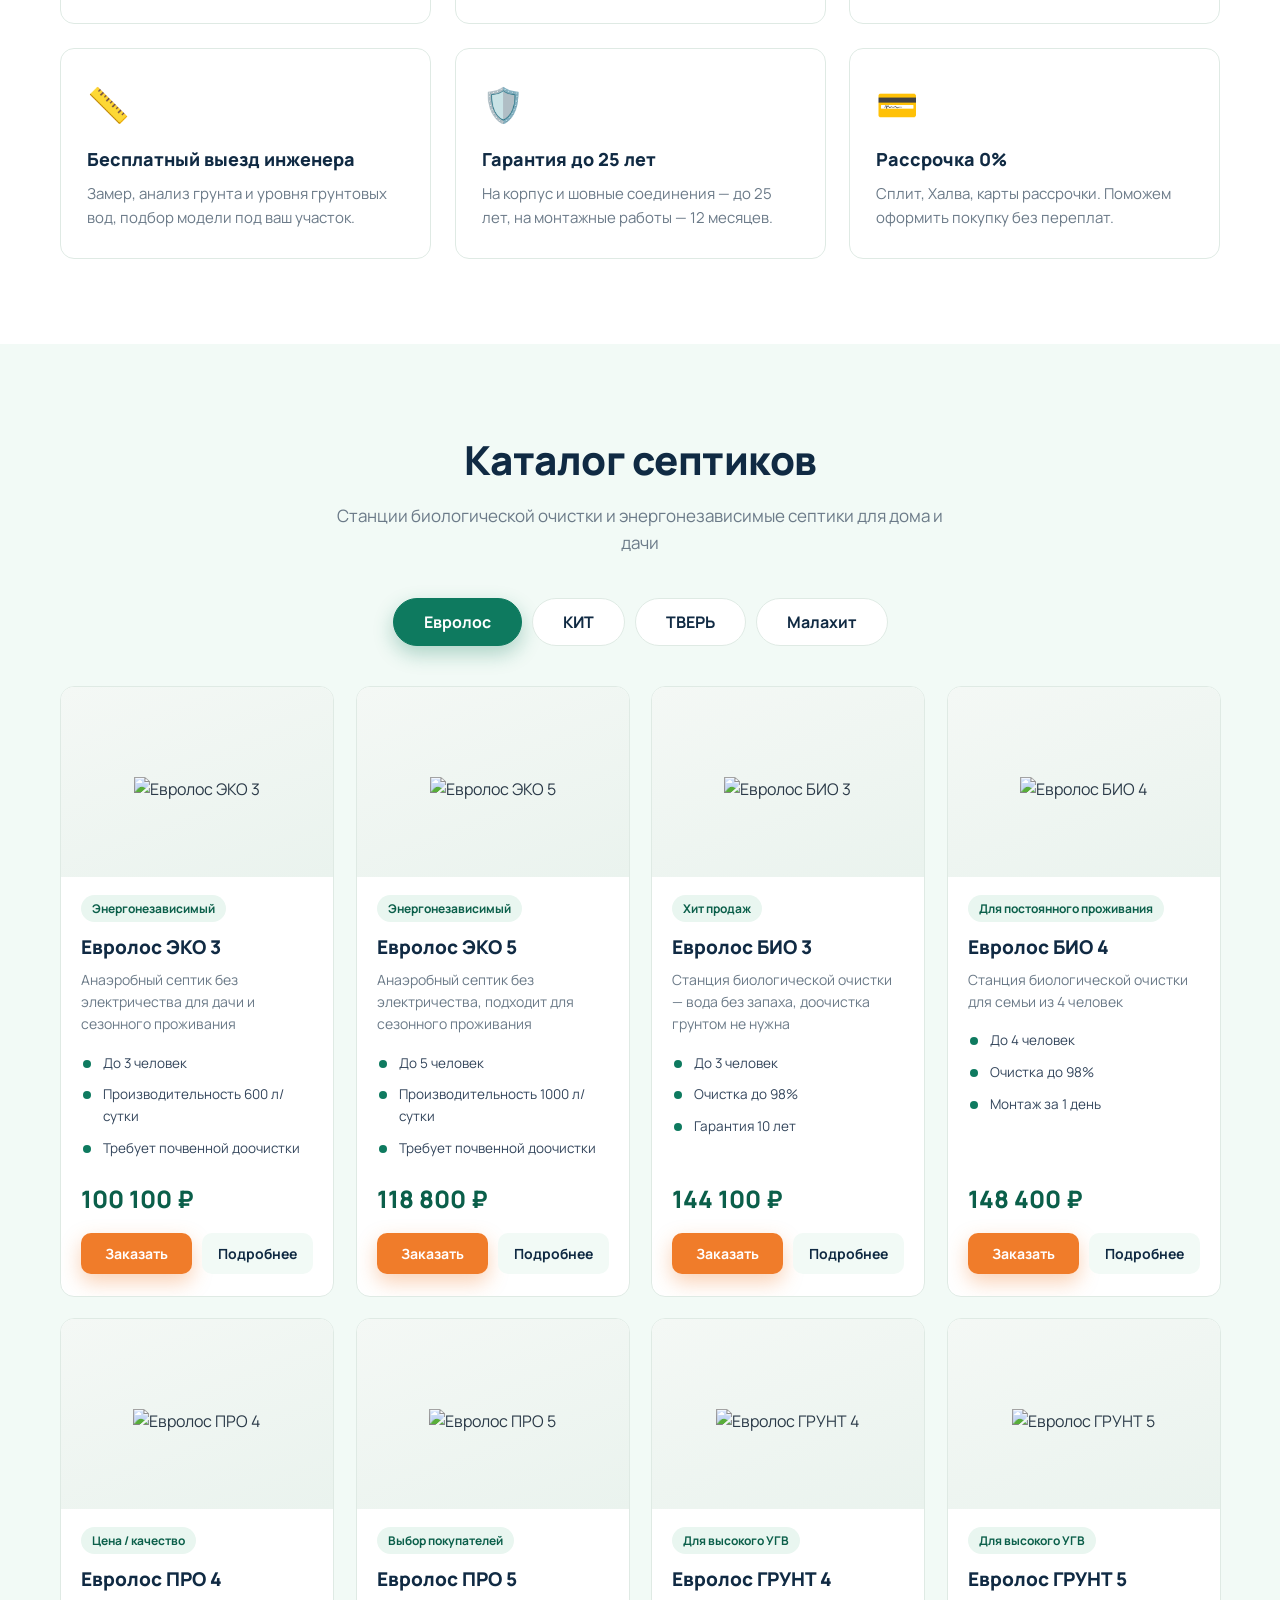
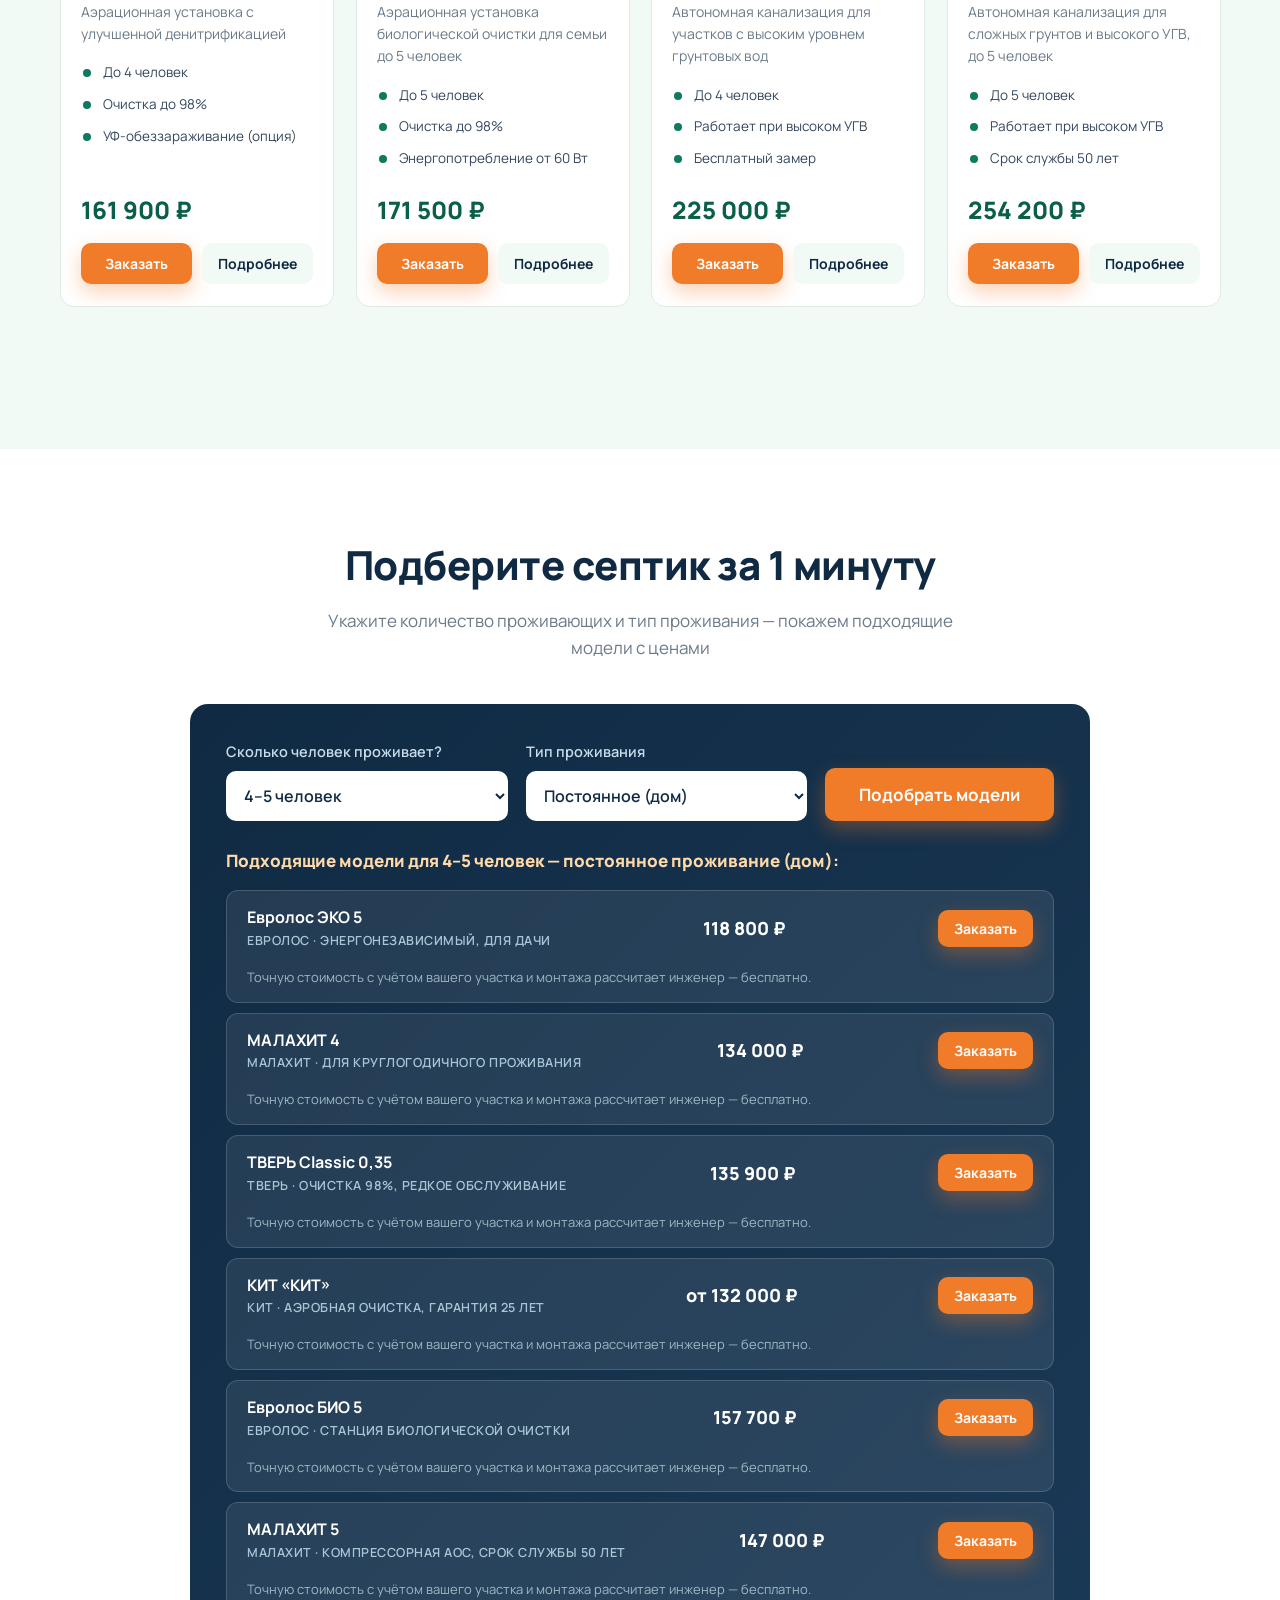
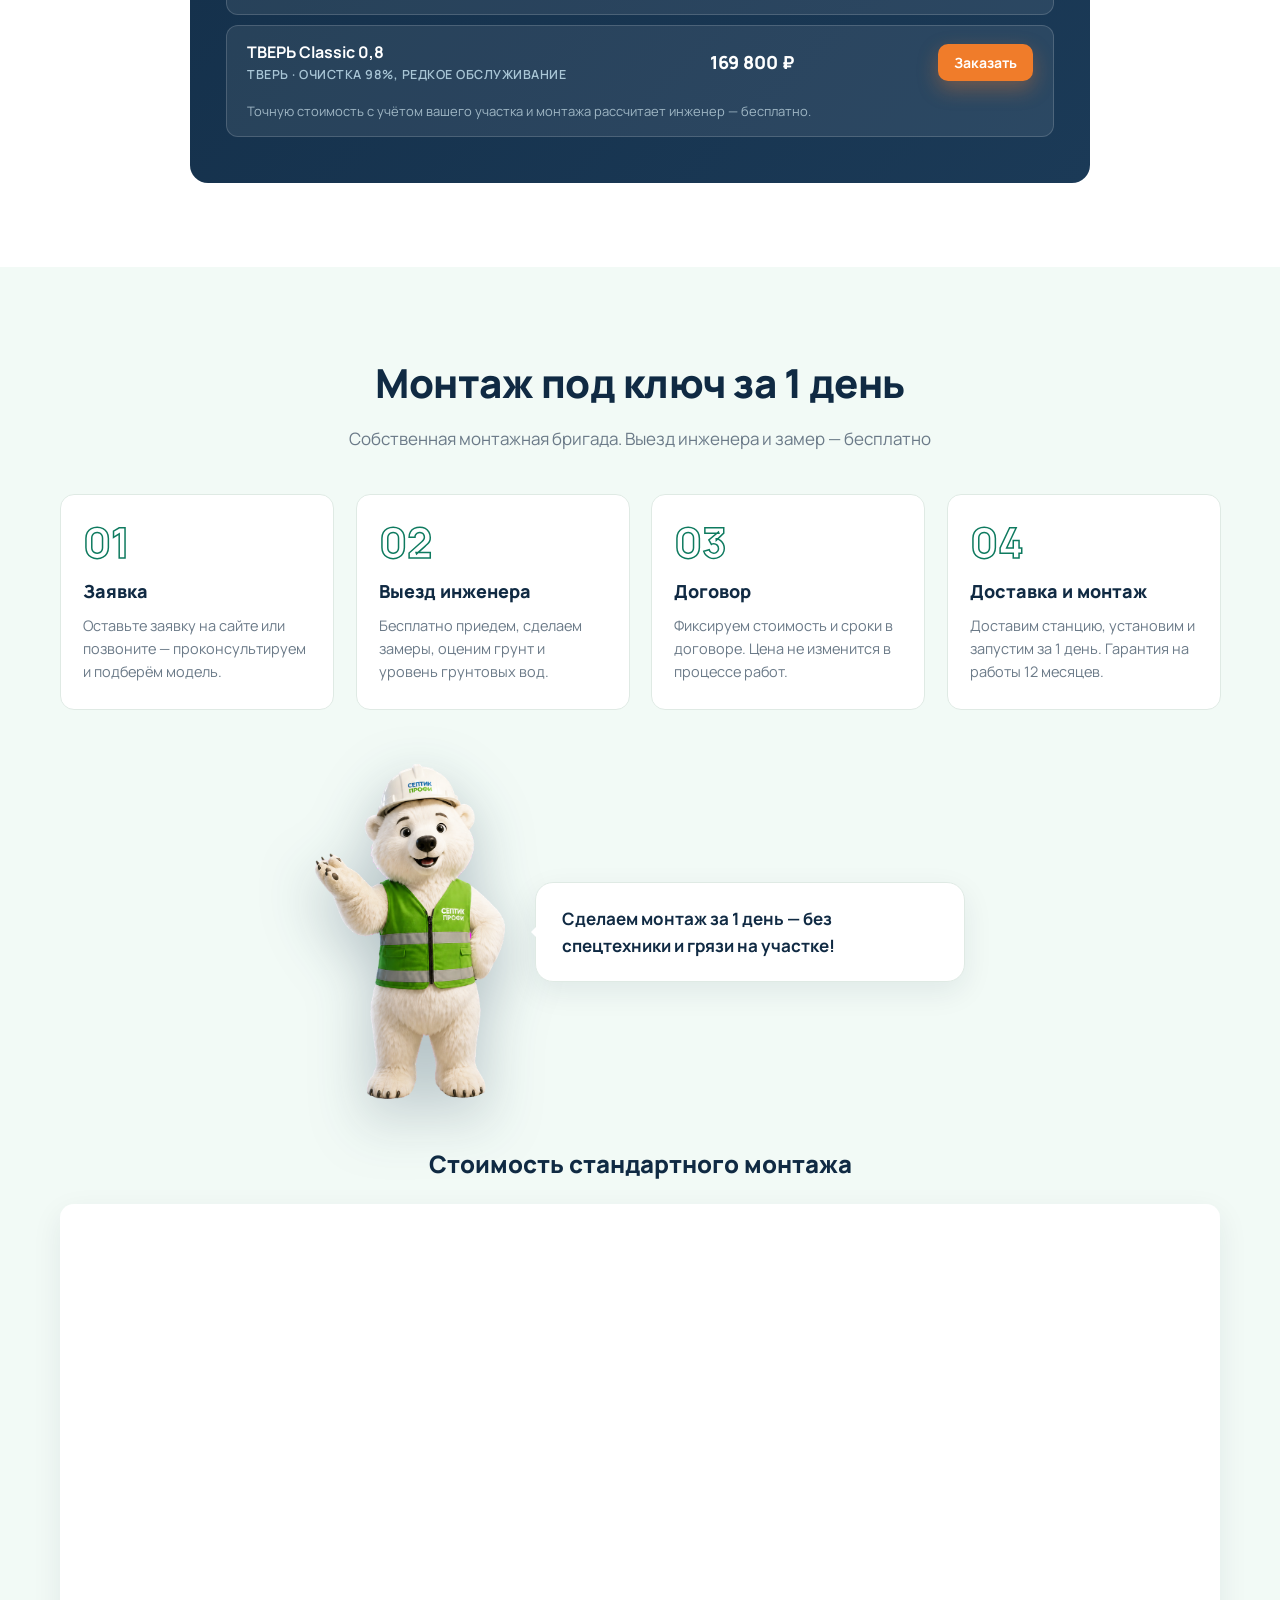
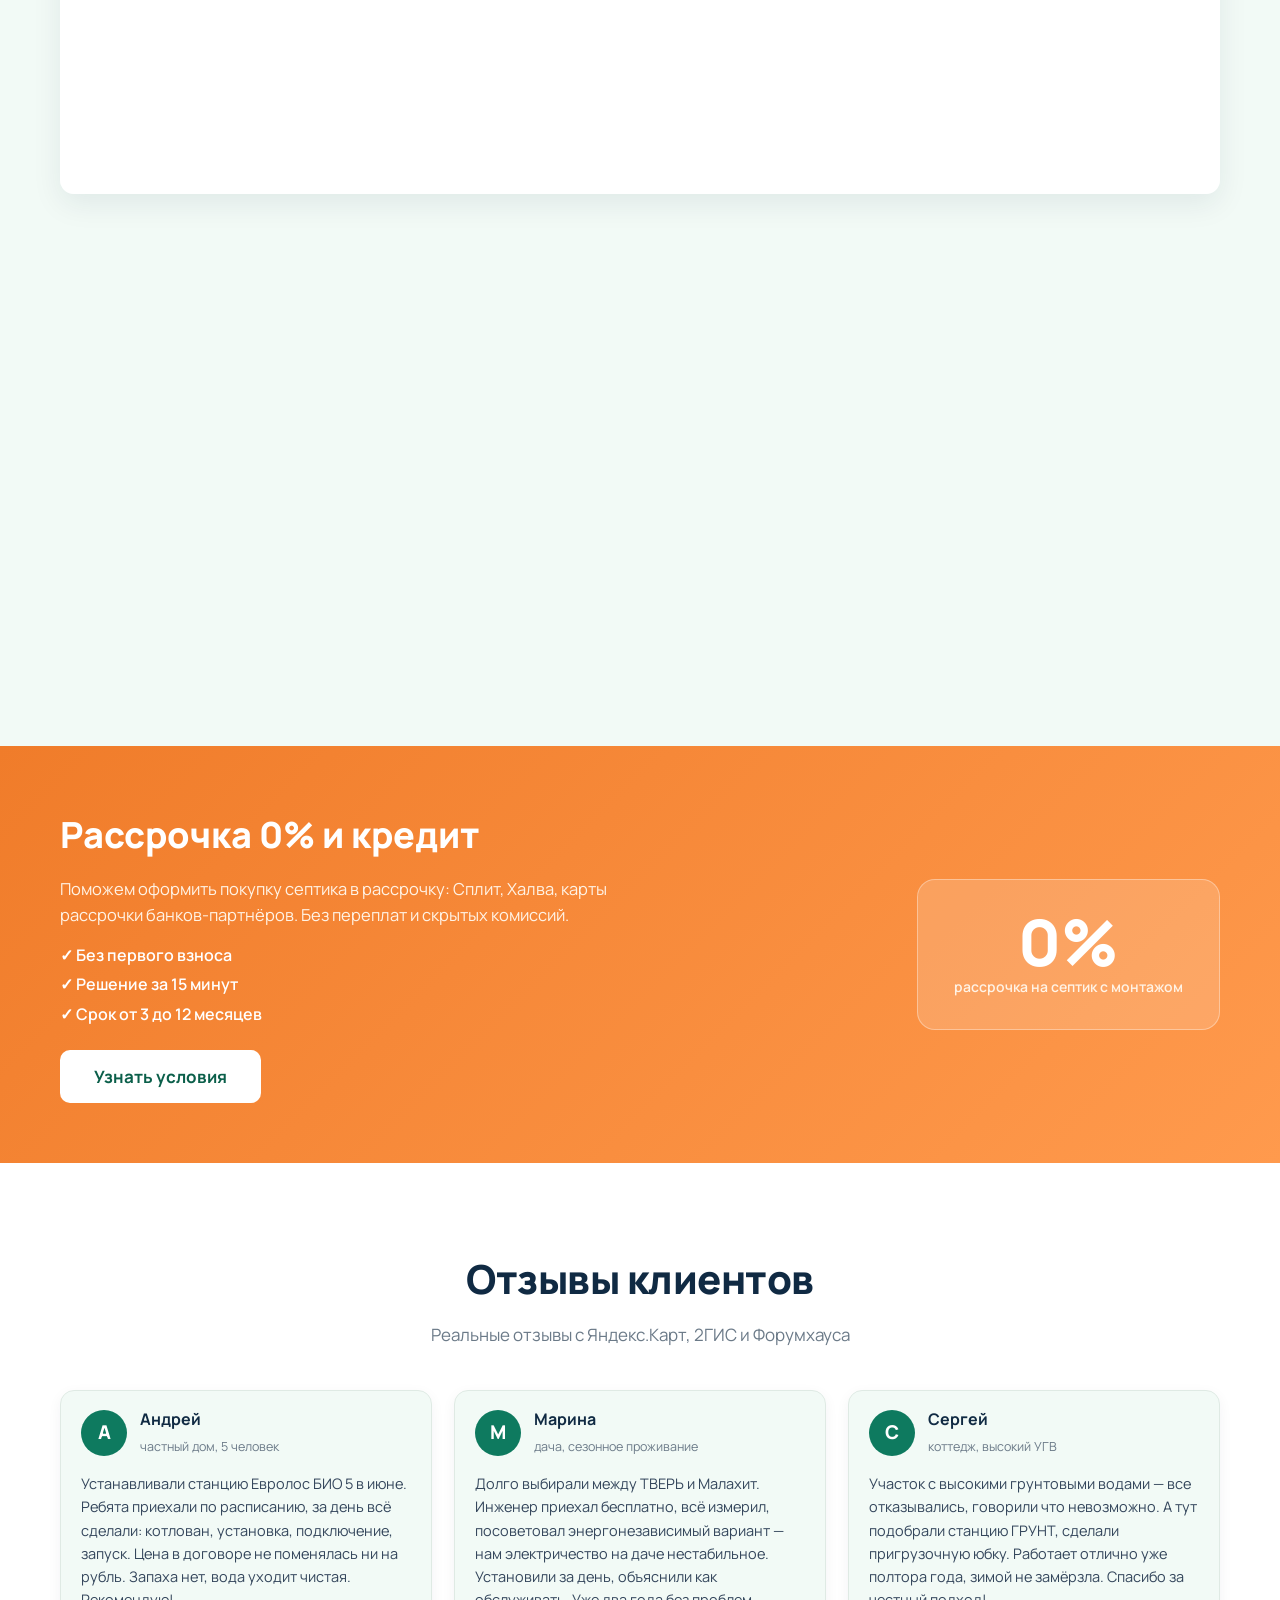
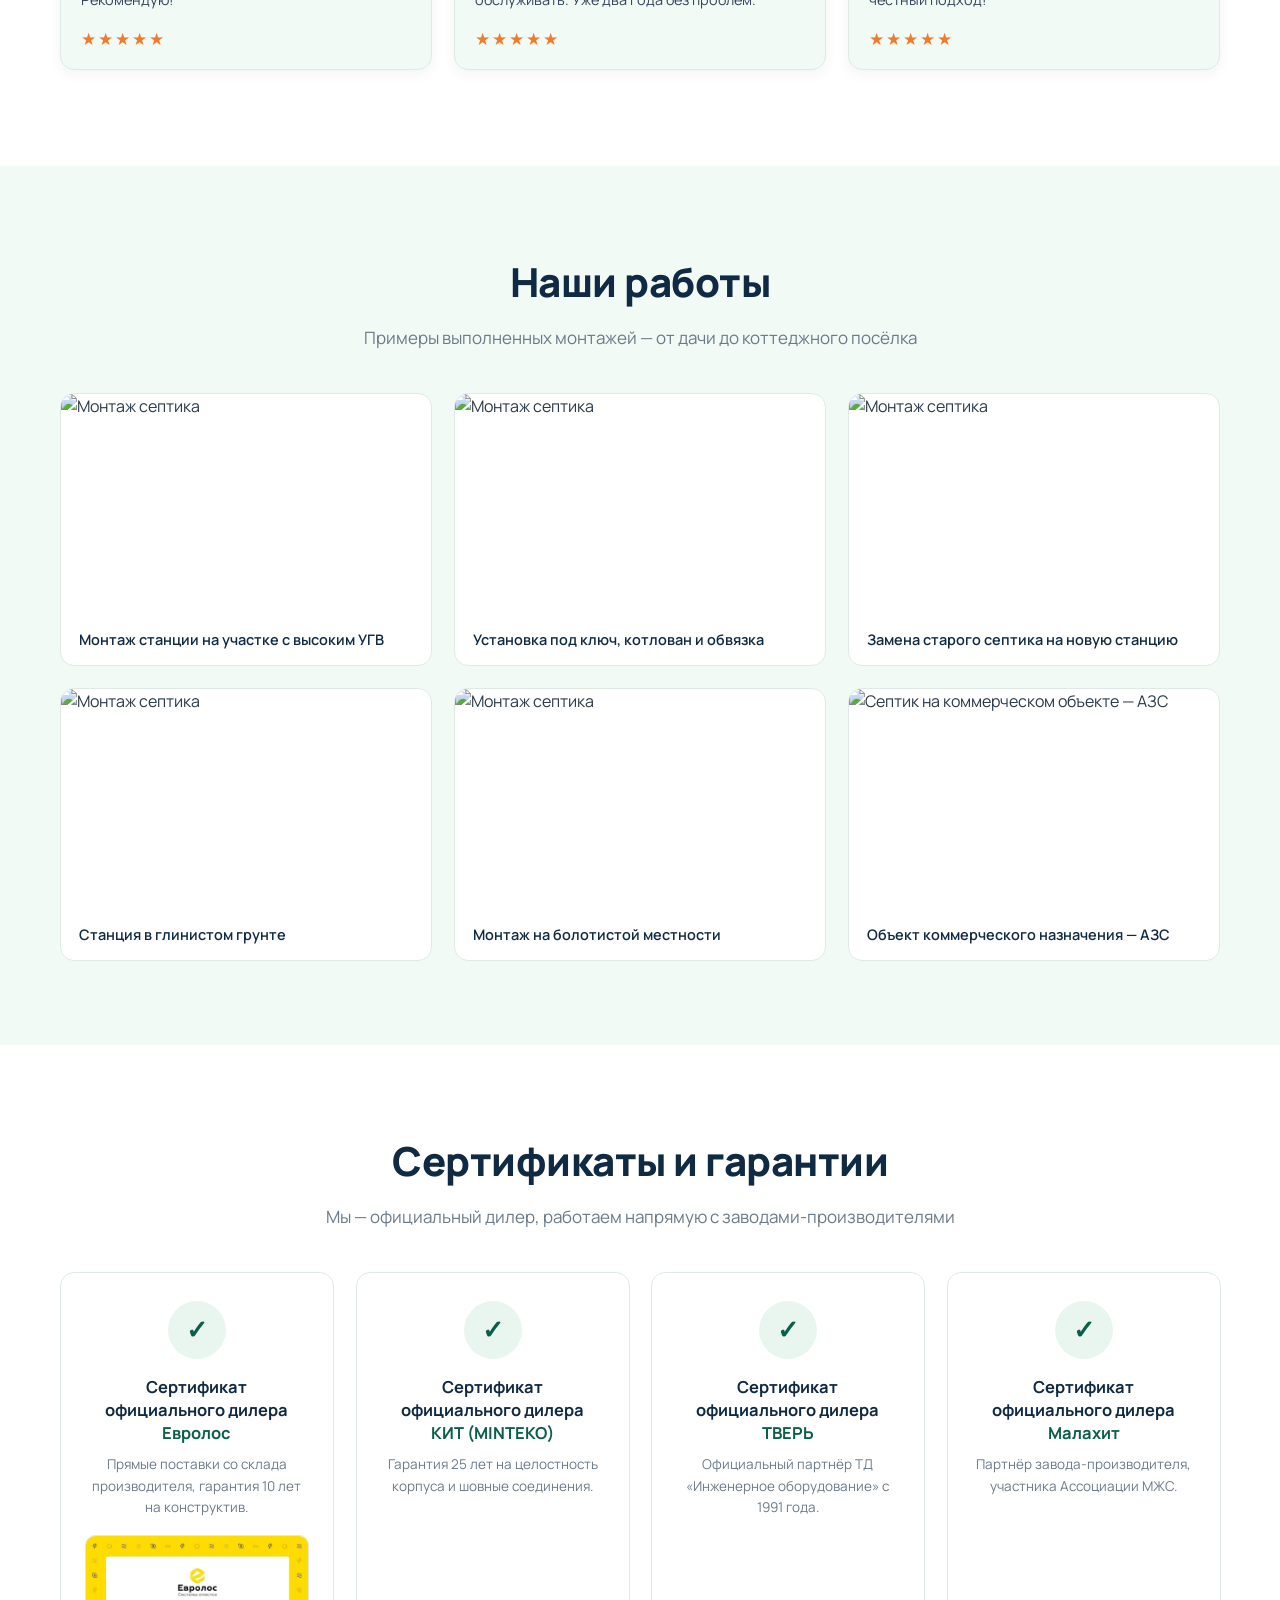
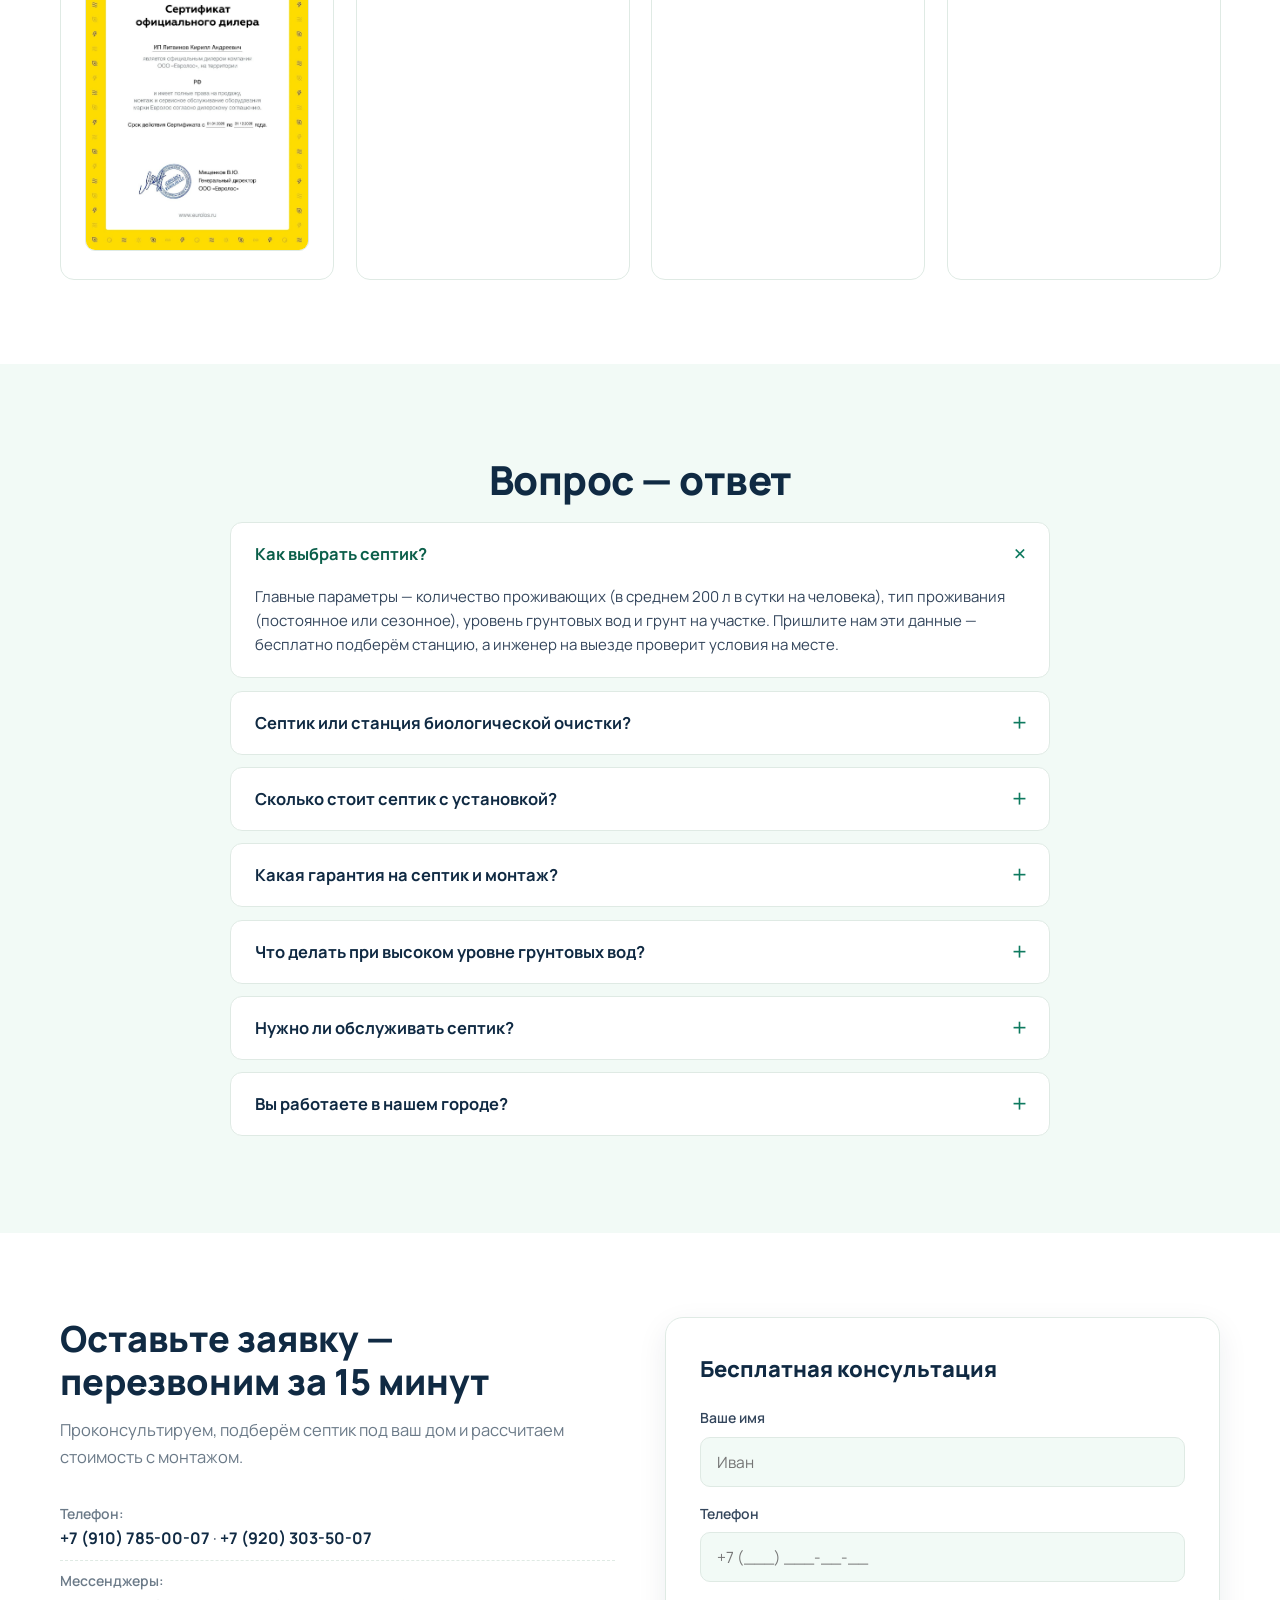
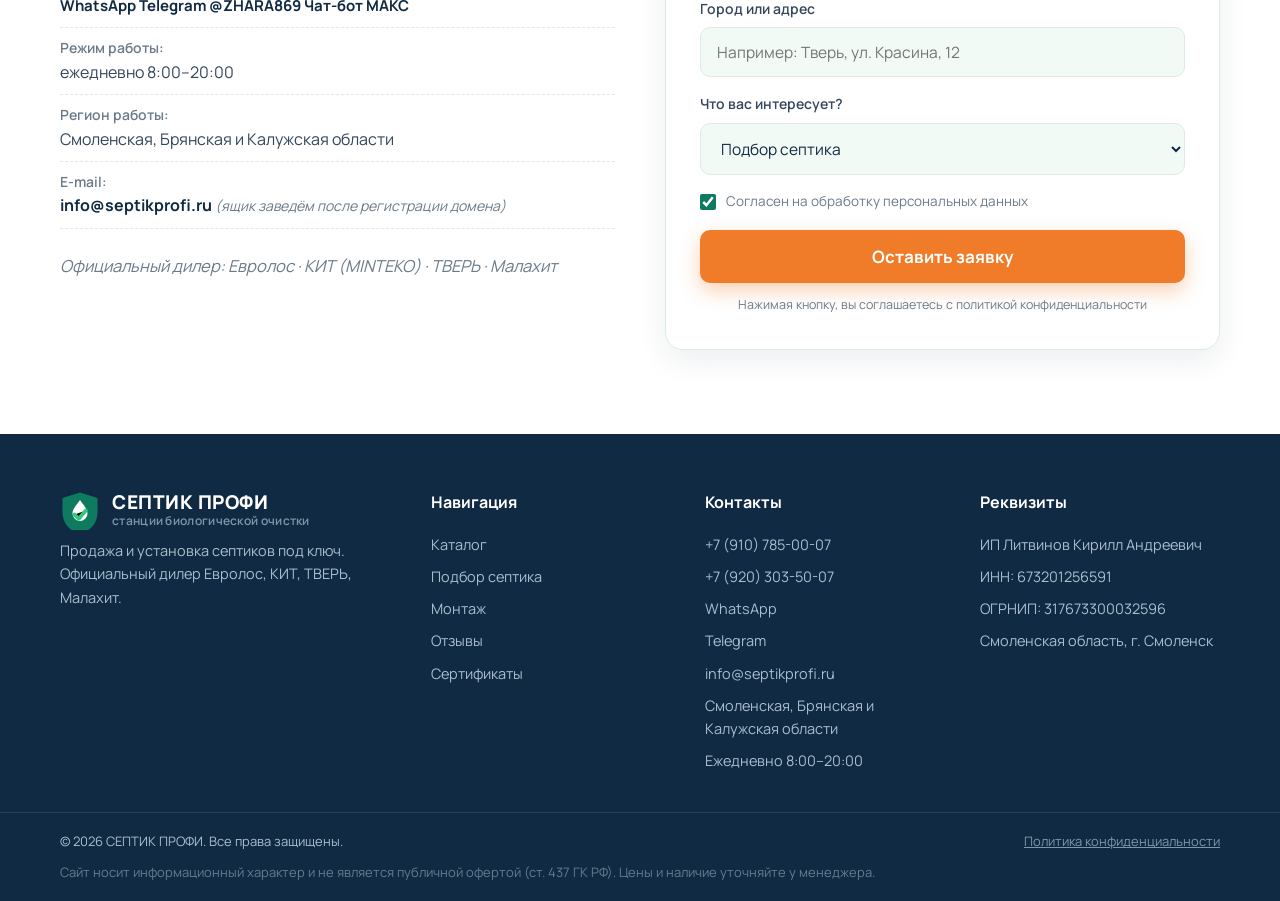
==== commit 85fbd90e: "Сертификаты: добавлен сертификат официального дилера Евролос (2026)" ====
--- a/index.html
+++ b/index.html
@@ -1087,7 +1087,7 @@
     <h2 class="section-title">Сертификаты и гарантии</h2>
     <p class="section-subtitle">Мы — официальный дилер, работаем напрямую с заводами-производителями</p>
     <div class="certificates__grid">
-      <div class="certificate-card"><span class="certificate-card__seal">✓</span><h3>Сертификат официального дилера <strong>Евролос</strong></h3><p>Прямые поставки со склада производителя, гарантия 10 лет на конструктив.</p></div>
+      <div class="certificate-card"><span class="certificate-card__seal">✓</span><h3>Сертификат официального дилера <strong>Евролос</strong></h3><p>Прямые поставки со склада производителя, гарантия 10 лет на конструктив.</p><a class="certificate-card__doc" href="img/cert-eurolos-2026.jpg" target="_blank" rel="noopener" title="Открыть сертификат"><img src="img/cert-eurolos-2026.jpg" alt="Сертификат официального дилера Евролос 2026" loading="lazy"></a></div>
       <div class="certificate-card"><span class="certificate-card__seal">✓</span><h3>Сертификат официального дилера <strong>КИТ (MINTEKO)</strong></h3><p>Гарантия 25 лет на целостность корпуса и шовные соединения.</p></div>
       <div class="certificate-card"><span class="certificate-card__seal">✓</span><h3>Сертификат официального дилера <strong>ТВЕРЬ</strong></h3><p>Официальный партнёр ТД «Инженерное оборудование» с 1991 года.</p></div>
       <div class="certificate-card"><span class="certificate-card__seal">✓</span><h3>Сертификат официального дилера <strong>Малахит</strong></h3><p>Партнёр завода-производителя, участника Ассоциации МЖС.</p></div>
--- a/css/styles.css
+++ b/css/styles.css
@@ -424,6 +424,9 @@
 .certificate-card h3 { font-size: 16.5px; color: var(--navy); margin-bottom: 10px; line-height: 1.4; }
 .certificate-card h3 strong { display: block; color: var(--green-dark); }
 .certificate-card p { font-size: 13.5px; color: var(--muted); }
+.certificate-card__doc { display: block; margin-top: 16px; border: 1px solid var(--line); border-radius: 10px; overflow: hidden; line-height: 0; }
+.certificate-card__doc img { width: 100%; height: auto; display: block; transition: transform .25s ease; }
+.certificate-card__doc:hover img { transform: scale(1.03); }
 
 /* ---------- FAQ ---------- */
 .faq { background: var(--bg-soft); padding: 84px 0; }
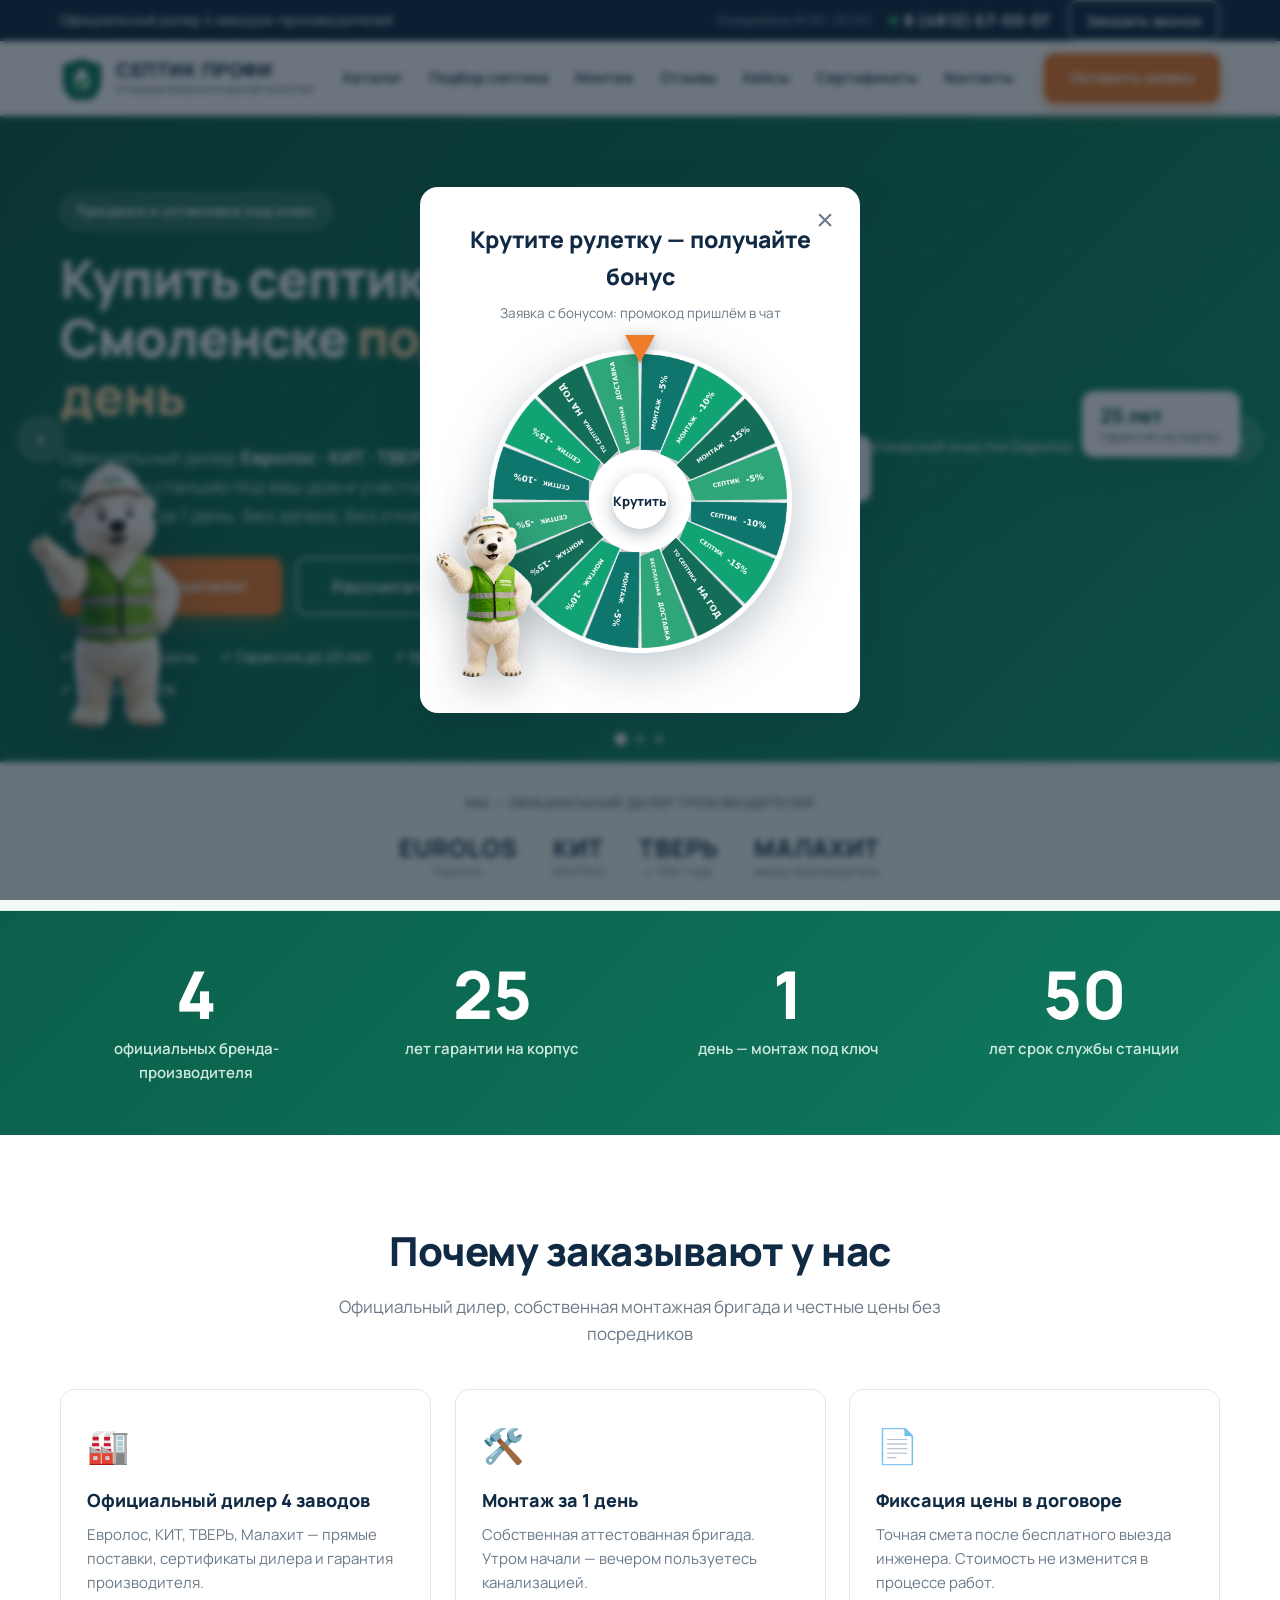
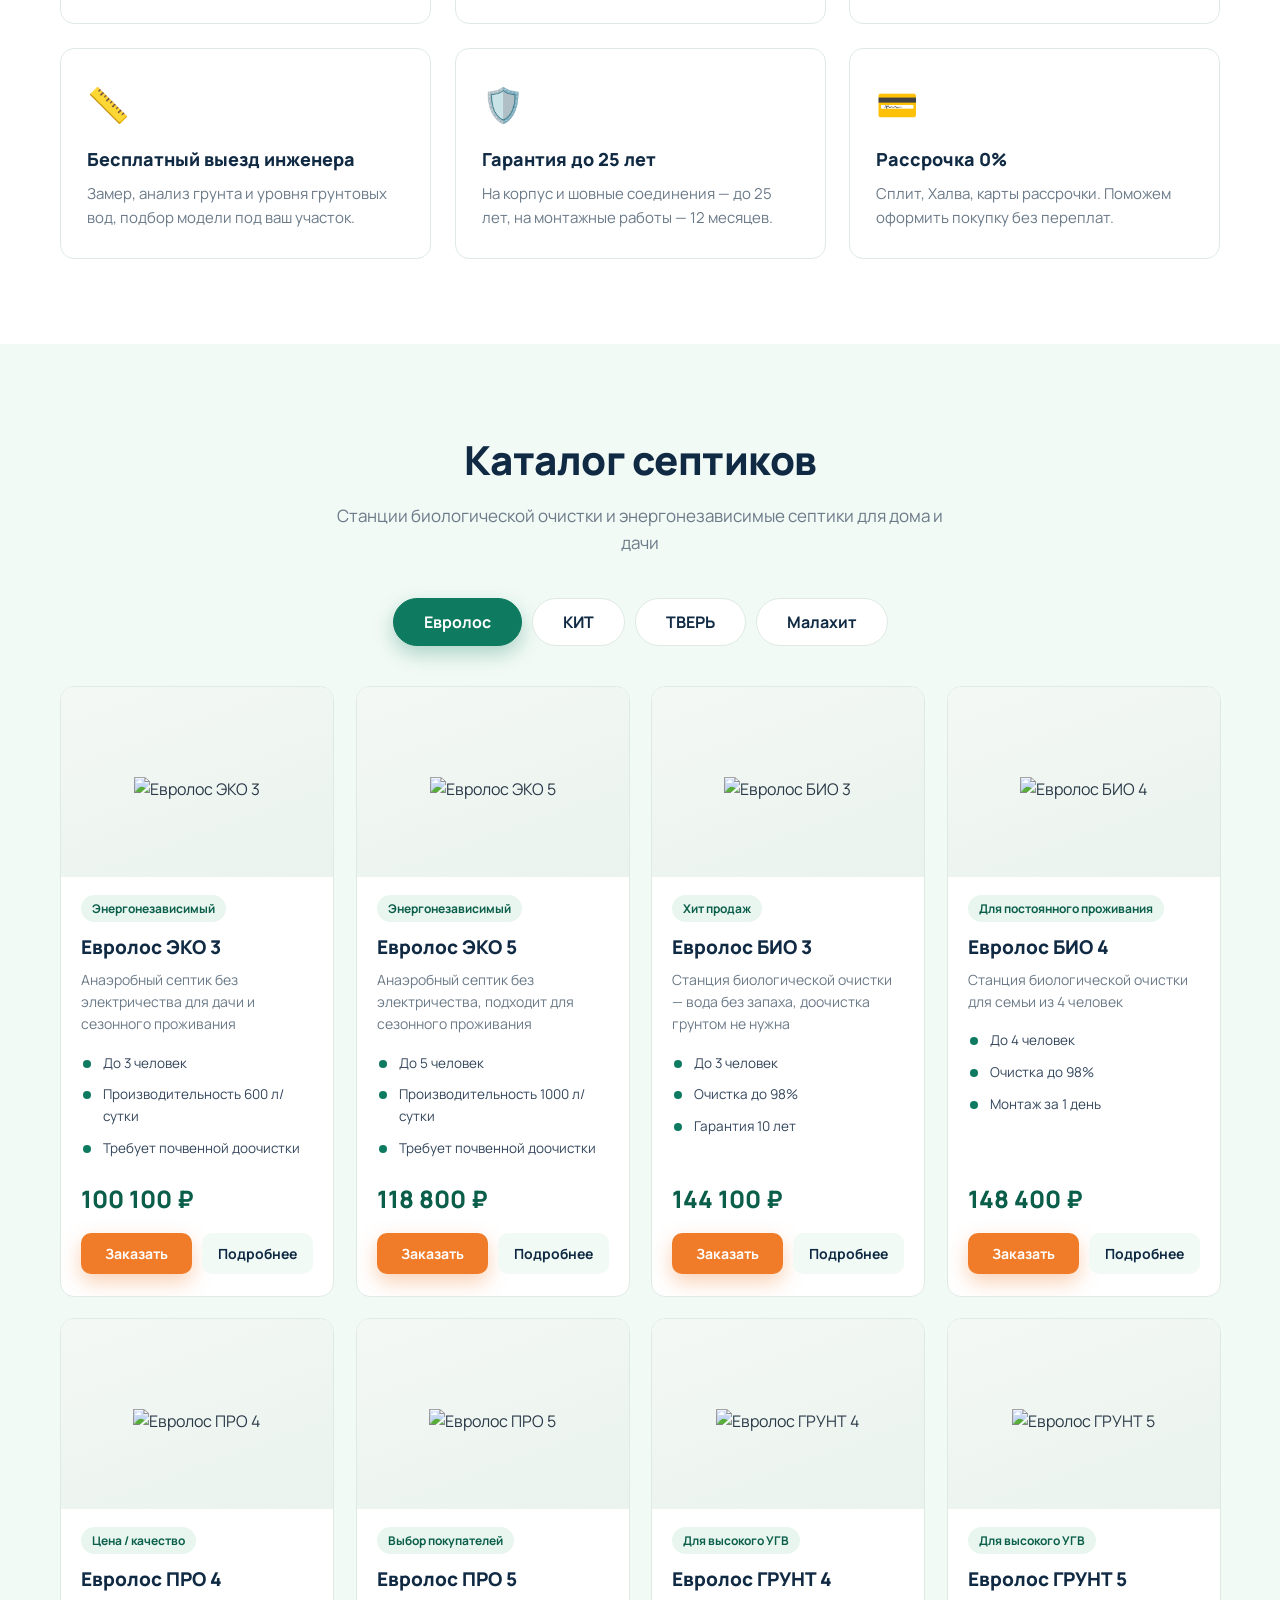
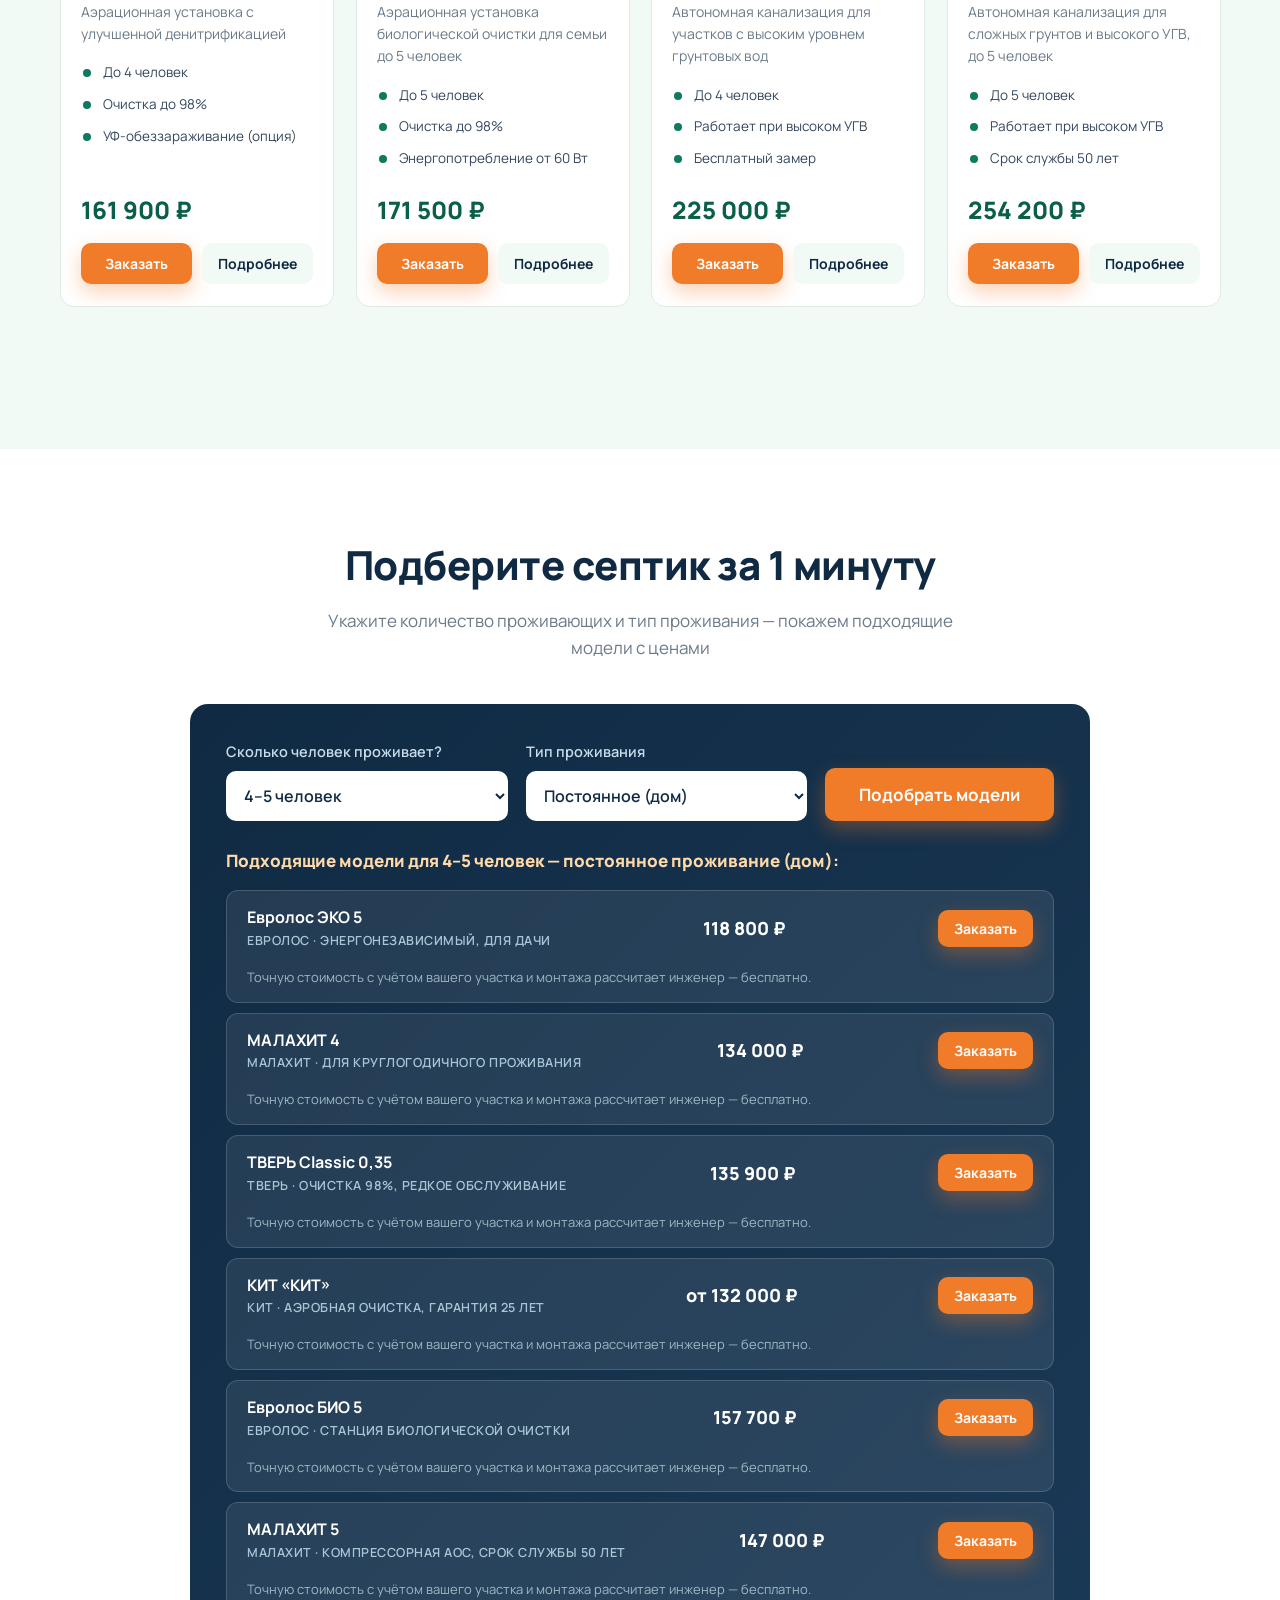
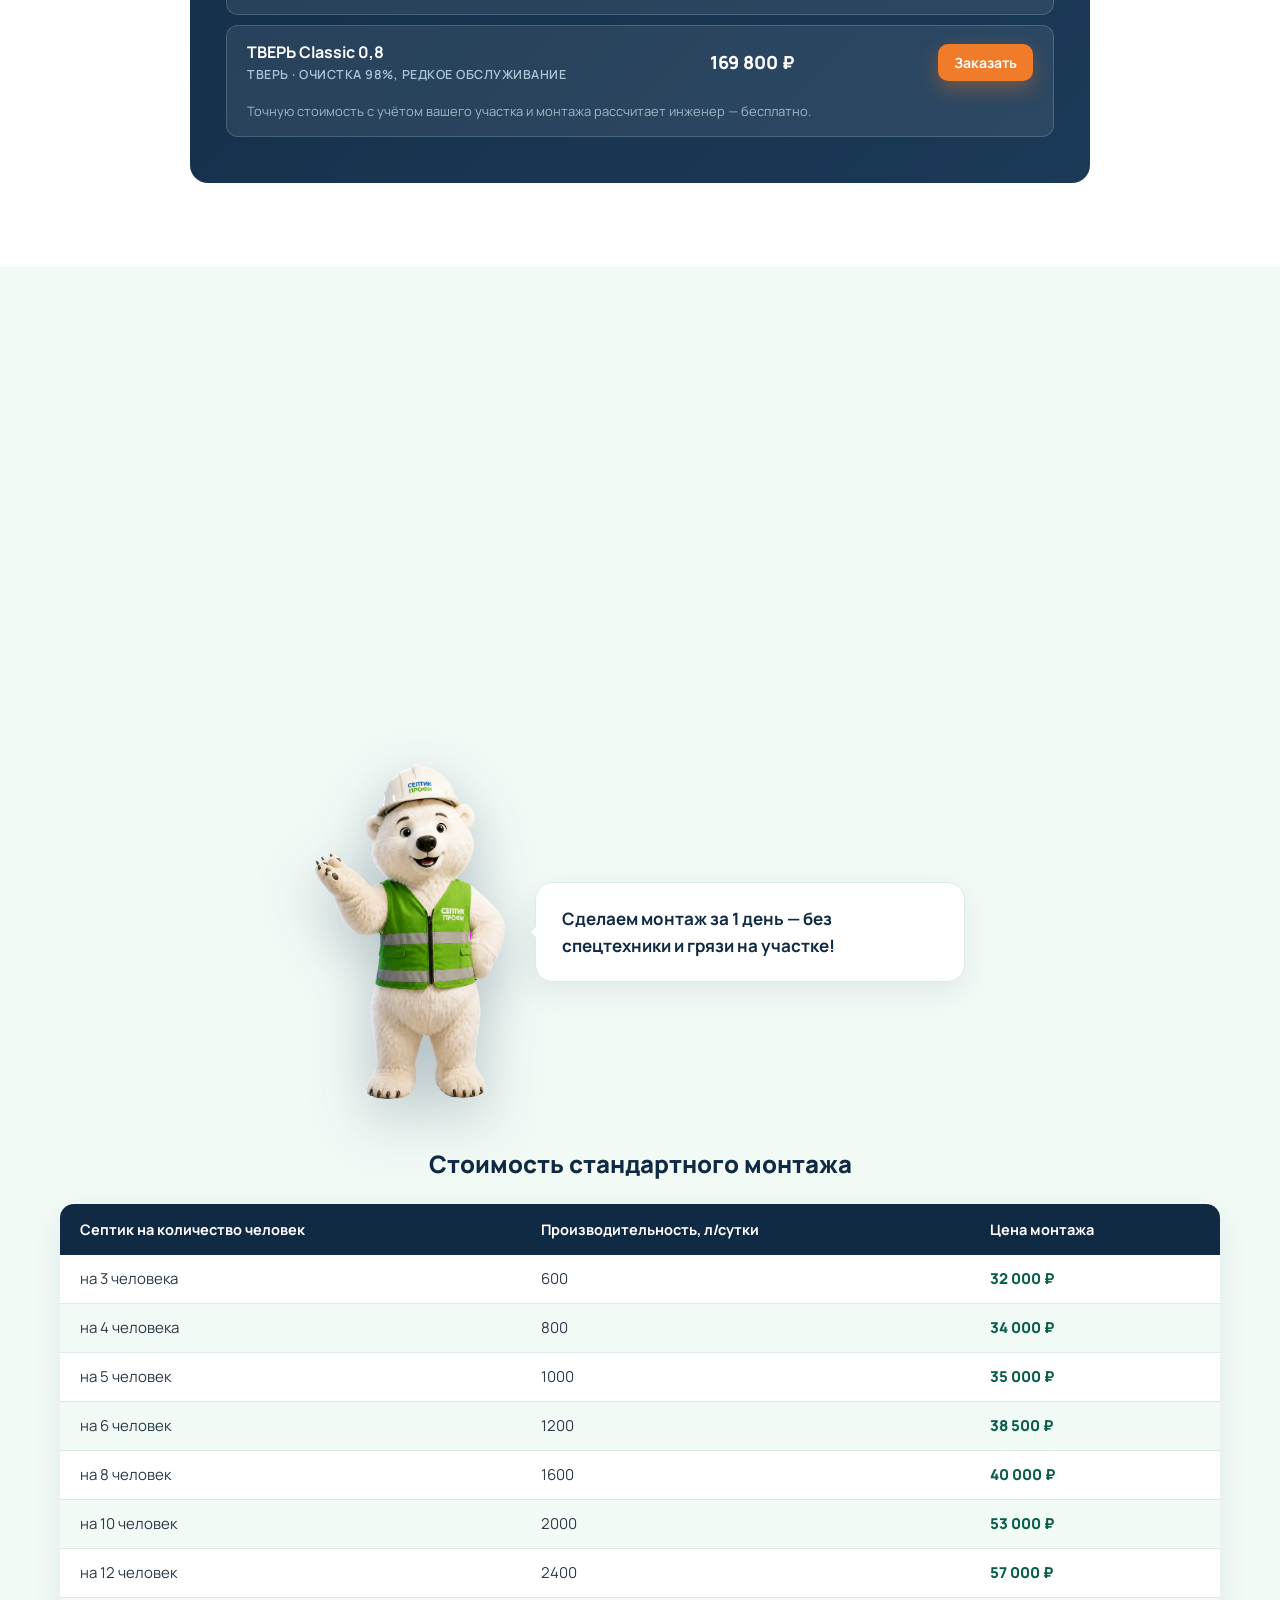
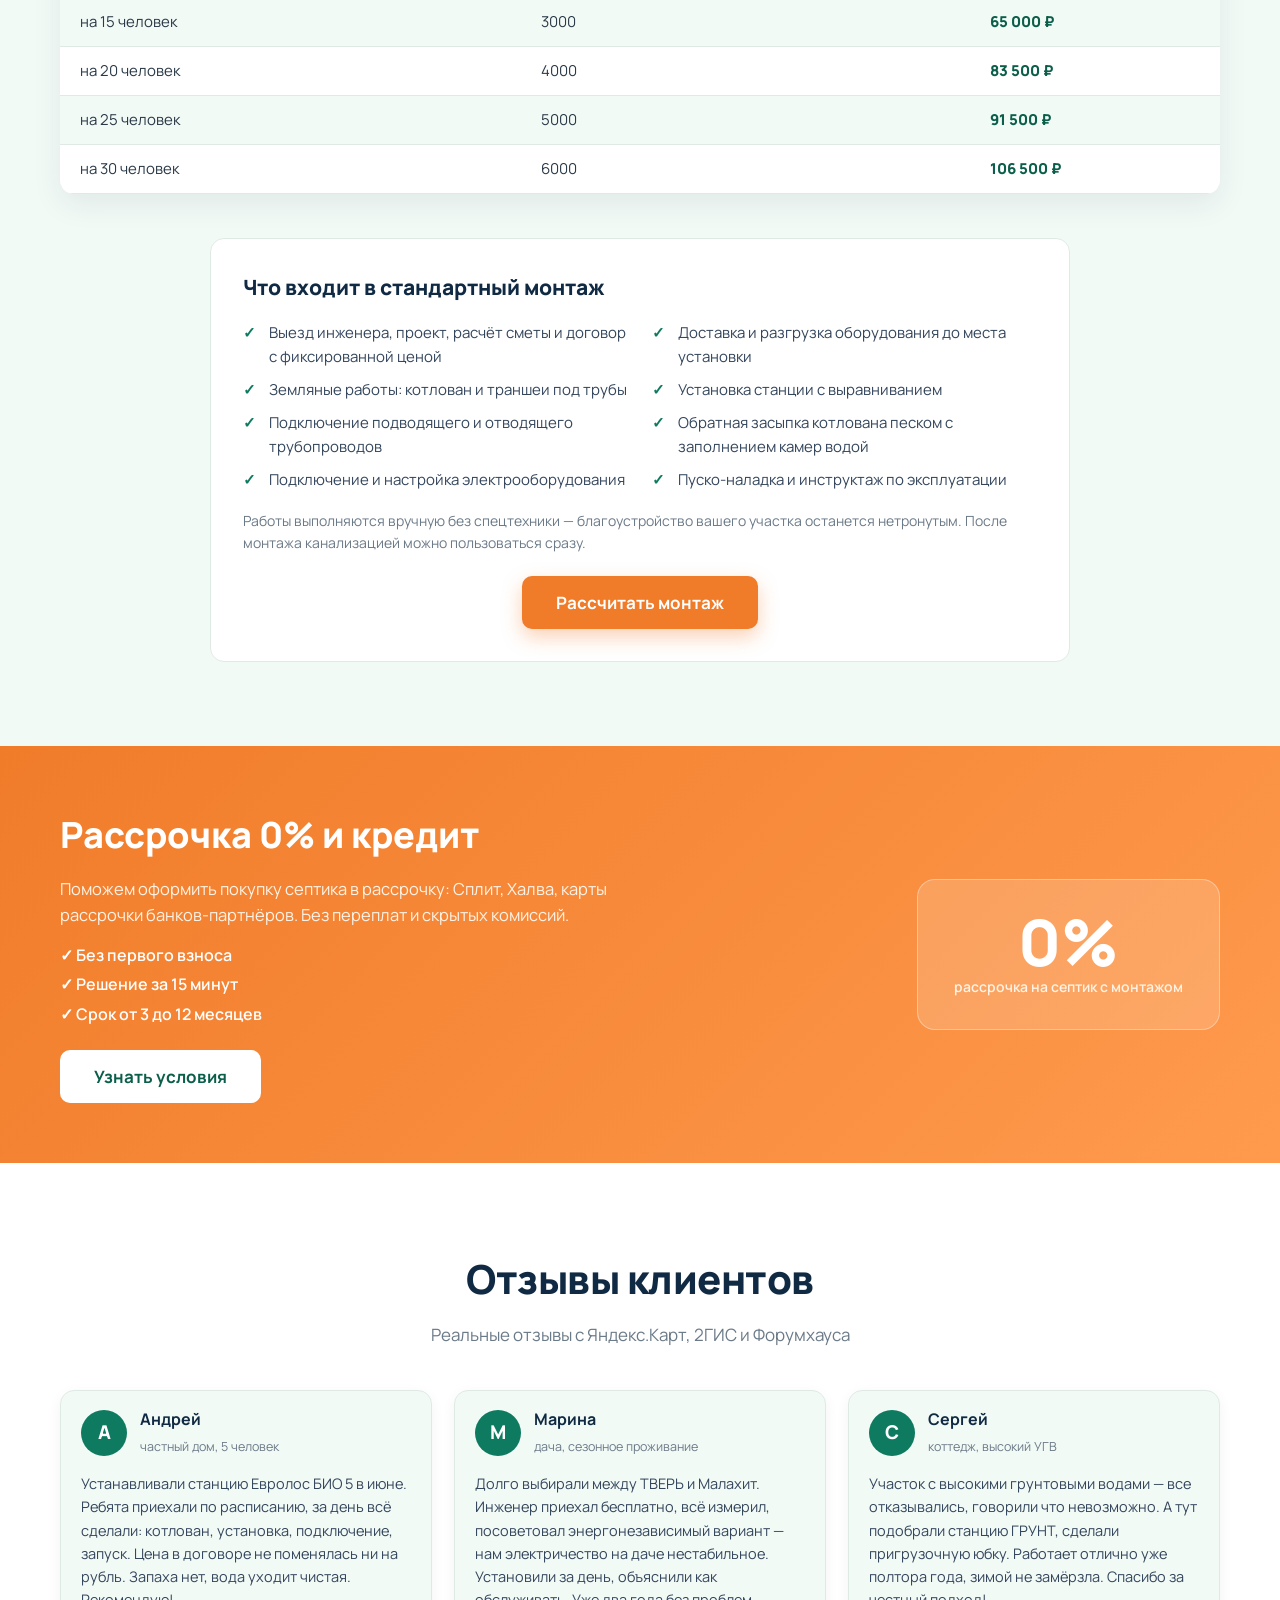
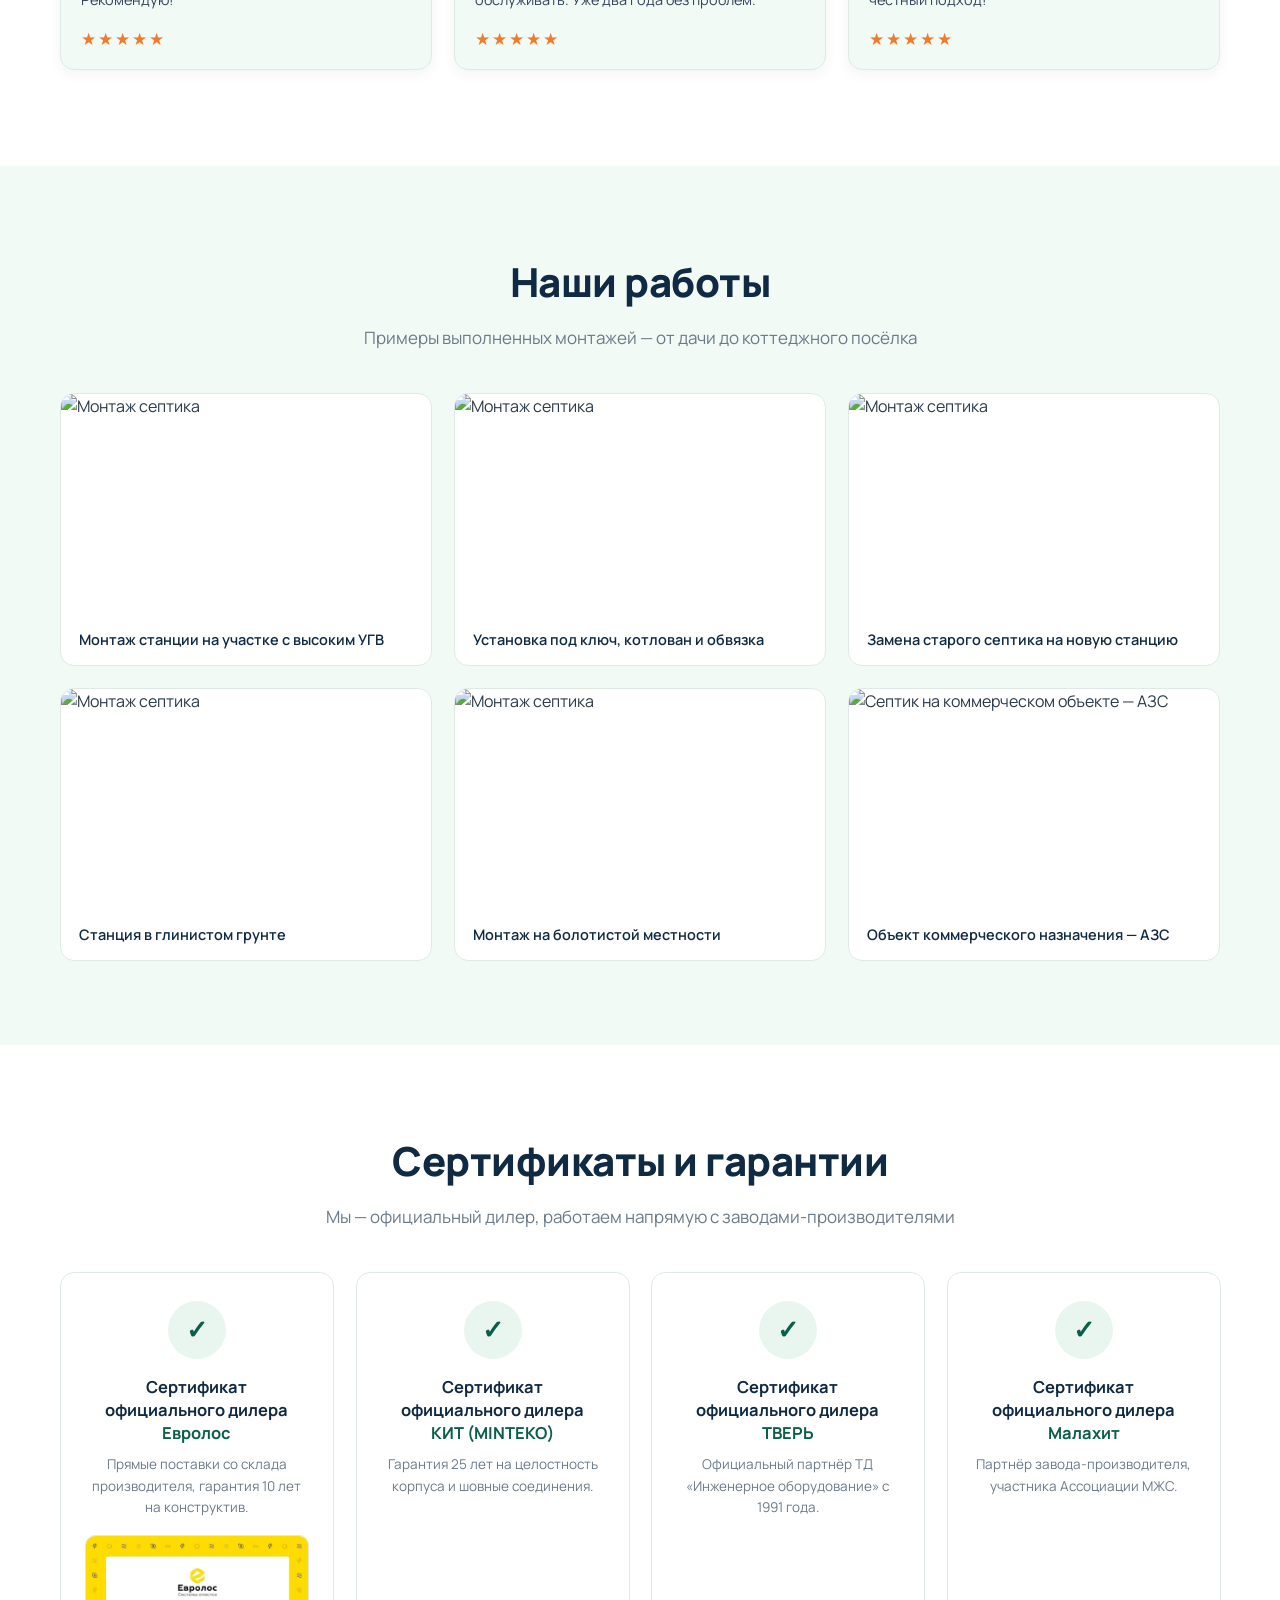
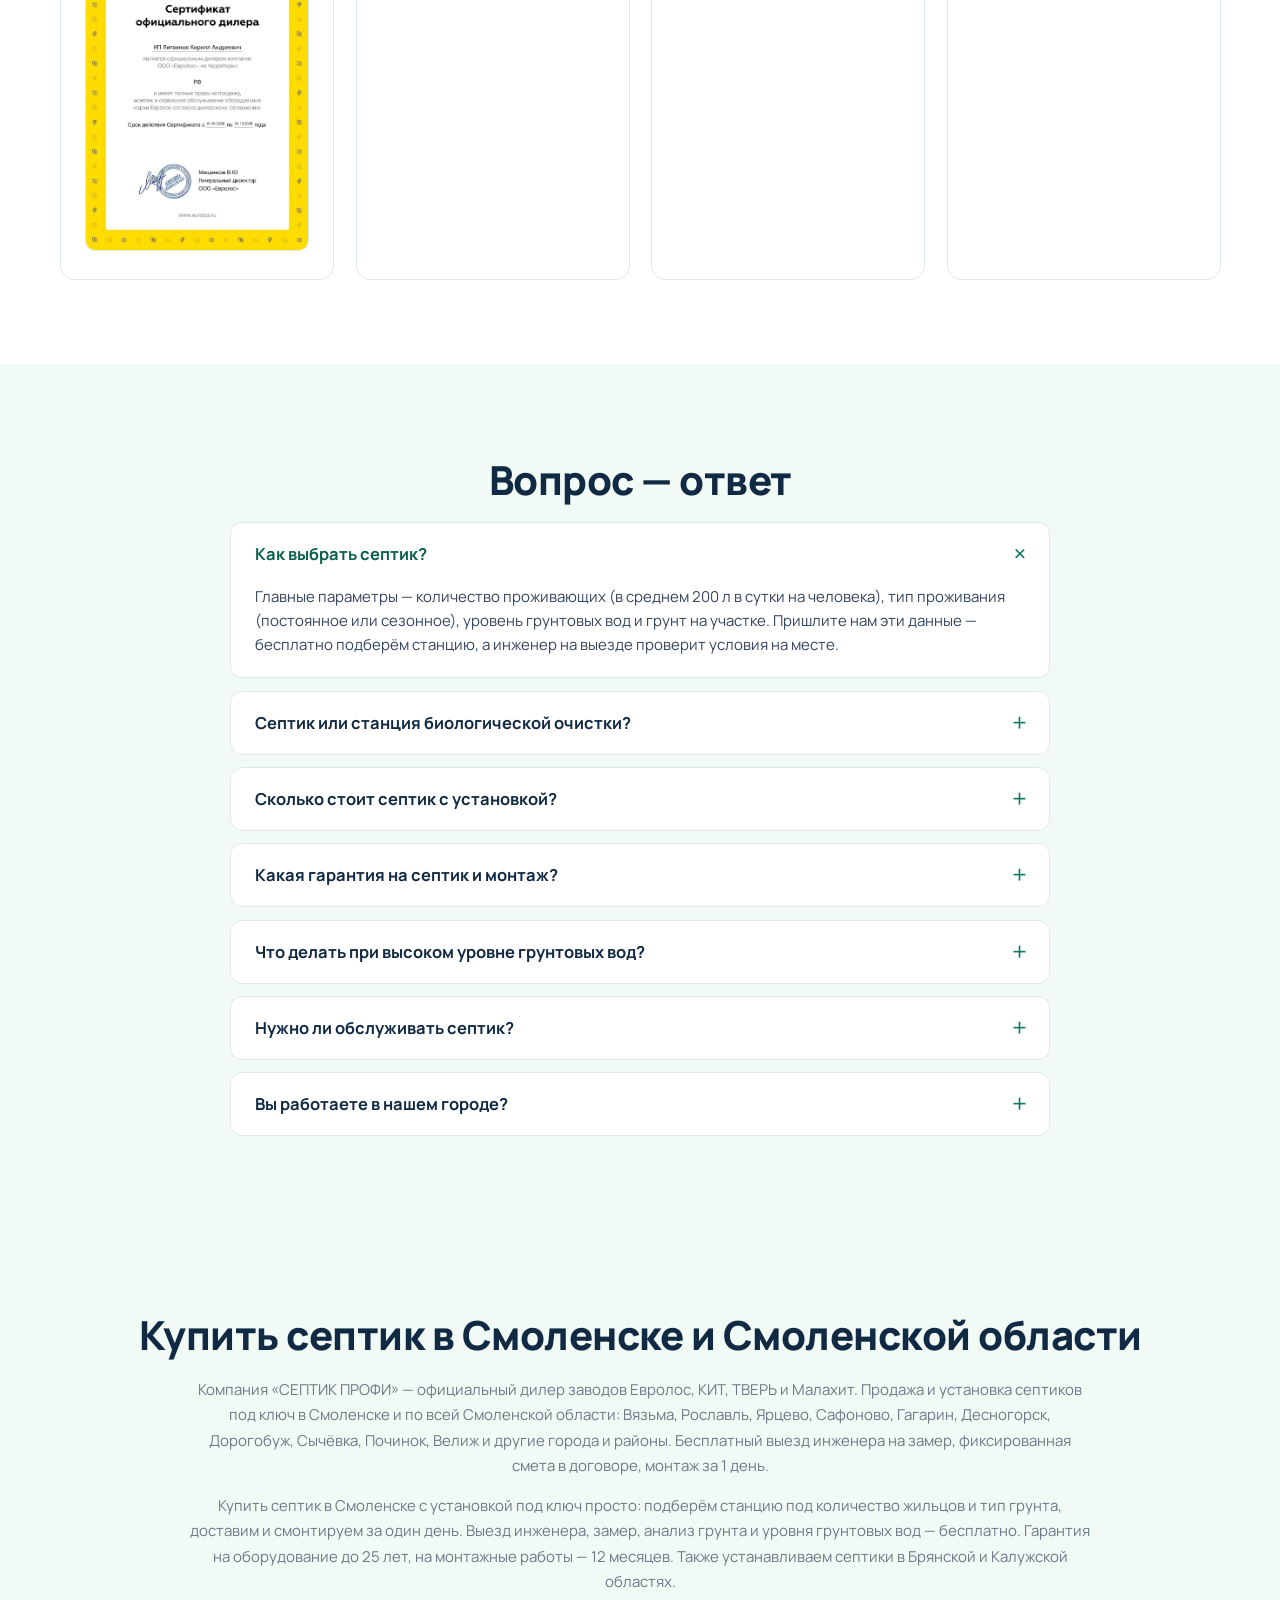
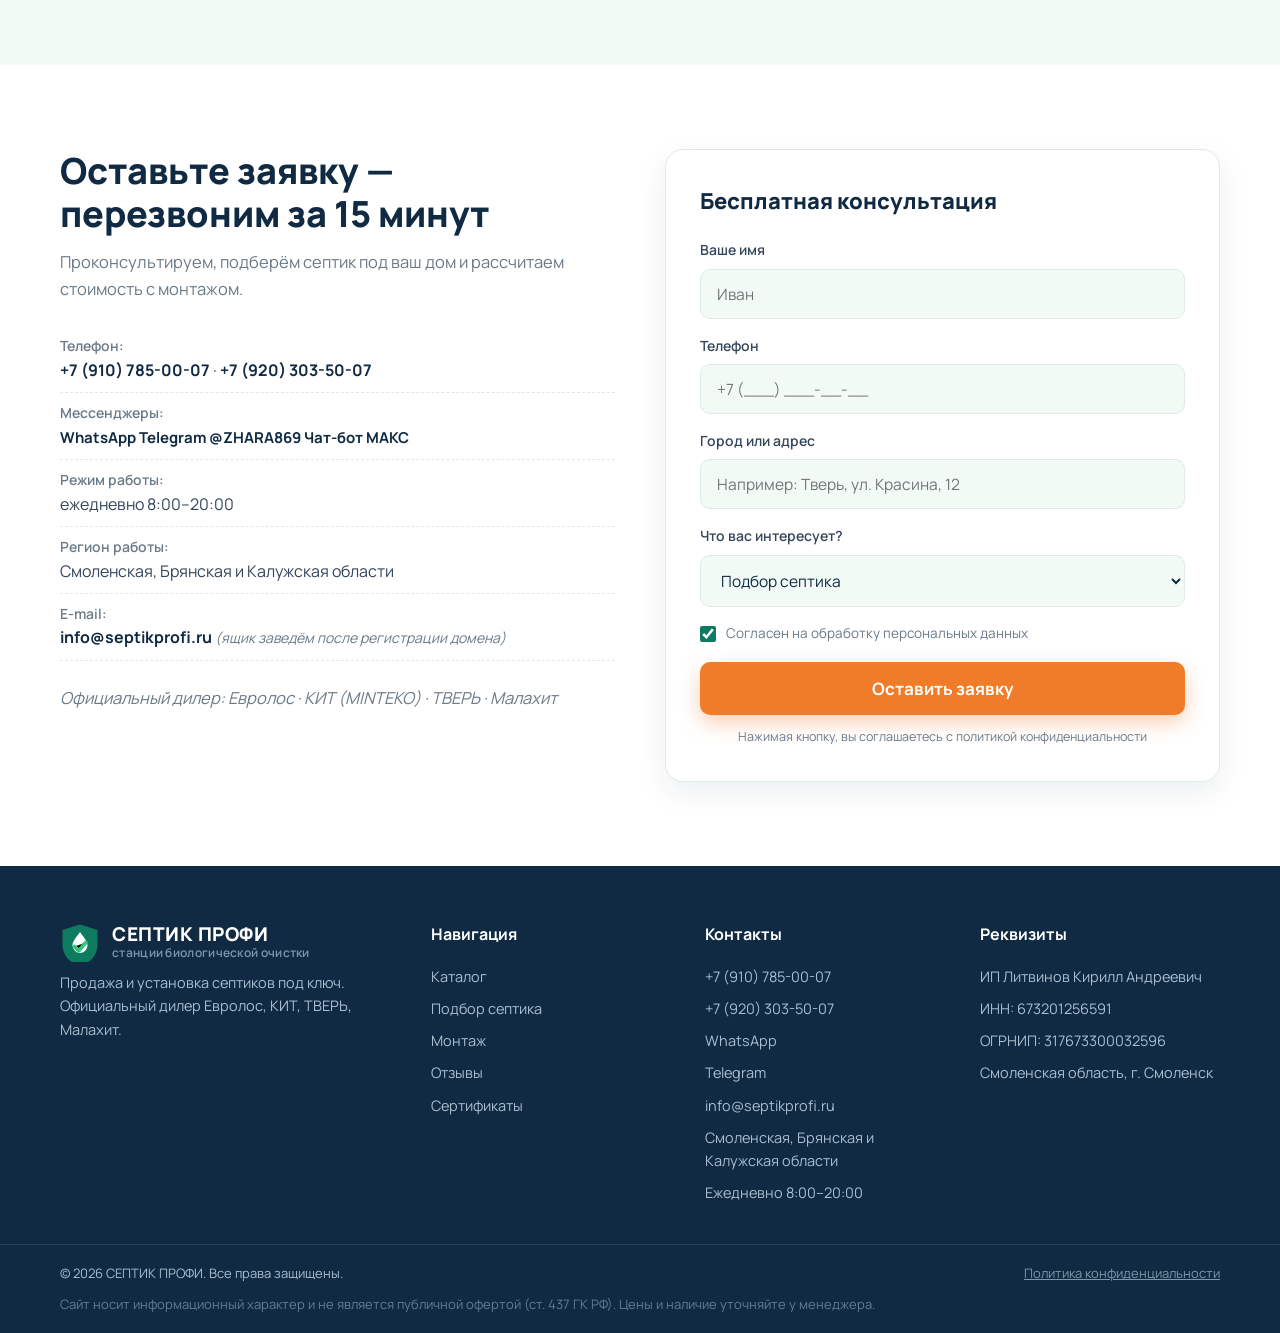
==== commit b22c364f: "SEO: ключевые запросы в title/H1, Schema.org LocalBusiness+FAQPage, региональный текст, robots.txt, " ====
--- a/index.html
+++ b/index.html
@@ -4,24 +4,136 @@
 <meta charset="UTF-8">
 <meta name="viewport" content="width=device-width, initial-scale=1.0">
 <link rel="icon" type="image/svg+xml" href="favicon.svg">
-<title>СЕПТИК ПРОФИ — продажа и установка станций биологической очистки | Евролос, КИТ, ТВЕРЬ, Малахит</title>
-<meta name="description" content="Продажа и установка станций биологической очистки и септиков под ключ: Евролос, КИТ, ТВЕРЬ, Малахит. Монтаж за 1 день, гарантия до 25 лет, рассрочка. Бесплатный выезд инженера. Работаем в Смоленской, Брянской и Калужской областях.">
+<title>Купить септик в Смоленске: установка и монтаж под ключ за 1 день | СЕПТИК ПРОФИ</title>
+<meta name="description" content="Купить септик в Смоленске и Смоленской области по цене производителя: Евролос, КИТ, ТВЕРЬ, Малахит. Установка и монтаж септика под ключ за 1 день, гарантия до 25 лет, рассрочка 0%, бесплатный выезд инженера.">
 <meta property="og:type" content="website">
 <meta property="og:site_name" content="СЕПТИК ПРОФИ">
-<meta property="og:title" content="СЕПТИК ПРОФИ — септики и станции очистки под ключ">
-<meta property="og:description" content="Продажа и установка септиков Евролос, КИТ, ТВЕРЬ, Малахит. Монтаж за 1 день, гарантия до 25 лет, рассрочка 0%. Бесплатный выезд инженера.">
+<meta property="og:title" content="Купить септик в Смоленске под ключ — установка за 1 день | СЕПТИК ПРОФИ">
+<meta property="og:description" content="Купить септик в Смоленске и области по цене производителя. Установка и монтаж септика под ключ за 1 день: Евролос, КИТ, ТВЕРЬ, Малахит. Гарантия до 25 лет, рассрочка 0%.">
 <meta property="og:url" content="https://septikprof.com/">
 <meta property="og:image" content="https://septikprof.com/img/og-preview.png">
 <meta property="og:image:width" content="1200">
 <meta property="og:image:height" content="630">
 <meta name="twitter:card" content="summary_large_image">
-<meta name="twitter:title" content="СЕПТИК ПРОФИ — септики и станции очистки под ключ">
-<meta name="twitter:description" content="Продажа и установка септиков Евролос, КИТ, ТВЕРЬ, Малахит. Монтаж за 1 день, гарантия до 25 лет.">
+<meta name="twitter:title" content="Купить септик в Смоленске под ключ — установка за 1 день | СЕПТИК ПРОФИ">
+<meta name="twitter:description" content="Купить септик в Смоленске и области по цене производителя. Установка и монтаж септика под ключ за 1 день: Евролос, КИТ, ТВЕРЬ, Малахит.">
 <meta name="twitter:image" content="https://septikprof.com/img/og-preview.png">
 <link rel="preconnect" href="https://fonts.googleapis.com">
 <link rel="preconnect" href="https://fonts.gstatic.com" crossorigin>
 <link href="https://fonts.googleapis.com/css2?family=Manrope:wght@400;500;600;700;800&display=swap" rel="stylesheet">
 <link rel="stylesheet" href="css/styles.css">
+<script type="application/ld+json">
+{
+  "@context": "https://schema.org",
+  "@graph": [
+    {
+      "@type": "LocalBusiness",
+      "name": "СЕПТИК ПРОФИ",
+      "description": "Купить септик в Смоленске и Смоленской области по цене производителя: Евролос, КИТ, ТВЕРЬ, Малахит. Установка и монтаж септика под ключ за 1 день, гарантия до 25 лет, рассрочка 0%.",
+      "url": "https://septikprof.com/",
+      "image": "https://septikprof.com/img/og-preview.png",
+      "telephone": [
+        "+7 (910) 785-00-07",
+        "+7 (920) 303-50-07"
+      ],
+      "priceRange": "₽₽",
+      "address": {
+        "@type": "PostalAddress",
+        "addressLocality": "Смоленск",
+        "addressRegion": "Смоленская область",
+        "addressCountry": "RU"
+      },
+      "geo": {
+        "@type": "GeoCoordinates",
+        "latitude": 54.782635,
+        "longitude": 32.045251
+      },
+      "openingHoursSpecification": [
+        {
+          "@type": "OpeningHoursSpecification",
+          "dayOfWeek": [
+            "Monday",
+            "Tuesday",
+            "Wednesday",
+            "Thursday",
+            "Friday",
+            "Saturday",
+            "Sunday"
+          ],
+          "opens": "08:00",
+          "closes": "20:00"
+        }
+      ],
+      "areaServed": [
+        "Смоленская область",
+        "Брянская область",
+        "Калужская область"
+      ]
+    },
+    {
+      "@type": "FAQPage",
+      "mainEntity": [
+        {
+          "@type": "Question",
+          "name": "Как выбрать септик?",
+          "acceptedAnswer": {
+            "@type": "Answer",
+            "text": "Главные параметры — количество проживающих (в среднем 200 л в сутки на человека), тип проживания (постоянное или сезонное), уровень грунтовых вод и грунт на участке. Пришлите нам эти данные — бесплатно подберём станцию, а инженер на выезде проверит условия на месте."
+          }
+        },
+        {
+          "@type": "Question",
+          "name": "Септик или станция биологической очистки?",
+          "acceptedAnswer": {
+            "@type": "Answer",
+            "text": "Станции биологической очистки (Евролос БИО/ПРО, КИТ, ТВЕРЬ, Малахит) очищают стоки на 97–99% — вода пригодна для сброса на рельеф, доочистка грунтом не нужна. Энергонезависимые септики (Евролос ЭКО, ТВЕРЬ Lite) дешевле, работают без электричества, но требуют поля фильтрации и площади на участке."
+          }
+        },
+        {
+          "@type": "Question",
+          "name": "Сколько стоит септик с установкой?",
+          "acceptedAnswer": {
+            "@type": "Answer",
+            "text": "Комплект «под ключ»: станция от 84 700 ₽ + стандартный монтаж от 32 000 ₽ (для септика на 3 человек). Точную стоимость зафиксируем в договоре после бесплатного выезда инженера."
+          }
+        },
+        {
+          "@type": "Question",
+          "name": "Какая гарантия на септик и монтаж?",
+          "acceptedAnswer": {
+            "@type": "Answer",
+            "text": "На корпус и шовные соединения — до 25 лет (КИТ), на конструктив Евролос — 10 лет, срок службы до 50 лет. На монтажные работы — 12 месяцев. После запуска предоставляем техподдержку и сервисные выезды."
+          }
+        },
+        {
+          "@type": "Question",
+          "name": "Что делать при высоком уровне грунтовых вод?",
+          "acceptedAnswer": {
+            "@type": "Answer",
+            "text": "Для высокого УГВ подходят Евролос ГРУНТ, Малахит ГЕО и станции ТВЕРЬ с пригрузочными юбками — они не всплывают, оснащены усиленными рёбрами жёсткости. При принудительном отводе воды устанавливается дренажный насос."
+          }
+        },
+        {
+          "@type": "Question",
+          "name": "Нужно ли обслуживать септик?",
+          "acceptedAnswer": {
+            "@type": "Answer",
+            "text": "Минимально: осадок удаляют раз в 1–2 года (можно самостоятельно фекальным насосом или вызвать сервис). Станции ТВЕРЬ и Малахит рассчитаны на самое редкое обслуживание на рынке."
+          }
+        },
+        {
+          "@type": "Question",
+          "name": "Вы работаете в нашем городе?",
+          "acceptedAnswer": {
+            "@type": "Answer",
+            "text": "Да, доставляем и устанавливаем по всей области и соседним регионам. Выезд инженера на замер — бесплатно. Уточните адрес по телефону — рассчитаем доставку и монтаж."
+          }
+        }
+      ]
+    }
+  ]
+}
+</script>
 </head>
 <body>
 
@@ -79,7 +191,7 @@
       <div class="container hero__inner">
         <div class="hero__content">
           <p class="hero__subtitle">Продажа и установка под ключ</p>
-          <h1 class="hero__title">Септики и автономная канализация <span>по цене производителя</span></h1>
+          <h1 class="hero__title">Купить септик в Смоленске <span>под ключ за 1 день</span></h1>
           <p class="hero__text">Официальный дилер <strong>Евролос · КИТ · ТВЕРЬ · Малахит</strong>. Подберём станцию под ваш дом и участок, доставим и установим за 1 день. Без запаха, без откачки годами.</p>
           <div class="hero__actions">
             <a href="#catalog" class="btn btn--primary btn--lg">Смотреть каталог</a>
@@ -112,7 +224,7 @@
       <div class="container hero__inner">
         <div class="hero__content">
           <p class="hero__subtitle">Собственная монтажная бригада</p>
-          <h1 class="hero__title">Монтаж под ключ <span>за 1 день</span></h1>
+          <h2 class="hero__title">Монтаж септика под ключ <span>за 1 день</span></h2>
           <p class="hero__text">Утром начали — вечером пользуетесь канализацией. Выезд инженера, замер, анализ грунта и уровня грунтовых вод — <strong>бесплатно</strong>. Цена фиксируется в договоре.</p>
           <div class="hero__actions">
             <a href="#install" class="btn btn--primary btn--lg">Как проходит монтаж</a>
@@ -145,7 +257,7 @@
       <div class="container hero__inner">
         <div class="hero__content">
           <p class="hero__subtitle">Прямые поставки с заводов</p>
-          <h1 class="hero__title">Официальный дилер <span>4 заводов-производителей</span></h1>
+          <h2 class="hero__title">Официальный дилер <span>4 заводов-производителей</span></h2>
           <p class="hero__text"><strong>Евролос · КИТ · ТВЕРЬ · Малахит</strong> — сертификаты дилера, гарантия производителя и честные цены без посредников. Подберём станцию под ваш дом бесплатно.</p>
           <div class="hero__actions">
             <a href="#certificates" class="btn btn--primary btn--lg">Сертификаты дилера</a>
@@ -1132,6 +1244,15 @@
   </div>
 </section>
 
+<!-- ============ SEO-ТЕКСТ: РЕГИОН ============ -->
+<section class="seo-text">
+  <div class="container">
+    <h2 class="section-title">Купить септик в Смоленске и Смоленской области</h2>
+    <p>Компания «СЕПТИК ПРОФИ» — официальный дилер заводов Евролос, КИТ, ТВЕРЬ и Малахит. Продажа и установка септиков под ключ в Смоленске и по всей Смоленской области: Вязьма, Рославль, Ярцево, Сафоново, Гагарин, Десногорск, Дорогобуж, Сычёвка, Починок, Велиж и другие города и районы. Бесплатный выезд инженера на замер, фиксированная смета в договоре, монтаж за 1 день.</p>
+    <p>Купить септик в Смоленске с установкой под ключ просто: подберём станцию под количество жильцов и тип грунта, доставим и смонтируем за один день. Выезд инженера, замер, анализ грунта и уровня грунтовых вод — бесплатно. Гарантия на оборудование до 25 лет, на монтажные работы — 12 месяцев. Также устанавливаем септики в Брянской и Калужской областях.</p>
+  </div>
+</section>
+
 <!-- ============ КОНТАКТЫ / ЗАЯВКА ============ -->
 <section class="contacts" id="contacts">
   <div class="container contacts__inner">
--- a/css/styles.css
+++ b/css/styles.css
@@ -407,6 +407,11 @@
 .case-card:hover { transform: translateY(-4px); box-shadow: var(--shadow); }
 .case-card img { width: 100%; height: 220px; object-fit: cover; }
 .case-card figcaption { padding: 14px 18px; font-size: 14.5px; font-weight: 600; color: var(--navy); }
+
+/* ---------- SEO-текст (регион) ---------- */
+.seo-text { padding: 70px 0; background: var(--bg-soft); }
+.seo-text p { max-width: 900px; margin: 0 auto 14px; color: var(--muted); font-size: 15px; line-height: 1.7; text-align: center; }
+.seo-text p:last-child { margin-bottom: 0; }
 
 /* ---------- Сертификаты ---------- */
 .certificates { padding: 84px 0; }
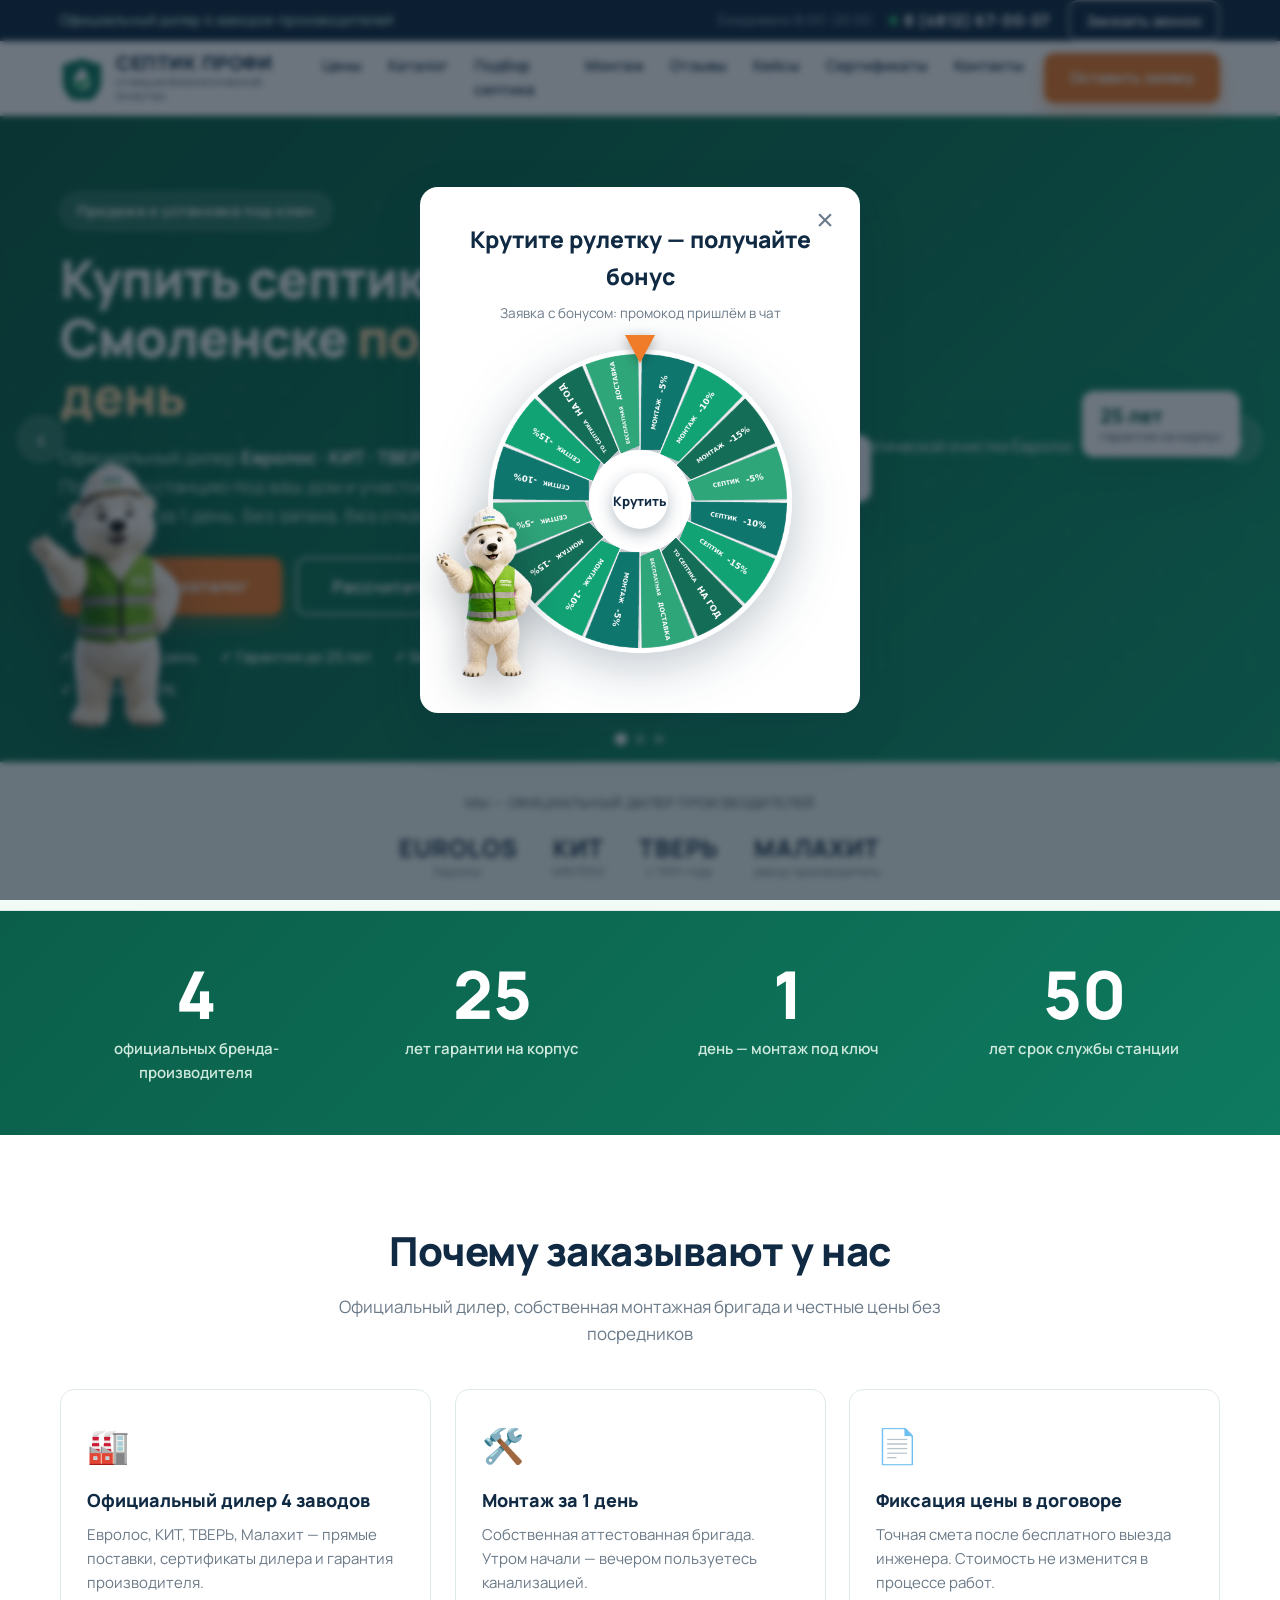
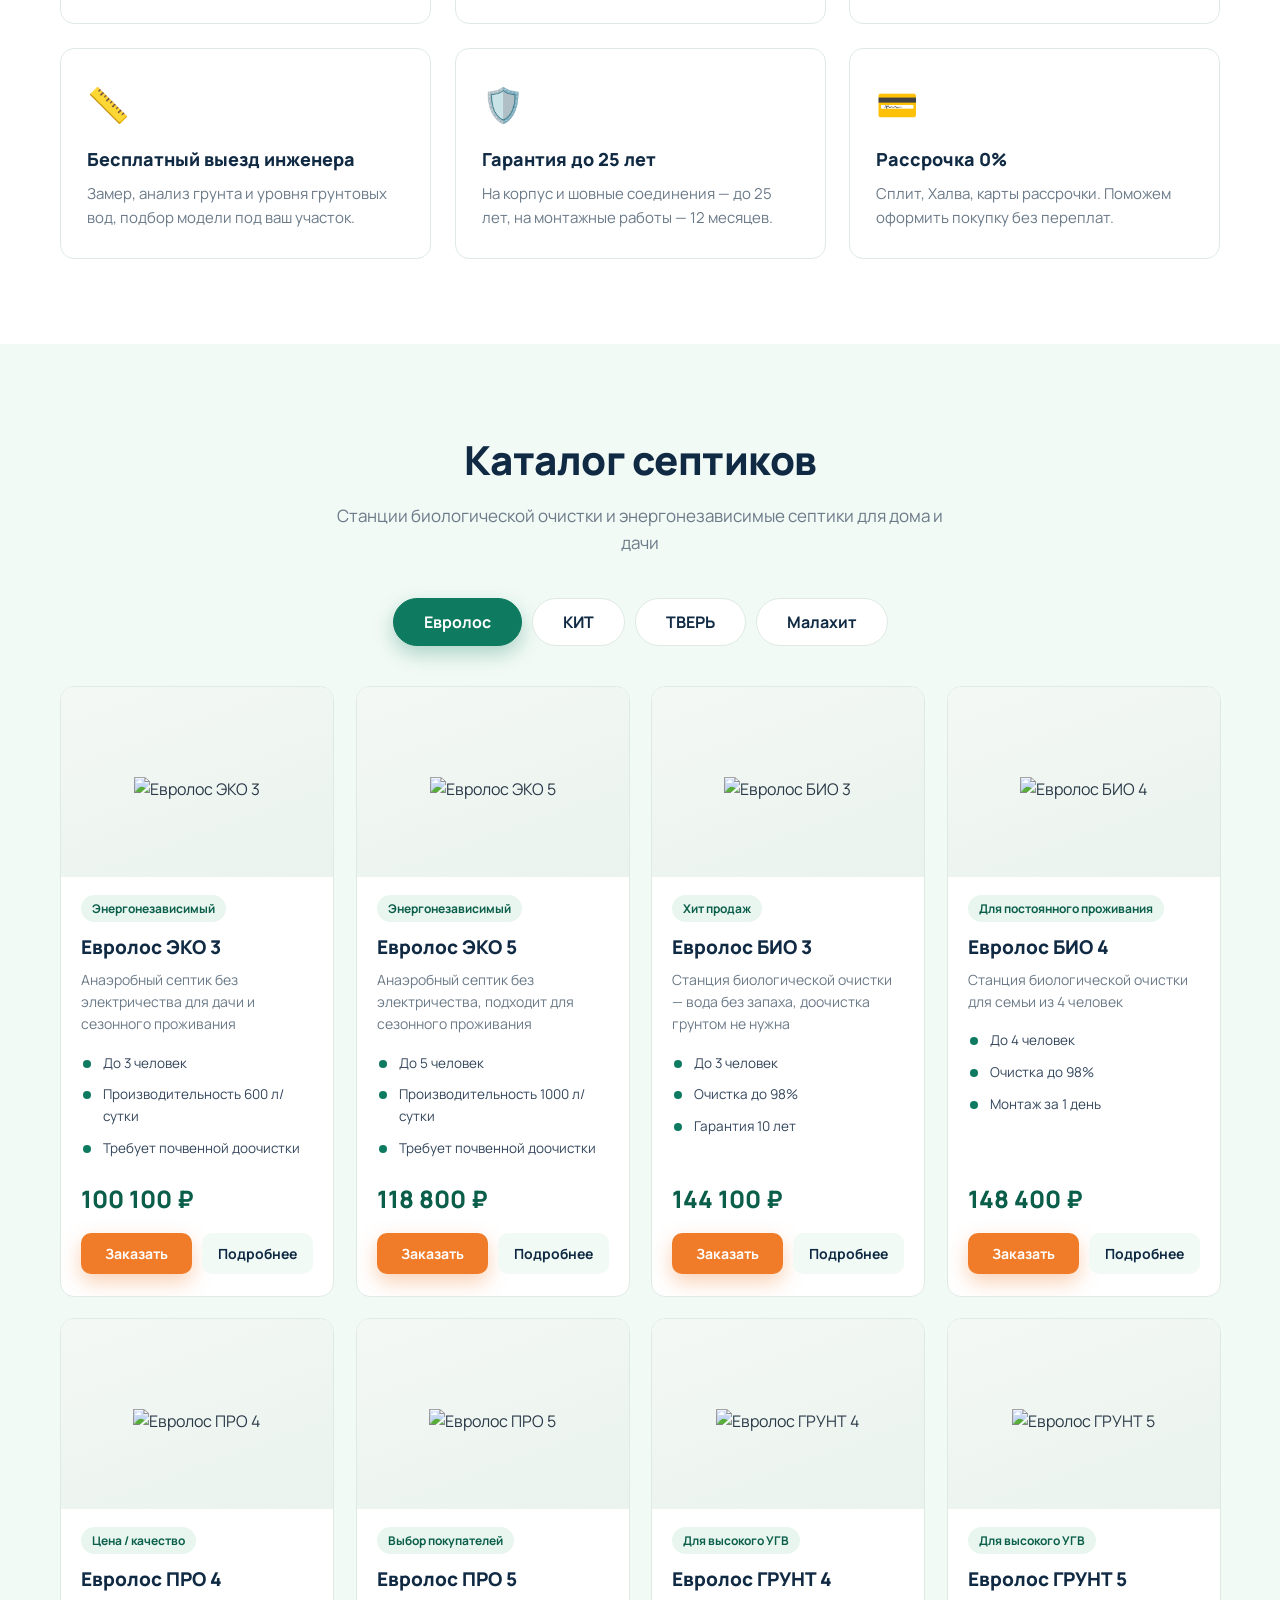
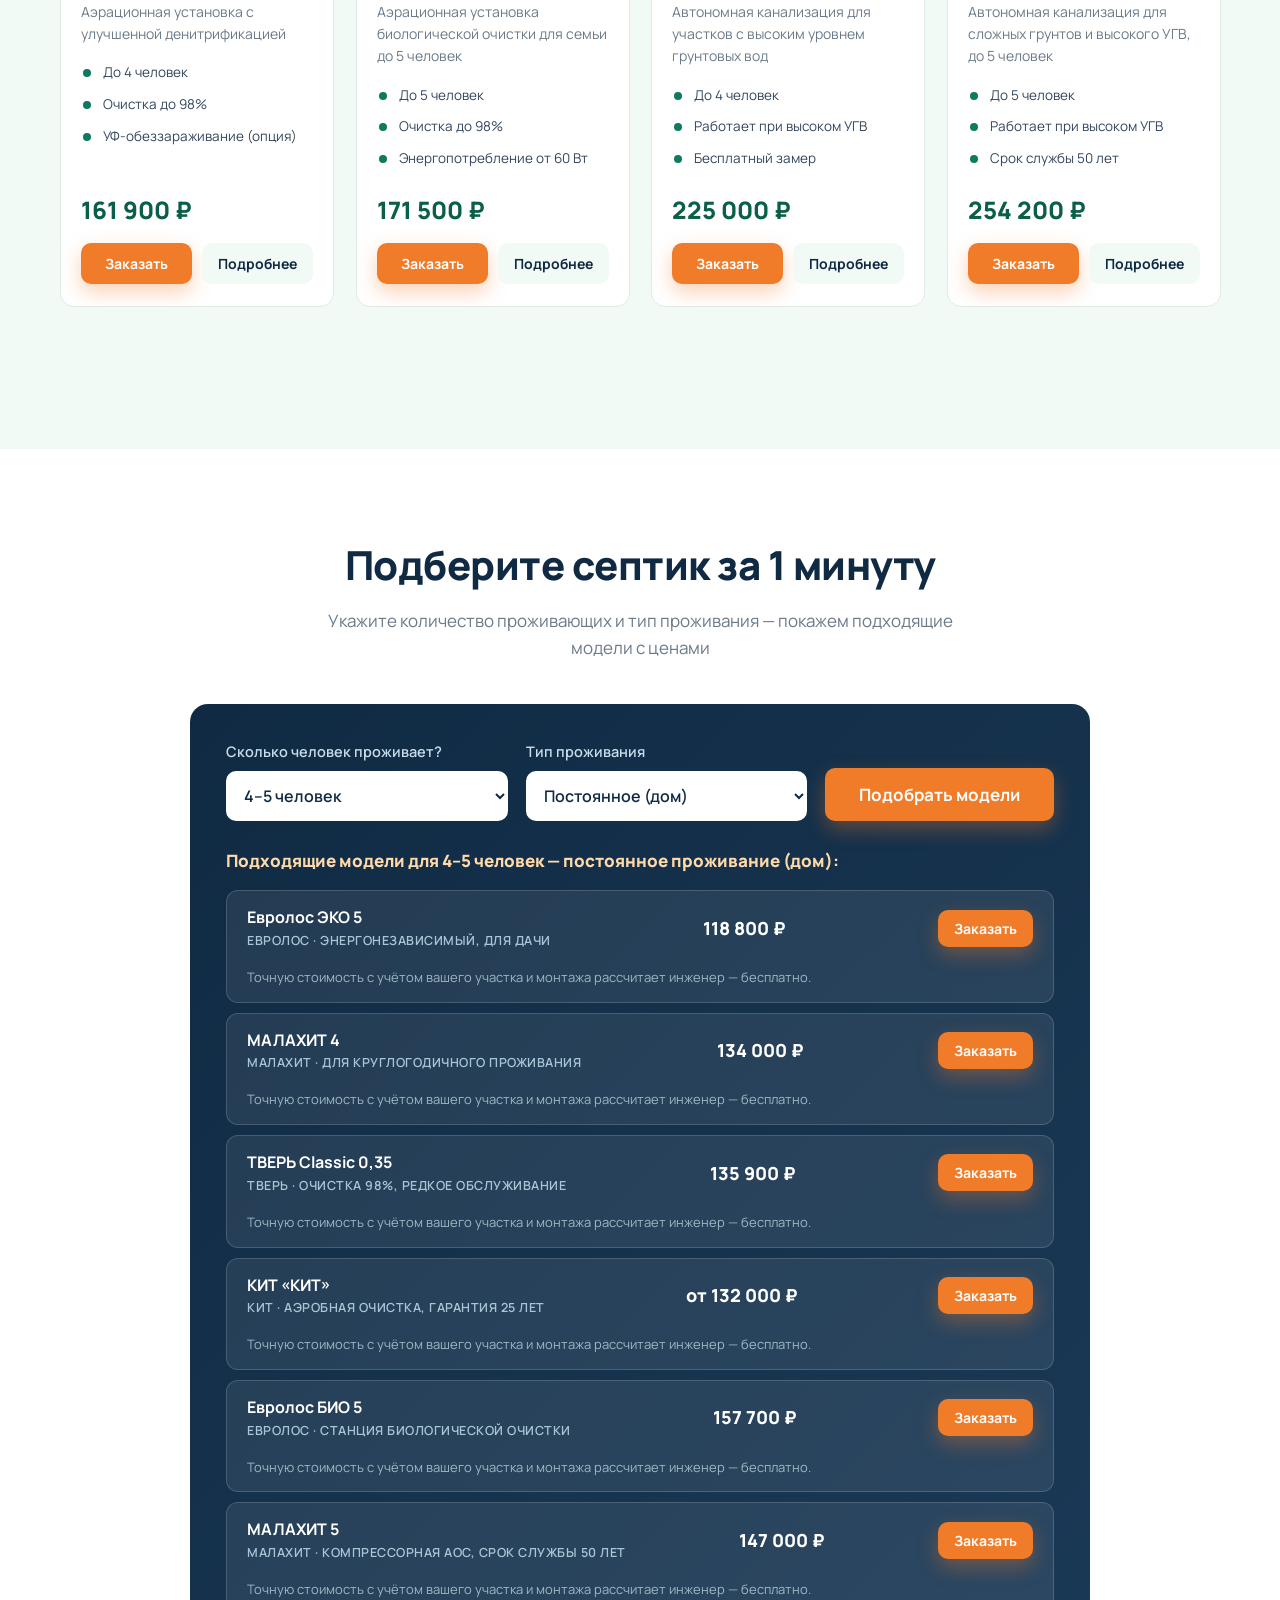
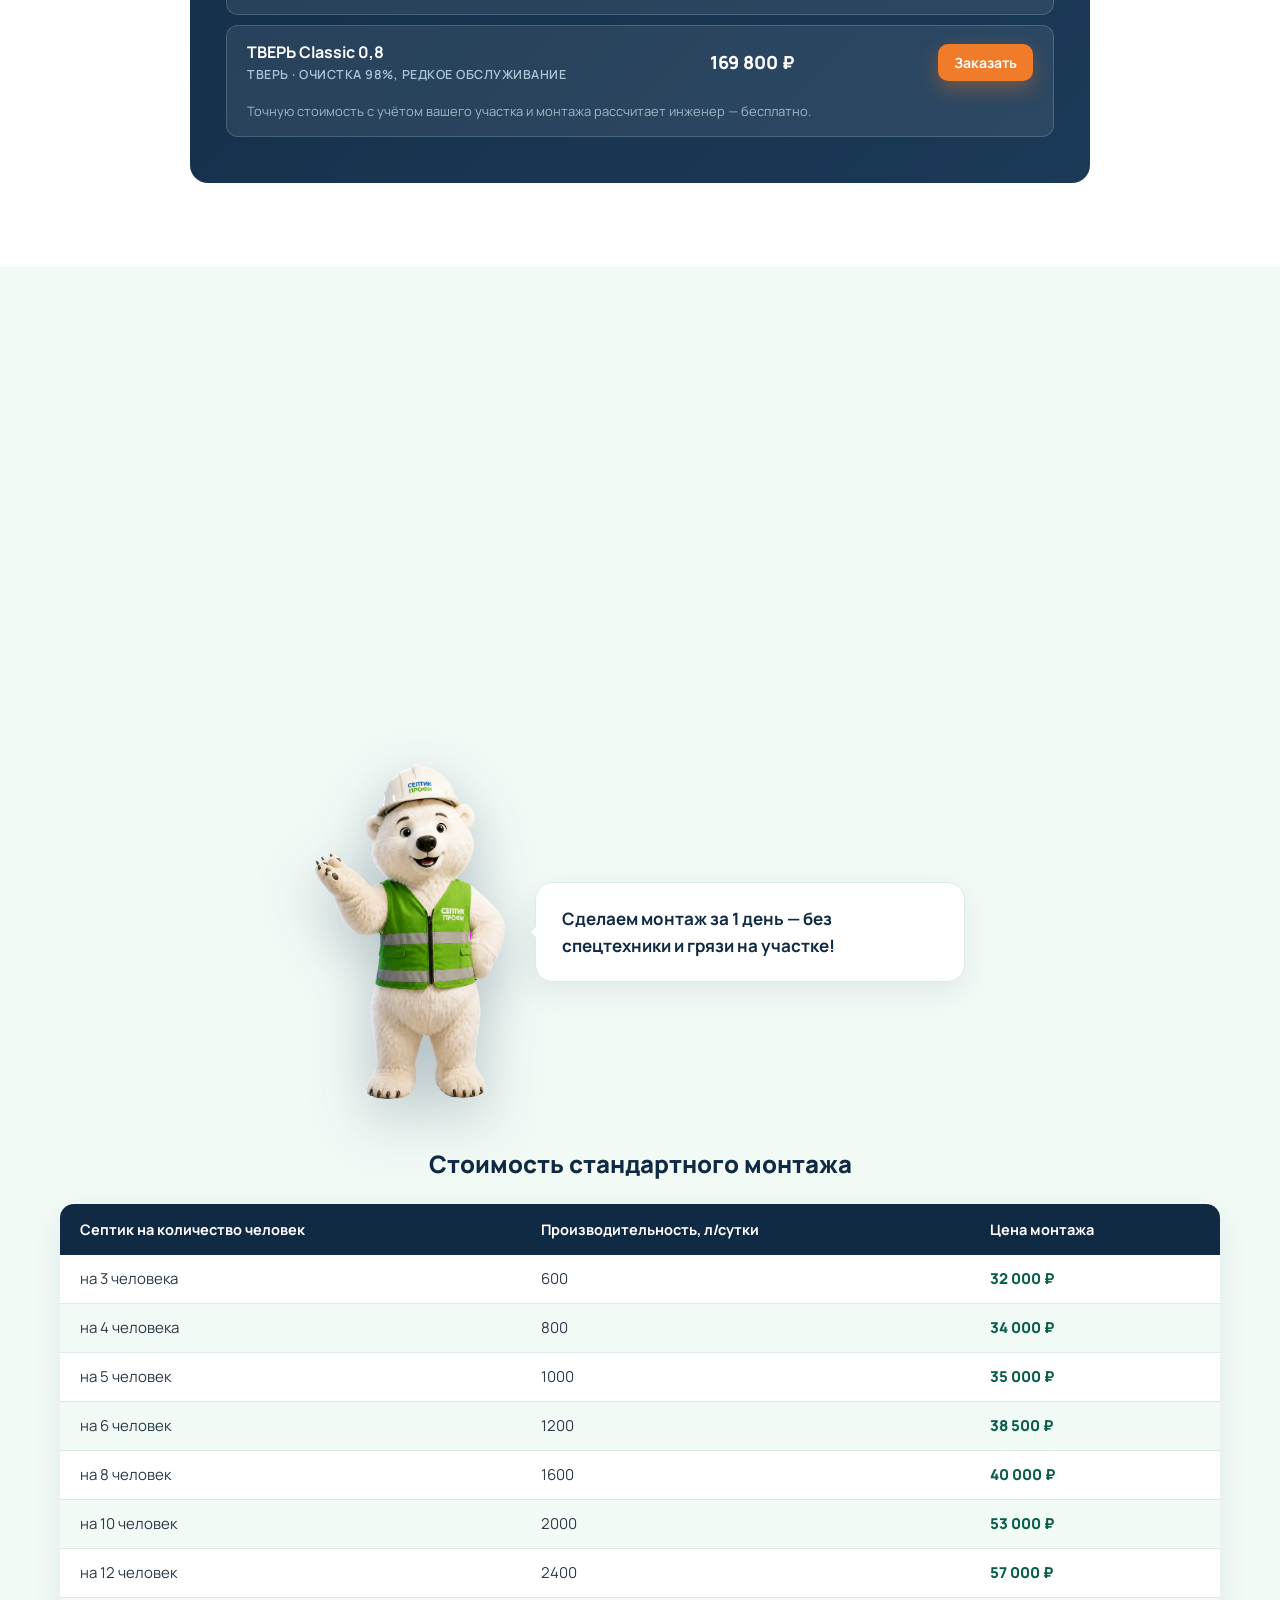
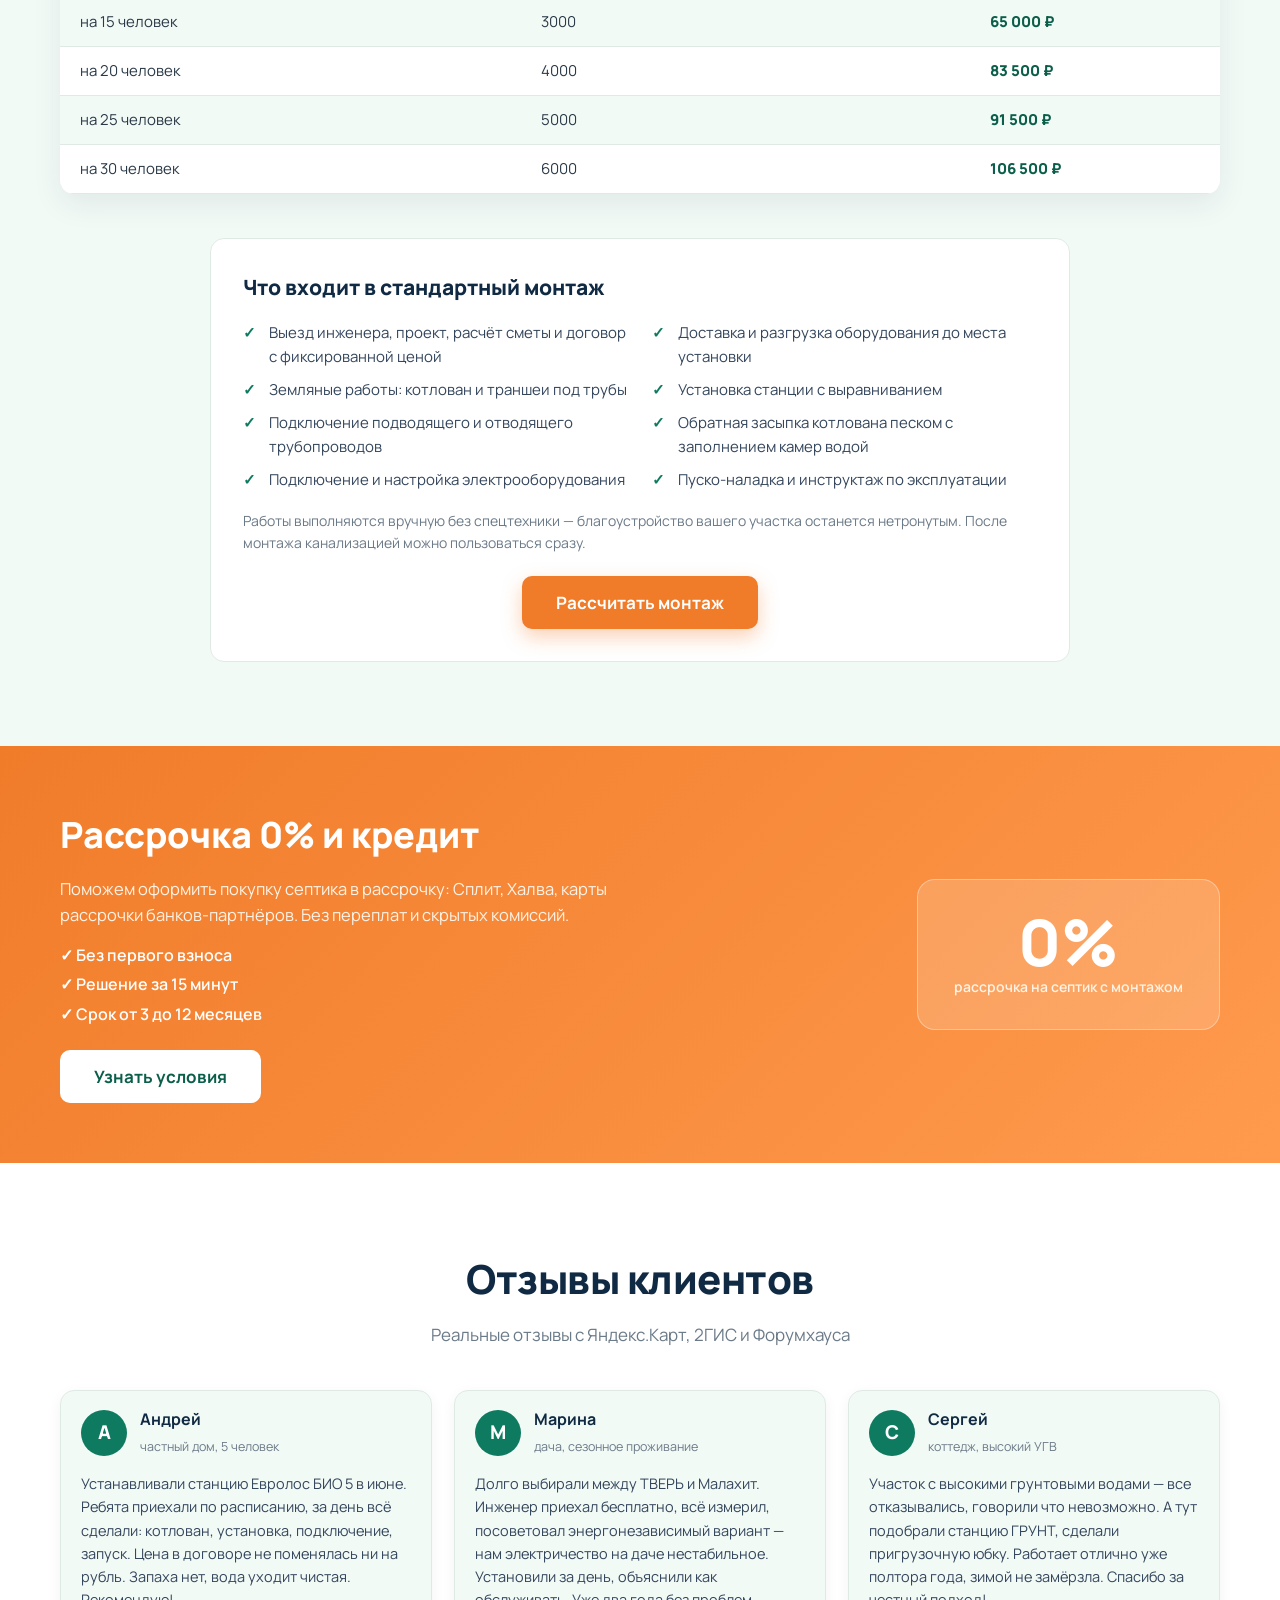
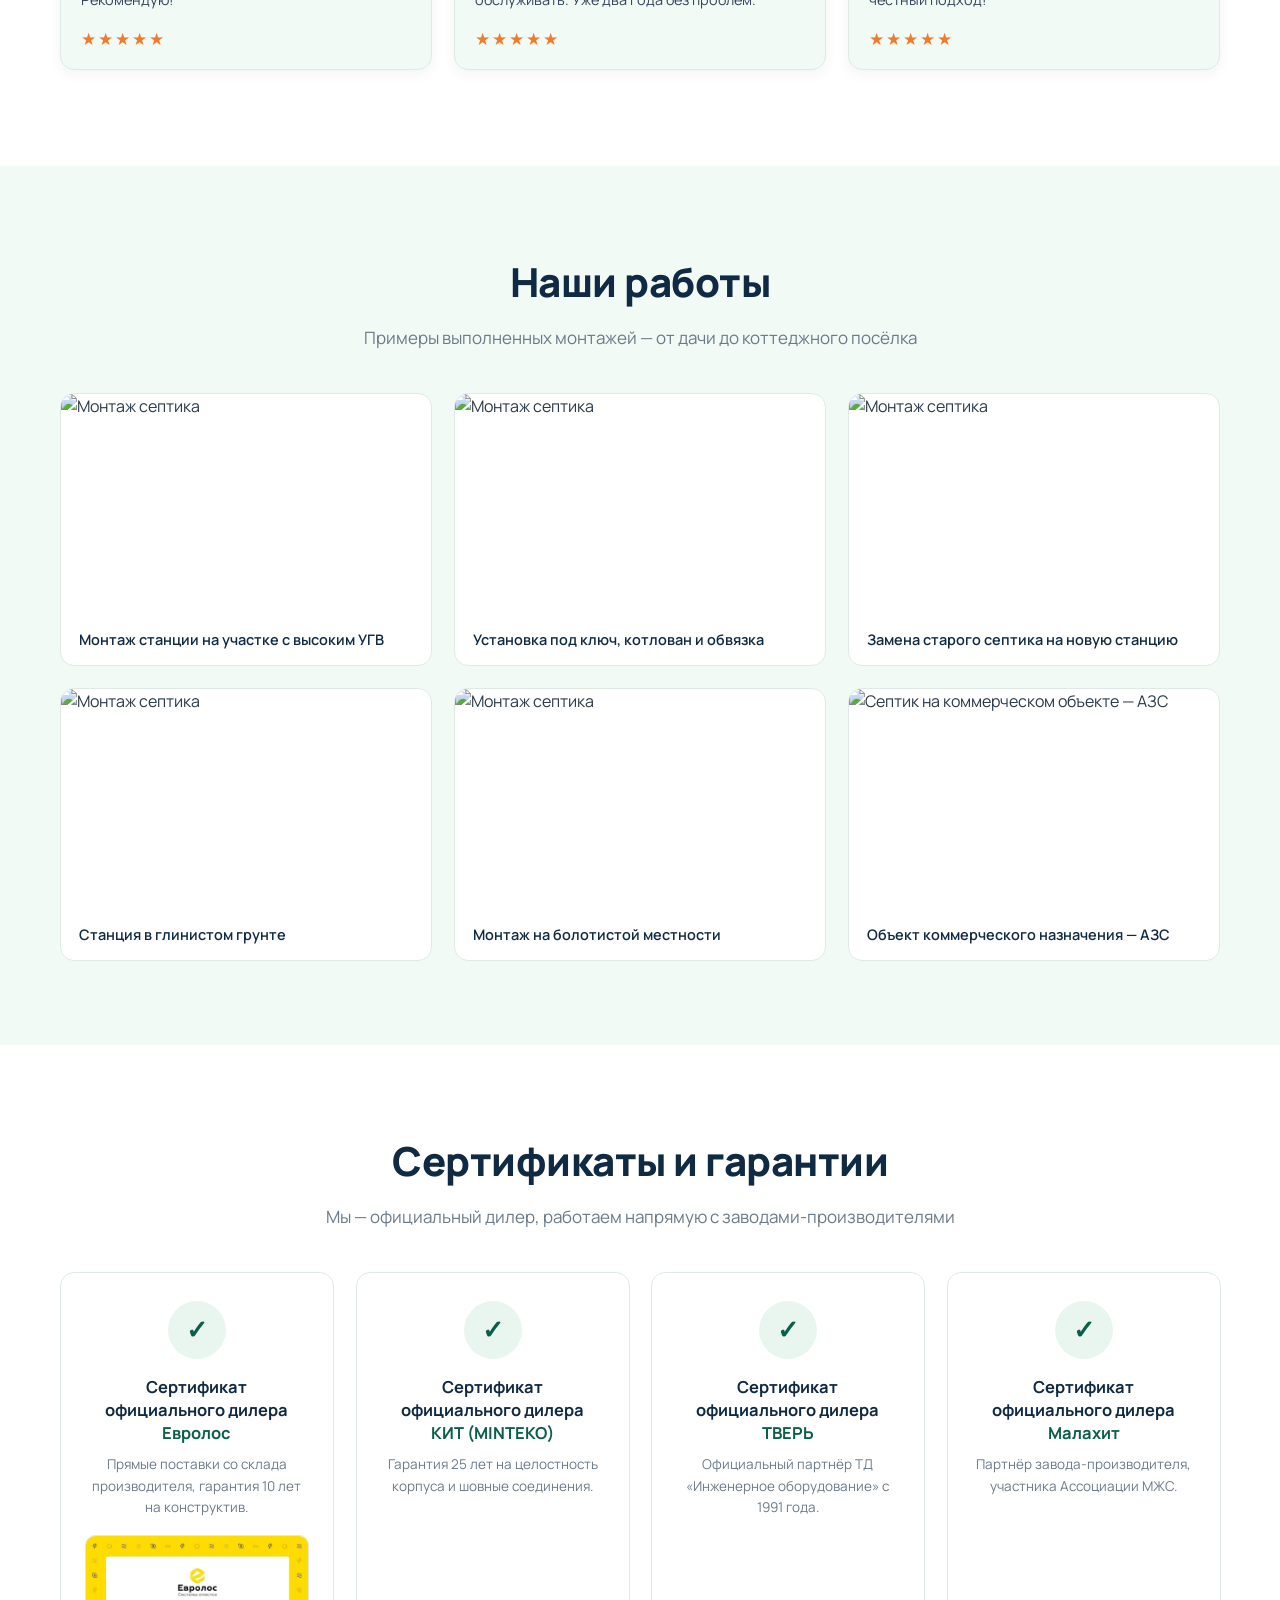
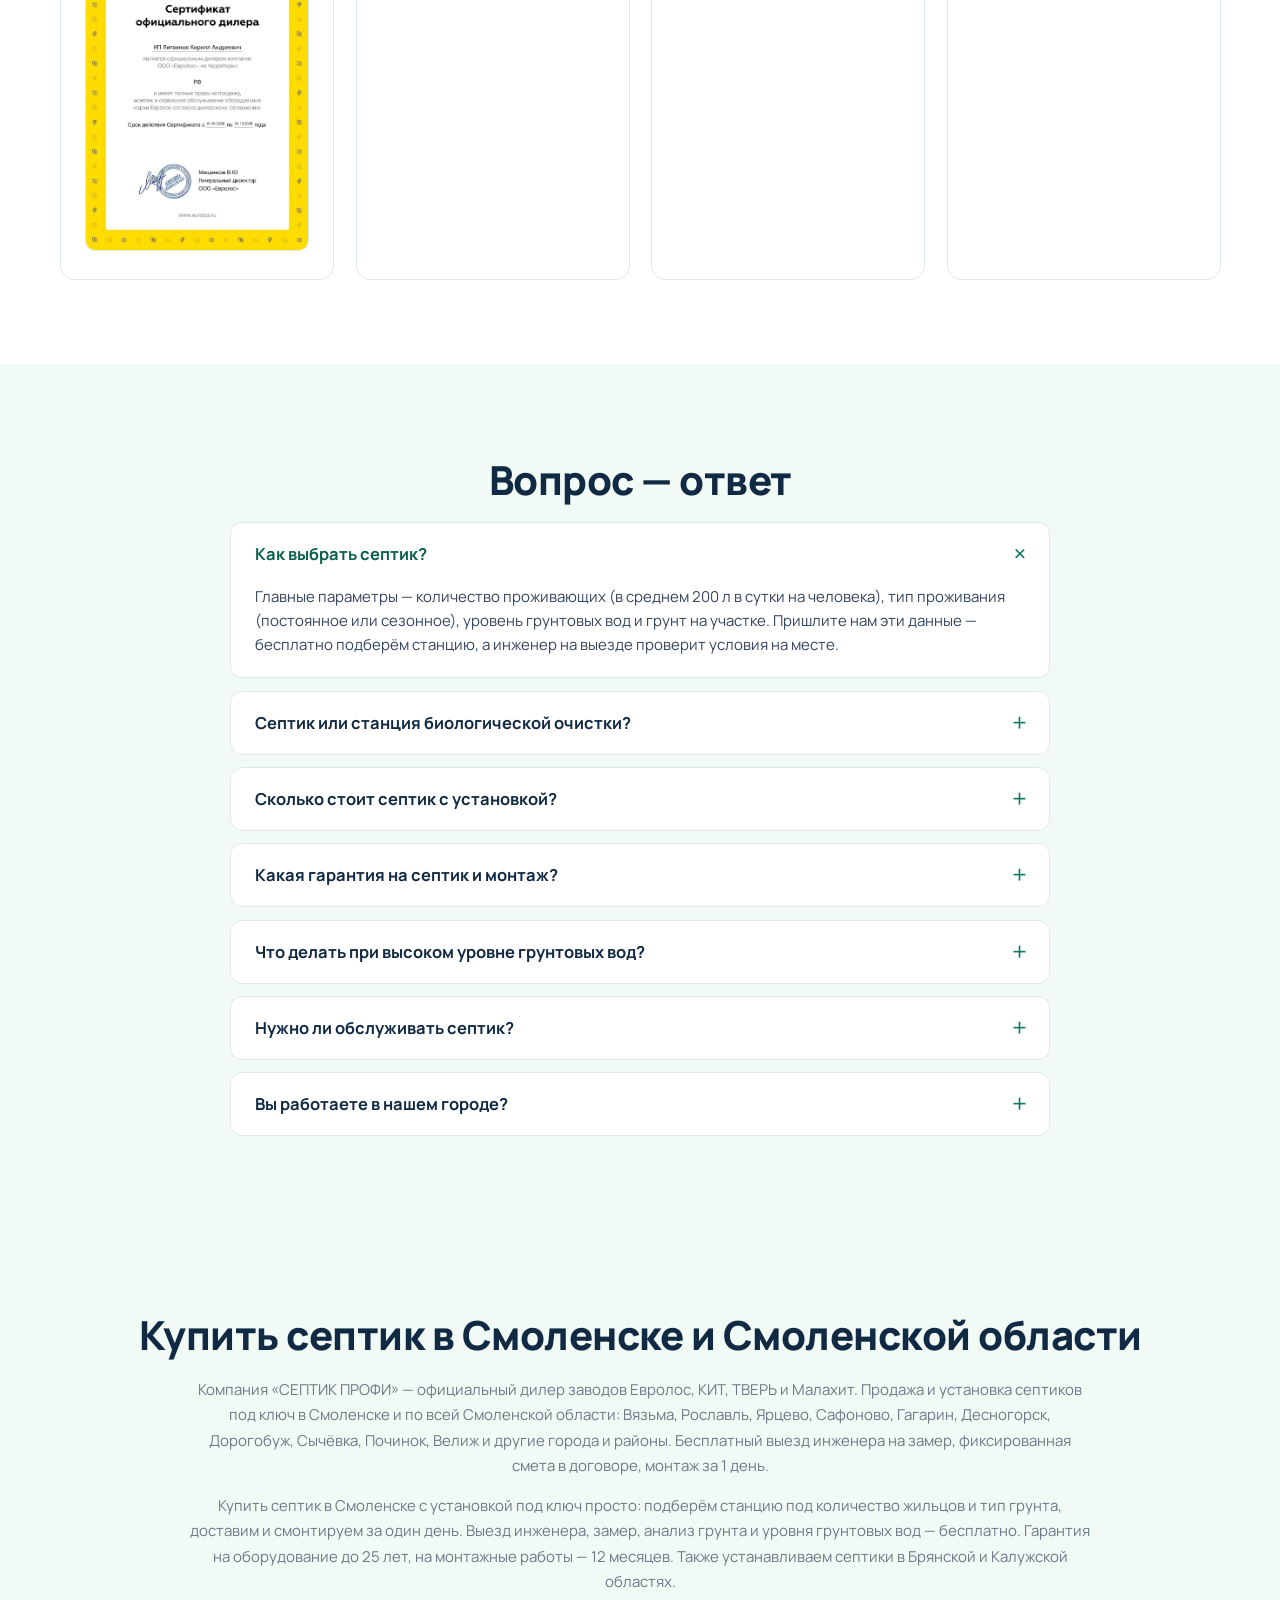
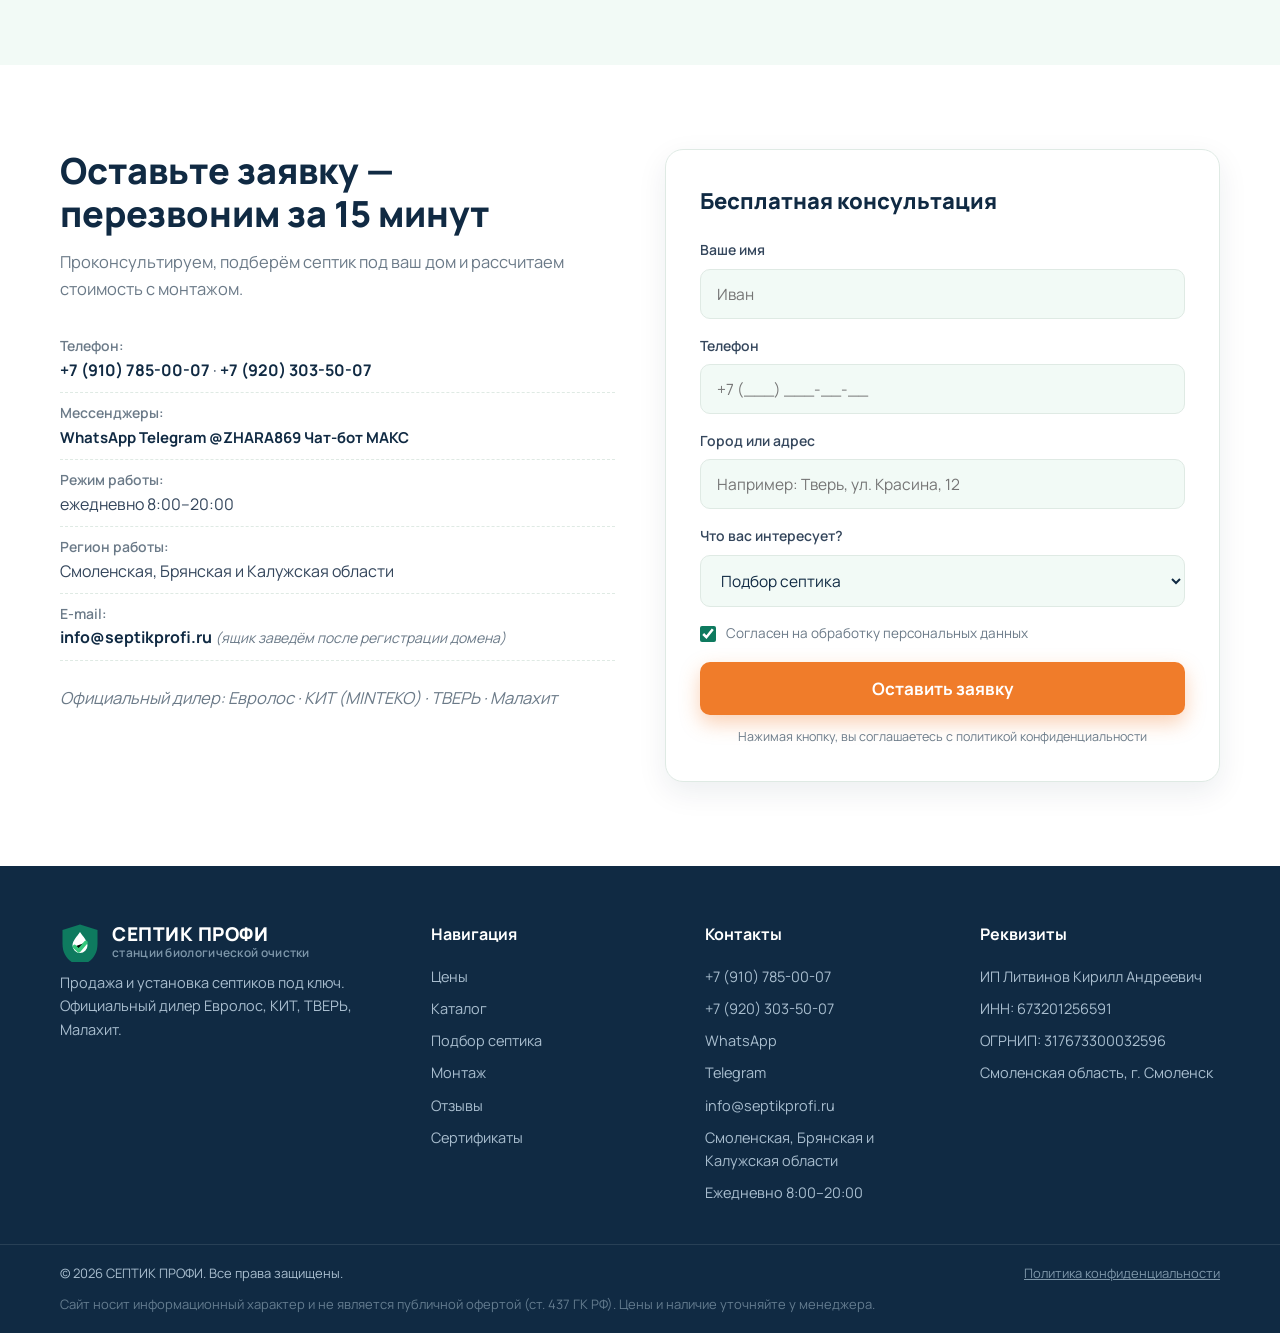
==== commit 921bb616: "Новая страница «Цены» (prices.html): таблицы цен на септики и монтаж, FAQ, Schema.org; ссылки в меню" ====
--- a/index.html
+++ b/index.html
@@ -11,6 +11,7 @@
 <meta property="og:title" content="Купить септик в Смоленске под ключ — установка за 1 день | СЕПТИК ПРОФИ">
 <meta property="og:description" content="Купить септик в Смоленске и области по цене производителя. Установка и монтаж септика под ключ за 1 день: Евролос, КИТ, ТВЕРЬ, Малахит. Гарантия до 25 лет, рассрочка 0%.">
 <meta property="og:url" content="https://septikprof.com/">
+<link rel="canonical" href="https://septikprof.com/">
 <meta property="og:image" content="https://septikprof.com/img/og-preview.png">
 <meta property="og:image:width" content="1200">
 <meta property="og:image:height" content="630">
@@ -164,6 +165,7 @@
       </span>
     </a>
     <nav class="nav" id="nav">
+      <a href="prices.html">Цены</a>
       <a href="#catalog">Каталог</a>
       <a href="#calc">Подбор септика</a>
       <a href="#install">Монтаж</a>
@@ -1319,6 +1321,7 @@
     </div>
     <div class="footer__col">
       <h4>Навигация</h4>
+      <a href="prices.html">Цены</a>
       <a href="#catalog">Каталог</a>
       <a href="#calc">Подбор септика</a>
       <a href="#install">Монтаж</a>
--- a/css/styles.css
+++ b/css/styles.css
@@ -325,6 +325,26 @@
 .install-step p { font-size: 14.5px; color: var(--muted); }
 
 .install__subtitle { font-size: 24px; font-weight: 800; color: var(--navy); margin-bottom: 20px; text-align: center; }
+
+/* ---------- Страница «Цены» ---------- */
+.page-head { padding: 84px 0 10px; text-align: center; }
+.page-head .section-title { margin-bottom: 14px; }
+.page-head__sub { max-width: 820px; margin: 0 auto 26px; color: var(--muted); font-size: 16px; line-height: 1.65; }
+.page-head__actions { display: flex; gap: 14px; justify-content: center; flex-wrap: wrap; margin-bottom: 30px; }
+.prices { padding: 50px 0; }
+.prices .section-title { margin-bottom: 26px; }
+.prices--alt { background: var(--bg-soft); }
+.prices__h3 { font-size: 22px; color: var(--navy); margin: 26px 0 14px; text-align: center; }
+.prices__note { max-width: 900px; margin: -14px auto 0; color: var(--muted); font-size: 15px; line-height: 1.65; text-align: center; }
+.prices__list { margin: 18px 0 30px; padding: 0; list-style: none; columns: 2; gap: 34px; max-width: 860px; margin-left: auto; margin-right: auto; }
+.prices__list li { margin-bottom: 10px; color: var(--text); font-size: 15px; line-height: 1.5; }
+.prices__list li::before { content: "✓ "; color: var(--green); font-weight: 800; }
+.prices__list--center { text-align: center; }
+@media (max-width: 640px) {
+  .prices__list { columns: 1; }
+  .page-head { padding-top: 56px; }
+  .prices { padding: 36px 0; }
+}
 .table-wrap { overflow-x: auto; border-radius: var(--radius); box-shadow: var(--shadow); background: #fff; margin-bottom: 44px; }
 .price-table { width: 100%; border-collapse: collapse; min-width: 560px; }
 .price-table th {
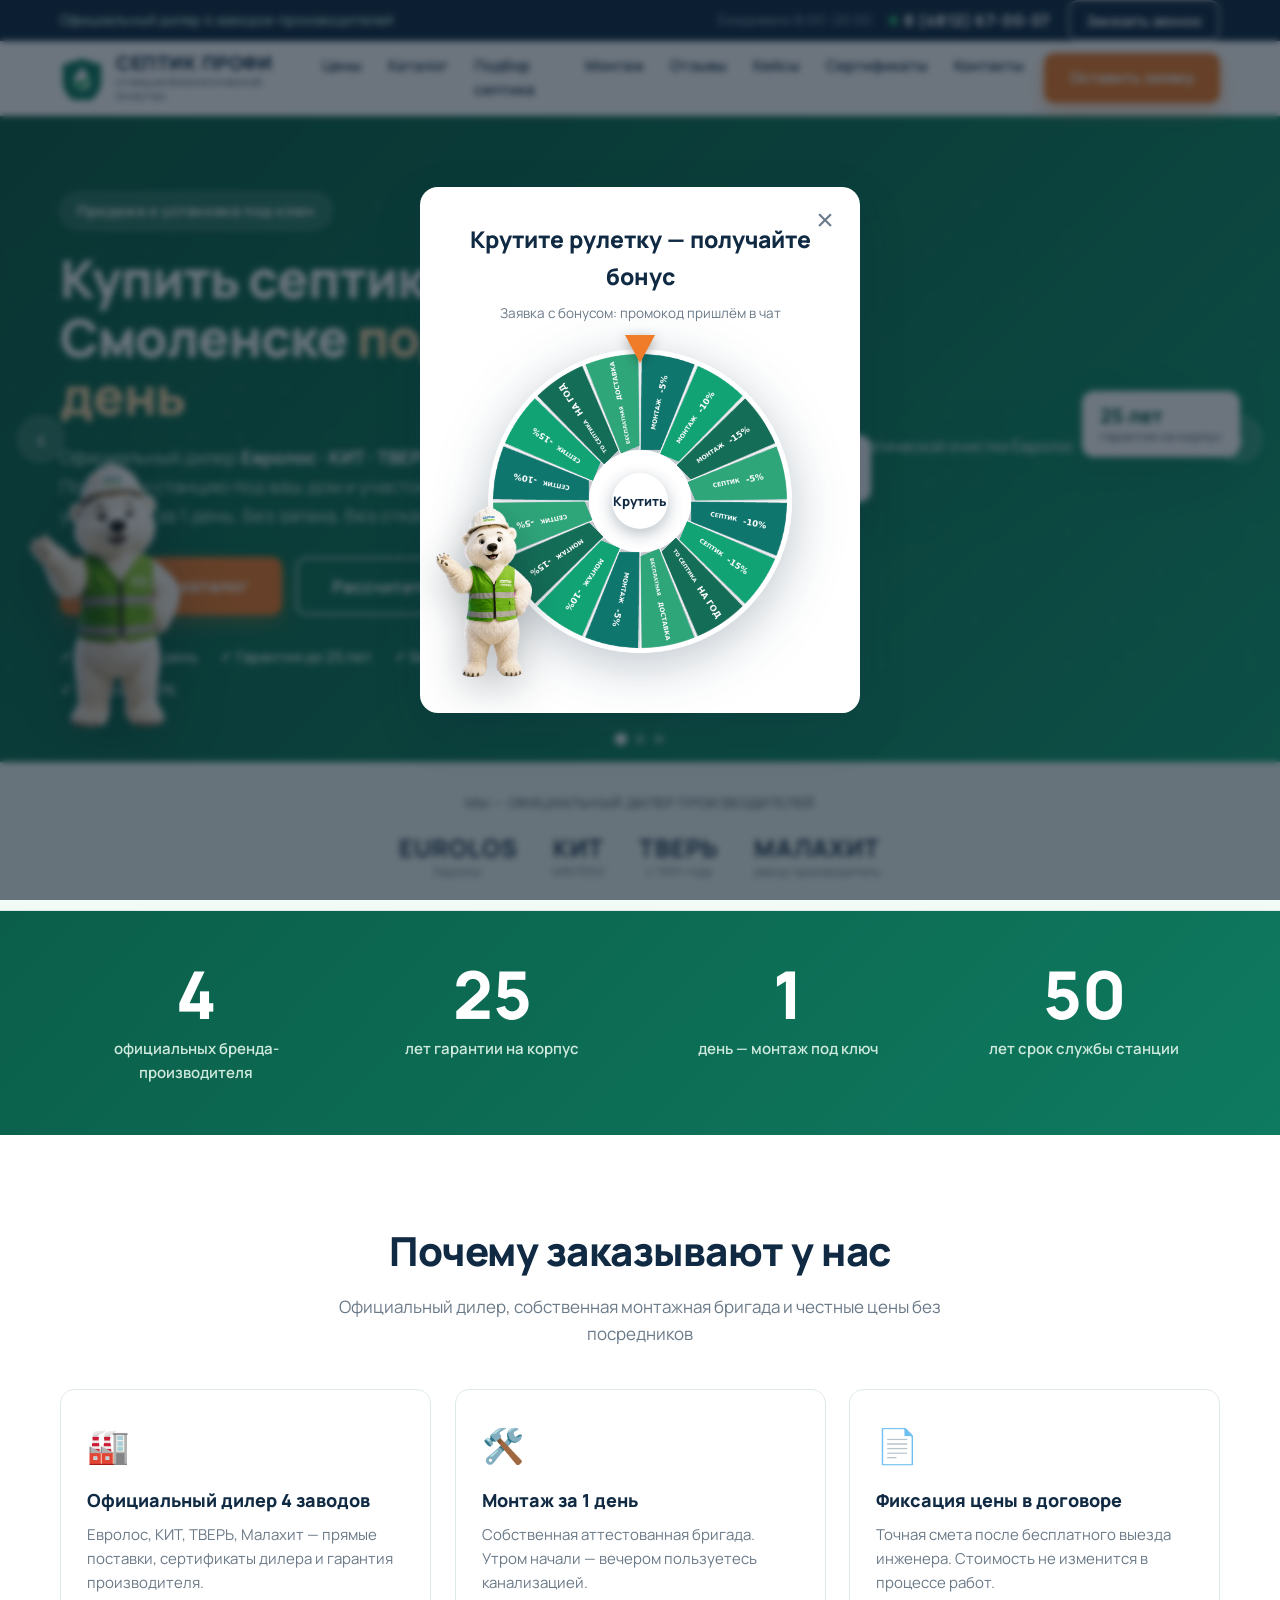
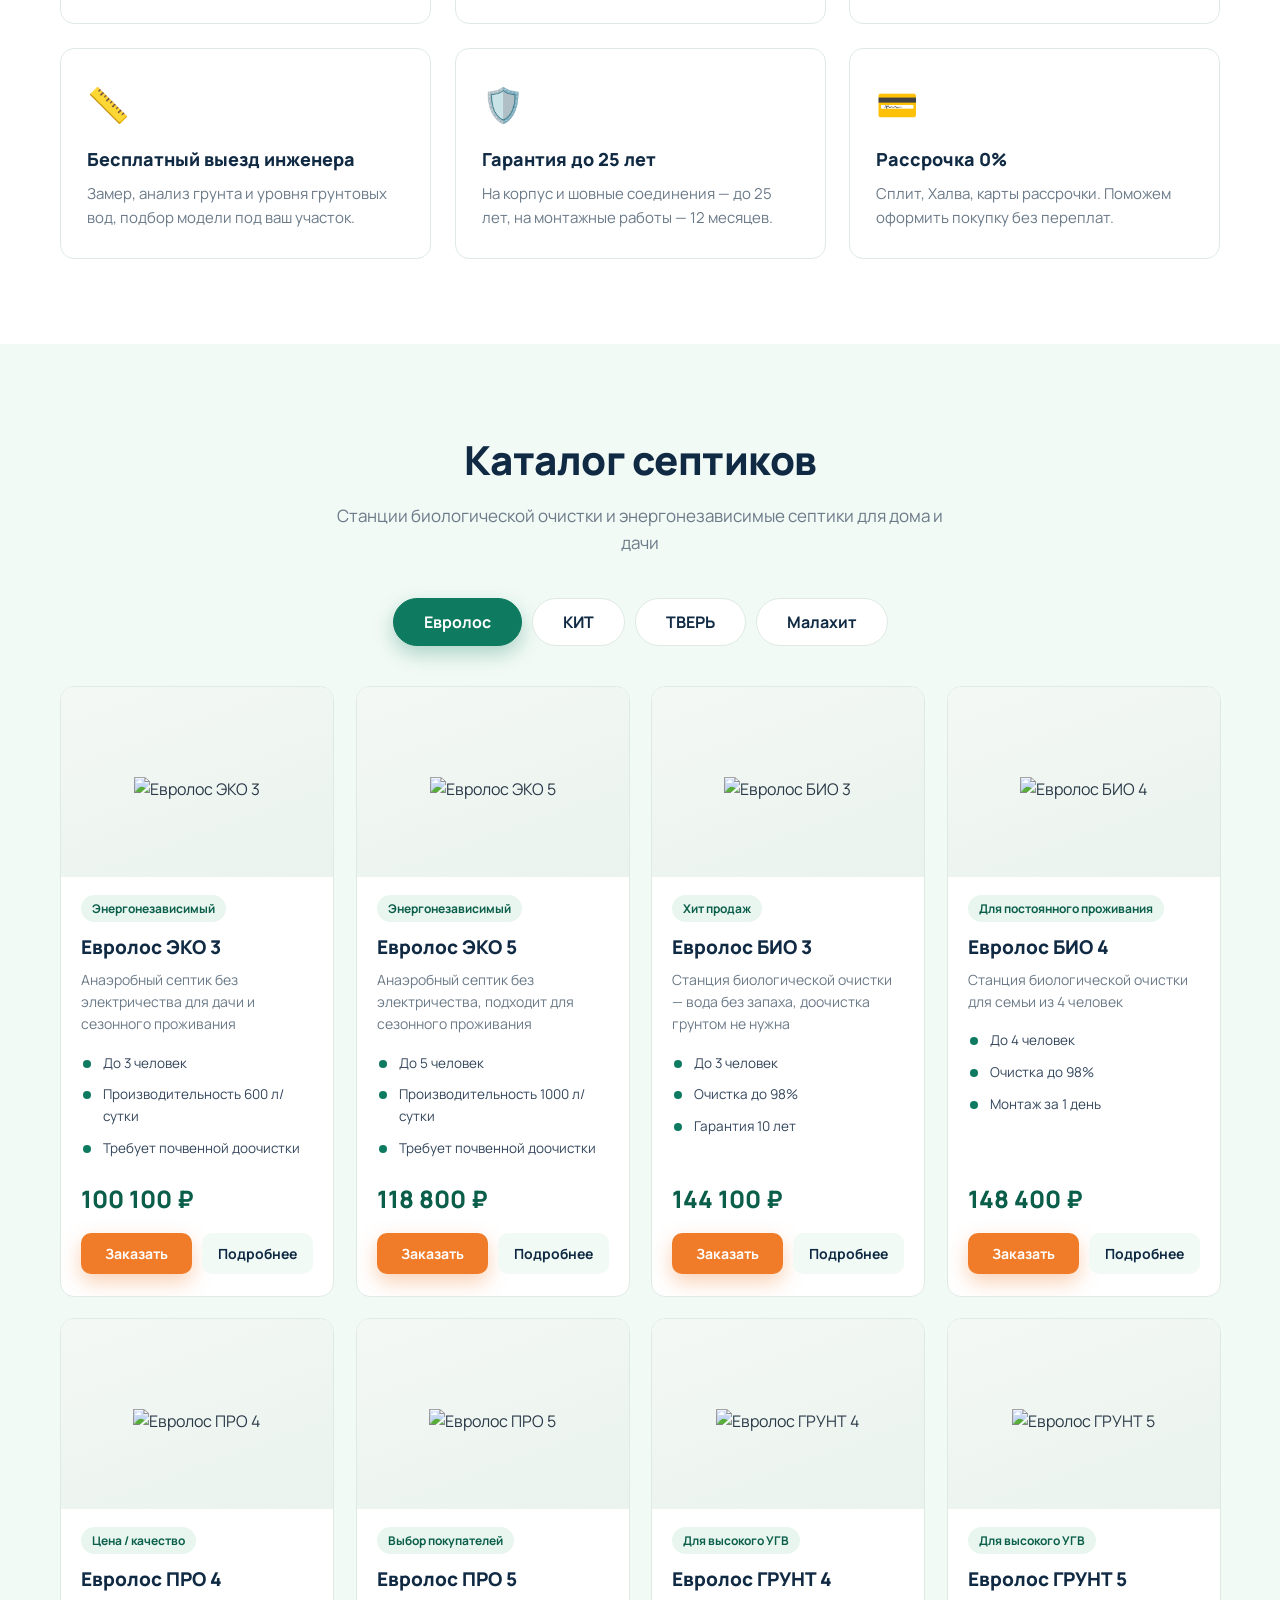
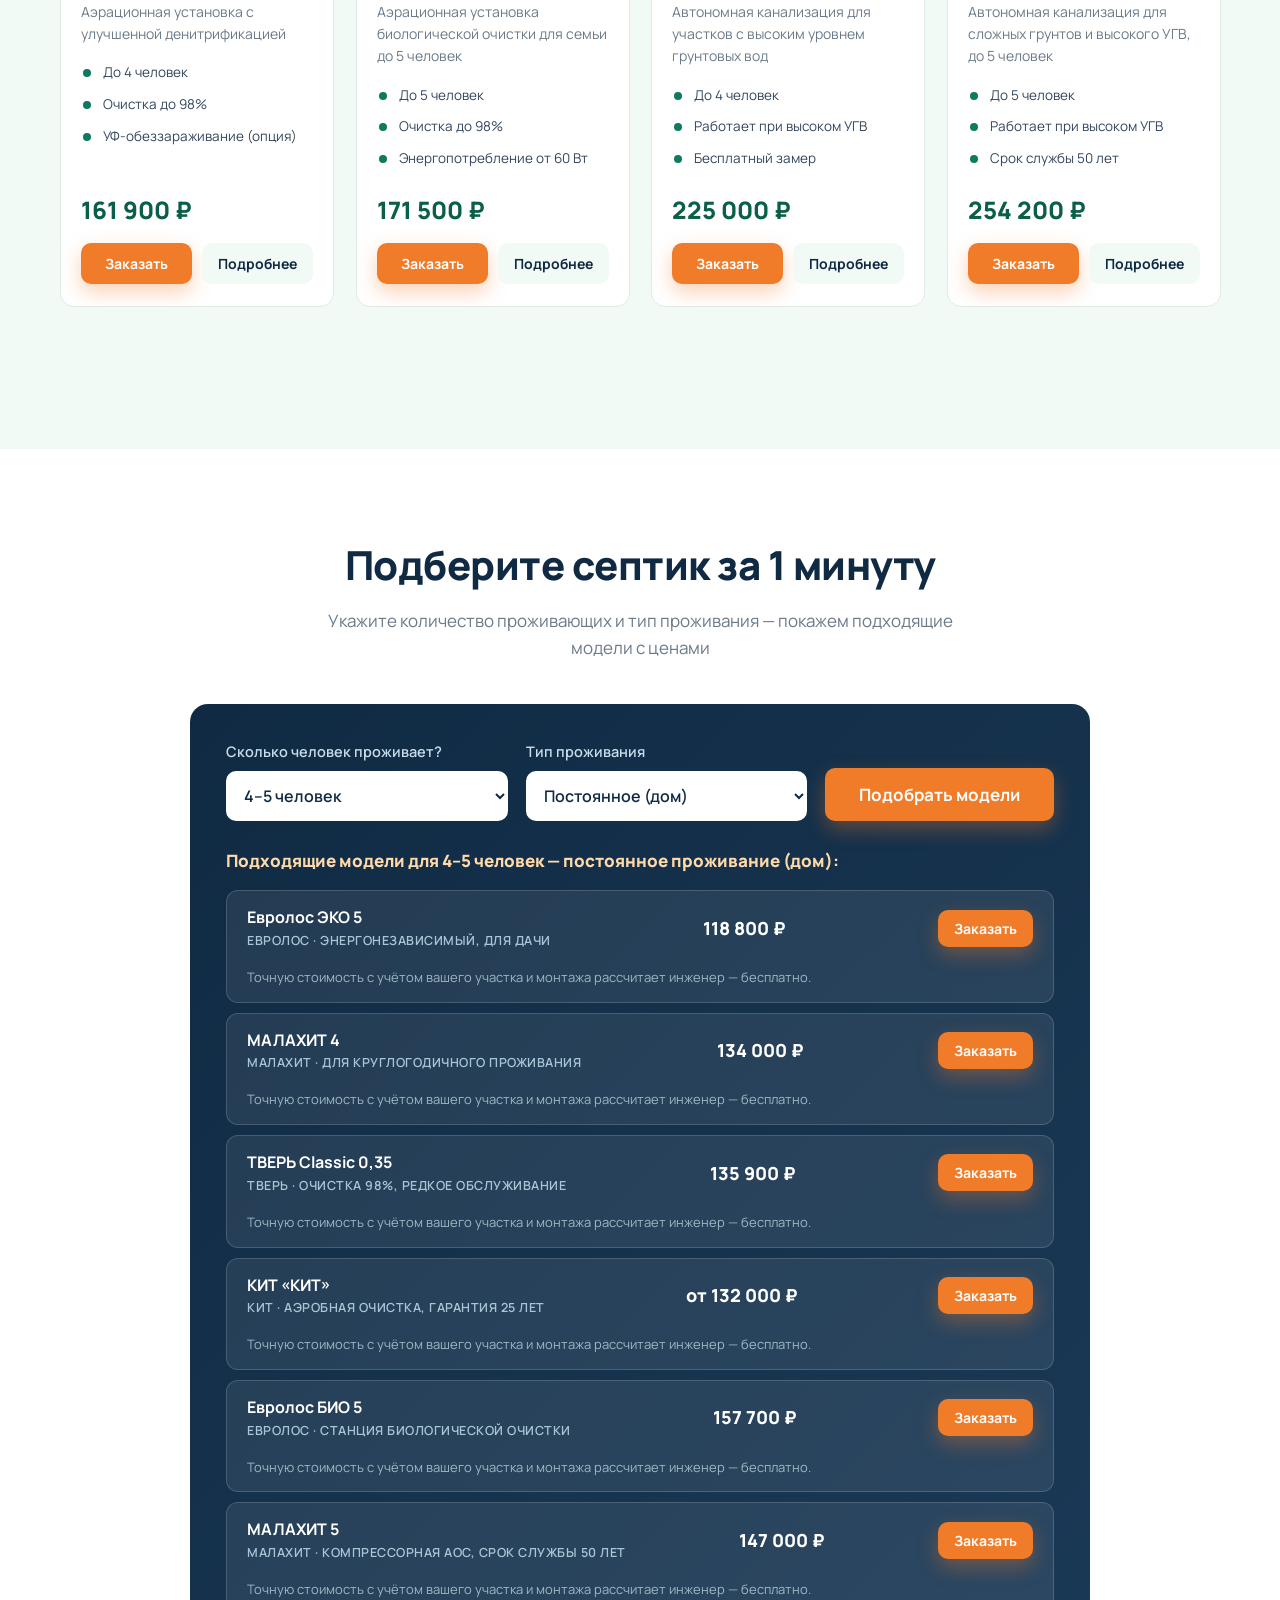
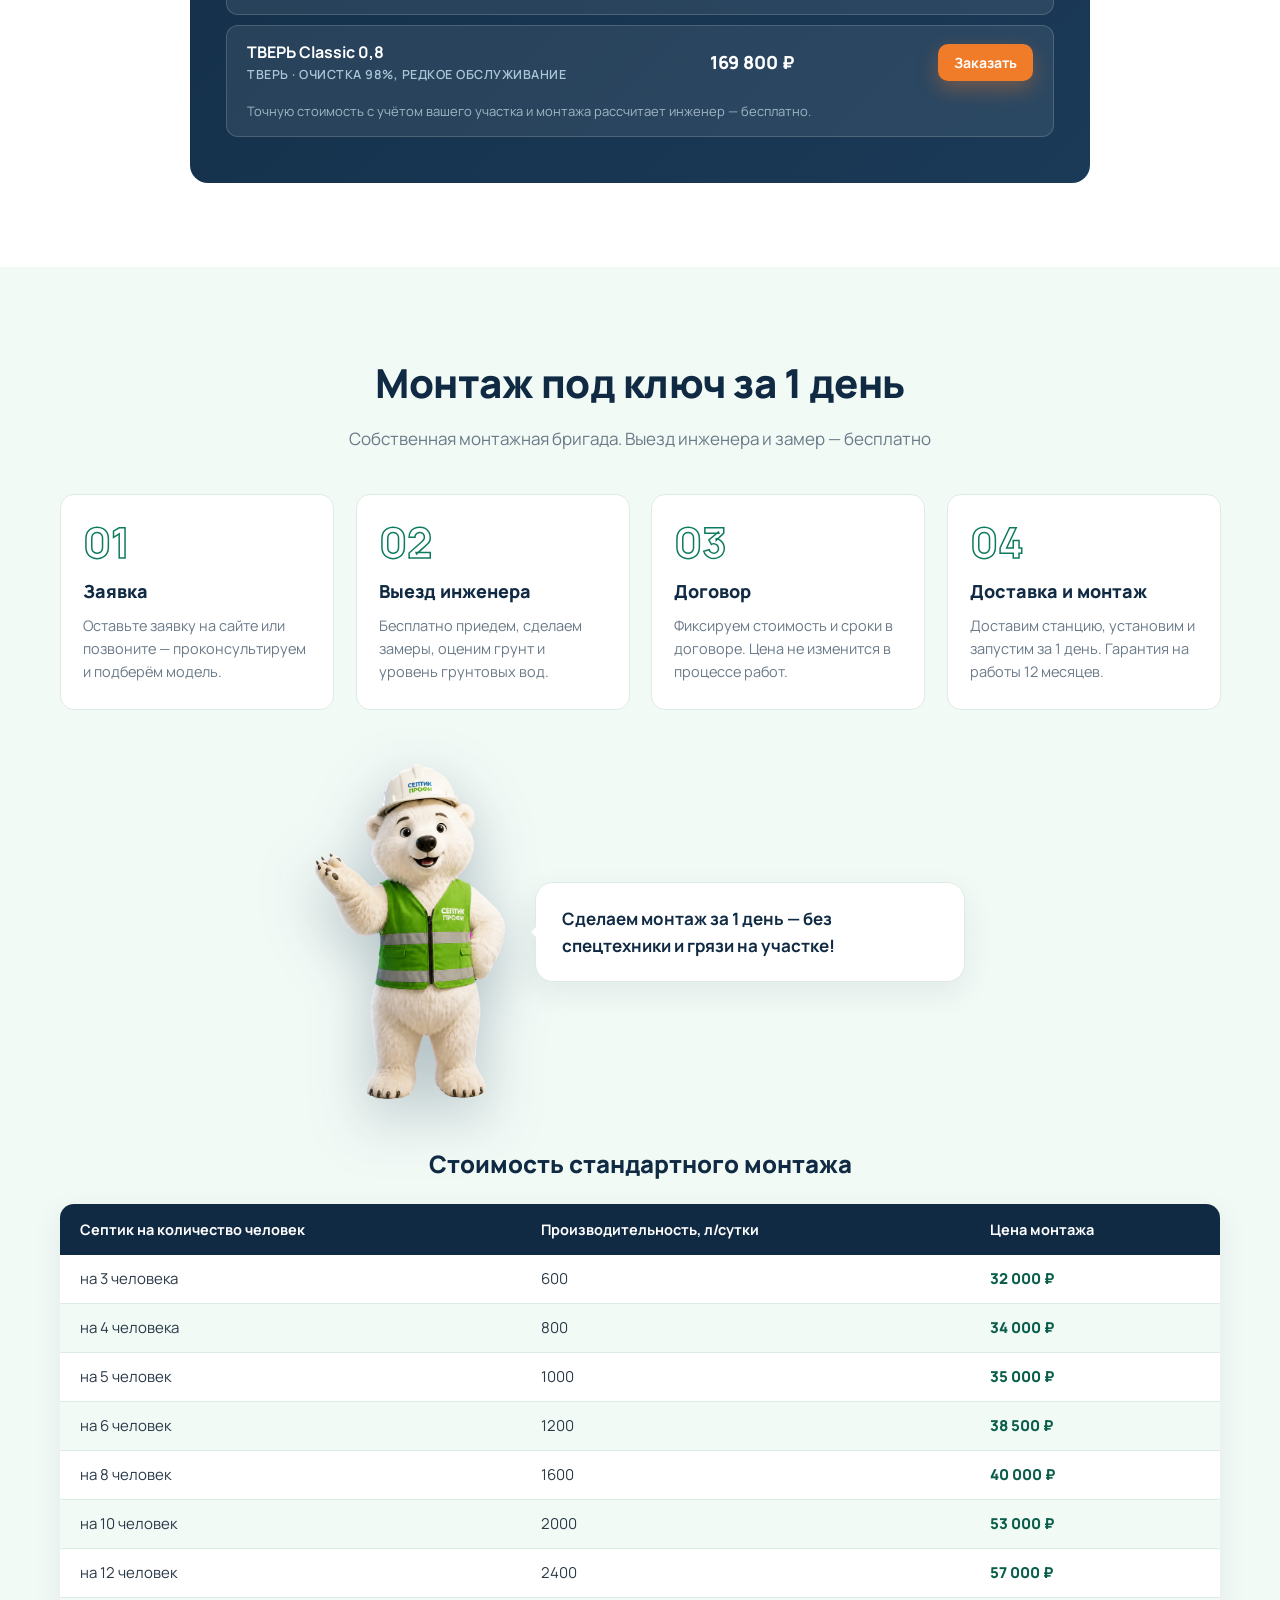
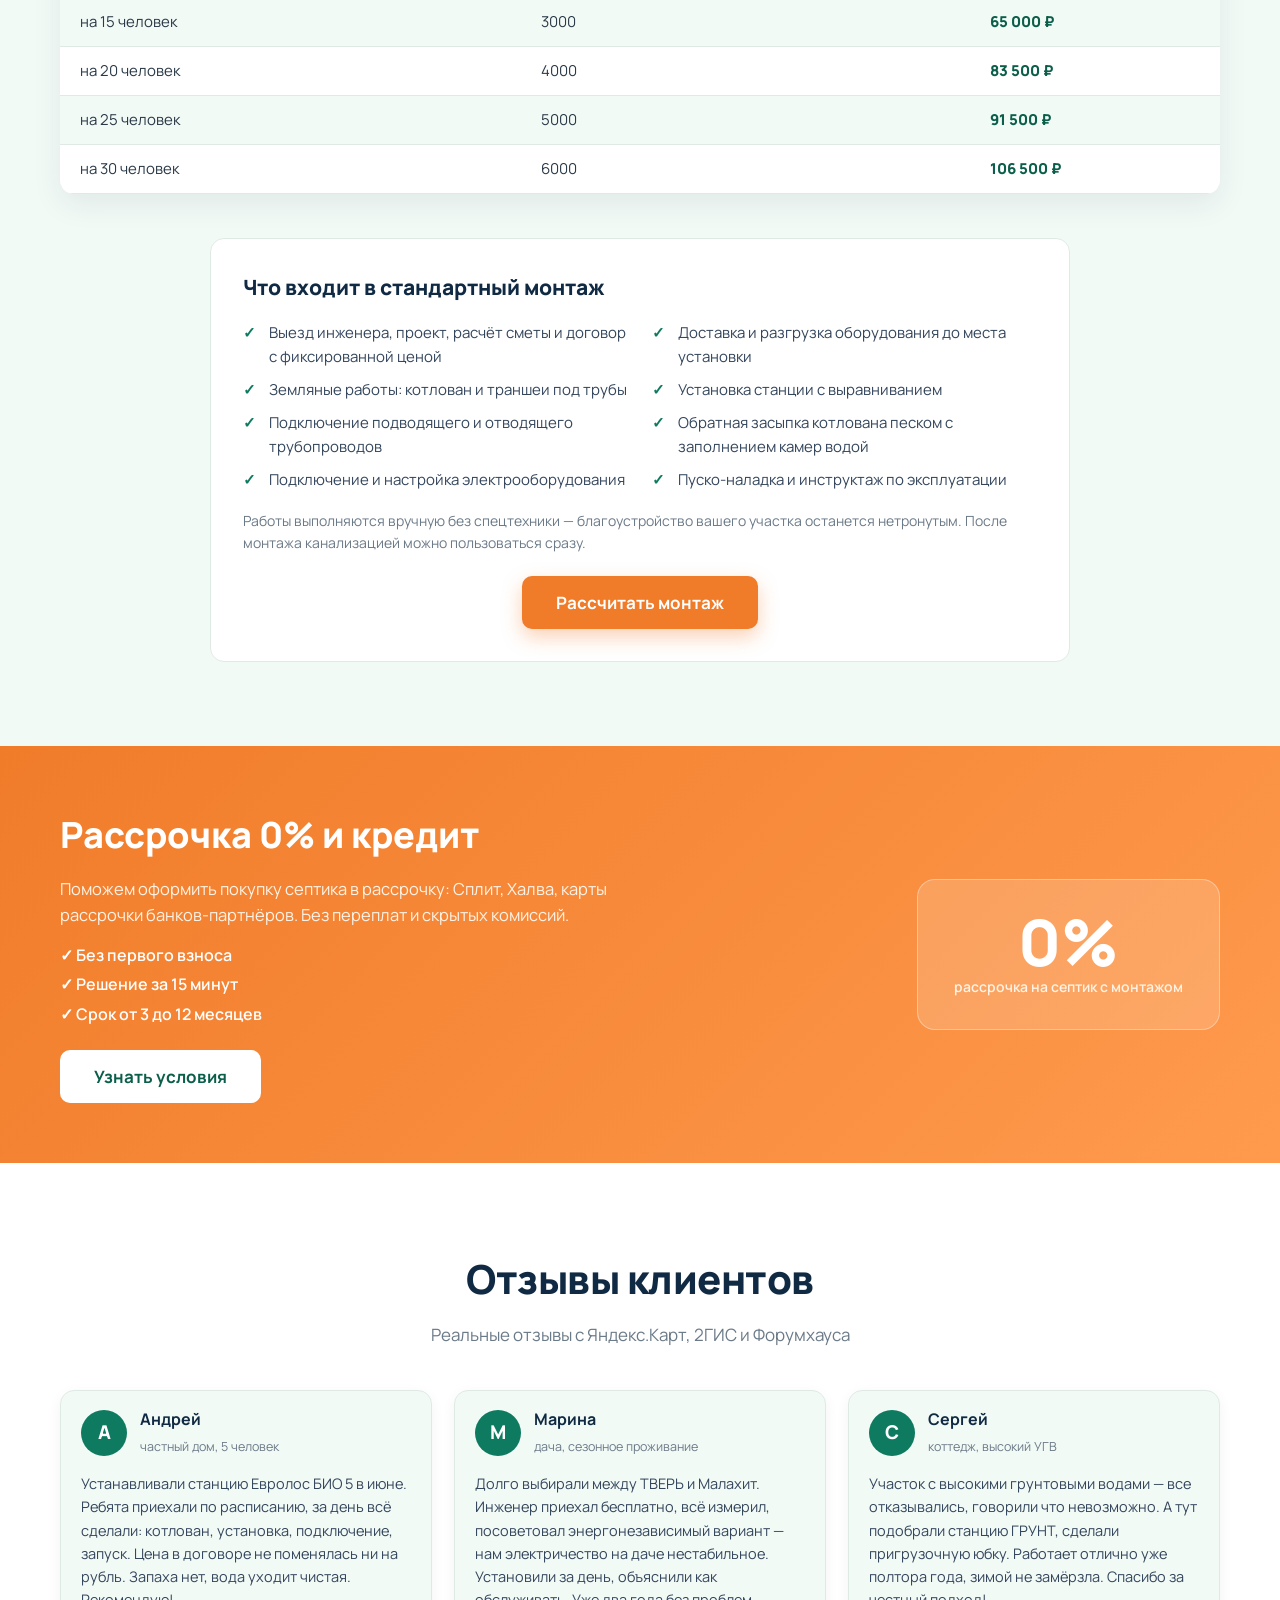
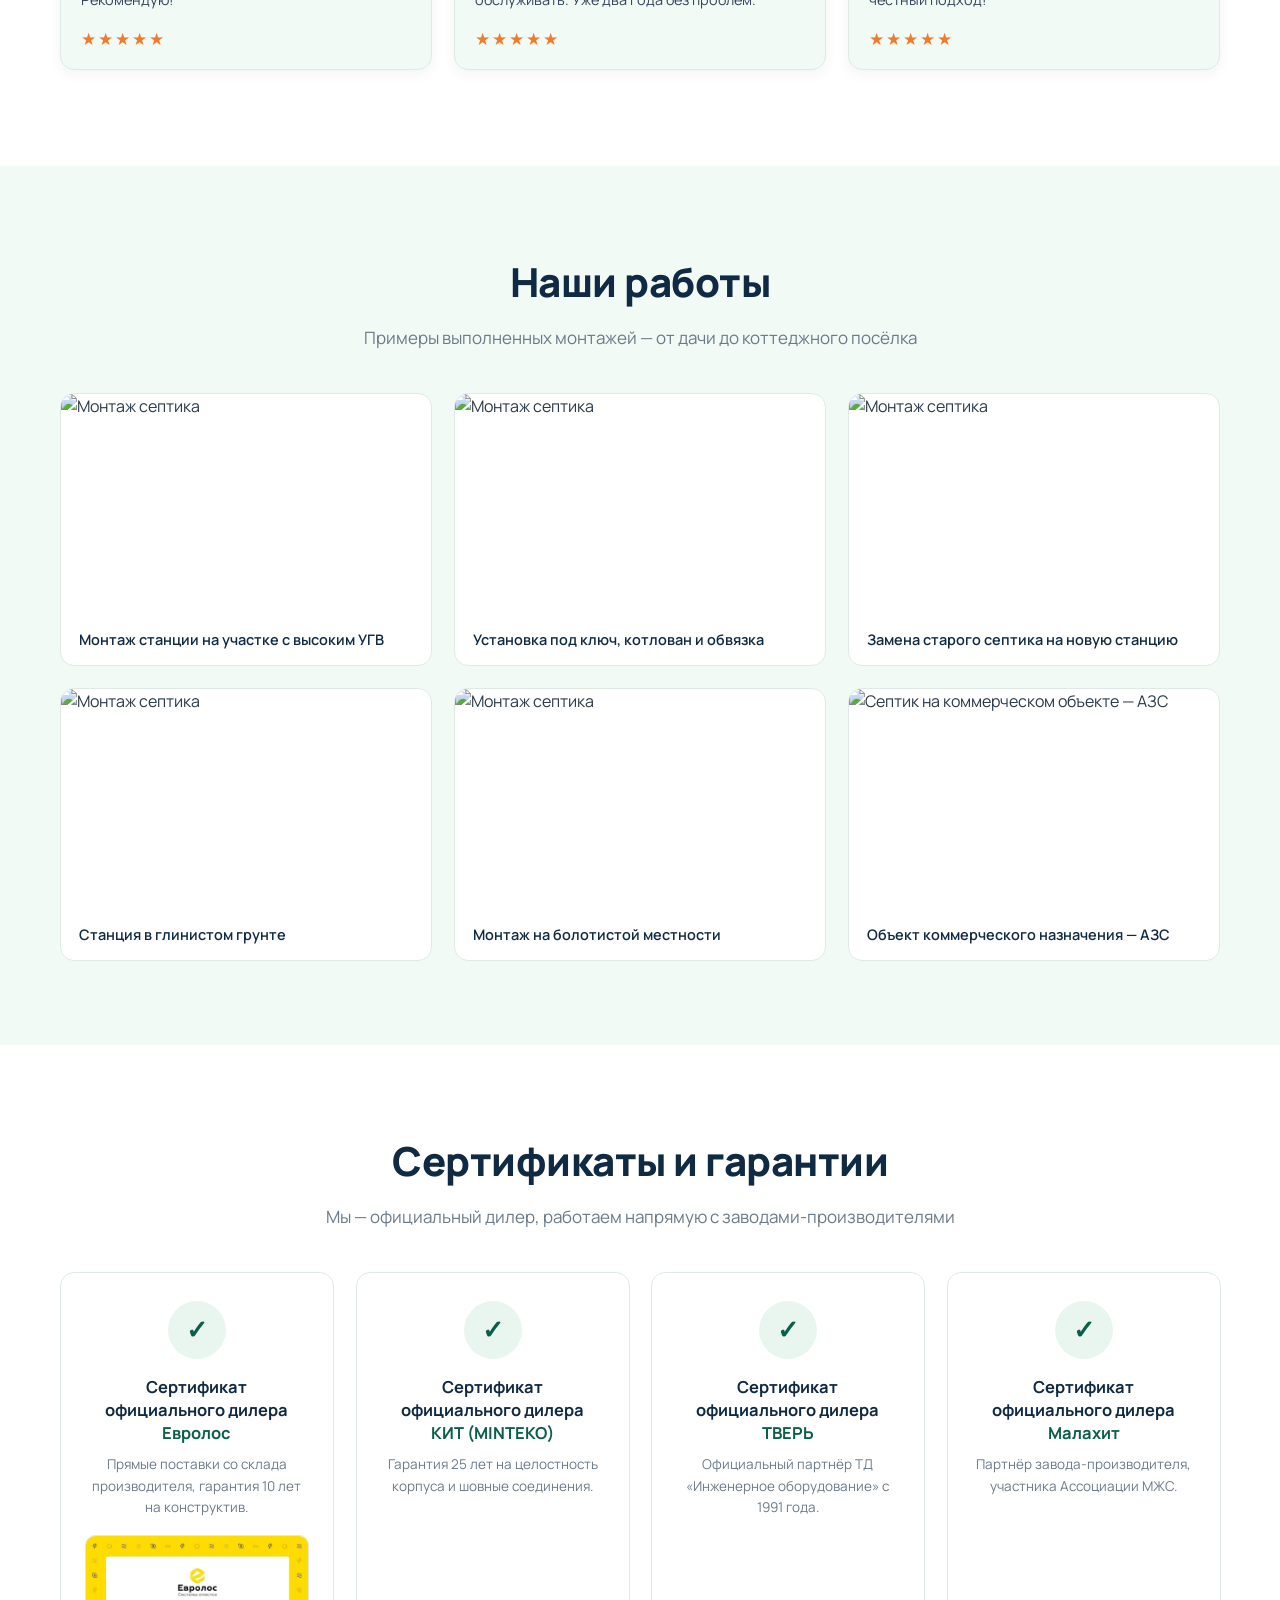
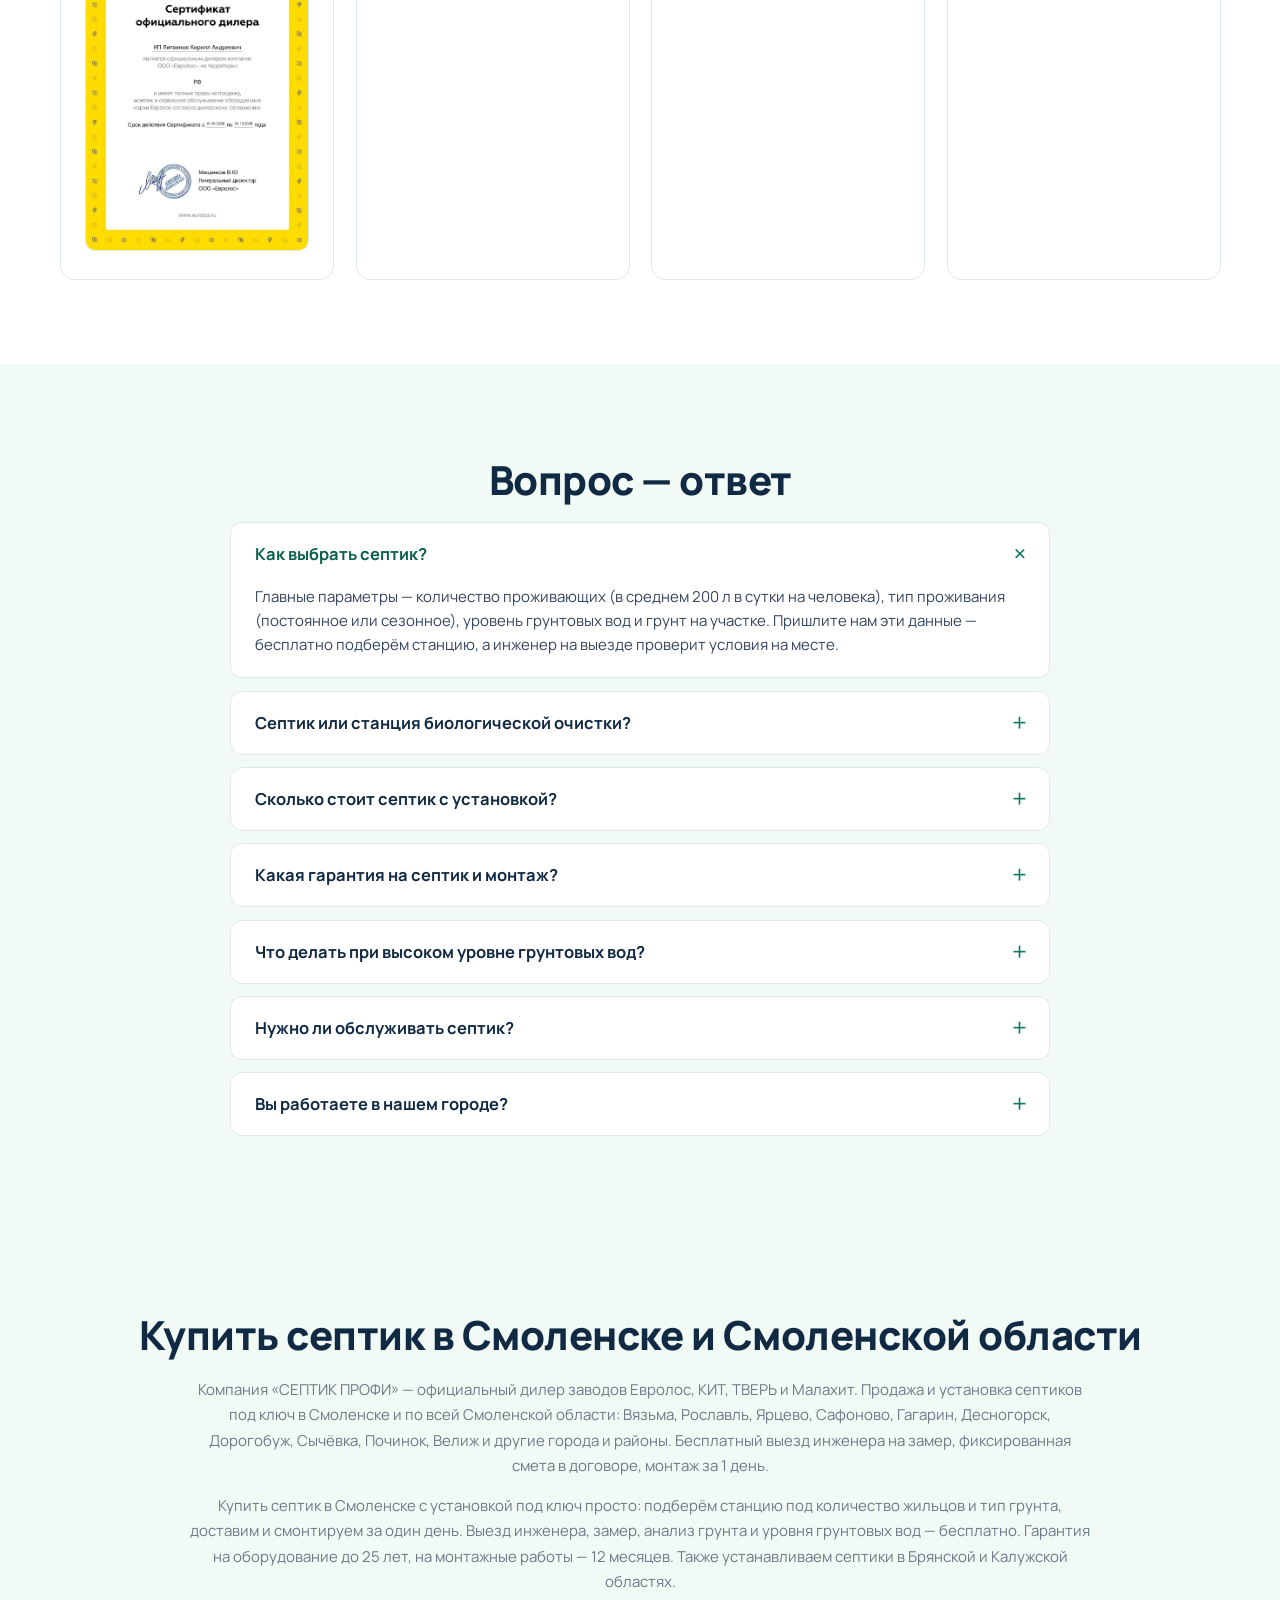
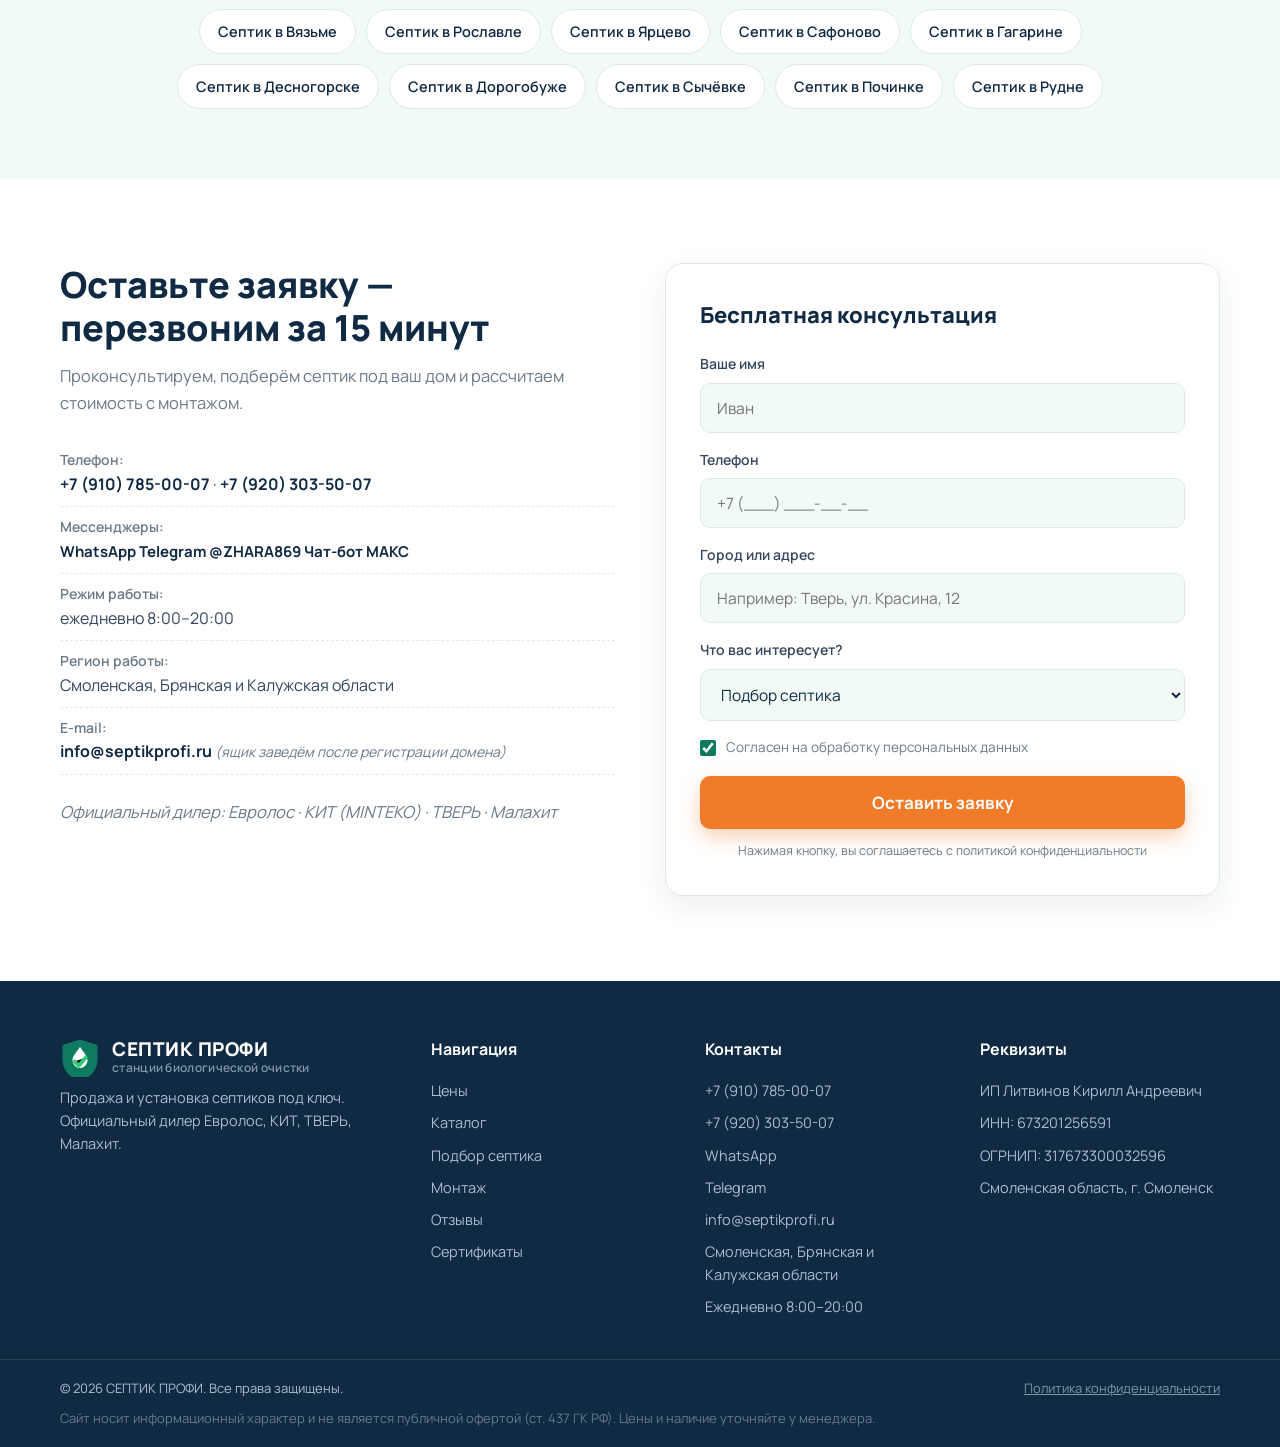
==== commit 504215f2: "SEO: 10 посадочных страниц под города Смоленской области + блок городов на главной и в ценах + sitem" ====
--- a/index.html
+++ b/index.html
@@ -1252,6 +1252,18 @@
     <h2 class="section-title">Купить септик в Смоленске и Смоленской области</h2>
     <p>Компания «СЕПТИК ПРОФИ» — официальный дилер заводов Евролос, КИТ, ТВЕРЬ и Малахит. Продажа и установка септиков под ключ в Смоленске и по всей Смоленской области: Вязьма, Рославль, Ярцево, Сафоново, Гагарин, Десногорск, Дорогобуж, Сычёвка, Починок, Велиж и другие города и районы. Бесплатный выезд инженера на замер, фиксированная смета в договоре, монтаж за 1 день.</p>
     <p>Купить септик в Смоленске с установкой под ключ просто: подберём станцию под количество жильцов и тип грунта, доставим и смонтируем за один день. Выезд инженера, замер, анализ грунта и уровня грунтовых вод — бесплатно. Гарантия на оборудование до 25 лет, на монтажные работы — 12 месяцев. Также устанавливаем септики в Брянской и Калужской областях.</p>
+    <div class="cities-links">
+      <a href="septik-vyazma.html">Септик в Вязьме</a>
+      <a href="septik-roslavl.html">Септик в Рославле</a>
+      <a href="septik-yartsevo.html">Септик в Ярцево</a>
+      <a href="septik-safonovo.html">Септик в Сафоново</a>
+      <a href="septik-gagarin.html">Септик в Гагарине</a>
+      <a href="septik-desnogorsk.html">Септик в Десногорске</a>
+      <a href="septik-dorogobuzh.html">Септик в Дорогобуже</a>
+      <a href="septik-sychevka.html">Септик в Сычёвке</a>
+      <a href="septik-pochinok.html">Септик в Починке</a>
+      <a href="septik-rudnya.html">Септик в Рудне</a>
+    </div>
   </div>
 </section>
 
--- a/css/styles.css
+++ b/css/styles.css
@@ -340,6 +340,9 @@
 .prices__list li { margin-bottom: 10px; color: var(--text); font-size: 15px; line-height: 1.5; }
 .prices__list li::before { content: "✓ "; color: var(--green); font-weight: 800; }
 .prices__list--center { text-align: center; }
+.cities-links { display: flex; flex-wrap: wrap; gap: 10px; justify-content: center; max-width: 940px; margin: 0 auto; }
+.cities-links a { background: #fff; border: 1px solid var(--line); border-radius: 999px; padding: 10px 18px; font-size: 14.5px; font-weight: 600; color: var(--navy); text-decoration: none; transition: background .2s ease, color .2s ease, border-color .2s ease; }
+.cities-links a:hover { background: var(--green); color: #fff; border-color: var(--green); }
 @media (max-width: 640px) {
   .prices__list { columns: 1; }
   .page-head { padding-top: 56px; }
